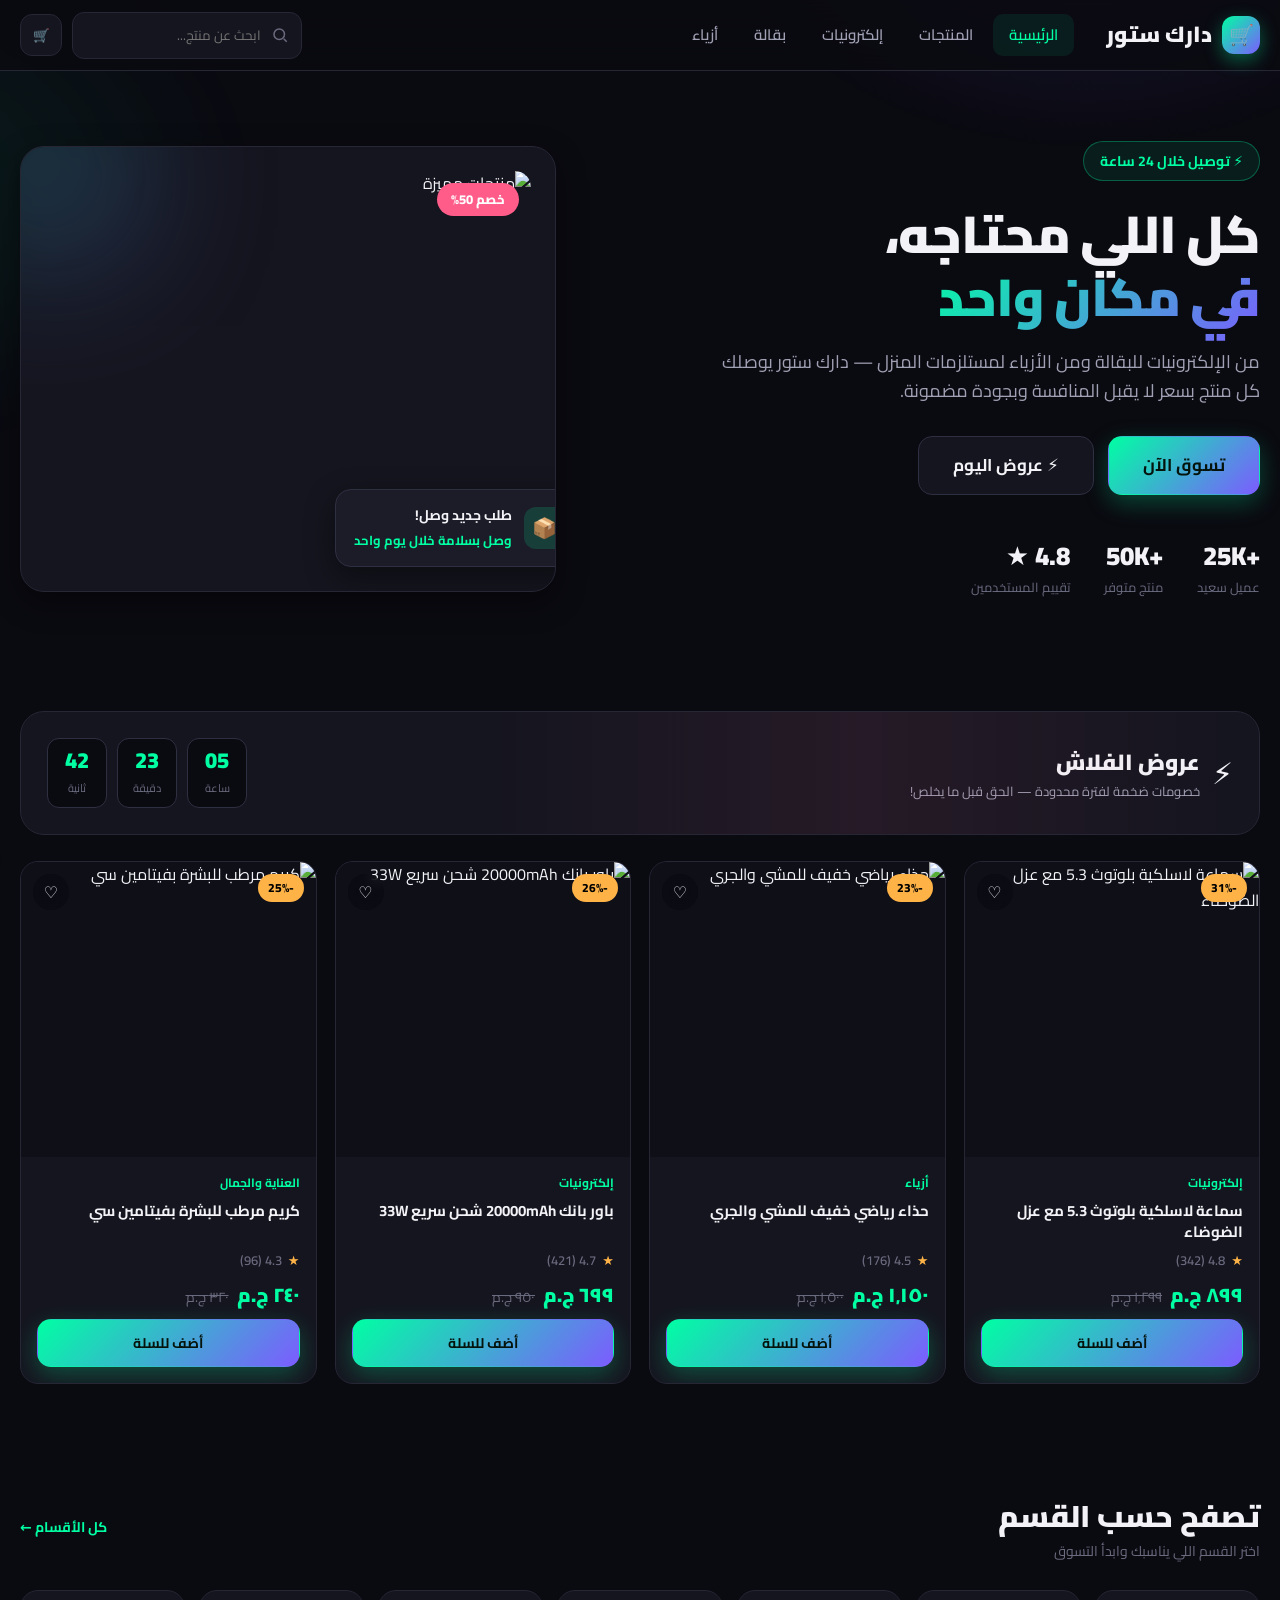
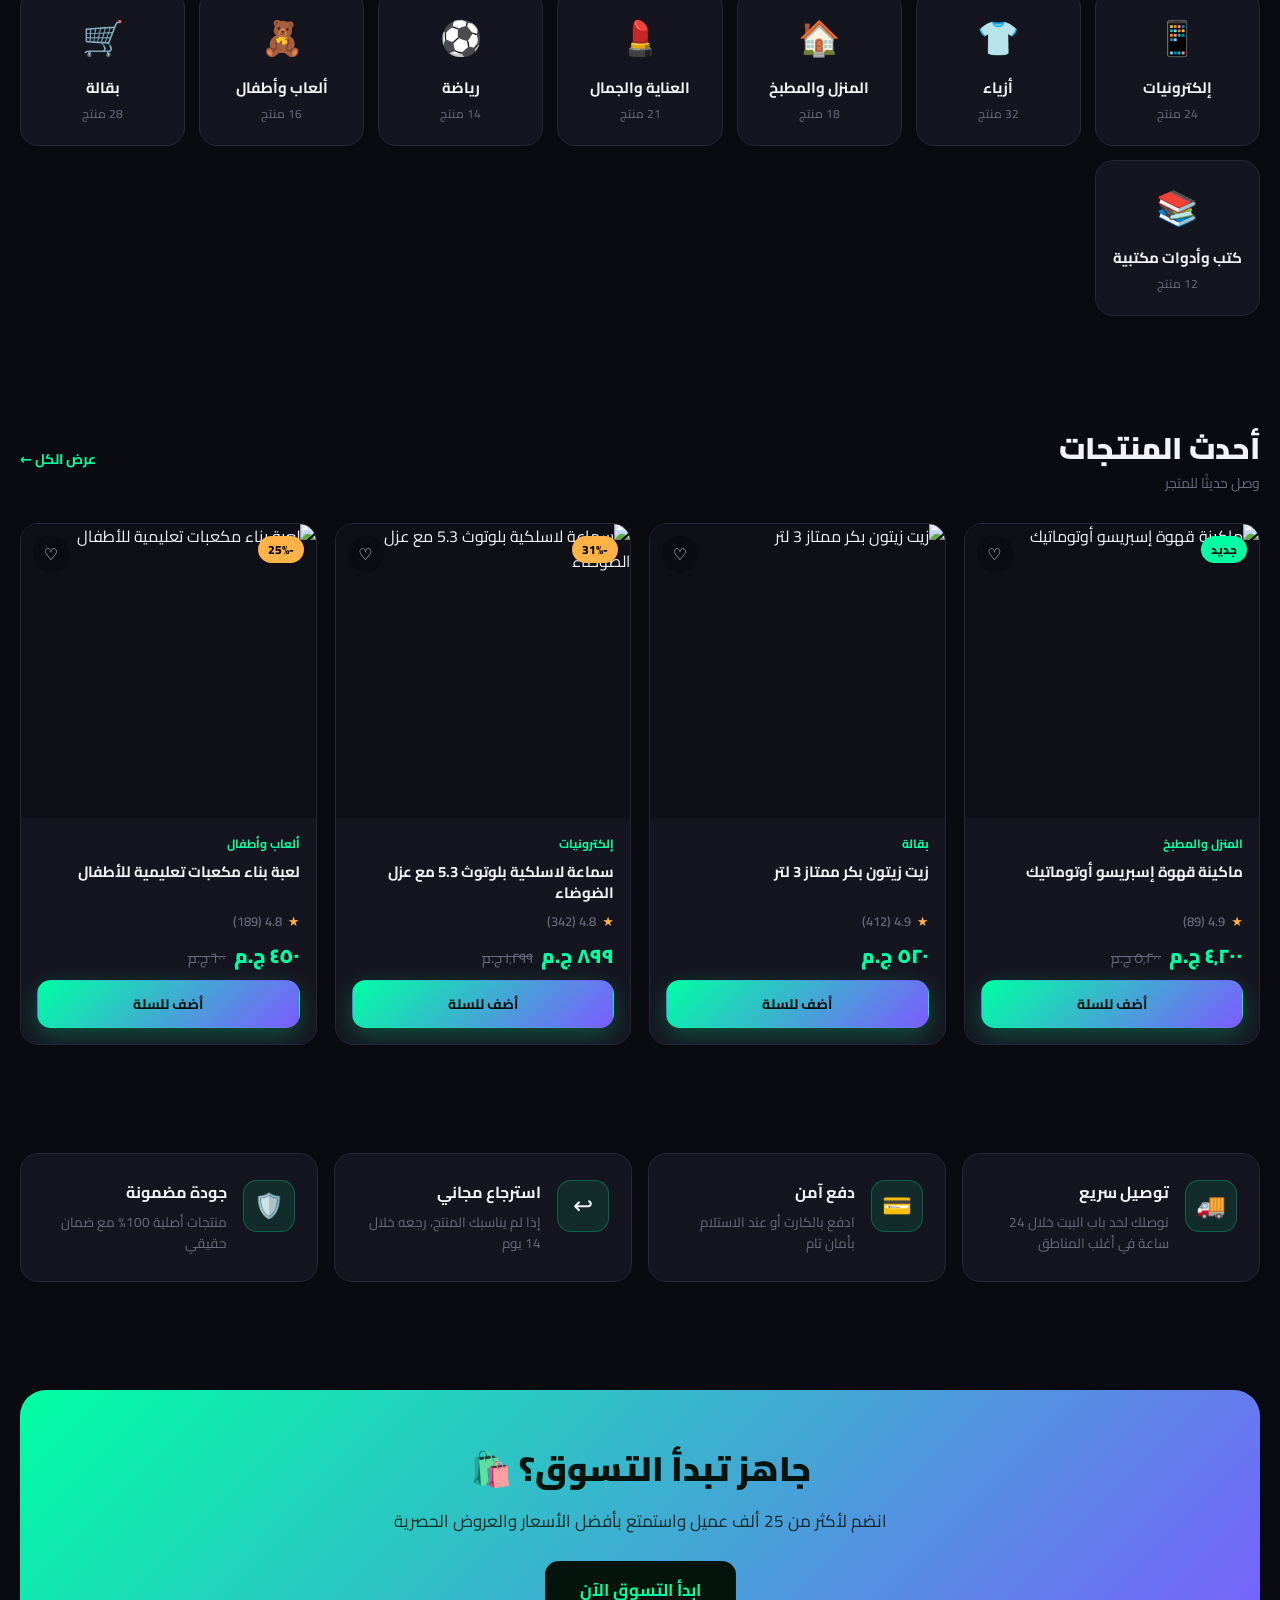
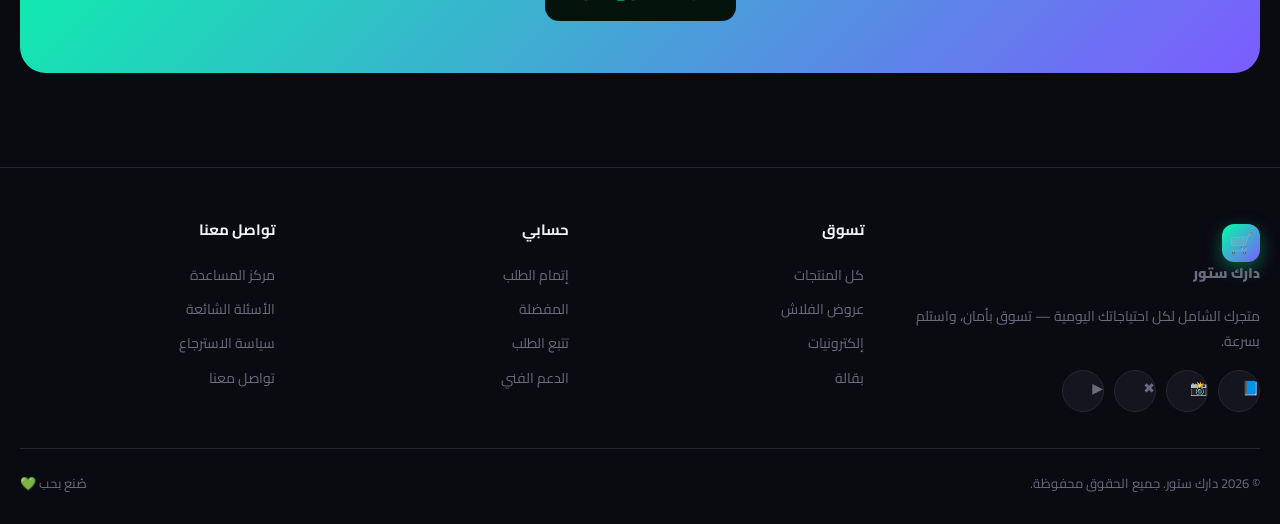
==== index.html @ 7ecba1e3 "Add files via upload" ====
<!DOCTYPE html>
<html lang="ar" dir="rtl">
<head>
  <meta charset="UTF-8">
  <meta name="viewport" content="width=device-width, initial-scale=1.0">
  <title>دارك ستور — متجرك الشامل</title>
  <meta name="description" content="دارك ستور — متجر إلكتروني متكامل: إلكترونيات، أزياء، منزل، بقالة والمزيد مع توصيل سريع وأسعار منافسة.">
  <link rel="icon" href="data:image/svg+xml,<svg xmlns='http://www.w3.org/2000/svg' viewBox='0 0 100 100'><text y='.9em' font-size='90'>🛒</text></svg>">
  <link rel="preconnect" href="https://fonts.googleapis.com">
  <link href="https://fonts.googleapis.com/css2?family=Cairo:wght@400;600;700;900&display=swap" rel="stylesheet">
  <link rel="stylesheet" href="css/style.css">
</head>
<body>

  <!-- Navbar -->
  <nav class="nav">
    <div class="container nav-inner">
      <a href="index.html" class="logo">
        <span class="logo-badge">🛒</span> دارك ستور
      </a>
      <div class="nav-links" id="navLinks">
        <a href="index.html" class="active">الرئيسية</a>
        <a href="products.html">المنتجات</a>
        <a href="products.html?cat=electronics">إلكترونيات</a>
        <a href="products.html?cat=groceries">بقالة</a>
        <a href="products.html?cat=fashion">أزياء</a>
      </div>
      <div class="nav-actions">
        <div class="search-box">
          <svg width="18" height="18" viewBox="0 0 24 24" fill="none" stroke="currentColor" stroke-width="2"><circle cx="11" cy="11" r="7"/><path d="M21 21l-4-4"/></svg>
          <input class="nav-search" type="search" placeholder="ابحث عن منتج..." aria-label="بحث">
        </div>
        <button class="btn-icon cart-btn" onclick="openCart()" aria-label="السلة">
          🛒 <span class="cart-count" style="display:none">0</span>
        </button>
        <button class="btn-icon hamburger" aria-label="القائمة">☰</button>
      </div>
    </div>
  </nav>

  <!-- Hero -->
  <header class="hero">
    <div class="container hero-grid">
      <div>
        <span class="hero-badge">⚡ توصيل خلال 24 ساعة</span>
        <h1>كل اللي محتاجه،<br><span class="grad">في مكان واحد</span></h1>
        <p>من الإلكترونيات للبقالة ومن الأزياء لمستلزمات المنزل — دارك ستور يوصلك كل منتج بسعر لا يقبل المنافسة وبجودة مضمونة.</p>
        <div class="hero-cta">
          <a href="products.html" class="btn btn-primary btn-lg">تسوق الآن</a>
          <a href="products.html?tag=flash" class="btn btn-ghost btn-lg">⚡ عروض اليوم</a>
        </div>
        <div class="hero-stats">
          <div class="hstat"><h3>+25K</h3><p>عميل سعيد</p></div>
          <div class="hstat"><h3>+50K</h3><p>منتج متوفر</p></div>
          <div class="hstat"><h3>4.8 ★</h3><p>تقييم المستخدمين</p></div>
        </div>
      </div>
      <div class="hero-visual">
        <div class="hero-card">
          <span class="tag">خصم 50%</span>
          <img src="https://picsum.photos/seed/herobox/800/600" alt="منتجات مميزة">
          <div class="hero-float">
            <span class="dot">📦</span>
            <div><b>طلب جديد وصل!</b><span>وصل بسلامة خلال يوم واحد</span></div>
          </div>
        </div>
      </div>
    </div>
  </header>

  <!-- Flash sale -->
  <section class="section" id="flash">
    <div class="container">
      <div class="flash-banner">
        <div class="flash-title">
          <span class="bolt">⚡</span>
          <div>
            <h3>عروض الفلاش</h3>
            <p>خصومات ضخمة لفترة محدودة — الحق قبل ما يخلص!</p>
          </div>
        </div>
        <div class="timer" id="flashTimer">
          <div><b id="tH">00</b><span>ساعة</span></div>
          <div><b id="tM">00</b><span>دقيقة</span></div>
          <div><b id="tS">00</b><span>ثانية</span></div>
        </div>
      </div>
      <div class="products-grid" id="flashGrid"></div>
    </div>
  </section>

  <!-- Categories -->
  <section class="section">
    <div class="container">
      <div class="section-head">
        <div>
          <h2>تصفح حسب القسم</h2>
          <p class="sub">اختر القسم اللي يناسبك وابدأ التسوق</p>
        </div>
        <a href="products.html" class="link-more">كل الأقسام ←</a>
      </div>
      <div class="cats" id="catGrid"></div>
    </div>
  </section>

  <!-- Featured -->
  <section class="section">
    <div class="container">
      <div class="section-head">
        <div>
          <h2>أحدث المنتجات</h2>
          <p class="sub">وصل حديثًا للمتجر</p>
        </div>
        <a href="products.html" class="link-more">عرض الكل ←</a>
      </div>
      <div class="products-grid" id="newGrid"></div>
    </div>
  </section>

  <!-- Features -->
  <section class="section">
    <div class="container">
      <div class="features">
        <div class="feature"><span class="ficon">🚚</span><div><b>توصيل سريع</b><p>نوصلك لحد باب البيت خلال 24 ساعة في أغلب المناطق</p></div></div>
        <div class="feature"><span class="ficon">💳</span><div><b>دفع آمن</b><p>ادفع بالكارت أو عند الاستلام بأمان تام</p></div></div>
        <div class="feature"><span class="ficon">↩️</span><div><b>استرجاع مجاني</b><p>إذا لم يناسبك المنتج، رجعه خلال 14 يوم</p></div></div>
        <div class="feature"><span class="ficon">🛡️</span><div><b>جودة مضمونة</b><p>منتجات أصلية 100% مع ضمان حقيقي</p></div></div>
      </div>
    </div>
  </section>

  <!-- CTA -->
  <section class="section">
    <div class="container">
      <div class="cta-banner">
        <h2>جاهز تبدأ التسوق؟ 🛍️</h2>
        <p>انضم لأكثر من 25 ألف عميل واستمتع بأفضل الأسعار والعروض الحصرية</p>
        <a href="products.html" class="btn btn-lg">ابدأ التسوق الآن</a>
      </div>
    </div>
  </section>

  <!-- Footer -->
  <footer class="footer">
    <div class="container">
      <div class="footer-grid">
        <div>
          <a href="index.html" class="logo"><span class="logo-badge">🛒</span> دارك ستور</a>
          <p style="color:var(--text-3);font-size:14px;margin-top:14px;line-height:1.8">متجرك الشامل لكل احتياجاتك اليومية — تسوق بأمان، واستلم بسرعة.</p>
          <div class="socials">
            <a href="#" class="btn-icon">📘</a>
            <a href="#" class="btn-icon">📸</a>
            <a href="#" class="btn-icon">✖️</a>
            <a href="#" class="btn-icon">▶️</a>
          </div>
        </div>
        <div>
          <h4>تسوق</h4>
          <a href="products.html">كل المنتجات</a>
          <a href="products.html?tag=flash">عروض الفلاش</a>
          <a href="products.html?cat=electronics">إلكترونيات</a>
          <a href="products.html?cat=groceries">بقالة</a>
        </div>
        <div>
          <h4>حسابي</h4>
          <a href="checkout.html">إتمام الطلب</a>
          <a href="#">المفضلة</a>
          <a href="#">تتبع الطلب</a>
          <a href="#">الدعم الفني</a>
        </div>
        <div>
          <h4>تواصل معنا</h4>
          <a href="#">مركز المساعدة</a>
          <a href="#">الأسئلة الشائعة</a>
          <a href="#">سياسة الاسترجاع</a>
          <a href="#">تواصل معنا</a>
        </div>
      </div>
      <div class="footer-bottom">
        <span>© <span id="year"></span> دارك ستور. جميع الحقوق محفوظة.</span>
        <span>صُنع بحب 💚</span>
      </div>
    </div>
  </footer>

  <!-- Cart drawer -->
  <div class="overlay" id="overlay"></div>
  <aside class="drawer" id="drawer">
    <div class="drawer-head">
      <h3>🛒 سلة التسوق</h3>
      <button class="btn-icon" onclick="closeCart()">✕</button>
    </div>
    <div class="drawer-body"></div>
    <div class="drawer-foot"></div>
  </aside>

  <button id="backTop" aria-label="الصعود للأعلى">↑</button>
  <div class="toasts"></div>

  <script src="js/data.js"></script>
  <script src="js/app.js"></script>
  <script src="js/home.js"></script>
</body>
</html>
---- css/style.css ----
:root{
  --bg:#0a0a11;
  --bg-soft:#0f0f18;
  --surface:#15151f;
  --surface-2:#1c1c28;
  --border:#262635;
  --border-2:#2f2f42;
  --text:#f2f2f7;
  --text-2:#a1a1b5;
  --text-3:#6b6b80;
  --accent:#00ffa3;
  --accent-2:#7c5cff;
  --accent-3:#ff5c8a;
  --danger:#ff5c5c;
  --warn:#ffb347;
  --ok:#2ecc8f;
  --grad-accent:linear-gradient(135deg,#00ffa3,#7c5cff);
  --radius:18px;
  --radius-sm:12px;
  --shadow:0 10px 30px rgba(0,0,0,.45);
  --font:'Cairo',system-ui,-apple-system,sans-serif;
}
*{margin:0;padding:0;box-sizing:border-box}
html{scroll-behavior:smooth}
body{
  font-family:var(--font);
  background:var(--bg);
  color:var(--text);
  line-height:1.6;
  min-height:100vh;
  overflow-x:hidden;
}
body::before{
  content:"";
  position:fixed;
  inset:0;
  background:
    radial-gradient(600px 400px at 85% -10%,rgba(124,92,255,.14),transparent 60%),
    radial-gradient(700px 500px at -10% 20%,rgba(0,255,163,.08),transparent 55%);
  pointer-events:none;
  z-index:0;
}
a{color:inherit;text-decoration:none}
img{max-width:100%;display:block}
button{font-family:var(--font);cursor:pointer;border:none;background:none;color:inherit}
input,select,textarea{font-family:var(--font)}
::selection{background:var(--accent);color:#000}
::-webkit-scrollbar{width:10px;height:10px}
::-webkit-scrollbar-track{background:var(--bg)}
::-webkit-scrollbar-thumb{background:var(--surface-2);border-radius:20px}
::-webkit-scrollbar-thumb:hover{background:var(--border-2)}

.container{max-width:1280px;margin:0 auto;padding:0 20px;position:relative;z-index:1}

/* ---------- Buttons ---------- */
.btn{
  display:inline-flex;align-items:center;justify-content:center;gap:8px;
  padding:12px 26px;border-radius:14px;font-weight:700;font-size:15px;
  transition:.25s;border:1px solid transparent;white-space:nowrap;
}
.btn-primary{background:var(--grad-accent);color:#04140d;box-shadow:0 8px 24px rgba(0,255,163,.25)}
.btn-primary:hover{transform:translateY(-2px);box-shadow:0 12px 32px rgba(0,255,163,.4)}
.btn-ghost{background:var(--surface);border-color:var(--border-2);color:var(--text)}
.btn-ghost:hover{border-color:var(--accent);color:var(--accent)}
.btn-outline{background:transparent;border-color:var(--border-2);color:var(--text-2)}
.btn-outline:hover{border-color:var(--text)}
.btn-danger{background:var(--danger);color:#fff}
.btn-lg{padding:15px 34px;font-size:17px}
.btn-icon{width:42px;height:42px;padding:0;border-radius:12px;background:var(--surface);border:1px solid var(--border);display:inline-flex;align-items:center;justify-content:center;transition:.25s}
.btn-icon:hover{border-color:var(--accent);color:var(--accent)}
.btn:disabled{opacity:.5;cursor:not-allowed;transform:none!important}

/* ---------- Navbar ---------- */
.nav{
  position:sticky;top:0;z-index:100;
  background:rgba(10,10,17,.82);backdrop-filter:blur(16px);
  border-bottom:1px solid var(--border);
}
.nav-inner{display:flex;align-items:center;gap:24px;height:70px}
.logo{display:flex;align-items:center;gap:10px;font-weight:900;font-size:22px}
.logo-badge{
  width:38px;height:38px;border-radius:12px;background:var(--grad-accent);
  display:flex;align-items:center;justify-content:center;color:#04140d;font-size:20px;
  box-shadow:0 6px 18px rgba(0,255,163,.35);
}
.nav-links{display:flex;align-items:center;gap:4px;margin-inline-start:8px}
.nav-links a{padding:9px 16px;border-radius:10px;font-weight:600;color:var(--text-2);transition:.2s;font-size:15px}
.nav-links a:hover{color:var(--text);background:var(--surface)}
.nav-links a.active{color:var(--accent);background:rgba(0,255,163,.08)}
.nav-actions{display:flex;align-items:center;gap:10px;margin-inline-start:auto}
.search-box{position:relative}
.search-box input{
  width:230px;background:var(--surface);border:1px solid var(--border);
  border-radius:12px;padding:10px 16px;padding-inline-start:40px;color:var(--text);
  outline:none;transition:.2s;
}
.search-box input:focus{border-color:var(--accent);box-shadow:0 0 0 3px rgba(0,255,163,.12)}
.search-box svg{position:absolute;inset-inline-start:13px;top:50%;transform:translateY(-50%);color:var(--text-3)}
.cart-btn{position:relative}
.cart-count{
  position:absolute;top:-6px;inset-inline-end:-6px;min-width:20px;height:20px;
  border-radius:20px;background:var(--accent-3);color:#fff;font-size:11px;font-weight:800;
  display:flex;align-items:center;justify-content:center;padding:0 5px;
}
.hamburger{display:none}
@media(max-width:900px){
  .nav-links{
    position:fixed;inset:70px 0 auto 0;flex-direction:column;align-items:stretch;
    background:var(--bg-soft);padding:16px;border-bottom:1px solid var(--border);
    display:none;gap:6px;
  }
  .nav-links.open{display:flex}
  .nav-links a{text-align:center;padding:12px}
  .search-box{display:none}
  .hamburger{display:inline-flex}
}

/* ---------- Hero ---------- */
.hero{padding:70px 0 60px;position:relative}
.hero-grid{display:grid;grid-template-columns:1.1fr .9fr;gap:50px;align-items:center}
.hero-badge{
  display:inline-flex;align-items:center;gap:8px;padding:8px 16px;border-radius:100px;
  background:rgba(0,255,163,.08);border:1px solid rgba(0,255,163,.3);color:var(--accent);
  font-weight:700;font-size:14px;margin-bottom:22px;
}
.hero h1{font-size:52px;line-height:1.2;font-weight:900;margin-bottom:20px;letter-spacing:-1px}
.hero h1 .grad{background:var(--grad-accent);-webkit-background-clip:text;background-clip:text;-webkit-text-fill-color:transparent}
.hero p{color:var(--text-2);font-size:18px;max-width:540px;margin-bottom:30px}
.hero-cta{display:flex;gap:14px;flex-wrap:wrap}
.hero-stats{display:flex;gap:34px;margin-top:40px;flex-wrap:wrap}
.hstat h3{font-size:26px;font-weight:900}
.hstat p{color:var(--text-3);font-size:13px;margin:0}
.hero-visual{position:relative}
.hero-card{
  background:var(--surface);border:1px solid var(--border);border-radius:24px;padding:24px;
  box-shadow:var(--shadow);position:relative;overflow:hidden;
}
.hero-card::before{
  content:"";position:absolute;top:-60px;inset-inline-end:-60px;width:180px;height:180px;
  background:var(--grad-accent);filter:blur(70px);opacity:.25;
}
.hero-card img{width:100%;height:380px;object-fit:cover;border-radius:16px;margin-bottom:16px}
.hero-card .tag{
  position:absolute;top:36px;inset-inline-start:36px;background:var(--accent-3);color:#fff;
  padding:6px 14px;border-radius:100px;font-weight:800;font-size:13px;
}
.hero-float{
  position:absolute;bottom:24px;inset-inline-start:-30px;background:var(--surface-2);
  border:1px solid var(--border-2);border-radius:16px;padding:14px 18px;display:flex;gap:12px;align-items:center;
  box-shadow:var(--shadow);animation:floaty 4s ease-in-out infinite;
}
.hero-float .dot{width:42px;height:42px;border-radius:12px;background:rgba(0,255,163,.15);display:flex;align-items:center;justify-content:center;font-size:20px}
.hero-float b{display:block;font-size:14px}
.hero-float span{color:var(--accent);font-size:13px;font-weight:700}
@keyframes floaty{0%,100%{transform:translateY(0)}50%{transform:translateY(-10px)}}
@media(max-width:900px){
  .hero-grid{grid-template-columns:1fr}
  .hero h1{font-size:36px}
  .hero-float{inset-inline-start:10px}
}

/* ---------- Sections ---------- */
.section{padding:54px 0}
.section-head{display:flex;align-items:center;justify-content:space-between;gap:20px;margin-bottom:28px;flex-wrap:wrap}
.section-head h2{font-size:30px;font-weight:900}
.section-head .sub{color:var(--text-3);font-size:14px}
.link-more{color:var(--accent);font-weight:700;font-size:14px;display:inline-flex;align-items:center;gap:6px}
.link-more:hover{gap:10px}

/* ---------- Category chips ---------- */
.cats{display:grid;grid-template-columns:repeat(auto-fill,minmax(150px,1fr));gap:14px}
.cat{
  background:var(--surface);border:1px solid var(--border);border-radius:var(--radius);
  padding:20px 16px;text-align:center;transition:.25s;position:relative;overflow:hidden;
}
.cat:hover{transform:translateY(-4px);border-color:var(--accent)}
.cat .icon{font-size:34px;margin-bottom:10px;display:block}
.cat b{font-size:15px;display:block}
.cat span{color:var(--text-3);font-size:12px}

/* ---------- Product grid ---------- */
.products-grid{display:grid;grid-template-columns:repeat(auto-fill,minmax(240px,1fr));gap:18px}
.product-card{
  background:var(--surface);border:1px solid var(--border);border-radius:var(--radius);
  overflow:hidden;transition:.3s;display:flex;flex-direction:column;position:relative;
}
.product-card:hover{transform:translateY(-5px);border-color:var(--border-2);box-shadow:var(--shadow)}
.product-media{position:relative;aspect-ratio:1/1;overflow:hidden;background:var(--bg-soft)}
.product-media img{width:100%;height:100%;object-fit:cover;transition:.5s}
.product-card:hover .product-media img{transform:scale(1.06)}
.product-badge{position:absolute;top:12px;inset-inline-start:12px;z-index:2;font-size:12px;font-weight:800;padding:4px 10px;border-radius:100px}
.badge-sale{background:var(--accent-3);color:#fff}
.badge-new{background:var(--accent);color:#04140d}
.badge-off{background:var(--warn);color:#000}
.product-wish{
  position:absolute;top:12px;inset-inline-end:12px;z-index:2;width:36px;height:36px;
  border-radius:50%;background:rgba(10,10,17,.65);backdrop-filter:blur(6px);
  display:flex;align-items:center;justify-content:center;transition:.2s;font-size:16px;
}
.product-wish:hover{background:var(--accent-3)}
.product-wish.active{background:var(--accent-3)}
.product-body{padding:16px;display:flex;flex-direction:column;gap:8px;flex:1}
.product-cat{color:var(--accent);font-size:12px;font-weight:700}
.product-name{font-size:15px;font-weight:700;line-height:1.4;display:-webkit-box;-webkit-line-clamp:2;-webkit-box-orient:vertical;overflow:hidden;min-height:42px}
.product-rating{display:flex;align-items:center;gap:6px;color:var(--warn);font-size:13px}
.product-rating span{color:var(--text-3);font-weight:600}
.product-price{display:flex;align-items:baseline;gap:8px;margin-top:auto}
.price-now{font-size:20px;font-weight:900;color:var(--accent)}
.price-old{font-size:14px;color:var(--text-3);text-decoration:line-through}
.product-foot{display:flex;align-items:center;gap:10px}
.product-foot .btn{flex:1;padding:10px;font-size:14px}

/* ---------- Flash sale ---------- */
.flash-banner{
  background:var(--surface);border:1px solid var(--border);border-radius:24px;
  padding:26px;margin-bottom:26px;display:flex;align-items:center;justify-content:space-between;gap:20px;flex-wrap:wrap;
  position:relative;overflow:hidden;
}
.flash-banner::before{
  content:"";position:absolute;top:0;bottom:0;width:60%;
  background:linear-gradient(90deg,transparent,rgba(255,92,138,.07),transparent);
}
.flash-title{display:flex;align-items:center;gap:12px}
.flash-title .bolt{font-size:30px;animation:bolt 1.2s ease-in-out infinite}
@keyframes bolt{0%,100%{transform:rotate(0) scale(1)}50%{transform:rotate(12deg) scale(1.15)}}
.flash-title h3{font-size:22px;font-weight:900}
.flash-title p{color:var(--text-2);font-size:13px}
.timer{display:flex;gap:10px}
.timer div{background:var(--bg);border:1px solid var(--border-2);border-radius:12px;padding:8px 14px;text-align:center;min-width:60px}
.timer b{font-size:22px;font-weight:900;color:var(--accent);display:block;line-height:1.2}
.timer span{font-size:11px;color:var(--text-3)}

/* ---------- Features ---------- */
.features{display:grid;grid-template-columns:repeat(auto-fit,minmax(230px,1fr));gap:16px}
.feature{
  background:var(--surface);border:1px solid var(--border);border-radius:var(--radius);
  padding:26px 22px;display:flex;gap:16px;align-items:flex-start;transition:.25s;
}
.feature:hover{border-color:var(--accent);transform:translateY(-3px)}
.feature .ficon{
  width:52px;height:52px;border-radius:14px;flex-shrink:0;
  background:rgba(0,255,163,.1);border:1px solid rgba(0,255,163,.25);
  display:flex;align-items:center;justify-content:center;font-size:24px;
}
.feature b{font-size:16px;display:block;margin-bottom:6px}
.feature p{color:var(--text-3);font-size:13.5px}

/* ---------- CTA banner ---------- */
.cta-banner{
  background:var(--grad-accent);border-radius:26px;padding:52px 40px;text-align:center;
  position:relative;overflow:hidden;color:#04140d;
}
.cta-banner h2{font-size:34px;font-weight:900;margin-bottom:12px}
.cta-banner p{font-size:17px;opacity:.85;margin-bottom:26px}
.cta-banner .btn{background:#04140d;color:var(--accent)}
.cta-banner .btn:hover{transform:translateY(-2px)}

/* ---------- Footer ---------- */
.footer{border-top:1px solid var(--border);padding:50px 0 30px;margin-top:40px}
.footer-grid{display:grid;grid-template-columns:1.4fr 1fr 1fr 1fr;gap:40px;margin-bottom:36px}
.footer h4{font-size:15px;margin-bottom:16px}
.footer a{display:block;color:var(--text-3);padding:6px 0;font-size:14px;transition:.2s}
.footer a:hover{color:var(--accent)}
.footer .socials{display:flex;gap:10px;margin-top:16px}
.footer .socials .btn-icon{border-radius:50%}
.footer-bottom{border-top:1px solid var(--border);padding-top:24px;display:flex;justify-content:space-between;gap:14px;color:var(--text-3);font-size:13px;flex-wrap:wrap}
@media(max-width:900px){.footer-grid{grid-template-columns:1fr 1fr}}

/* ---------- Product detail ---------- */
.breadcrumb{display:flex;align-items:center;gap:8px;color:var(--text-3);font-size:14px;padding:20px 0;flex-wrap:wrap}
.breadcrumb a:hover{color:var(--accent)}
.pd-grid{display:grid;grid-template-columns:1fr 1fr;gap:44px;align-items:start}
.pd-gallery{position:sticky;top:90px}
.pd-main{aspect-ratio:1/1;border-radius:22px;overflow:hidden;border:1px solid var(--border);background:var(--surface);margin-bottom:12px}
.pd-main img{width:100%;height:100%;object-fit:cover}
.pd-thumbs{display:flex;gap:10px}
.pd-thumbs img{width:74px;height:74px;object-fit:cover;border-radius:12px;border:2px solid var(--border);cursor:pointer;transition:.2s}
.pd-thumbs img.active,.pd-thumbs img:hover{border-color:var(--accent)}
.pd-info h1{font-size:30px;font-weight:900;margin-bottom:10px;line-height:1.35}
.pd-meta{display:flex;gap:16px;color:var(--text-3);font-size:14px;margin-bottom:16px;flex-wrap:wrap}
.pd-price{margin:18px 0}
.pd-price .now{font-size:38px;font-weight:900;color:var(--accent)}
.pd-price .old{font-size:20px;color:var(--text-3);text-decoration:line-through;margin-inline-start:10px}
.pd-price .off{display:inline-block;background:rgba(0,255,163,.12);color:var(--accent);border:1px solid rgba(0,255,163,.3);padding:3px 10px;border-radius:100px;font-size:13px;font-weight:800;margin-inline-start:10px;vertical-align:middle}
.pd-desc{color:var(--text-2);font-size:15.5px;margin-bottom:24px}
.pd-options{margin-bottom:20px}
.pd-options label{display:block;font-weight:700;margin-bottom:10px;font-size:14px}
.option-chips{display:flex;gap:10px;flex-wrap:wrap}
.option-chip{
  padding:9px 18px;border-radius:10px;border:1px solid var(--border-2);background:var(--surface);
  font-size:14px;font-weight:600;transition:.2s;
}
.option-chip:hover{border-color:var(--accent)}
.option-chip.active{background:rgba(0,255,163,.1);border-color:var(--accent);color:var(--accent)}
.qty-row{display:flex;align-items:center;gap:14px;margin:24px 0}
.qty{display:flex;align-items:center;border:1px solid var(--border-2);border-radius:12px;overflow:hidden}
.qty button{width:44px;height:44px;font-size:20px;font-weight:800;background:var(--surface);transition:.2s}
.qty button:hover{background:var(--surface-2);color:var(--accent)}
.qty input{width:56px;height:44px;text-align:center;background:var(--bg-soft);border:none;color:var(--text);font-size:16px;font-weight:700;outline:none}
.pd-actions{display:flex;gap:14px;flex-wrap:wrap}
.pd-actions .btn-primary{flex:1;min-width:200px}
.stock-note{display:flex;align-items:center;gap:8px;color:var(--ok);font-size:14px;font-weight:700;margin-top:16px}
.stock-note.low{color:var(--warn)}
.stock-note.out{color:var(--danger)}
.pd-extra{display:grid;grid-template-columns:1fr 1fr;gap:14px;margin-top:30px}
.pd-extra .feat{display:flex;gap:12px;align-items:center;background:var(--surface);border:1px solid var(--border);border-radius:14px;padding:14px 16px;font-size:13.5px;color:var(--text-2)}
.pd-extra .feat b{color:var(--text);display:block;font-size:13px}
@media(max-width:900px){
  .pd-grid{grid-template-columns:1fr}
  .pd-gallery{position:static}
}

/* ---------- Related ---------- */
.related{padding-top:50px}

/* ---------- Toolbar (catalog) ---------- */
.toolbar{display:flex;align-items:center;gap:14px;flex-wrap:wrap;margin-bottom:26px}
.filter-input{position:relative;flex:1;min-width:220px}
.filter-input input{
  width:100%;background:var(--surface);border:1px solid var(--border);border-radius:12px;
  padding:12px 16px;padding-inline-start:42px;color:var(--text);outline:none;transition:.2s;
}
.filter-input input:focus{border-color:var(--accent)}
.filter-input svg{position:absolute;inset-inline-start:14px;top:50%;transform:translateY(-50%);color:var(--text-3)}
.sort-select{
  background:var(--surface);border:1px solid var(--border);border-radius:12px;color:var(--text);
  padding:12px 16px;outline:none;font-weight:600;cursor:pointer;
}
.cat-tabs{display:flex;gap:10px;flex-wrap:wrap;margin-bottom:24px}
.cat-tab{
  padding:9px 20px;border-radius:100px;background:var(--surface);border:1px solid var(--border);
  font-weight:700;font-size:14px;color:var(--text-2);transition:.2s;
}
.cat-tab:hover{color:var(--text)}
.cat-tab.active{background:var(--grad-accent);color:#04140d;border-color:transparent}
.results-info{color:var(--text-3);font-size:14px;margin-bottom:16px}

/* ---------- Cart drawer ---------- */
.overlay{position:fixed;inset:0;background:rgba(0,0,0,.6);backdrop-filter:blur(3px);z-index:200;opacity:0;pointer-events:none;transition:.3s}
.overlay.open{opacity:1;pointer-events:auto}
.drawer{
  position:fixed;top:0;bottom:0;inset-inline-end:-420px;width:420px;max-width:100%;
  background:var(--bg-soft);border-inline-start:1px solid var(--border);z-index:210;
  transition:inset-inline-end .35s cubic-bezier(.4,0,.2,1);display:flex;flex-direction:column;
}
.drawer.open{inset-inline-end:0}
.drawer-head{display:flex;align-items:center;justify-content:space-between;padding:20px;border-bottom:1px solid var(--border)}
.drawer-head h3{font-size:18px;font-weight:900}
.drawer-body{flex:1;overflow-y:auto;padding:16px 20px}
.cart-item{display:flex;gap:14px;padding:14px 0;border-bottom:1px solid var(--border)}
.cart-item img{width:72px;height:72px;object-fit:cover;border-radius:12px}
.cart-item .ci-info{flex:1}
.cart-item .ci-name{font-weight:700;font-size:14px;margin-bottom:4px}
.cart-item .ci-sub{color:var(--text-3);font-size:12px;margin-bottom:6px}
.cart-item .ci-price{color:var(--accent);font-weight:800;font-size:14px}
.cart-item .ci-qty{display:flex;align-items:center;gap:8px;margin-inline-start:auto}
.cart-item .ci-qty button{width:28px;height:28px;border-radius:8px;background:var(--surface);border:1px solid var(--border);font-weight:800}
.cart-item .ci-qty button:hover{border-color:var(--accent);color:var(--accent)}
.cart-item .ci-qty span{min-width:22px;text-align:center;font-weight:800}
.cart-item .ci-remove{color:var(--text-3);font-size:13px;transition:.2s;align-self:flex-start}
.cart-item .ci-remove:hover{color:var(--danger)}
.drawer-foot{padding:20px;border-top:1px solid var(--border)}
.sum-row{display:flex;justify-content:space-between;margin-bottom:10px;font-size:14px;color:var(--text-2)}
.sum-row.total{font-size:19px;font-weight:900;color:var(--text);margin:14px 0}
.sum-row.total b{color:var(--accent)}
.drawer-foot .btn{width:100%}
.empty-cart{text-align:center;padding:60px 20px;color:var(--text-3)}
.empty-cart .big{font-size:60px;margin-bottom:16px}

/* ---------- Toast ---------- */
.toasts{position:fixed;bottom:24px;inset-inline-end:24px;z-index:300;display:flex;flex-direction:column;gap:10px}
.toast{
  background:var(--surface-2);border:1px solid var(--border-2);border-radius:12px;
  padding:14px 18px;display:flex;gap:10px;align-items:center;font-size:14px;font-weight:600;
  box-shadow:var(--shadow);animation:toastIn .3s ease;min-width:240px;
}
.toast .dot{width:10px;height:10px;border-radius:50%;flex-shrink:0}
.toast.ok .dot{background:var(--ok)}
.toast.warn .dot{background:var(--warn)}
.toast.err .dot{background:var(--danger)}
@keyframes toastIn{from{opacity:0;transform:translateX(-20px)}to{opacity:1;transform:none}}

/* ---------- Checkout ---------- */
.checkout-grid{display:grid;grid-template-columns:1.2fr .8fr;gap:36px;align-items:start}
.form-group{margin-bottom:18px}
.form-group label{display:block;font-weight:700;font-size:14px;margin-bottom:8px}
.form-group input,.form-group select,.form-group textarea{
  width:100%;background:var(--surface);border:1px solid var(--border);border-radius:12px;
  padding:13px 16px;color:var(--text);outline:none;transition:.2s;font-size:15px;
}
.form-group input:focus,.form-group select:focus,.form-group textarea:focus{border-color:var(--accent);box-shadow:0 0 0 3px rgba(0,255,163,.1)}
.form-row{display:grid;grid-template-columns:1fr 1fr;gap:16px}
.panel{background:var(--surface);border:1px solid var(--border);border-radius:var(--radius);padding:26px;margin-bottom:20px}
.panel h3{font-size:18px;font-weight:900;margin-bottom:20px;display:flex;align-items:center;gap:10px}
.panel h3 .num{
  width:30px;height:30px;border-radius:10px;background:var(--grad-accent);color:#04140d;
  display:flex;align-items:center;justify-content:center;font-size:14px;
}
.pay-methods{display:flex;flex-direction:column;gap:10px}
.pay-method{
  display:flex;align-items:center;gap:14px;padding:16px;border-radius:14px;
  border:1px solid var(--border-2);background:var(--bg-soft);cursor:pointer;transition:.2s;
}
.pay-method:hover{border-color:var(--accent)}
.pay-method.active{border-color:var(--accent);background:rgba(0,255,163,.06)}
.pay-method .picon{font-size:22px}
.pay-method b{font-size:15px;display:block}
.pay-method span{font-size:12.5px;color:var(--text-3)}
.radio{width:20px;height:20px;border-radius:50%;border:2px solid var(--border-2);margin-inline-start:auto;position:relative;transition:.2s}
.pay-method.active .radio{border-color:var(--accent)}
.pay-method.active .radio::after{content:"";position:absolute;inset:3px;border-radius:50%;background:var(--accent)}
.summary-list .ci{display:flex;justify-content:space-between;font-size:14px;color:var(--text-2);padding:8px 0;border-bottom:1px dashed var(--border)}
.coupon{display:flex;gap:10px;margin-bottom:18px}
.coupon input{flex:1;background:var(--bg-soft);border:1px solid var(--border);border-radius:10px;padding:11px 14px;color:var(--text);outline:none}
.coupon input:focus{border-color:var(--accent)}
.coupon .btn{padding:11px 18px;font-size:14px}
@media(max-width:900px){.checkout-grid{grid-template-columns:1fr}}

/* ---------- Back to top ---------- */
#backTop{
  position:fixed;bottom:24px;inset-inline-start:24px;width:46px;height:46px;border-radius:14px;
  background:var(--surface-2);border:1px solid var(--border-2);color:var(--text);font-size:18px;
  display:none;align-items:center;justify-content:center;z-index:150;transition:.2s;
}
#backTop.show{display:flex}
#backTop:hover{border-color:var(--accent);color:var(--accent)}

/* ---------- Skeleton ---------- */
.skeleton{background:linear-gradient(90deg,var(--surface) 25%,var(--surface-2) 50%,var(--surface) 75%);background-size:200% 100%;animation:shine 1.4s infinite;border-radius:12px}
@keyframes shine{to{background-position:-200% 0}}

/* ---------- Misc ---------- */
.page-title{padding:34px 0 6px}
.page-title h1{font-size:36px;font-weight:900;margin-bottom:6px}
.page-title p{color:var(--text-2)}
.mb-1{margin-bottom:8px}.mb-2{margin-bottom:16px}.mb-3{margin-bottom:24px}.mb-4{margin-bottom:34px}
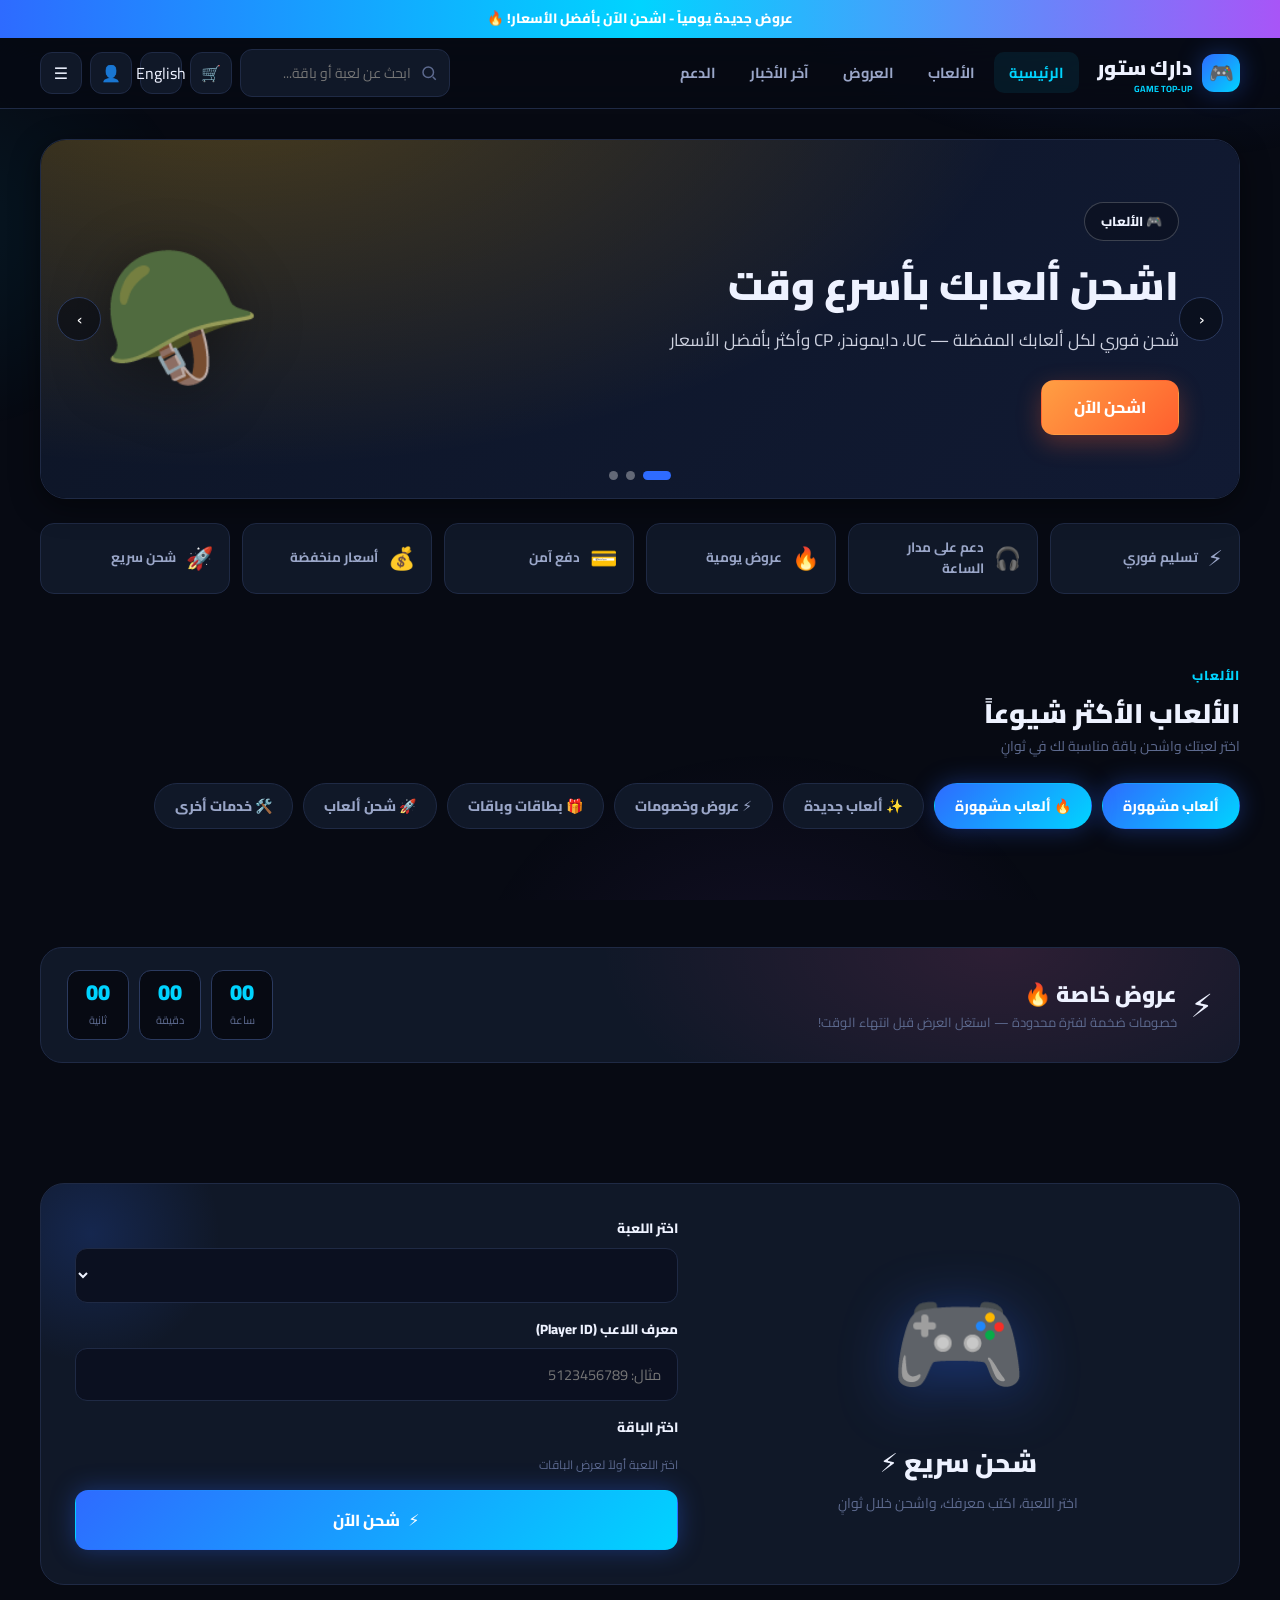
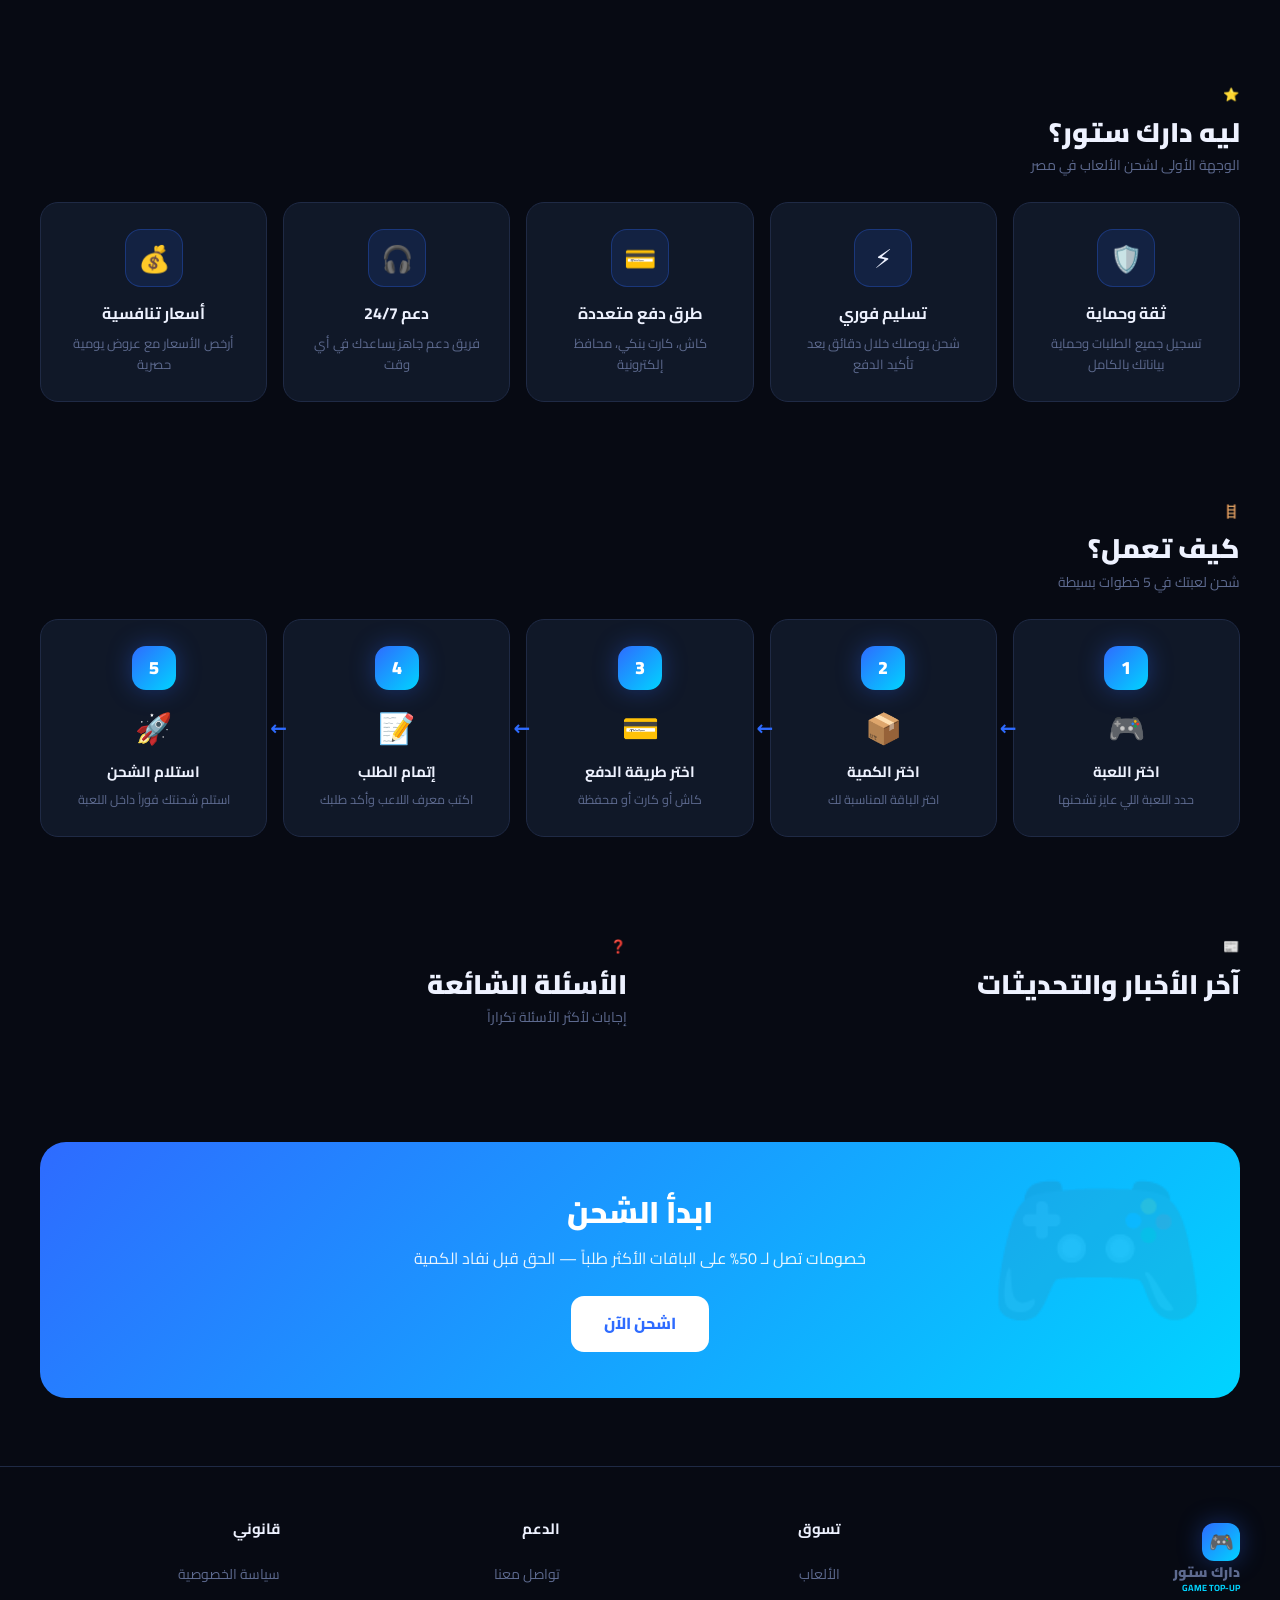
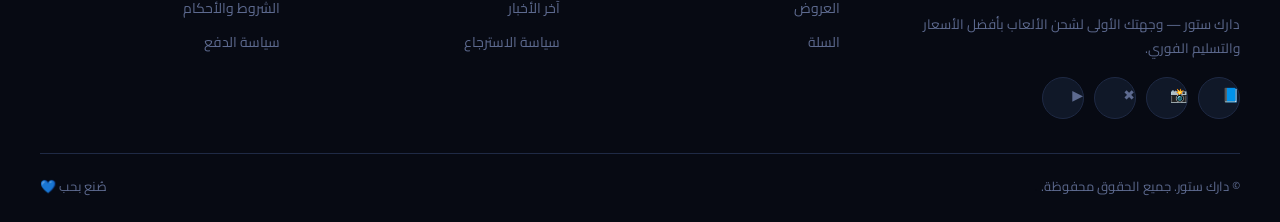
==== commit 14e2685f: "Add files via upload" ====
--- a/index.html
+++ b/index.html
@@ -3,128 +3,183 @@
 <head>
   <meta charset="UTF-8">
   <meta name="viewport" content="width=device-width, initial-scale=1.0">
-  <title>دارك ستور — متجرك الشامل</title>
-  <meta name="description" content="دارك ستور — متجر إلكتروني متكامل: إلكترونيات، أزياء، منزل، بقالة والمزيد مع توصيل سريع وأسعار منافسة.">
-  <link rel="icon" href="data:image/svg+xml,<svg xmlns='http://www.w3.org/2000/svg' viewBox='0 0 100 100'><text y='.9em' font-size='90'>🛒</text></svg>">
+  <title>دارك ستور — متجر شحن الألعاب</title>
+  <meta name="description" content="دارك ستور — اشحن ألعابك المفضلة فوراً بأفضل الأسعار: PUBG، Free Fire، Mobile Legends، COD وأكثر.">
+  <link rel="icon" href="data:image/svg+xml,<svg xmlns='http://www.w3.org/2000/svg' viewBox='0 0 100 100'><text y='.9em' font-size='90'>🎮</text></svg>">
   <link rel="preconnect" href="https://fonts.googleapis.com">
   <link href="https://fonts.googleapis.com/css2?family=Cairo:wght@400;600;700;900&display=swap" rel="stylesheet">
   <link rel="stylesheet" href="css/style.css">
 </head>
 <body>
 
-  <!-- Navbar -->
+  <!-- شريط التنبيهات -->
+  <div class="announce" id="announcement">عروض جديدة يومياً - اشحن الآن بأفضل الأسعار! 🔥</div>
+
+  <!-- الهيدر -->
   <nav class="nav">
     <div class="container nav-inner">
       <a href="index.html" class="logo">
-        <span class="logo-badge">🛒</span> دارك ستور
+        <span class="logo-badge">🎮</span>
+        <span>دارك ستور<small>GAME TOP-UP</small></span>
       </a>
       <div class="nav-links" id="navLinks">
-        <a href="index.html" class="active">الرئيسية</a>
-        <a href="products.html">المنتجات</a>
-        <a href="products.html?cat=electronics">إلكترونيات</a>
-        <a href="products.html?cat=groceries">بقالة</a>
-        <a href="products.html?cat=fashion">أزياء</a>
+        <a href="index.html" class="active" data-i18n="nav.home">الرئيسية</a>
+        <a href="#games" data-i18n="nav.games">الألعاب</a>
+        <a href="#flash" data-i18n="nav.offers">العروض</a>
+        <a href="#news" data-i18n="nav.news">آخر الأخبار</a>
+        <a href="#support" data-i18n="nav.support">الدعم</a>
       </div>
       <div class="nav-actions">
         <div class="search-box">
           <svg width="18" height="18" viewBox="0 0 24 24" fill="none" stroke="currentColor" stroke-width="2"><circle cx="11" cy="11" r="7"/><path d="M21 21l-4-4"/></svg>
-          <input class="nav-search" type="search" placeholder="ابحث عن منتج..." aria-label="بحث">
-        </div>
-        <button class="btn-icon cart-btn" onclick="openCart()" aria-label="السلة">
-          🛒 <span class="cart-count" style="display:none">0</span>
-        </button>
+          <input class="nav-search" type="search" data-i18n-ph="nav.search" placeholder="ابحث عن لعبة أو باقة...">
+        </div>
+        <button class="btn-icon cart-btn" onclick="openCart()" aria-label="السلة">🛒 <span class="cart-count" style="display:none">0</span></button>
+        <button class="btn-icon lang-btn" id="langBtn">English</button>
+        <button class="btn-icon" id="acctBtn" aria-label="حسابي">👤</button>
         <button class="btn-icon hamburger" aria-label="القائمة">☰</button>
       </div>
     </div>
   </nav>
 
-  <!-- Hero -->
+  <!-- البانر الرئيسي -->
   <header class="hero">
-    <div class="container hero-grid">
-      <div>
-        <span class="hero-badge">⚡ توصيل خلال 24 ساعة</span>
-        <h1>كل اللي محتاجه،<br><span class="grad">في مكان واحد</span></h1>
-        <p>من الإلكترونيات للبقالة ومن الأزياء لمستلزمات المنزل — دارك ستور يوصلك كل منتج بسعر لا يقبل المنافسة وبجودة مضمونة.</p>
-        <div class="hero-cta">
-          <a href="products.html" class="btn btn-primary btn-lg">تسوق الآن</a>
-          <a href="products.html?tag=flash" class="btn btn-ghost btn-lg">⚡ عروض اليوم</a>
-        </div>
-        <div class="hero-stats">
-          <div class="hstat"><h3>+25K</h3><p>عميل سعيد</p></div>
-          <div class="hstat"><h3>+50K</h3><p>منتج متوفر</p></div>
-          <div class="hstat"><h3>4.8 ★</h3><p>تقييم المستخدمين</p></div>
-        </div>
-      </div>
-      <div class="hero-visual">
-        <div class="hero-card">
-          <span class="tag">خصم 50%</span>
-          <img src="https://picsum.photos/seed/herobox/800/600" alt="منتجات مميزة">
-          <div class="hero-float">
-            <span class="dot">📦</span>
-            <div><b>طلب جديد وصل!</b><span>وصل بسلامة خلال يوم واحد</span></div>
-          </div>
-        </div>
-      </div>
+    <div class="container">
+      <div class="slider" id="slider"></div>
+      <!-- شريط الميزات السريعة -->
+      <div class="feature-strip" id="featureStrip"></div>
     </div>
   </header>
 
-  <!-- Flash sale -->
+  <!-- الألعاب الأكثر شيوعاً -->
+  <section class="section" id="games">
+    <div class="container">
+      <div class="section-head">
+        <div>
+          <span class="kick" data-i18n="nav.games">الألعاب</span>
+          <h2 data-i18n="games.title">الألعاب الأكثر شيوعاً</h2>
+          <p class="sub" data-i18n="games.sub">اختر لعبتك واشحن باقة مناسبة لك في ثوانٍ</p>
+        </div>
+      </div>
+      <div class="cat-tabs" id="catTabs"></div>
+      <div class="games-grid" id="gamesGrid"></div>
+    </div>
+  </section>
+
+  <!-- عروض خاصة -->
   <section class="section" id="flash">
     <div class="container">
-      <div class="flash-banner">
+      <div class="flash-head">
         <div class="flash-title">
           <span class="bolt">⚡</span>
           <div>
-            <h3>عروض الفلاش</h3>
-            <p>خصومات ضخمة لفترة محدودة — الحق قبل ما يخلص!</p>
+            <h3 data-i18n="flash.title">عروض خاصة 🔥</h3>
+            <p data-i18n="flash.sub">خصومات ضخمة لفترة محدودة — استغل العرض قبل انتهاء الوقت!</p>
           </div>
         </div>
         <div class="timer" id="flashTimer">
-          <div><b id="tH">00</b><span>ساعة</span></div>
-          <div><b id="tM">00</b><span>دقيقة</span></div>
-          <div><b id="tS">00</b><span>ثانية</span></div>
-        </div>
-      </div>
-      <div class="products-grid" id="flashGrid"></div>
-    </div>
-  </section>
-
-  <!-- Categories -->
+          <div><b id="tH">00</b><span data-i18n="flash.hours">ساعة</span></div>
+          <div><b id="tM">00</b><span data-i18n="flash.mins">دقيقة</span></div>
+          <div><b id="tS">00</b><span data-i18n="flash.secs">ثانية</span></div>
+        </div>
+      </div>
+      <div class="flash-grid" id="flashGrid"></div>
+    </div>
+  </section>
+
+  <!-- شحن سريع -->
+  <section class="section">
+    <div class="container">
+      <div class="widget" id="topupWidget">
+        <div class="widget-grid">
+          <div class="widget-visual">
+            <span class="wemoji">🎮</span>
+            <h3 data-i18n="widget.title">شحن سريع ⚡</h3>
+            <p data-i18n="widget.sub">اختر اللعبة، اكتب معرفك، واشحن خلال ثوانٍ</p>
+          </div>
+          <div>
+            <div class="form-group">
+              <label data-i18n="widget.game">اختر اللعبة</label>
+              <select id="widgetGame"></select>
+            </div>
+            <div class="form-group">
+              <label data-i18n="widget.player">معرف اللاعب (Player ID)</label>
+              <input id="widgetId" type="text" data-i18n-ph="widget.playerPh" placeholder="مثال: 5123456789">
+            </div>
+            <div class="form-group">
+              <label data-i18n="widget.pkg">اختر الباقة</label>
+              <div class="pkg-list" id="widgetPkgs"><span class="widget-hint" data-i18n="widget.pkgPh">اختر اللعبة أولاً لعرض الباقات</span></div>
+            </div>
+            <button class="btn btn-primary btn-lg" id="widgetBtn" style="width:100%">⚡ <span data-i18n="widget.btn">شحن الآن</span></button>
+          </div>
+        </div>
+      </div>
+    </div>
+  </section>
+
+  <!-- ليه دارك ستور -->
   <section class="section">
     <div class="container">
       <div class="section-head">
         <div>
-          <h2>تصفح حسب القسم</h2>
-          <p class="sub">اختر القسم اللي يناسبك وابدأ التسوق</p>
-        </div>
-        <a href="products.html" class="link-more">كل الأقسام ←</a>
-      </div>
-      <div class="cats" id="catGrid"></div>
-    </div>
-  </section>
-
-  <!-- Featured -->
+          <span class="kick">⭐</span>
+          <h2 data-i18n="why.title">ليه دارك ستور؟</h2>
+          <p class="sub" data-i18n="why.sub">الوجهة الأولى لشحن الألعاب في مصر</p>
+        </div>
+      </div>
+      <div class="why-grid">
+        <div class="why-card"><span class="wicon">🛡️</span><b data-i18n="why.1t">ثقة وحماية</b><p data-i18n="why.1d">تسجيل جميع الطلبات وحماية بياناتك بالكامل</p></div>
+        <div class="why-card"><span class="wicon">⚡</span><b data-i18n="why.2t">تسليم فوري</b><p data-i18n="why.2d">شحن يوصلك خلال دقائق بعد تأكيد الدفع</p></div>
+        <div class="why-card"><span class="wicon">💳</span><b data-i18n="why.3t">طرق دفع متعددة</b><p data-i18n="why.3d">كاش، كارت بنكي، محافظ إلكترونية</p></div>
+        <div class="why-card"><span class="wicon">🎧</span><b data-i18n="why.4t">دعم 24/7</b><p data-i18n="why.4d">فريق دعم جاهز يساعدك في أي وقت</p></div>
+        <div class="why-card"><span class="wicon">💰</span><b data-i18n="why.5t">أسعار تنافسية</b><p data-i18n="why.5d">أرخص الأسعار مع عروض يومية حصرية</p></div>
+      </div>
+    </div>
+  </section>
+
+  <!-- كيف تعمل -->
   <section class="section">
     <div class="container">
       <div class="section-head">
         <div>
-          <h2>أحدث المنتجات</h2>
-          <p class="sub">وصل حديثًا للمتجر</p>
-        </div>
-        <a href="products.html" class="link-more">عرض الكل ←</a>
-      </div>
-      <div class="products-grid" id="newGrid"></div>
-    </div>
-  </section>
-
-  <!-- Features -->
-  <section class="section">
-    <div class="container">
-      <div class="features">
-        <div class="feature"><span class="ficon">🚚</span><div><b>توصيل سريع</b><p>نوصلك لحد باب البيت خلال 24 ساعة في أغلب المناطق</p></div></div>
-        <div class="feature"><span class="ficon">💳</span><div><b>دفع آمن</b><p>ادفع بالكارت أو عند الاستلام بأمان تام</p></div></div>
-        <div class="feature"><span class="ficon">↩️</span><div><b>استرجاع مجاني</b><p>إذا لم يناسبك المنتج، رجعه خلال 14 يوم</p></div></div>
-        <div class="feature"><span class="ficon">🛡️</span><div><b>جودة مضمونة</b><p>منتجات أصلية 100% مع ضمان حقيقي</p></div></div>
+          <span class="kick">🪜</span>
+          <h2 data-i18n="how.title">كيف تعمل؟</h2>
+          <p class="sub" data-i18n="how.sub">شحن لعبتك في 5 خطوات بسيطة</p>
+        </div>
+      </div>
+      <div class="steps">
+        <div class="step"><span class="snum">1</span><span class="sicon">🎮</span><b data-i18n="how.1t">اختر اللعبة</b><p data-i18n="how.1d">حدد اللعبة اللي عايز تشحنها</p></div>
+        <div class="step"><span class="snum">2</span><span class="sicon">📦</span><b data-i18n="how.2t">اختر الكمية</b><p data-i18n="how.2d">اختر الباقة المناسبة لك</p></div>
+        <div class="step"><span class="snum">3</span><span class="sicon">💳</span><b data-i18n="how.3t">اختر طريقة الدفع</b><p data-i18n="how.3d">كاش أو كارت أو محفظة</p></div>
+        <div class="step"><span class="snum">4</span><span class="sicon">📝</span><b data-i18n="how.4t">إتمام الطلب</b><p data-i18n="how.4d">اكتب معرف اللاعب وأكد طلبك</p></div>
+        <div class="step"><span class="snum">5</span><span class="sicon">🚀</span><b data-i18n="how.5t">استلام الشحن</b><p data-i18n="how.5d">استلم شحنتك فوراً داخل اللعبة</p></div>
+      </div>
+    </div>
+  </section>
+
+  <!-- الأخبار + FAQ -->
+  <section class="section" id="news">
+    <div class="container">
+      <div class="news-grid">
+        <div>
+          <div class="section-head" style="margin-bottom:18px">
+            <div>
+              <span class="kick">📰</span>
+              <h2 data-i18n="news.title">آخر الأخبار والتحديثات</h2>
+            </div>
+          </div>
+          <div class="news-list" id="newsList"></div>
+        </div>
+        <div id="support">
+          <div class="section-head" style="margin-bottom:18px">
+            <div>
+              <span class="kick">❓</span>
+              <h2 data-i18n="faq.title">الأسئلة الشائعة</h2>
+              <p class="sub" data-i18n="faq.sub">إجابات لأكثر الأسئلة تكراراً</p>
+            </div>
+          </div>
+          <div id="faqList"></div>
+        </div>
       </div>
     </div>
   </section>
@@ -133,20 +188,20 @@
   <section class="section">
     <div class="container">
       <div class="cta-banner">
-        <h2>جاهز تبدأ التسوق؟ 🛍️</h2>
-        <p>انضم لأكثر من 25 ألف عميل واستمتع بأفضل الأسعار والعروض الحصرية</p>
-        <a href="products.html" class="btn btn-lg">ابدأ التسوق الآن</a>
-      </div>
-    </div>
-  </section>
-
-  <!-- Footer -->
+        <h2 data-i18n="hero.s3.cta">ابدأ الشحن</h2>
+        <p data-i18n="hero.s2.sub">خصومات تصل لـ 50% على الباقات الأكثر طلباً — الحق قبل نفاد الكمية</p>
+        <a href="#topupWidget" class="btn btn-lg" data-i18n="hero.s1.cta">اشحن الآن</a>
+      </div>
+    </div>
+  </section>
+
+  <!-- الفوتر -->
   <footer class="footer">
     <div class="container">
       <div class="footer-grid">
         <div>
-          <a href="index.html" class="logo"><span class="logo-badge">🛒</span> دارك ستور</a>
-          <p style="color:var(--text-3);font-size:14px;margin-top:14px;line-height:1.8">متجرك الشامل لكل احتياجاتك اليومية — تسوق بأمان، واستلم بسرعة.</p>
+          <a href="index.html" class="logo"><span class="logo-badge">🎮</span> <span>دارك ستور<small>GAME TOP-UP</small></span></a>
+          <p style="color:var(--text-3);font-size:13.5px;margin-top:14px;line-height:1.8" data-i18n="footer.about">دارك ستور — وجهتك الأولى لشحن الألعاب بأفضل الأسعار والتسليم الفوري.</p>
           <div class="socials">
             <a href="#" class="btn-icon">📘</a>
             <a href="#" class="btn-icon">📸</a>
@@ -155,49 +210,53 @@
           </div>
         </div>
         <div>
-          <h4>تسوق</h4>
-          <a href="products.html">كل المنتجات</a>
-          <a href="products.html?tag=flash">عروض الفلاش</a>
-          <a href="products.html?cat=electronics">إلكترونيات</a>
-          <a href="products.html?cat=groceries">بقالة</a>
-        </div>
-        <div>
-          <h4>حسابي</h4>
-          <a href="checkout.html">إتمام الطلب</a>
-          <a href="#">المفضلة</a>
-          <a href="#">تتبع الطلب</a>
-          <a href="#">الدعم الفني</a>
-        </div>
-        <div>
-          <h4>تواصل معنا</h4>
-          <a href="#">مركز المساعدة</a>
-          <a href="#">الأسئلة الشائعة</a>
-          <a href="#">سياسة الاسترجاع</a>
-          <a href="#">تواصل معنا</a>
+          <h4 data-i18n="footer.shop">تسوق</h4>
+          <a href="#games" data-i18n="nav.games">الألعاب</a>
+          <a href="#flash" data-i18n="nav.offers">العروض</a>
+          <a href="#topupWidget" data-i18n="nav.cart">السلة</a>
+        </div>
+        <div>
+          <h4 data-i18n="footer.support">الدعم</h4>
+          <a href="#support" data-i18n="footer.l.contact">تواصل معنا</a>
+          <a href="#news" data-i18n="nav.news">آخر الأخبار</a>
+          <a href="#" data-i18n="footer.l.refund">سياسة الاسترجاع</a>
+        </div>
+        <div>
+          <h4 data-i18n="footer.legal">قانوني</h4>
+          <a href="#" data-i18n="footer.l.privacy">سياسة الخصوصية</a>
+          <a href="#" data-i18n="footer.l.terms">الشروط والأحكام</a>
+          <a href="#" data-i18n="footer.l.pay">سياسة الدفع</a>
         </div>
       </div>
       <div class="footer-bottom">
-        <span>© <span id="year"></span> دارك ستور. جميع الحقوق محفوظة.</span>
-        <span>صُنع بحب 💚</span>
+        <span>© <span id="year"></span> دارك ستور. <span data-i18n="footer.rights">جميع الحقوق محفوظة</span>. <span id="adminDot" class="hidden-admin-dot">.</span></span>
+        <span data-i18n="footer.made">صُنع بحب 💙</span>
       </div>
     </div>
   </footer>
 
-  <!-- Cart drawer -->
+  <!-- السلة -->
   <div class="overlay" id="overlay"></div>
   <aside class="drawer" id="drawer">
-    <div class="drawer-head">
-      <h3>🛒 سلة التسوق</h3>
-      <button class="btn-icon" onclick="closeCart()">✕</button>
-    </div>
+    <div class="drawer-head"><h3>🛒 <span data-i18n="cart.title">سلة الشحن</span></h3><button class="btn-icon" onclick="closeCart()">✕</button></div>
     <div class="drawer-body"></div>
     <div class="drawer-foot"></div>
   </aside>
 
+  <!-- مودال حسابي -->
+  <div class="modal-overlay" id="acctModal">
+    <div class="modal">
+      <button class="btn-icon modal-close" data-close="acctModal">✕</button>
+      <h3>👤 <span data-i18n="acct.title">حسابي</span></h3>
+      <div id="acctList"></div>
+    </div>
+  </div>
+
   <button id="backTop" aria-label="الصعود للأعلى">↑</button>
   <div class="toasts"></div>
 
-  <script src="js/data.js"></script>
+  <script src="config/data.js"></script>
+  <script src="config/i18n.js"></script>
   <script src="js/app.js"></script>
   <script src="js/home.js"></script>
 </body>
--- a/css/style.css
+++ b/css/style.css
@@ -1,23 +1,29 @@
+/* =====================================================
+   ثيم دارك ستور — أزرق نيون داكن
+   ===================================================== */
 :root{
-  --bg:#0a0a11;
-  --bg-soft:#0f0f18;
-  --surface:#15151f;
-  --surface-2:#1c1c28;
-  --border:#262635;
-  --border-2:#2f2f42;
-  --text:#f2f2f7;
-  --text-2:#a1a1b5;
-  --text-3:#6b6b80;
-  --accent:#00ffa3;
-  --accent-2:#7c5cff;
-  --accent-3:#ff5c8a;
+  --bg:#070a13;
+  --bg-soft:#0b1020;
+  --surface:#101828;
+  --surface-2:#1a2338;
+  --border:#1f2a45;
+  --border-2:#2b3a5f;
+  --text:#eef2ff;
+  --text-2:#9aa6c8;
+  --text-3:#5d6a8f;
+  --accent:#2e6bff;
+  --accent-hover:#3d7bff;
+  --cyan:#00d4ff;
+  --purple:#a855f7;
+  --pink:#ff4d8d;
+  --orange:#ff9f43;
   --danger:#ff5c5c;
-  --warn:#ffb347;
   --ok:#2ecc8f;
-  --grad-accent:linear-gradient(135deg,#00ffa3,#7c5cff);
+  --grad:linear-gradient(135deg,#2e6bff,#00d4ff);
+  --glow:0 0 24px rgba(46,107,255,.35);
+  --glow-soft:0 8px 30px rgba(0,0,0,.45);
   --radius:18px;
   --radius-sm:12px;
-  --shadow:0 10px 30px rgba(0,0,0,.45);
   --font:'Cairo',system-ui,-apple-system,sans-serif;
 }
 *{margin:0;padding:0;box-sizing:border-box}
@@ -32,78 +38,66 @@
 }
 body::before{
   content:"";
-  position:fixed;
-  inset:0;
+  position:fixed;inset:0;z-index:0;pointer-events:none;
   background:
-    radial-gradient(600px 400px at 85% -10%,rgba(124,92,255,.14),transparent 60%),
-    radial-gradient(700px 500px at -10% 20%,rgba(0,255,163,.08),transparent 55%);
-  pointer-events:none;
-  z-index:0;
+    radial-gradient(700px 420px at 90% -10%,rgba(46,107,255,.16),transparent 60%),
+    radial-gradient(600px 400px at -10% 25%,rgba(0,212,255,.08),transparent 55%),
+    radial-gradient(500px 400px at 60% 110%,rgba(168,85,247,.08),transparent 60%);
 }
 a{color:inherit;text-decoration:none}
 img{max-width:100%;display:block}
 button{font-family:var(--font);cursor:pointer;border:none;background:none;color:inherit}
 input,select,textarea{font-family:var(--font)}
-::selection{background:var(--accent);color:#000}
+::selection{background:var(--accent);color:#fff}
 ::-webkit-scrollbar{width:10px;height:10px}
 ::-webkit-scrollbar-track{background:var(--bg)}
 ::-webkit-scrollbar-thumb{background:var(--surface-2);border-radius:20px}
 ::-webkit-scrollbar-thumb:hover{background:var(--border-2)}
 
-.container{max-width:1280px;margin:0 auto;padding:0 20px;position:relative;z-index:1}
-
-/* ---------- Buttons ---------- */
-.btn{
-  display:inline-flex;align-items:center;justify-content:center;gap:8px;
-  padding:12px 26px;border-radius:14px;font-weight:700;font-size:15px;
-  transition:.25s;border:1px solid transparent;white-space:nowrap;
-}
-.btn-primary{background:var(--grad-accent);color:#04140d;box-shadow:0 8px 24px rgba(0,255,163,.25)}
-.btn-primary:hover{transform:translateY(-2px);box-shadow:0 12px 32px rgba(0,255,163,.4)}
-.btn-ghost{background:var(--surface);border-color:var(--border-2);color:var(--text)}
-.btn-ghost:hover{border-color:var(--accent);color:var(--accent)}
-.btn-outline{background:transparent;border-color:var(--border-2);color:var(--text-2)}
-.btn-outline:hover{border-color:var(--text)}
-.btn-danger{background:var(--danger);color:#fff}
-.btn-lg{padding:15px 34px;font-size:17px}
-.btn-icon{width:42px;height:42px;padding:0;border-radius:12px;background:var(--surface);border:1px solid var(--border);display:inline-flex;align-items:center;justify-content:center;transition:.25s}
-.btn-icon:hover{border-color:var(--accent);color:var(--accent)}
-.btn:disabled{opacity:.5;cursor:not-allowed;transform:none!important}
-
-/* ---------- Navbar ---------- */
+.container{max-width:1240px;margin:0 auto;padding:0 20px;position:relative;z-index:1}
+
+/* ---------- Announcement bar ---------- */
+.announce{
+  background:linear-gradient(90deg,var(--accent),var(--cyan),var(--purple));
+  color:#fff;text-align:center;font-size:13.5px;font-weight:800;padding:8px 16px;
+  position:relative;z-index:120;
+}
+
+/* ---------- Header ---------- */
 .nav{
-  position:sticky;top:0;z-index:100;
-  background:rgba(10,10,17,.82);backdrop-filter:blur(16px);
+  position:sticky;top:0;z-index:110;
+  background:rgba(7,10,19,.85);backdrop-filter:blur(16px);
   border-bottom:1px solid var(--border);
 }
-.nav-inner{display:flex;align-items:center;gap:24px;height:70px}
-.logo{display:flex;align-items:center;gap:10px;font-weight:900;font-size:22px}
+.nav-inner{display:flex;align-items:center;gap:18px;height:70px}
+.logo{display:flex;align-items:center;gap:10px;font-weight:900;font-size:20px}
 .logo-badge{
-  width:38px;height:38px;border-radius:12px;background:var(--grad-accent);
-  display:flex;align-items:center;justify-content:center;color:#04140d;font-size:20px;
-  box-shadow:0 6px 18px rgba(0,255,163,.35);
-}
-.nav-links{display:flex;align-items:center;gap:4px;margin-inline-start:8px}
-.nav-links a{padding:9px 16px;border-radius:10px;font-weight:600;color:var(--text-2);transition:.2s;font-size:15px}
+  width:38px;height:38px;border-radius:12px;background:var(--grad);color:#fff;
+  display:flex;align-items:center;justify-content:center;font-size:20px;box-shadow:var(--glow);
+}
+.logo small{display:block;font-size:9px;color:var(--cyan);font-weight:700;line-height:1}
+.nav-links{display:flex;align-items:center;gap:4px}
+.nav-links a{padding:9px 15px;border-radius:10px;font-weight:700;color:var(--text-2);transition:.2s;font-size:14.5px}
 .nav-links a:hover{color:var(--text);background:var(--surface)}
-.nav-links a.active{color:var(--accent);background:rgba(0,255,163,.08)}
-.nav-actions{display:flex;align-items:center;gap:10px;margin-inline-start:auto}
+.nav-links a.active{color:var(--cyan);background:rgba(0,212,255,.08)}
+.nav-actions{display:flex;align-items:center;gap:8px;margin-inline-start:auto}
 .search-box{position:relative}
 .search-box input{
-  width:230px;background:var(--surface);border:1px solid var(--border);
-  border-radius:12px;padding:10px 16px;padding-inline-start:40px;color:var(--text);
-  outline:none;transition:.2s;
-}
-.search-box input:focus{border-color:var(--accent);box-shadow:0 0 0 3px rgba(0,255,163,.12)}
-.search-box svg{position:absolute;inset-inline-start:13px;top:50%;transform:translateY(-50%);color:var(--text-3)}
+  width:210px;background:var(--surface);border:1px solid var(--border);
+  border-radius:12px;padding:10px 14px;padding-inline-start:38px;color:var(--text);
+  outline:none;transition:.2s;font-size:14px;
+}
+.search-box input:focus{border-color:var(--accent);box-shadow:0 0 0 3px rgba(46,107,255,.15)}
+.search-box svg{position:absolute;inset-inline-start:12px;top:50%;transform:translateY(-50%);color:var(--text-3)}
 .cart-btn{position:relative}
 .cart-count{
   position:absolute;top:-6px;inset-inline-end:-6px;min-width:20px;height:20px;
-  border-radius:20px;background:var(--accent-3);color:#fff;font-size:11px;font-weight:800;
+  border-radius:20px;background:var(--pink);color:#fff;font-size:11px;font-weight:800;
   display:flex;align-items:center;justify-content:center;padding:0 5px;
 }
+.lang-btn{display:inline-flex;align-items:center;gap:6px}
 .hamburger{display:none}
-@media(max-width:900px){
+@media(max-width:960px){
   .nav-links{
     position:fixed;inset:70px 0 auto 0;flex-direction:column;align-items:stretch;
     background:var(--bg-soft);padding:16px;border-bottom:1px solid var(--border);
@@ -115,249 +109,290 @@
   .hamburger{display:inline-flex}
 }
 
-/* ---------- Hero ---------- */
-.hero{padding:70px 0 60px;position:relative}
-.hero-grid{display:grid;grid-template-columns:1.1fr .9fr;gap:50px;align-items:center}
-.hero-badge{
-  display:inline-flex;align-items:center;gap:8px;padding:8px 16px;border-radius:100px;
-  background:rgba(0,255,163,.08);border:1px solid rgba(0,255,163,.3);color:var(--accent);
-  font-weight:700;font-size:14px;margin-bottom:22px;
-}
-.hero h1{font-size:52px;line-height:1.2;font-weight:900;margin-bottom:20px;letter-spacing:-1px}
-.hero h1 .grad{background:var(--grad-accent);-webkit-background-clip:text;background-clip:text;-webkit-text-fill-color:transparent}
-.hero p{color:var(--text-2);font-size:18px;max-width:540px;margin-bottom:30px}
-.hero-cta{display:flex;gap:14px;flex-wrap:wrap}
-.hero-stats{display:flex;gap:34px;margin-top:40px;flex-wrap:wrap}
-.hstat h3{font-size:26px;font-weight:900}
-.hstat p{color:var(--text-3);font-size:13px;margin:0}
-.hero-visual{position:relative}
-.hero-card{
-  background:var(--surface);border:1px solid var(--border);border-radius:24px;padding:24px;
-  box-shadow:var(--shadow);position:relative;overflow:hidden;
-}
-.hero-card::before{
-  content:"";position:absolute;top:-60px;inset-inline-end:-60px;width:180px;height:180px;
-  background:var(--grad-accent);filter:blur(70px);opacity:.25;
-}
-.hero-card img{width:100%;height:380px;object-fit:cover;border-radius:16px;margin-bottom:16px}
-.hero-card .tag{
-  position:absolute;top:36px;inset-inline-start:36px;background:var(--accent-3);color:#fff;
-  padding:6px 14px;border-radius:100px;font-weight:800;font-size:13px;
-}
-.hero-float{
-  position:absolute;bottom:24px;inset-inline-start:-30px;background:var(--surface-2);
-  border:1px solid var(--border-2);border-radius:16px;padding:14px 18px;display:flex;gap:12px;align-items:center;
-  box-shadow:var(--shadow);animation:floaty 4s ease-in-out infinite;
-}
-.hero-float .dot{width:42px;height:42px;border-radius:12px;background:rgba(0,255,163,.15);display:flex;align-items:center;justify-content:center;font-size:20px}
-.hero-float b{display:block;font-size:14px}
-.hero-float span{color:var(--accent);font-size:13px;font-weight:700}
-@keyframes floaty{0%,100%{transform:translateY(0)}50%{transform:translateY(-10px)}}
+/* ---------- Buttons ---------- */
+.btn{
+  display:inline-flex;align-items:center;justify-content:center;gap:8px;
+  padding:11px 24px;border-radius:13px;font-weight:800;font-size:14.5px;
+  transition:.25s;border:1px solid transparent;white-space:nowrap;
+}
+.btn-primary{background:var(--grad);color:#fff;box-shadow:var(--glow)}
+.btn-primary:hover{transform:translateY(-2px);box-shadow:0 0 32px rgba(46,107,255,.5)}
+.btn-ghost{background:var(--surface);border-color:var(--border-2);color:var(--text)}
+.btn-ghost:hover{border-color:var(--accent);color:var(--accent)}
+.btn-outline{background:transparent;border-color:var(--border-2);color:var(--text-2)}
+.btn-outline:hover{border-color:var(--cyan);color:var(--cyan)}
+.btn-orange{background:linear-gradient(135deg,#ff9f43,#ff5f2e);color:#fff;box-shadow:0 8px 24px rgba(255,95,46,.3)}
+.btn-orange:hover{transform:translateY(-2px)}
+.btn-lg{padding:14px 32px;font-size:16px}
+.btn-icon{width:42px;height:42px;padding:0;border-radius:12px;background:var(--surface);border:1px solid var(--border);display:inline-flex;align-items:center;justify-content:center;transition:.25s;font-size:16px}
+.btn-icon:hover{border-color:var(--accent);color:var(--accent)}
+.btn:disabled{opacity:.5;cursor:not-allowed;transform:none!important}
+
+/* ---------- Hero slider ---------- */
+.hero{padding:30px 0 20px;position:relative}
+.slider{position:relative;border-radius:26px;overflow:hidden;border:1px solid var(--border);box-shadow:var(--glow-soft)}
+.slide{
+  position:absolute;inset:0;opacity:0;transition:opacity .7s;pointer-events:none;
+  padding:56px 60px;display:flex;align-items:center;justify-content:space-between;gap:30px;
+}
+.slide.active{opacity:1;pointer-events:auto}
+.slide-content{max-width:520px;position:relative;z-index:2}
+.slide h1{font-size:40px;line-height:1.25;font-weight:900;margin-bottom:16px}
+.slide p{color:rgba(238,242,255,.85);font-size:17px;margin-bottom:26px}
+.slide-art{font-size:120px;filter:drop-shadow(0 10px 30px rgba(0,0,0,.4));z-index:1}
+.slide-emoji{font-size:150px;line-height:1}
+.slide-tag{display:inline-flex;align-items:center;gap:8px;padding:8px 16px;border-radius:100px;background:rgba(0,0,0,.25);border:1px solid rgba(255,255,255,.2);font-weight:800;font-size:13px;margin-bottom:20px}
+.slide-1{background:radial-gradient(800px 400px at 15% -20%,rgba(255,179,0,.25),transparent),linear-gradient(135deg,#0d1526,#111a33)}
+.slide-2{background:radial-gradient(800px 400px at 85% 120%,rgba(255,77,141,.2),transparent),linear-gradient(135deg,#151022,#1a0f2e)}
+.slide-3{background:radial-gradient(700px 400px at 80% -10%,rgba(0,212,255,.2),transparent),linear-gradient(135deg,#071524,#0a2038)}
+.slider-dots{position:absolute;bottom:18px;inset-inline-start:0;inset-inline-end:0;display:flex;justify-content:center;gap:8px;z-index:3}
+.slider-dots span{width:9px;height:9px;border-radius:20px;background:rgba(255,255,255,.35);cursor:pointer;transition:.3s}
+.slider-dots span.active{width:28px;background:var(--accent)}
+.slider-arrow{
+  position:absolute;top:50%;transform:translateY(-50%);z-index:3;
+  width:44px;height:44px;border-radius:50%;background:rgba(7,10,19,.6);border:1px solid var(--border-2);
+  display:flex;align-items:center;justify-content:center;font-size:18px;color:#fff;transition:.2s;
+}
+.slider-arrow:hover{background:var(--accent);border-color:var(--accent)}
+.slider-arrow.prev{inset-inline-start:16px}
+.slider-arrow.next{inset-inline-end:16px}
+.slider{height:360px}
+.slide-emoji{font-size:130px}
 @media(max-width:900px){
-  .hero-grid{grid-template-columns:1fr}
-  .hero h1{font-size:36px}
-  .hero-float{inset-inline-start:10px}
-}
+  .slide{padding:40px 26px}
+  .slide h1{font-size:28px}
+  .slide-art{display:none}
+  .slider{height:420px}
+}
+
+/* ---------- Quick features strip ---------- */
+.feature-strip{
+  display:grid;grid-template-columns:repeat(auto-fit,minmax(160px,1fr));gap:12px;margin-top:24px;
+}
+.fstrip{display:flex;align-items:center;gap:10px;background:var(--surface);border:1px solid var(--border);border-radius:14px;padding:13px 16px;font-size:13.5px;font-weight:700;color:var(--text-2);transition:.2s}
+.fstrip:hover{border-color:var(--accent);color:var(--text)}
+.fstrip .ficon{font-size:22px}
 
 /* ---------- Sections ---------- */
-.section{padding:54px 0}
-.section-head{display:flex;align-items:center;justify-content:space-between;gap:20px;margin-bottom:28px;flex-wrap:wrap}
-.section-head h2{font-size:30px;font-weight:900}
+.section{padding:48px 0}
+.section-head{display:flex;align-items:center;justify-content:space-between;gap:20px;margin-bottom:26px;flex-wrap:wrap}
+.section-head h2{font-size:27px;font-weight:900}
 .section-head .sub{color:var(--text-3);font-size:14px}
-.link-more{color:var(--accent);font-weight:700;font-size:14px;display:inline-flex;align-items:center;gap:6px}
-.link-more:hover{gap:10px}
-
-/* ---------- Category chips ---------- */
-.cats{display:grid;grid-template-columns:repeat(auto-fill,minmax(150px,1fr));gap:14px}
-.cat{
-  background:var(--surface);border:1px solid var(--border);border-radius:var(--radius);
-  padding:20px 16px;text-align:center;transition:.25s;position:relative;overflow:hidden;
-}
-.cat:hover{transform:translateY(-4px);border-color:var(--accent)}
-.cat .icon{font-size:34px;margin-bottom:10px;display:block}
-.cat b{font-size:15px;display:block}
-.cat span{color:var(--text-3);font-size:12px}
-
-/* ---------- Product grid ---------- */
-.products-grid{display:grid;grid-template-columns:repeat(auto-fill,minmax(240px,1fr));gap:18px}
-.product-card{
+.section-head .kick{display:inline-block;color:var(--cyan);font-size:13px;font-weight:800;letter-spacing:1px;margin-bottom:6px}
+
+/* ---------- Games grid ---------- */
+.cat-tabs{display:flex;gap:10px;flex-wrap:wrap;margin-bottom:22px}
+.cat-tab{
+  padding:9px 20px;border-radius:100px;background:var(--surface);border:1px solid var(--border);
+  font-weight:800;font-size:14px;color:var(--text-2);transition:.2s;
+}
+.cat-tab:hover{color:var(--text);border-color:var(--border-2)}
+.cat-tab.active{background:var(--grad);color:#fff;border-color:transparent;box-shadow:var(--glow)}
+.games-grid{display:grid;grid-template-columns:repeat(auto-fill,minmax(280px,1fr));gap:18px}
+.game-card{
   background:var(--surface);border:1px solid var(--border);border-radius:var(--radius);
   overflow:hidden;transition:.3s;display:flex;flex-direction:column;position:relative;
 }
-.product-card:hover{transform:translateY(-5px);border-color:var(--border-2);box-shadow:var(--shadow)}
-.product-media{position:relative;aspect-ratio:1/1;overflow:hidden;background:var(--bg-soft)}
-.product-media img{width:100%;height:100%;object-fit:cover;transition:.5s}
-.product-card:hover .product-media img{transform:scale(1.06)}
-.product-badge{position:absolute;top:12px;inset-inline-start:12px;z-index:2;font-size:12px;font-weight:800;padding:4px 10px;border-radius:100px}
-.badge-sale{background:var(--accent-3);color:#fff}
-.badge-new{background:var(--accent);color:#04140d}
-.badge-off{background:var(--warn);color:#000}
-.product-wish{
-  position:absolute;top:12px;inset-inline-end:12px;z-index:2;width:36px;height:36px;
-  border-radius:50%;background:rgba(10,10,17,.65);backdrop-filter:blur(6px);
-  display:flex;align-items:center;justify-content:center;transition:.2s;font-size:16px;
-}
-.product-wish:hover{background:var(--accent-3)}
-.product-wish.active{background:var(--accent-3)}
-.product-body{padding:16px;display:flex;flex-direction:column;gap:8px;flex:1}
-.product-cat{color:var(--accent);font-size:12px;font-weight:700}
-.product-name{font-size:15px;font-weight:700;line-height:1.4;display:-webkit-box;-webkit-line-clamp:2;-webkit-box-orient:vertical;overflow:hidden;min-height:42px}
-.product-rating{display:flex;align-items:center;gap:6px;color:var(--warn);font-size:13px}
-.product-rating span{color:var(--text-3);font-weight:600}
-.product-price{display:flex;align-items:baseline;gap:8px;margin-top:auto}
-.price-now{font-size:20px;font-weight:900;color:var(--accent)}
-.price-old{font-size:14px;color:var(--text-3);text-decoration:line-through}
-.product-foot{display:flex;align-items:center;gap:10px}
-.product-foot .btn{flex:1;padding:10px;font-size:14px}
-
-/* ---------- Flash sale ---------- */
-.flash-banner{
-  background:var(--surface);border:1px solid var(--border);border-radius:24px;
-  padding:26px;margin-bottom:26px;display:flex;align-items:center;justify-content:space-between;gap:20px;flex-wrap:wrap;
+.game-card:hover{transform:translateY(-5px);border-color:var(--border-2);box-shadow:var(--glow-soft)}
+.game-banner{position:relative;padding:30px 22px;text-align:center;color:#fff}
+.game-banner .gemoji{font-size:58px;display:block;margin-bottom:8px;filter:drop-shadow(0 8px 16px rgba(0,0,0,.4))}
+.game-banner h3{font-size:20px;font-weight:900}
+.game-banner .gplayers{font-size:12.5px;opacity:.85;margin-top:2px}
+.game-rate{
+  position:absolute;top:12px;inset-inline-end:12px;background:rgba(0,0,0,.4);backdrop-filter:blur(4px);
+  border:1px solid rgba(255,255,255,.2);border-radius:100px;padding:4px 12px;font-size:12.5px;font-weight:800;
+}
+.game-card.new .game-banner::after{content:"✨";position:absolute;top:10px;inset-inline-start:12px;font-size:18px}
+.game-body{padding:16px;display:flex;flex-direction:column;gap:10px;flex:1}
+.game-pkgs{display:flex;gap:8px;flex-wrap:wrap}
+.pkg-chip{
+  background:var(--bg-soft);border:1px solid var(--border);border-radius:9px;
+  padding:6px 11px;font-size:12px;font-weight:700;color:var(--text-2);
+}
+.pkg-chip b{color:var(--cyan);font-size:12px}
+.game-foot{display:flex;align-items:center;justify-content:space-between;gap:10px;margin-top:auto}
+.game-price{font-size:15px;font-weight:800;color:var(--text-2)}
+.game-price b{color:var(--accent);font-size:18px}
+
+/* ---------- Flash sales ---------- */
+.flash-head{
+  display:flex;align-items:center;justify-content:space-between;gap:20px;flex-wrap:wrap;
+  background:var(--surface);border:1px solid var(--border);border-radius:22px;padding:22px 26px;margin-bottom:24px;
   position:relative;overflow:hidden;
 }
-.flash-banner::before{
-  content:"";position:absolute;top:0;bottom:0;width:60%;
-  background:linear-gradient(90deg,transparent,rgba(255,92,138,.07),transparent);
-}
-.flash-title{display:flex;align-items:center;gap:12px}
-.flash-title .bolt{font-size:30px;animation:bolt 1.2s ease-in-out infinite}
+.flash-head::before{content:"";position:absolute;inset:0;background:radial-gradient(400px 200px at 80% 0,rgba(255,77,141,.12),transparent);}
+.flash-title{display:flex;align-items:center;gap:14px;position:relative}
+.flash-title .bolt{font-size:32px;animation:bolt 1.2s ease-in-out infinite}
 @keyframes bolt{0%,100%{transform:rotate(0) scale(1)}50%{transform:rotate(12deg) scale(1.15)}}
 .flash-title h3{font-size:22px;font-weight:900}
-.flash-title p{color:var(--text-2);font-size:13px}
-.timer{display:flex;gap:10px}
-.timer div{background:var(--bg);border:1px solid var(--border-2);border-radius:12px;padding:8px 14px;text-align:center;min-width:60px}
-.timer b{font-size:22px;font-weight:900;color:var(--accent);display:block;line-height:1.2}
+.flash-title p{color:var(--text-3);font-size:13px}
+.timer{display:flex;gap:10px;position:relative}
+.timer div{background:var(--bg);border:1px solid var(--border-2);border-radius:12px;padding:8px 14px;text-align:center;min-width:62px}
+.timer b{font-size:22px;font-weight:900;color:var(--cyan);display:block;line-height:1.2}
 .timer span{font-size:11px;color:var(--text-3)}
-
-/* ---------- Features ---------- */
-.features{display:grid;grid-template-columns:repeat(auto-fit,minmax(230px,1fr));gap:16px}
-.feature{
+.flash-grid{display:grid;grid-template-columns:repeat(auto-fill,minmax(240px,1fr));gap:16px}
+.flash-card{
   background:var(--surface);border:1px solid var(--border);border-radius:var(--radius);
-  padding:26px 22px;display:flex;gap:16px;align-items:flex-start;transition:.25s;
-}
-.feature:hover{border-color:var(--accent);transform:translateY(-3px)}
-.feature .ficon{
-  width:52px;height:52px;border-radius:14px;flex-shrink:0;
-  background:rgba(0,255,163,.1);border:1px solid rgba(0,255,163,.25);
-  display:flex;align-items:center;justify-content:center;font-size:24px;
-}
-.feature b{font-size:16px;display:block;margin-bottom:6px}
-.feature p{color:var(--text-3);font-size:13.5px}
-
-/* ---------- CTA banner ---------- */
+  padding:20px;display:flex;flex-direction:column;gap:10px;transition:.3s;position:relative;overflow:hidden;
+}
+.flash-card::before{
+  content:"";position:absolute;top:-40px;inset-inline-end:-40px;width:120px;height:120px;
+  background:radial-gradient(circle,rgba(255,77,141,.25),transparent 70%);
+}
+.flash-card:hover{transform:translateY(-4px);border-color:var(--pink);box-shadow:0 8px 26px rgba(255,77,141,.15)}
+.flash-card .fc-top{display:flex;align-items:center;gap:10px}
+.flash-card .fc-top .gemoji{font-size:34px}
+.flash-card h4{font-size:15px;font-weight:800}
+.flash-card .fc-cat{color:var(--text-3);font-size:12px}
+.flash-card .fc-price{display:flex;align-items:baseline;gap:8px;margin-top:4px}
+.flash-card .now{font-size:22px;font-weight:900;color:var(--pink)}
+.flash-card .old{font-size:14px;color:var(--text-3);text-decoration:line-through}
+.flash-card .off{background:rgba(255,77,141,.15);color:var(--pink);border:1px solid rgba(255,77,141,.35);font-size:12px;font-weight:800;padding:2px 8px;border-radius:100px}
+.flash-card .btn{width:100%;margin-top:6px}
+
+/* ---------- Top-up widget ---------- */
+.widget{
+  background:var(--surface);border:1px solid var(--border);border-radius:24px;padding:34px;
+  position:relative;overflow:hidden;
+}
+.widget::before{
+  content:"";position:absolute;top:-80px;inset-inline-end:-80px;width:260px;height:260px;
+  background:radial-gradient(circle,rgba(46,107,255,.18),transparent 70%);
+}
+.widget-grid{display:grid;grid-template-columns:.9fr 1.1fr;gap:34px;position:relative;align-items:center}
+.widget-visual{text-align:center}
+.widget-visual .wemoji{font-size:110px;display:block;filter:drop-shadow(0 10px 30px rgba(46,107,255,.4))}
+.widget-visual h3{font-size:26px;font-weight:900;margin:12px 0 8px}
+.widget-visual p{color:var(--text-3);font-size:14px}
+.form-group{margin-bottom:16px}
+.form-group label{display:block;font-weight:800;font-size:13.5px;margin-bottom:8px}
+.form-group select,.form-group input{
+  width:100%;background:var(--bg-soft);border:1px solid var(--border);border-radius:12px;
+  padding:12px 16px;color:var(--text);outline:none;transition:.2s;font-size:14.5px;
+}
+.form-group select:focus,.form-group input:focus{border-color:var(--accent);box-shadow:0 0 0 3px rgba(46,107,255,.12)}
+.pkg-list{display:flex;gap:10px;flex-wrap:wrap}
+.pkg-opt{
+  background:var(--bg-soft);border:1px solid var(--border-2);border-radius:12px;
+  padding:10px 16px;text-align:center;cursor:pointer;transition:.2s;min-width:96px;
+}
+.pkg-opt:hover{border-color:var(--accent)}
+.pkg-opt.active{background:rgba(46,107,255,.12);border-color:var(--accent);box-shadow:0 0 14px rgba(46,107,255,.25)}
+.pkg-opt b{font-size:13.5px;display:block;color:var(--text)}
+.pkg-opt span{font-size:12px;color:var(--cyan);font-weight:800}
+.pkg-opt small{font-size:11px;color:var(--text-3);text-decoration:line-through;display:block}
+.widget-hint{font-size:12px;color:var(--text-3);margin-top:8px}
+.field-error{border-color:var(--danger)!important}
+@media(max-width:900px){.widget-grid{grid-template-columns:1fr}}
+
+/* ---------- Why ---------- */
+.why-grid{display:grid;grid-template-columns:repeat(auto-fit,minmax(220px,1fr));gap:16px}
+.why-card{
+  background:var(--surface);border:1px solid var(--border);border-radius:var(--radius);
+  padding:26px 22px;text-align:center;transition:.25s;
+}
+.why-card:hover{border-color:var(--accent);transform:translateY(-4px)}
+.why-card .wicon{
+  width:58px;height:58px;border-radius:16px;margin:0 auto 14px;font-size:26px;
+  background:rgba(46,107,255,.12);border:1px solid rgba(46,107,255,.3);
+  display:flex;align-items:center;justify-content:center;
+}
+.why-card b{font-size:16px;display:block;margin-bottom:6px}
+.why-card p{color:var(--text-3);font-size:13px}
+
+/* ---------- Steps ---------- */
+.steps{display:grid;grid-template-columns:repeat(auto-fit,minmax(180px,1fr));gap:16px;counter-reset:step}
+.step{
+  background:var(--surface);border:1px solid var(--border);border-radius:var(--radius);
+  padding:26px 20px;text-align:center;position:relative;transition:.25s;
+}
+.step:hover{border-color:var(--cyan);transform:translateY(-4px)}
+.step .snum{
+  width:44px;height:44px;border-radius:14px;margin:0 auto 14px;background:var(--grad);color:#fff;
+  display:flex;align-items:center;justify-content:center;font-weight:900;font-size:18px;box-shadow:var(--glow);
+}
+.step .sicon{font-size:30px;display:block;margin-bottom:8px}
+.step b{font-size:15px;display:block;margin-bottom:6px}
+.step p{color:var(--text-3);font-size:12.5px}
+.step::after{
+  content:"←";position:absolute;top:50%;inset-inline-end:-14px;transform:translateY(-50%);
+  color:var(--accent);font-size:20px;font-weight:900;z-index:2;
+}
+.step:last-child::after{display:none}
+@media(max-width:900px){.step::after{display:none}}
+
+/* ---------- News ---------- */
+.news-grid{display:grid;grid-template-columns:1fr 1fr;gap:26px}
+.news-list{display:flex;flex-direction:column;gap:12px}
+.news-item{
+  display:flex;gap:14px;background:var(--surface);border:1px solid var(--border);
+  border-radius:14px;padding:16px;transition:.2s;cursor:pointer;
+}
+.news-item:hover{border-color:var(--accent)}
+.news-item .nicon{
+  width:46px;height:46px;border-radius:12px;flex-shrink:0;font-size:22px;
+  background:rgba(0,212,255,.1);border:1px solid rgba(0,212,255,.25);
+  display:flex;align-items:center;justify-content:center;
+}
+.news-item b{font-size:14px;display:block;line-height:1.5}
+.news-item span{color:var(--text-3);font-size:12px}
+
+/* ---------- FAQ ---------- */
+.faq-item{background:var(--surface);border:1px solid var(--border);border-radius:14px;margin-bottom:12px;overflow:hidden}
+.faq-q{width:100%;display:flex;align-items:center;justify-content:space-between;gap:14px;padding:17px 20px;font-weight:800;font-size:15px;text-align:start;transition:.2s}
+.faq-q:hover{color:var(--cyan)}
+.faq-q .fx{transition:.3s;color:var(--accent);font-size:20px}
+.faq-item.open .faq-q .fx{transform:rotate(45deg)}
+.faq-a{max-height:0;overflow:hidden;transition:max-height .35s ease;padding:0 20px;color:var(--text-2);font-size:14px}
+.faq-item.open .faq-a{max-height:300px;padding-bottom:18px}
+
+/* ---------- CTA ---------- */
 .cta-banner{
-  background:var(--grad-accent);border-radius:26px;padding:52px 40px;text-align:center;
-  position:relative;overflow:hidden;color:#04140d;
-}
-.cta-banner h2{font-size:34px;font-weight:900;margin-bottom:12px}
-.cta-banner p{font-size:17px;opacity:.85;margin-bottom:26px}
-.cta-banner .btn{background:#04140d;color:var(--accent)}
-.cta-banner .btn:hover{transform:translateY(-2px)}
+  background:var(--grad);border-radius:26px;padding:46px 40px;text-align:center;color:#fff;
+  position:relative;overflow:hidden;
+}
+.cta-banner::before{content:"🎮";position:absolute;font-size:180px;opacity:.12;top:-40px;inset-inline-start:30px}
+.cta-banner h2{font-size:30px;font-weight:900;margin-bottom:10px}
+.cta-banner p{font-size:16px;opacity:.9;margin-bottom:24px}
+.cta-banner .btn{background:#fff;color:var(--accent)}
 
 /* ---------- Footer ---------- */
-.footer{border-top:1px solid var(--border);padding:50px 0 30px;margin-top:40px}
-.footer-grid{display:grid;grid-template-columns:1.4fr 1fr 1fr 1fr;gap:40px;margin-bottom:36px}
+.footer{border-top:1px solid var(--border);padding:50px 0 26px;margin-top:20px}
+.footer-grid{display:grid;grid-template-columns:1.5fr 1fr 1fr 1fr;gap:40px;margin-bottom:34px}
 .footer h4{font-size:15px;margin-bottom:16px}
 .footer a{display:block;color:var(--text-3);padding:6px 0;font-size:14px;transition:.2s}
-.footer a:hover{color:var(--accent)}
+.footer a:hover{color:var(--cyan)}
 .footer .socials{display:flex;gap:10px;margin-top:16px}
 .footer .socials .btn-icon{border-radius:50%}
-.footer-bottom{border-top:1px solid var(--border);padding-top:24px;display:flex;justify-content:space-between;gap:14px;color:var(--text-3);font-size:13px;flex-wrap:wrap}
-@media(max-width:900px){.footer-grid{grid-template-columns:1fr 1fr}}
-
-/* ---------- Product detail ---------- */
-.breadcrumb{display:flex;align-items:center;gap:8px;color:var(--text-3);font-size:14px;padding:20px 0;flex-wrap:wrap}
-.breadcrumb a:hover{color:var(--accent)}
-.pd-grid{display:grid;grid-template-columns:1fr 1fr;gap:44px;align-items:start}
-.pd-gallery{position:sticky;top:90px}
-.pd-main{aspect-ratio:1/1;border-radius:22px;overflow:hidden;border:1px solid var(--border);background:var(--surface);margin-bottom:12px}
-.pd-main img{width:100%;height:100%;object-fit:cover}
-.pd-thumbs{display:flex;gap:10px}
-.pd-thumbs img{width:74px;height:74px;object-fit:cover;border-radius:12px;border:2px solid var(--border);cursor:pointer;transition:.2s}
-.pd-thumbs img.active,.pd-thumbs img:hover{border-color:var(--accent)}
-.pd-info h1{font-size:30px;font-weight:900;margin-bottom:10px;line-height:1.35}
-.pd-meta{display:flex;gap:16px;color:var(--text-3);font-size:14px;margin-bottom:16px;flex-wrap:wrap}
-.pd-price{margin:18px 0}
-.pd-price .now{font-size:38px;font-weight:900;color:var(--accent)}
-.pd-price .old{font-size:20px;color:var(--text-3);text-decoration:line-through;margin-inline-start:10px}
-.pd-price .off{display:inline-block;background:rgba(0,255,163,.12);color:var(--accent);border:1px solid rgba(0,255,163,.3);padding:3px 10px;border-radius:100px;font-size:13px;font-weight:800;margin-inline-start:10px;vertical-align:middle}
-.pd-desc{color:var(--text-2);font-size:15.5px;margin-bottom:24px}
-.pd-options{margin-bottom:20px}
-.pd-options label{display:block;font-weight:700;margin-bottom:10px;font-size:14px}
-.option-chips{display:flex;gap:10px;flex-wrap:wrap}
-.option-chip{
-  padding:9px 18px;border-radius:10px;border:1px solid var(--border-2);background:var(--surface);
-  font-size:14px;font-weight:600;transition:.2s;
-}
-.option-chip:hover{border-color:var(--accent)}
-.option-chip.active{background:rgba(0,255,163,.1);border-color:var(--accent);color:var(--accent)}
-.qty-row{display:flex;align-items:center;gap:14px;margin:24px 0}
-.qty{display:flex;align-items:center;border:1px solid var(--border-2);border-radius:12px;overflow:hidden}
-.qty button{width:44px;height:44px;font-size:20px;font-weight:800;background:var(--surface);transition:.2s}
-.qty button:hover{background:var(--surface-2);color:var(--accent)}
-.qty input{width:56px;height:44px;text-align:center;background:var(--bg-soft);border:none;color:var(--text);font-size:16px;font-weight:700;outline:none}
-.pd-actions{display:flex;gap:14px;flex-wrap:wrap}
-.pd-actions .btn-primary{flex:1;min-width:200px}
-.stock-note{display:flex;align-items:center;gap:8px;color:var(--ok);font-size:14px;font-weight:700;margin-top:16px}
-.stock-note.low{color:var(--warn)}
-.stock-note.out{color:var(--danger)}
-.pd-extra{display:grid;grid-template-columns:1fr 1fr;gap:14px;margin-top:30px}
-.pd-extra .feat{display:flex;gap:12px;align-items:center;background:var(--surface);border:1px solid var(--border);border-radius:14px;padding:14px 16px;font-size:13.5px;color:var(--text-2)}
-.pd-extra .feat b{color:var(--text);display:block;font-size:13px}
-@media(max-width:900px){
-  .pd-grid{grid-template-columns:1fr}
-  .pd-gallery{position:static}
-}
-
-/* ---------- Related ---------- */
-.related{padding-top:50px}
-
-/* ---------- Toolbar (catalog) ---------- */
-.toolbar{display:flex;align-items:center;gap:14px;flex-wrap:wrap;margin-bottom:26px}
-.filter-input{position:relative;flex:1;min-width:220px}
-.filter-input input{
-  width:100%;background:var(--surface);border:1px solid var(--border);border-radius:12px;
-  padding:12px 16px;padding-inline-start:42px;color:var(--text);outline:none;transition:.2s;
-}
-.filter-input input:focus{border-color:var(--accent)}
-.filter-input svg{position:absolute;inset-inline-start:14px;top:50%;transform:translateY(-50%);color:var(--text-3)}
-.sort-select{
-  background:var(--surface);border:1px solid var(--border);border-radius:12px;color:var(--text);
-  padding:12px 16px;outline:none;font-weight:600;cursor:pointer;
-}
-.cat-tabs{display:flex;gap:10px;flex-wrap:wrap;margin-bottom:24px}
-.cat-tab{
-  padding:9px 20px;border-radius:100px;background:var(--surface);border:1px solid var(--border);
-  font-weight:700;font-size:14px;color:var(--text-2);transition:.2s;
-}
-.cat-tab:hover{color:var(--text)}
-.cat-tab.active{background:var(--grad-accent);color:#04140d;border-color:transparent}
-.results-info{color:var(--text-3);font-size:14px;margin-bottom:16px}
+.footer-bottom{border-top:1px solid var(--border);padding-top:22px;display:flex;justify-content:space-between;gap:14px;color:var(--text-3);font-size:13px;flex-wrap:wrap}
+.hidden-admin-dot{color:var(--bg);font-size:12px;cursor:default;user-select:none}
+.hidden-admin-dot:hover{color:var(--surface-2)}
+@media(max-width:900px){.footer-grid{grid-template-columns:1fr 1fr}.news-grid{grid-template-columns:1fr}}
 
 /* ---------- Cart drawer ---------- */
 .overlay{position:fixed;inset:0;background:rgba(0,0,0,.6);backdrop-filter:blur(3px);z-index:200;opacity:0;pointer-events:none;transition:.3s}
 .overlay.open{opacity:1;pointer-events:auto}
 .drawer{
-  position:fixed;top:0;bottom:0;inset-inline-end:-420px;width:420px;max-width:100%;
+  position:fixed;top:0;bottom:0;inset-inline-end:-440px;width:440px;max-width:100%;
   background:var(--bg-soft);border-inline-start:1px solid var(--border);z-index:210;
   transition:inset-inline-end .35s cubic-bezier(.4,0,.2,1);display:flex;flex-direction:column;
 }
 .drawer.open{inset-inline-end:0}
 .drawer-head{display:flex;align-items:center;justify-content:space-between;padding:20px;border-bottom:1px solid var(--border)}
 .drawer-head h3{font-size:18px;font-weight:900}
-.drawer-body{flex:1;overflow-y:auto;padding:16px 20px}
-.cart-item{display:flex;gap:14px;padding:14px 0;border-bottom:1px solid var(--border)}
-.cart-item img{width:72px;height:72px;object-fit:cover;border-radius:12px}
+.drawer-body{flex:1;overflow-y:auto;padding:14px 20px}
+.cart-item{display:flex;gap:14px;padding:14px 0;border-bottom:1px solid var(--border);align-items:center}
+.cart-item .ci-badge{width:52px;height:52px;border-radius:12px;display:flex;align-items:center;justify-content:center;font-size:26px;flex-shrink:0}
 .cart-item .ci-info{flex:1}
-.cart-item .ci-name{font-weight:700;font-size:14px;margin-bottom:4px}
-.cart-item .ci-sub{color:var(--text-3);font-size:12px;margin-bottom:6px}
-.cart-item .ci-price{color:var(--accent);font-weight:800;font-size:14px}
-.cart-item .ci-qty{display:flex;align-items:center;gap:8px;margin-inline-start:auto}
+.cart-item .ci-name{font-weight:800;font-size:14px;margin-bottom:2px}
+.cart-item .ci-sub{color:var(--text-3);font-size:12px;margin-bottom:2px}
+.cart-item .ci-id{color:var(--cyan);font-size:12px;font-weight:700}
+.cart-item .ci-price{color:var(--accent);font-weight:900;font-size:14px;margin-top:4px}
+.cart-item .ci-qty{display:flex;align-items:center;gap:8px}
 .cart-item .ci-qty button{width:28px;height:28px;border-radius:8px;background:var(--surface);border:1px solid var(--border);font-weight:800}
 .cart-item .ci-qty button:hover{border-color:var(--accent);color:var(--accent)}
 .cart-item .ci-qty span{min-width:22px;text-align:center;font-weight:800}
-.cart-item .ci-remove{color:var(--text-3);font-size:13px;transition:.2s;align-self:flex-start}
+.cart-item .ci-remove{color:var(--text-3);font-size:13px;transition:.2s}
 .cart-item .ci-remove:hover{color:var(--danger)}
 .drawer-foot{padding:20px;border-top:1px solid var(--border)}
 .sum-row{display:flex;justify-content:space-between;margin-bottom:10px;font-size:14px;color:var(--text-2)}
@@ -365,56 +400,34 @@
 .sum-row.total b{color:var(--accent)}
 .drawer-foot .btn{width:100%}
 .empty-cart{text-align:center;padding:60px 20px;color:var(--text-3)}
-.empty-cart .big{font-size:60px;margin-bottom:16px}
+.empty-cart .big{font-size:56px;margin-bottom:14px}
 
 /* ---------- Toast ---------- */
-.toasts{position:fixed;bottom:24px;inset-inline-end:24px;z-index:300;display:flex;flex-direction:column;gap:10px}
+.toasts{position:fixed;bottom:24px;inset-inline-end:24px;z-index:400;display:flex;flex-direction:column;gap:10px}
 .toast{
   background:var(--surface-2);border:1px solid var(--border-2);border-radius:12px;
-  padding:14px 18px;display:flex;gap:10px;align-items:center;font-size:14px;font-weight:600;
-  box-shadow:var(--shadow);animation:toastIn .3s ease;min-width:240px;
+  padding:14px 18px;display:flex;gap:10px;align-items:center;font-size:14px;font-weight:700;
+  box-shadow:var(--glow-soft);animation:toastIn .3s ease;min-width:240px;
 }
 .toast .dot{width:10px;height:10px;border-radius:50%;flex-shrink:0}
 .toast.ok .dot{background:var(--ok)}
-.toast.warn .dot{background:var(--warn)}
+.toast.warn .dot{background:var(--orange)}
 .toast.err .dot{background:var(--danger)}
 @keyframes toastIn{from{opacity:0;transform:translateX(-20px)}to{opacity:1;transform:none}}
 
-/* ---------- Checkout ---------- */
-.checkout-grid{display:grid;grid-template-columns:1.2fr .8fr;gap:36px;align-items:start}
-.form-group{margin-bottom:18px}
-.form-group label{display:block;font-weight:700;font-size:14px;margin-bottom:8px}
-.form-group input,.form-group select,.form-group textarea{
-  width:100%;background:var(--surface);border:1px solid var(--border);border-radius:12px;
-  padding:13px 16px;color:var(--text);outline:none;transition:.2s;font-size:15px;
-}
-.form-group input:focus,.form-group select:focus,.form-group textarea:focus{border-color:var(--accent);box-shadow:0 0 0 3px rgba(0,255,163,.1)}
-.form-row{display:grid;grid-template-columns:1fr 1fr;gap:16px}
-.panel{background:var(--surface);border:1px solid var(--border);border-radius:var(--radius);padding:26px;margin-bottom:20px}
-.panel h3{font-size:18px;font-weight:900;margin-bottom:20px;display:flex;align-items:center;gap:10px}
-.panel h3 .num{
-  width:30px;height:30px;border-radius:10px;background:var(--grad-accent);color:#04140d;
-  display:flex;align-items:center;justify-content:center;font-size:14px;
-}
-.pay-methods{display:flex;flex-direction:column;gap:10px}
-.pay-method{
-  display:flex;align-items:center;gap:14px;padding:16px;border-radius:14px;
-  border:1px solid var(--border-2);background:var(--bg-soft);cursor:pointer;transition:.2s;
-}
-.pay-method:hover{border-color:var(--accent)}
-.pay-method.active{border-color:var(--accent);background:rgba(0,255,163,.06)}
-.pay-method .picon{font-size:22px}
-.pay-method b{font-size:15px;display:block}
-.pay-method span{font-size:12.5px;color:var(--text-3)}
-.radio{width:20px;height:20px;border-radius:50%;border:2px solid var(--border-2);margin-inline-start:auto;position:relative;transition:.2s}
-.pay-method.active .radio{border-color:var(--accent)}
-.pay-method.active .radio::after{content:"";position:absolute;inset:3px;border-radius:50%;background:var(--accent)}
-.summary-list .ci{display:flex;justify-content:space-between;font-size:14px;color:var(--text-2);padding:8px 0;border-bottom:1px dashed var(--border)}
-.coupon{display:flex;gap:10px;margin-bottom:18px}
-.coupon input{flex:1;background:var(--bg-soft);border:1px solid var(--border);border-radius:10px;padding:11px 14px;color:var(--text);outline:none}
-.coupon input:focus{border-color:var(--accent)}
-.coupon .btn{padding:11px 18px;font-size:14px}
-@media(max-width:900px){.checkout-grid{grid-template-columns:1fr}}
+/* ---------- Modal ---------- */
+.modal-overlay{
+  position:fixed;inset:0;background:rgba(3,6,14,.75);backdrop-filter:blur(6px);z-index:300;
+  display:none;align-items:center;justify-content:center;padding:20px;
+}
+.modal-overlay.open{display:flex}
+.modal{
+  background:var(--bg-soft);border:1px solid var(--border-2);border-radius:22px;
+  width:100%;max-width:480px;padding:30px;position:relative;animation:modalIn .3s ease;
+}
+@keyframes modalIn{from{opacity:0;transform:translateY(20px)}to{opacity:1;transform:none}}
+.modal-close{position:absolute;top:16px;inset-inline-end:16px}
+.modal h3{font-size:20px;font-weight:900;margin-bottom:20px;display:flex;align-items:center;gap:10px}
 
 /* ---------- Back to top ---------- */
 #backTop{
@@ -425,12 +438,75 @@
 #backTop.show{display:flex}
 #backTop:hover{border-color:var(--accent);color:var(--accent)}
 
-/* ---------- Skeleton ---------- */
-.skeleton{background:linear-gradient(90deg,var(--surface) 25%,var(--surface-2) 50%,var(--surface) 75%);background-size:200% 100%;animation:shine 1.4s infinite;border-radius:12px}
-@keyframes shine{to{background-position:-200% 0}}
-
-/* ---------- Misc ---------- */
-.page-title{padding:34px 0 6px}
-.page-title h1{font-size:36px;font-weight:900;margin-bottom:6px}
+/* ---------- Breadcrumb / titles ---------- */
+.breadcrumb{display:flex;align-items:center;gap:8px;color:var(--text-3);font-size:14px;padding:20px 0;flex-wrap:wrap}
+.page-title{padding:20px 0 8px}
+.page-title h1{font-size:32px;font-weight:900;margin-bottom:6px}
 .page-title p{color:var(--text-2)}
+
+/* ---------- Checkout ---------- */
+.checkout-grid{display:grid;grid-template-columns:1.2fr .8fr;gap:30px;align-items:start}
+.panel{background:var(--surface);border:1px solid var(--border);border-radius:var(--radius);padding:26px;margin-bottom:18px}
+.panel h3{font-size:17px;font-weight:900;margin-bottom:18px;display:flex;align-items:center;gap:10px}
+.panel h3 .num{width:28px;height:28px;border-radius:9px;background:var(--grad);color:#fff;display:flex;align-items:center;justify-content:center;font-size:13px}
+.form-row{display:grid;grid-template-columns:1fr 1fr;gap:14px}
+.pay-methods{display:flex;flex-direction:column;gap:10px}
+.pay-method{display:flex;align-items:center;gap:14px;padding:16px;border-radius:14px;border:1px solid var(--border-2);background:var(--bg-soft);cursor:pointer;transition:.2s}
+.pay-method:hover{border-color:var(--accent)}
+.pay-method.active{border-color:var(--accent);background:rgba(46,107,255,.07)}
+.pay-method .picon{font-size:22px}
+.pay-method b{font-size:15px;display:block}
+.pay-method span:not(.radio){font-size:12.5px;color:var(--text-3)}
+.radio{width:20px;height:20px;border-radius:50%;border:2px solid var(--border-2);margin-inline-start:auto;position:relative;transition:.2s;flex-shrink:0}
+.pay-method.active .radio{border-color:var(--accent)}
+.pay-method.active .radio::after{content:"";position:absolute;inset:3px;border-radius:50%;background:var(--accent)}
+.summary-list .ci{display:flex;justify-content:space-between;gap:12px;font-size:14px;color:var(--text-2);padding:9px 0;border-bottom:1px dashed var(--border);align-items:center}
+.summary-list .ci small{display:block;color:var(--text-3);font-size:11.5px}
+.summary-list .ci b{color:var(--text);font-size:13px}
+.coupon{display:flex;gap:10px;margin:16px 0}
+.coupon input{flex:1;background:var(--bg-soft);border:1px solid var(--border);border-radius:10px;padding:11px 14px;color:var(--text);outline:none}
+.coupon input:focus{border-color:var(--accent)}
+.coupon .btn{padding:11px 18px;font-size:14px}
+@media(max-width:900px){.checkout-grid{grid-template-columns:1fr}.form-row{grid-template-columns:1fr}}
+
+/* ---------- Admin ---------- */
+.admin-wrap{min-height:100vh;display:flex;flex-direction:column}
+.admin-nav{background:var(--surface);border-bottom:1px solid var(--border);padding:14px 0}
+.admin-nav-inner{display:flex;align-items:center;gap:16px}
+.admin-nav .logo{margin-inline-start:0}
+.admin-tabs{display:flex;gap:10px;flex-wrap:wrap;margin:24px 0}
+.admin-tab{padding:11px 22px;border-radius:12px;background:var(--surface);border:1px solid var(--border);font-weight:800;font-size:14px;color:var(--text-2);transition:.2s}
+.admin-tab.active{background:var(--grad);color:#fff;border-color:transparent;box-shadow:var(--glow)}
+.stats{display:grid;grid-template-columns:repeat(auto-fit,minmax(190px,1fr));gap:14px;margin-bottom:26px}
+.stat{background:var(--surface);border:1px solid var(--border);border-radius:16px;padding:20px}
+.stat .st-icon{font-size:24px;margin-bottom:8px}
+.stat b{font-size:26px;font-weight:900;display:block}
+.stat span{color:var(--text-3);font-size:13px}
+.tbl{width:100%;border-collapse:collapse;background:var(--surface);border:1px solid var(--border);border-radius:14px;overflow:hidden}
+.tbl th{background:var(--surface-2);padding:13px 16px;text-align:start;font-size:13px;color:var(--text-2)}
+.tbl td{padding:13px 16px;border-top:1px solid var(--border);font-size:13.5px}
+.tbl tr:hover td{background:var(--bg-soft)}
+.status{padding:5px 12px;border-radius:100px;font-size:12px;font-weight:800;display:inline-block}
+.status.pending{background:rgba(255,159,67,.15);color:var(--orange)}
+.status.completed{background:rgba(46,204,143,.15);color:var(--ok)}
+.status.cancelled{background:rgba(255,92,92,.15);color:var(--danger)}
+.status-select{background:var(--bg-soft);border:1px solid var(--border-2);color:var(--text);border-radius:9px;padding:8px 10px;font-size:13px;font-weight:700;cursor:pointer;outline:none}
+.admin-price-group{margin-bottom:26px}
+.admin-price-group h4{display:flex;align-items:center;gap:10px;font-size:16px;margin-bottom:12px}
+.admin-price-group h4 .gemoji{font-size:22px}
+.price-row{display:grid;grid-template-columns:1fr 1fr 1fr auto;gap:12px;align-items:center;margin-bottom:10px}
+.price-row input{background:var(--bg-soft);border:1px solid var(--border);border-radius:10px;padding:10px 14px;color:var(--text);outline:none;width:100%}
+.price-row input:focus{border-color:var(--accent)}
+.price-row .lbl{font-size:13px;color:var(--text-2);font-weight:700}
+.admin-login{max-width:380px;margin:12vh auto;text-align:center}
+.admin-login .lock{font-size:56px;display:block;margin-bottom:14px}
+.admin-login h1{font-size:22px;font-weight:900;margin-bottom:8px}
+.admin-login p{color:var(--text-3);font-size:13px;margin-bottom:22px}
+.admin-save{position:sticky;bottom:16px;display:flex;justify-content:flex-end}
+.admin-logout{color:var(--danger)}
+@media(max-width:760px){
+  .tbl{display:block;overflow-x:auto}
+  .price-row{grid-template-columns:1fr 1fr}
+}
+
 .mb-1{margin-bottom:8px}.mb-2{margin-bottom:16px}.mb-3{margin-bottom:24px}.mb-4{margin-bottom:34px}
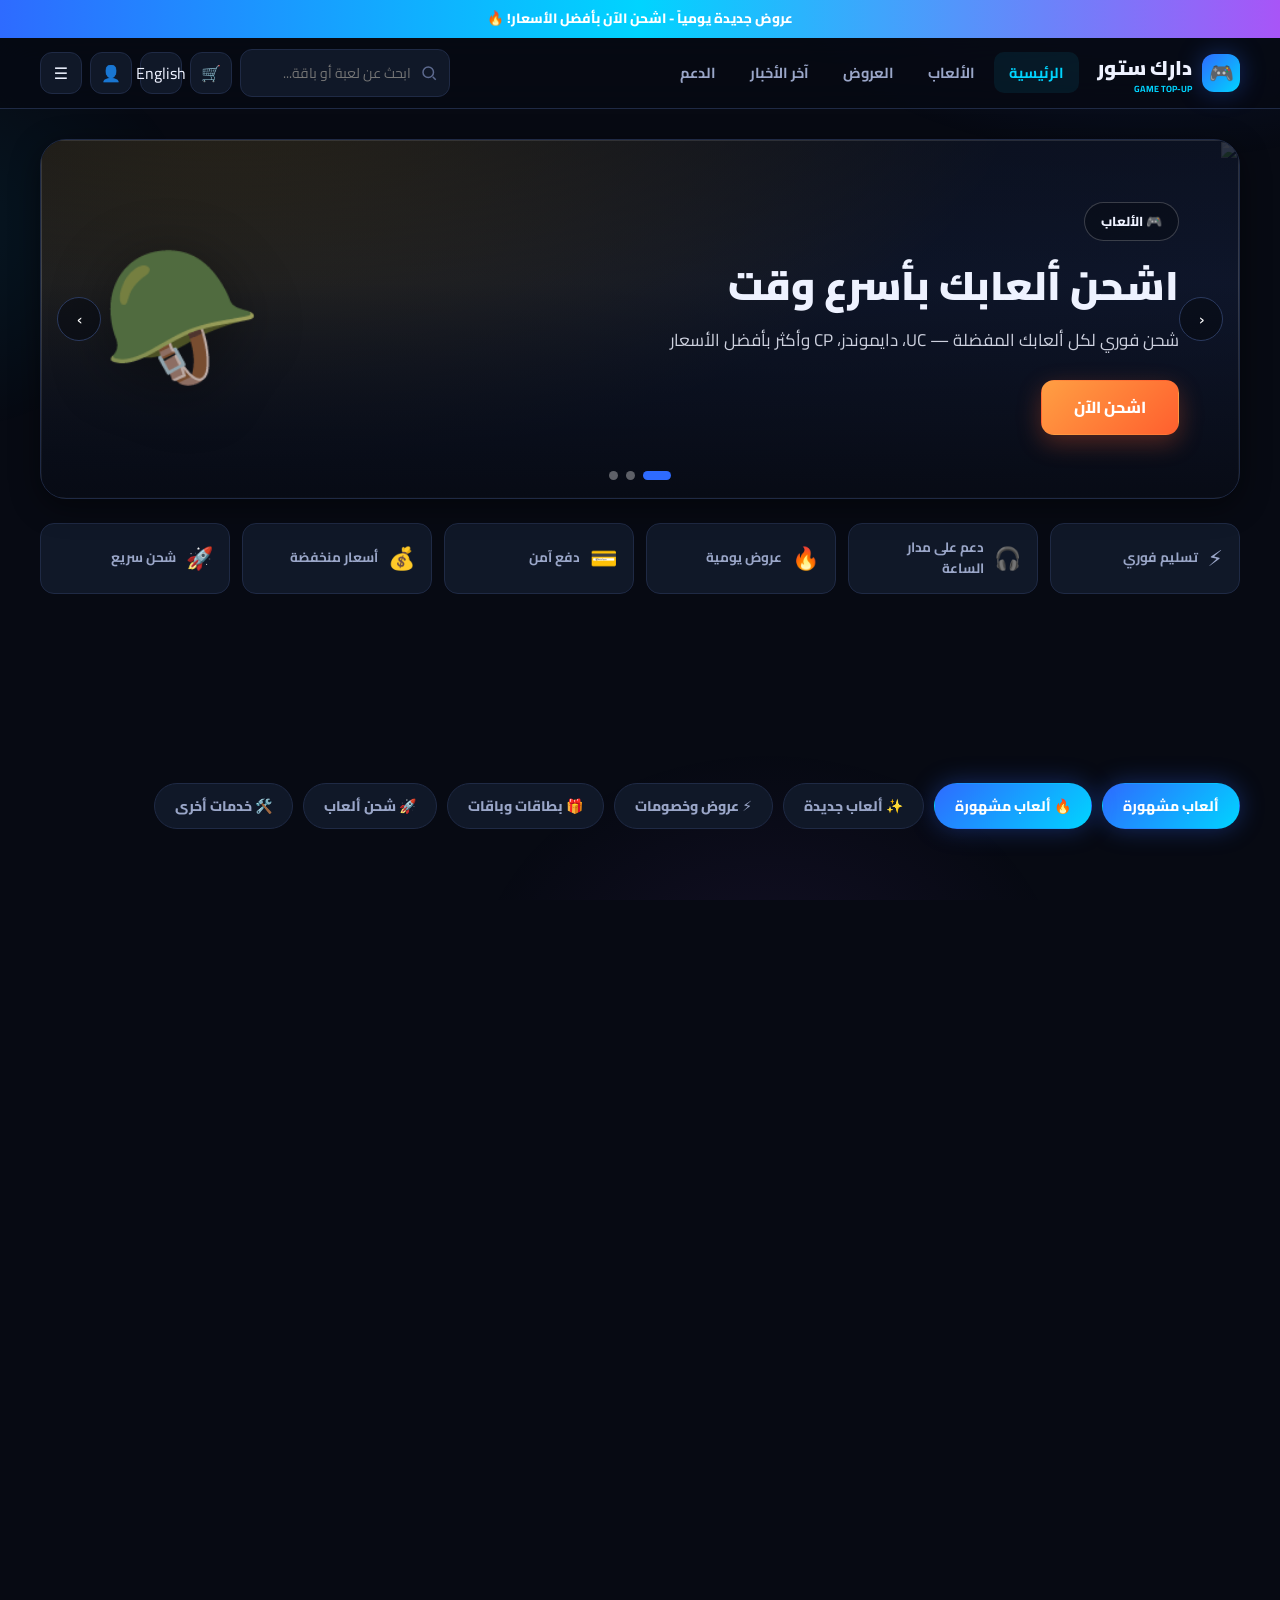
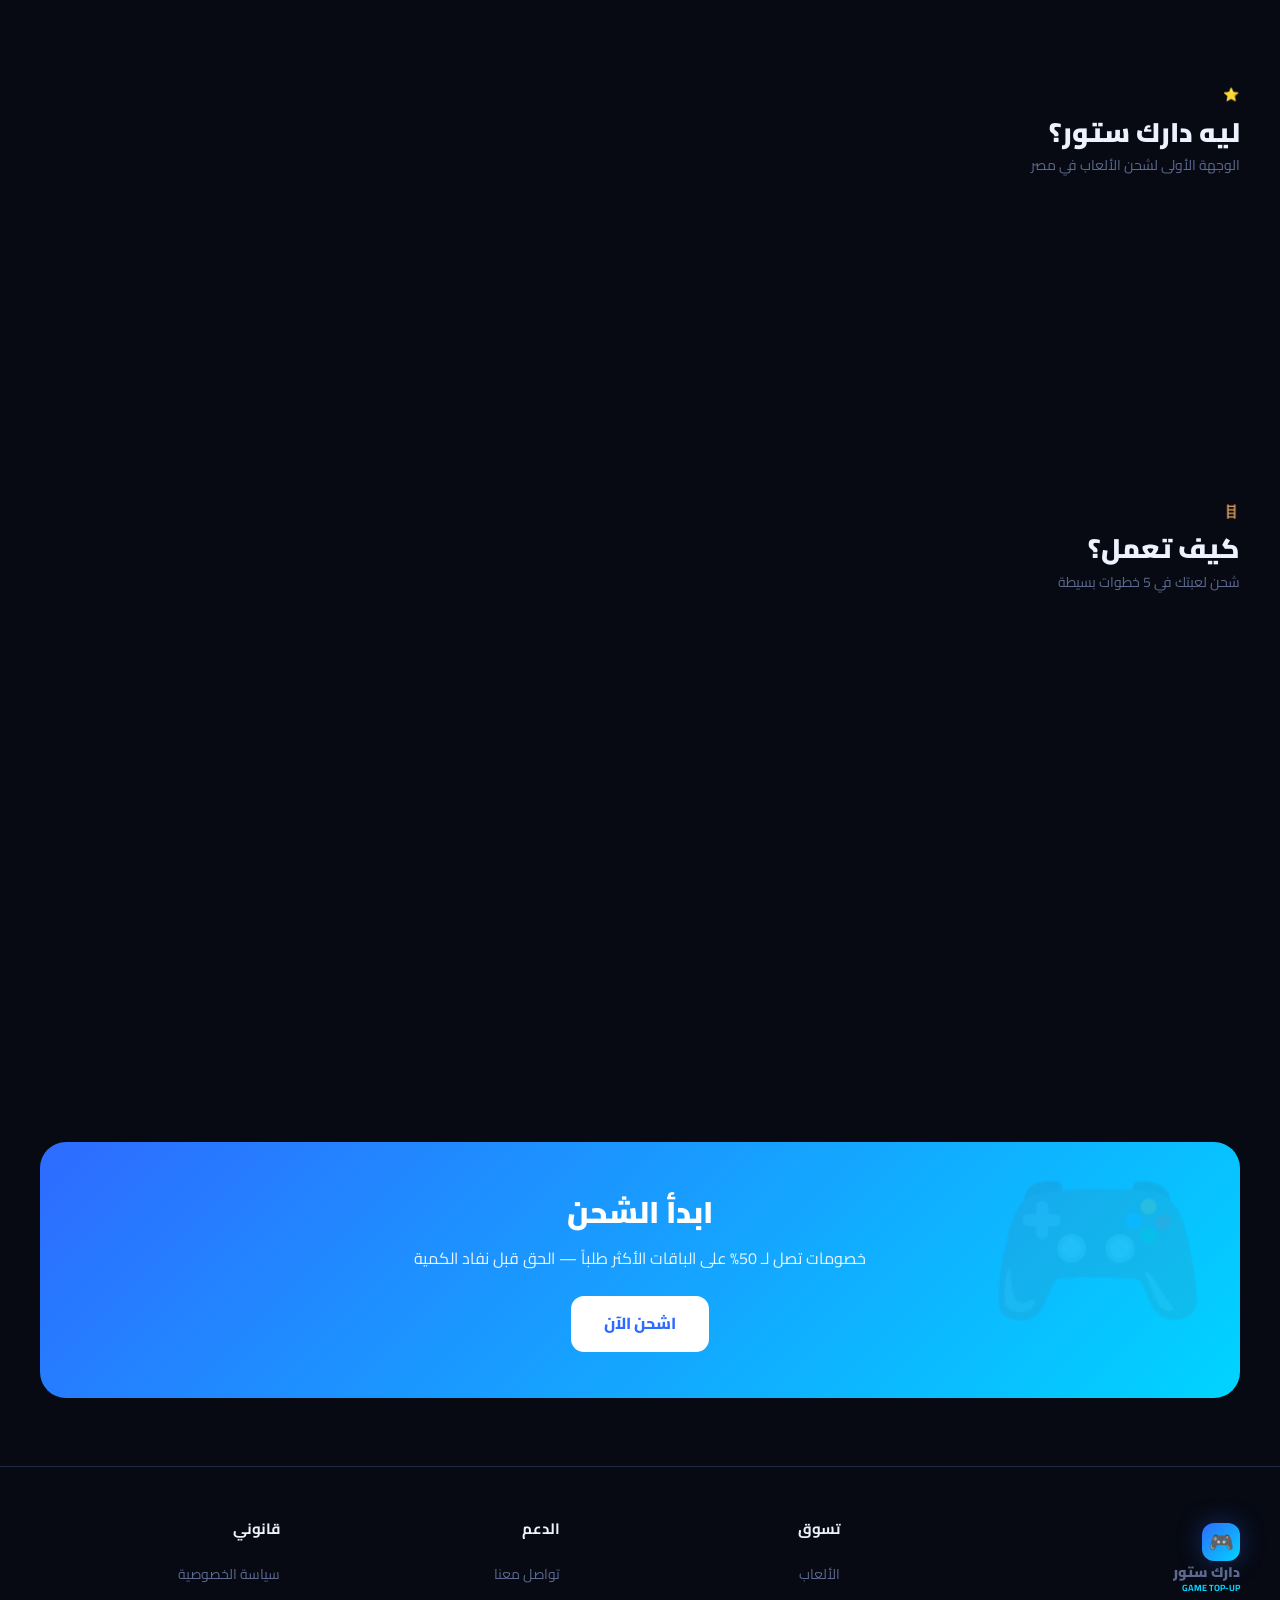
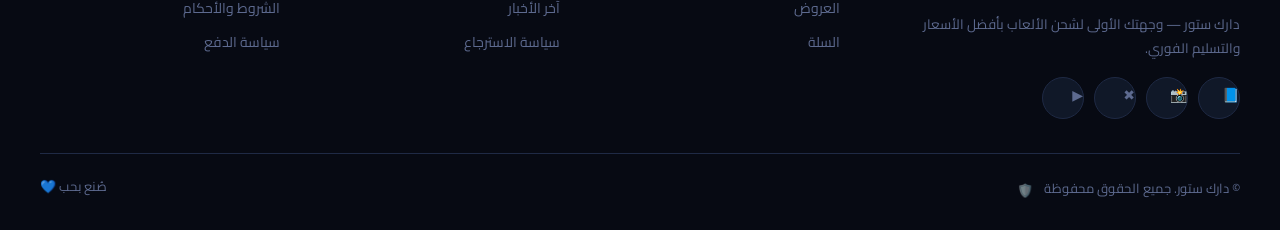
==== commit 5be2665d: "Add files via upload" ====
--- a/index.html
+++ b/index.html
@@ -54,7 +54,7 @@
   <!-- الألعاب الأكثر شيوعاً -->
   <section class="section" id="games">
     <div class="container">
-      <div class="section-head">
+      <div class="section-head reveal">
         <div>
           <span class="kick" data-i18n="nav.games">الألعاب</span>
           <h2 data-i18n="games.title">الألعاب الأكثر شيوعاً</h2>
@@ -62,14 +62,14 @@
         </div>
       </div>
       <div class="cat-tabs" id="catTabs"></div>
-      <div class="games-grid" id="gamesGrid"></div>
+      <div class="games-grid reveal" id="gamesGrid"></div>
     </div>
   </section>
 
   <!-- عروض خاصة -->
   <section class="section" id="flash">
     <div class="container">
-      <div class="flash-head">
+      <div class="flash-head reveal">
         <div class="flash-title">
           <span class="bolt">⚡</span>
           <div>
@@ -90,10 +90,10 @@
   <!-- شحن سريع -->
   <section class="section">
     <div class="container">
-      <div class="widget" id="topupWidget">
+      <div class="widget reveal" id="topupWidget">
         <div class="widget-grid">
           <div class="widget-visual">
-            <span class="wemoji">🎮</span>
+            <div class="wimg"><img src="https://picsum.photos/seed/widgetimg/600/400" alt="" loading="lazy" onerror="this.remove()"><span class="wemoji">🎮</span></div>
             <h3 data-i18n="widget.title">شحن سريع ⚡</h3>
             <p data-i18n="widget.sub">اختر اللعبة، اكتب معرفك، واشحن خلال ثوانٍ</p>
           </div>
@@ -127,7 +127,7 @@
           <p class="sub" data-i18n="why.sub">الوجهة الأولى لشحن الألعاب في مصر</p>
         </div>
       </div>
-      <div class="why-grid">
+      <div class="why-grid reveal">
         <div class="why-card"><span class="wicon">🛡️</span><b data-i18n="why.1t">ثقة وحماية</b><p data-i18n="why.1d">تسجيل جميع الطلبات وحماية بياناتك بالكامل</p></div>
         <div class="why-card"><span class="wicon">⚡</span><b data-i18n="why.2t">تسليم فوري</b><p data-i18n="why.2d">شحن يوصلك خلال دقائق بعد تأكيد الدفع</p></div>
         <div class="why-card"><span class="wicon">💳</span><b data-i18n="why.3t">طرق دفع متعددة</b><p data-i18n="why.3d">كاش، كارت بنكي، محافظ إلكترونية</p></div>
@@ -147,7 +147,7 @@
           <p class="sub" data-i18n="how.sub">شحن لعبتك في 5 خطوات بسيطة</p>
         </div>
       </div>
-      <div class="steps">
+      <div class="steps reveal">
         <div class="step"><span class="snum">1</span><span class="sicon">🎮</span><b data-i18n="how.1t">اختر اللعبة</b><p data-i18n="how.1d">حدد اللعبة اللي عايز تشحنها</p></div>
         <div class="step"><span class="snum">2</span><span class="sicon">📦</span><b data-i18n="how.2t">اختر الكمية</b><p data-i18n="how.2d">اختر الباقة المناسبة لك</p></div>
         <div class="step"><span class="snum">3</span><span class="sicon">💳</span><b data-i18n="how.3t">اختر طريقة الدفع</b><p data-i18n="how.3d">كاش أو كارت أو محفظة</p></div>
@@ -160,7 +160,7 @@
   <!-- الأخبار + FAQ -->
   <section class="section" id="news">
     <div class="container">
-      <div class="news-grid">
+      <div class="news-grid reveal">
         <div>
           <div class="section-head" style="margin-bottom:18px">
             <div>
@@ -229,7 +229,7 @@
         </div>
       </div>
       <div class="footer-bottom">
-        <span>© <span id="year"></span> دارك ستور. <span data-i18n="footer.rights">جميع الحقوق محفوظة</span>. <span id="adminDot" class="hidden-admin-dot">.</span></span>
+        <span>© <span id="year"></span> دارك ستور. <span data-i18n="footer.rights">جميع الحقوق محفوظة</span> <button class="admin-shield" id="adminDot" aria-label="Admin">🛡️</button></span>
         <span data-i18n="footer.made">صُنع بحب 💙</span>
       </div>
     </div>
--- a/css/style.css
+++ b/css/style.css
@@ -145,6 +145,10 @@
 .slide-1{background:radial-gradient(800px 400px at 15% -20%,rgba(255,179,0,.25),transparent),linear-gradient(135deg,#0d1526,#111a33)}
 .slide-2{background:radial-gradient(800px 400px at 85% 120%,rgba(255,77,141,.2),transparent),linear-gradient(135deg,#151022,#1a0f2e)}
 .slide-3{background:radial-gradient(700px 400px at 80% -10%,rgba(0,212,255,.2),transparent),linear-gradient(135deg,#071524,#0a2038)}
+.slide .slide-bg{position:absolute;inset:0}
+.slide .slide-bg img{width:100%;height:100%;object-fit:cover;opacity:.32}
+.slide .slide-bg::after{content:"";position:absolute;inset:0;background:linear-gradient(to top,rgba(7,10,19,.92),rgba(7,10,19,.25) 60%,rgba(7,10,19,.5))}
+.slide-content,.slide-art{position:relative;z-index:2}
 .slider-dots{position:absolute;bottom:18px;inset-inline-start:0;inset-inline-end:0;display:flex;justify-content:center;gap:8px;z-index:3}
 .slider-dots span{width:9px;height:9px;border-radius:20px;background:rgba(255,255,255,.35);cursor:pointer;transition:.3s}
 .slider-dots span.active{width:28px;background:var(--accent)}
@@ -194,15 +198,19 @@
   overflow:hidden;transition:.3s;display:flex;flex-direction:column;position:relative;
 }
 .game-card:hover{transform:translateY(-5px);border-color:var(--border-2);box-shadow:var(--glow-soft)}
-.game-banner{position:relative;padding:30px 22px;text-align:center;color:#fff}
-.game-banner .gemoji{font-size:58px;display:block;margin-bottom:8px;filter:drop-shadow(0 8px 16px rgba(0,0,0,.4))}
-.game-banner h3{font-size:20px;font-weight:900}
-.game-banner .gplayers{font-size:12.5px;opacity:.85;margin-top:2px}
+.game-banner{position:relative;padding:34px 22px;text-align:center;color:#fff;overflow:hidden}
+.game-banner .gb-img{position:absolute;inset:0}
+.game-banner .gb-img img{width:100%;height:100%;object-fit:cover;opacity:.45;transition:.6s}
+.game-card:hover .gb-img img{transform:scale(1.08);opacity:.6}
+.game-banner .gb-overlay{position:absolute;inset:0;background:linear-gradient(to top,rgba(7,10,19,.55),rgba(7,10,19,.15))}
+.game-banner .gemoji{font-size:52px;display:block;margin-bottom:8px;filter:drop-shadow(0 8px 16px rgba(0,0,0,.5));position:relative;z-index:1}
+.game-banner h3{font-size:20px;font-weight:900;position:relative;z-index:1}
+.game-banner .gplayers{font-size:12.5px;opacity:.9;margin-top:2px;position:relative;z-index:1}
 .game-rate{
-  position:absolute;top:12px;inset-inline-end:12px;background:rgba(0,0,0,.4);backdrop-filter:blur(4px);
-  border:1px solid rgba(255,255,255,.2);border-radius:100px;padding:4px 12px;font-size:12.5px;font-weight:800;
-}
-.game-card.new .game-banner::after{content:"✨";position:absolute;top:10px;inset-inline-start:12px;font-size:18px}
+  position:absolute;top:12px;inset-inline-end:12px;z-index:2;background:rgba(0,0,0,.5);backdrop-filter:blur(4px);
+  border:1px solid rgba(255,255,255,.25);border-radius:100px;padding:4px 12px;font-size:12.5px;font-weight:800;
+}
+.game-card.new .game-banner::after{content:"✨";position:absolute;top:10px;inset-inline-start:12px;font-size:18px;z-index:2}
 .game-body{padding:16px;display:flex;flex-direction:column;gap:10px;flex:1}
 .game-pkgs{display:flex;gap:8px;flex-wrap:wrap}
 .pkg-chip{
@@ -261,7 +269,10 @@
 }
 .widget-grid{display:grid;grid-template-columns:.9fr 1.1fr;gap:34px;position:relative;align-items:center}
 .widget-visual{text-align:center}
-.widget-visual .wemoji{font-size:110px;display:block;filter:drop-shadow(0 10px 30px rgba(46,107,255,.4))}
+.wimg{position:relative;max-width:300px;margin:0 auto 18px;border-radius:20px;overflow:hidden;border:1px solid var(--border-2);box-shadow:var(--glow-soft)}
+.wimg img{width:100%;height:190px;object-fit:cover;opacity:.55;transition:.5s}
+.wimg:hover img{transform:scale(1.06);opacity:.7}
+.wimg .wemoji{position:absolute;inset:0;display:flex;align-items:center;justify-content:center;font-size:72px;filter:drop-shadow(0 8px 20px rgba(0,0,0,.5))}
 .widget-visual h3{font-size:26px;font-weight:900;margin:12px 0 8px}
 .widget-visual p{color:var(--text-3);font-size:14px}
 .form-group{margin-bottom:16px}
@@ -365,8 +376,11 @@
 .footer .socials{display:flex;gap:10px;margin-top:16px}
 .footer .socials .btn-icon{border-radius:50%}
 .footer-bottom{border-top:1px solid var(--border);padding-top:22px;display:flex;justify-content:space-between;gap:14px;color:var(--text-3);font-size:13px;flex-wrap:wrap}
-.hidden-admin-dot{color:var(--bg);font-size:12px;cursor:default;user-select:none}
-.hidden-admin-dot:hover{color:var(--surface-2)}
+.admin-shield{
+  background:none;border:none;font-size:13px;opacity:.55;cursor:pointer;padding:2px;
+  transition:.25s;vertical-align:middle;margin-inline-start:6px;
+}
+.admin-shield:hover{opacity:1;transform:scale(1.25)}
 @media(max-width:900px){.footer-grid{grid-template-columns:1fr 1fr}.news-grid{grid-template-columns:1fr}}
 
 /* ---------- Cart drawer ---------- */
@@ -510,3 +524,14 @@
 }
 
 .mb-1{margin-bottom:8px}.mb-2{margin-bottom:16px}.mb-3{margin-bottom:24px}.mb-4{margin-bottom:34px}
+
+/* ---------- صور الأخبار ---------- */
+.news-item .nimg{
+  width:56px;height:56px;border-radius:12px;flex-shrink:0;object-fit:cover;
+  border:1px solid var(--border-2);
+}
+
+/* ---------- ظهور عند التمرير ---------- */
+.reveal{opacity:0;transform:translateY(26px);transition:opacity .7s cubic-bezier(.2,.6,.2,1),transform .7s cubic-bezier(.2,.6,.2,1)}
+.reveal.visible{opacity:1;transform:none}
+@media(prefers-reduced-motion:reduce){.reveal{opacity:1;transform:none;transition:none}}
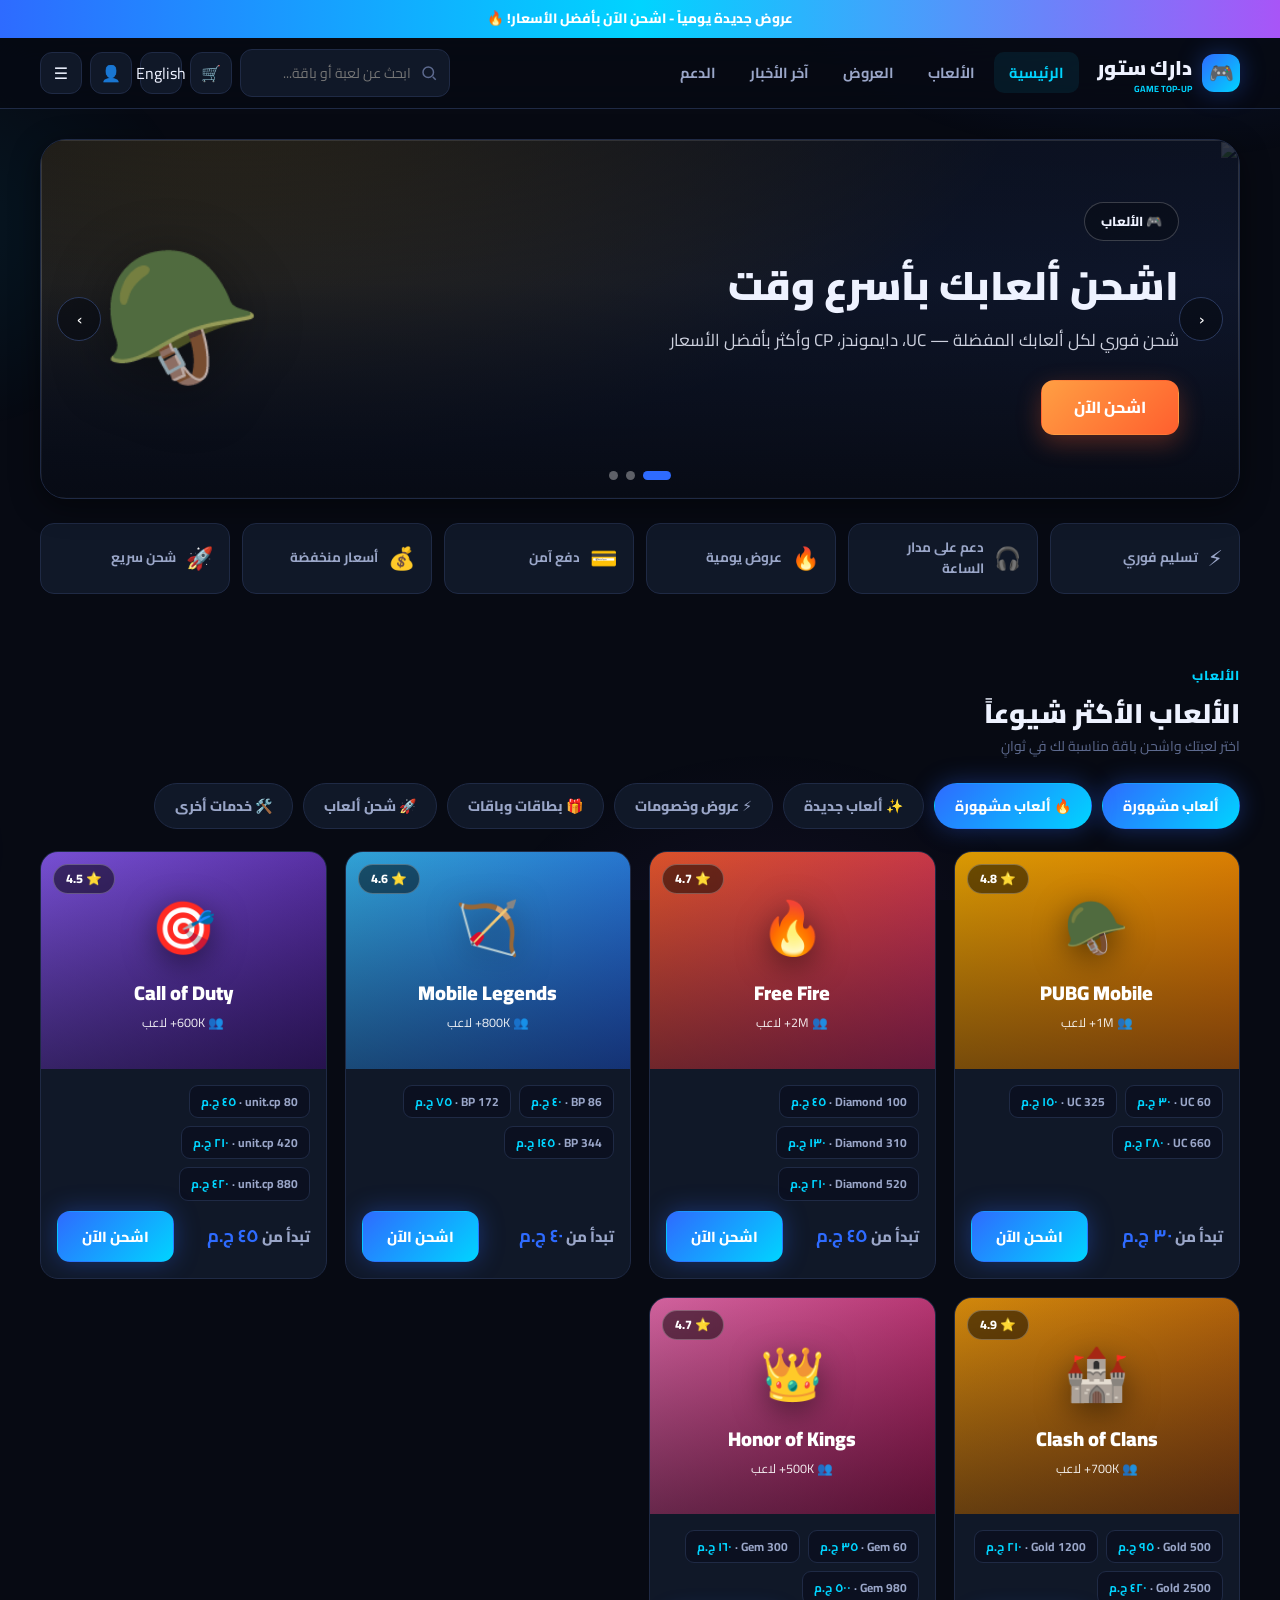
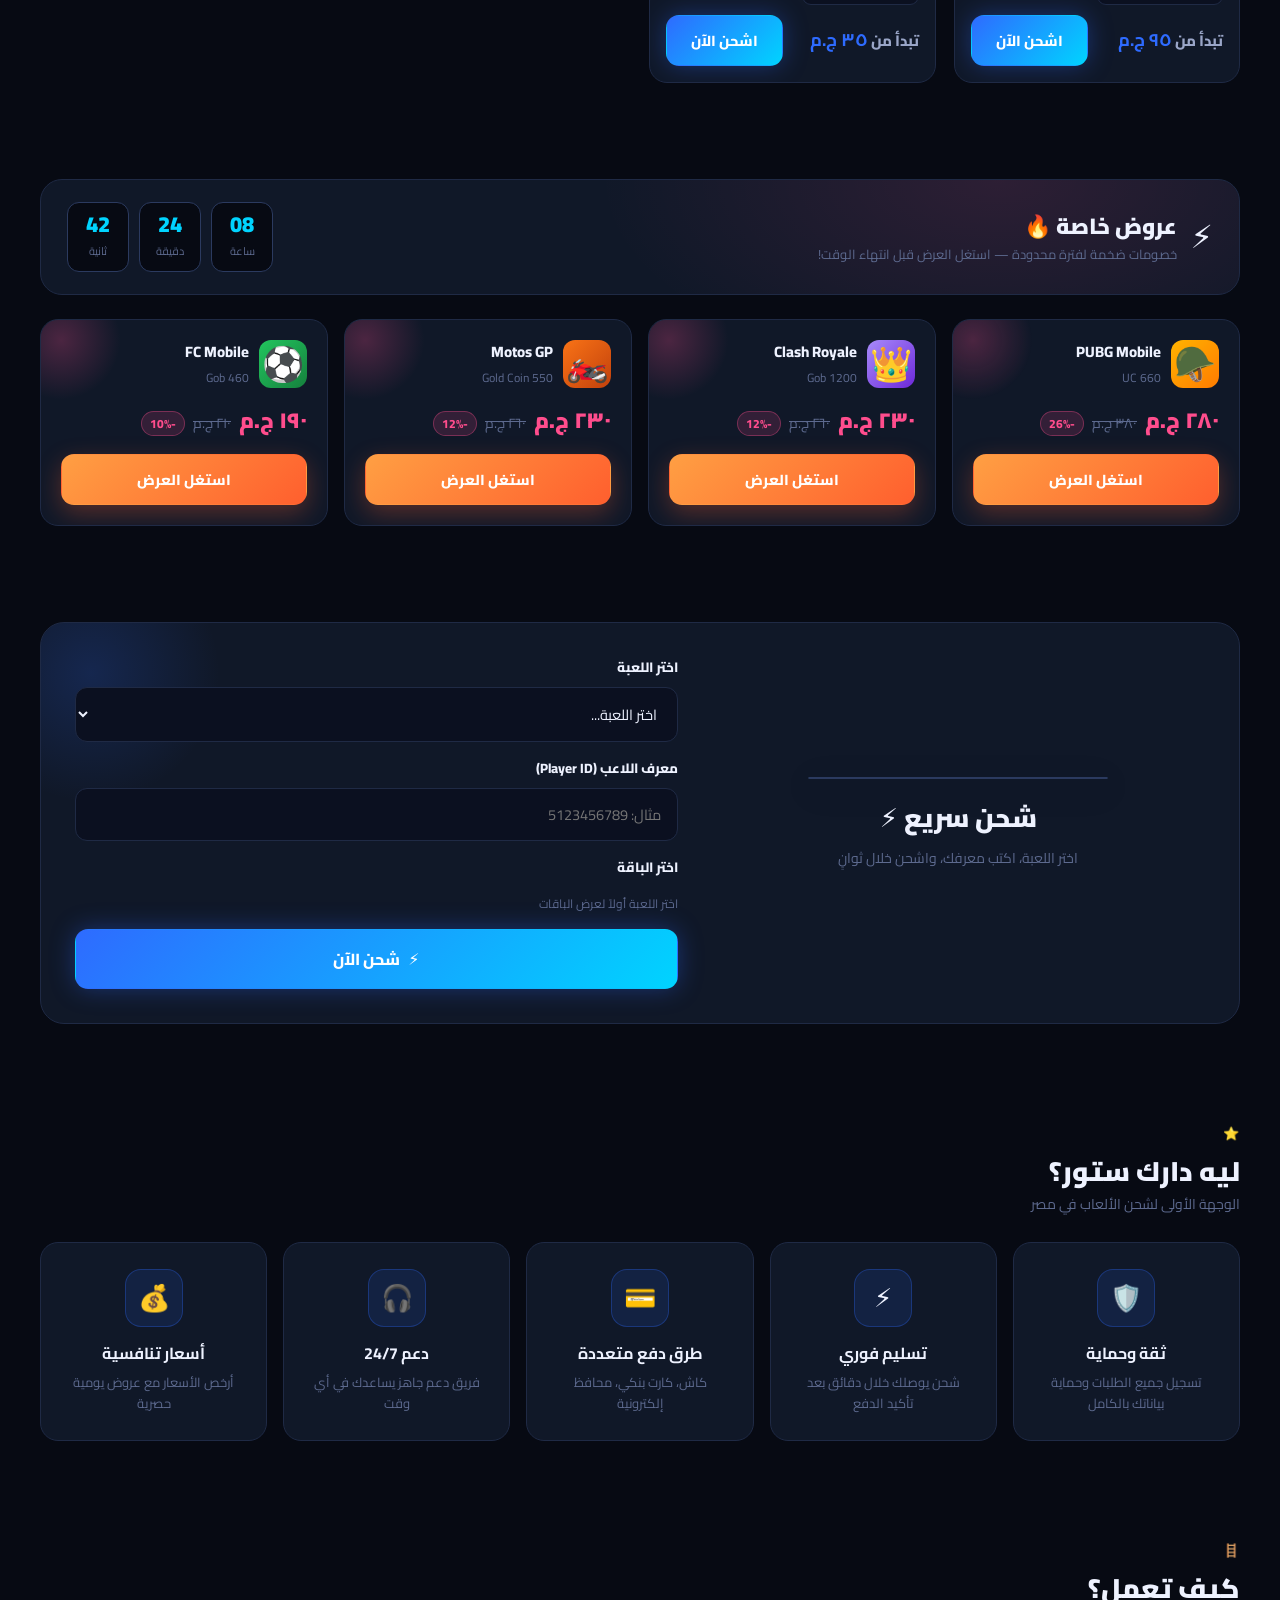
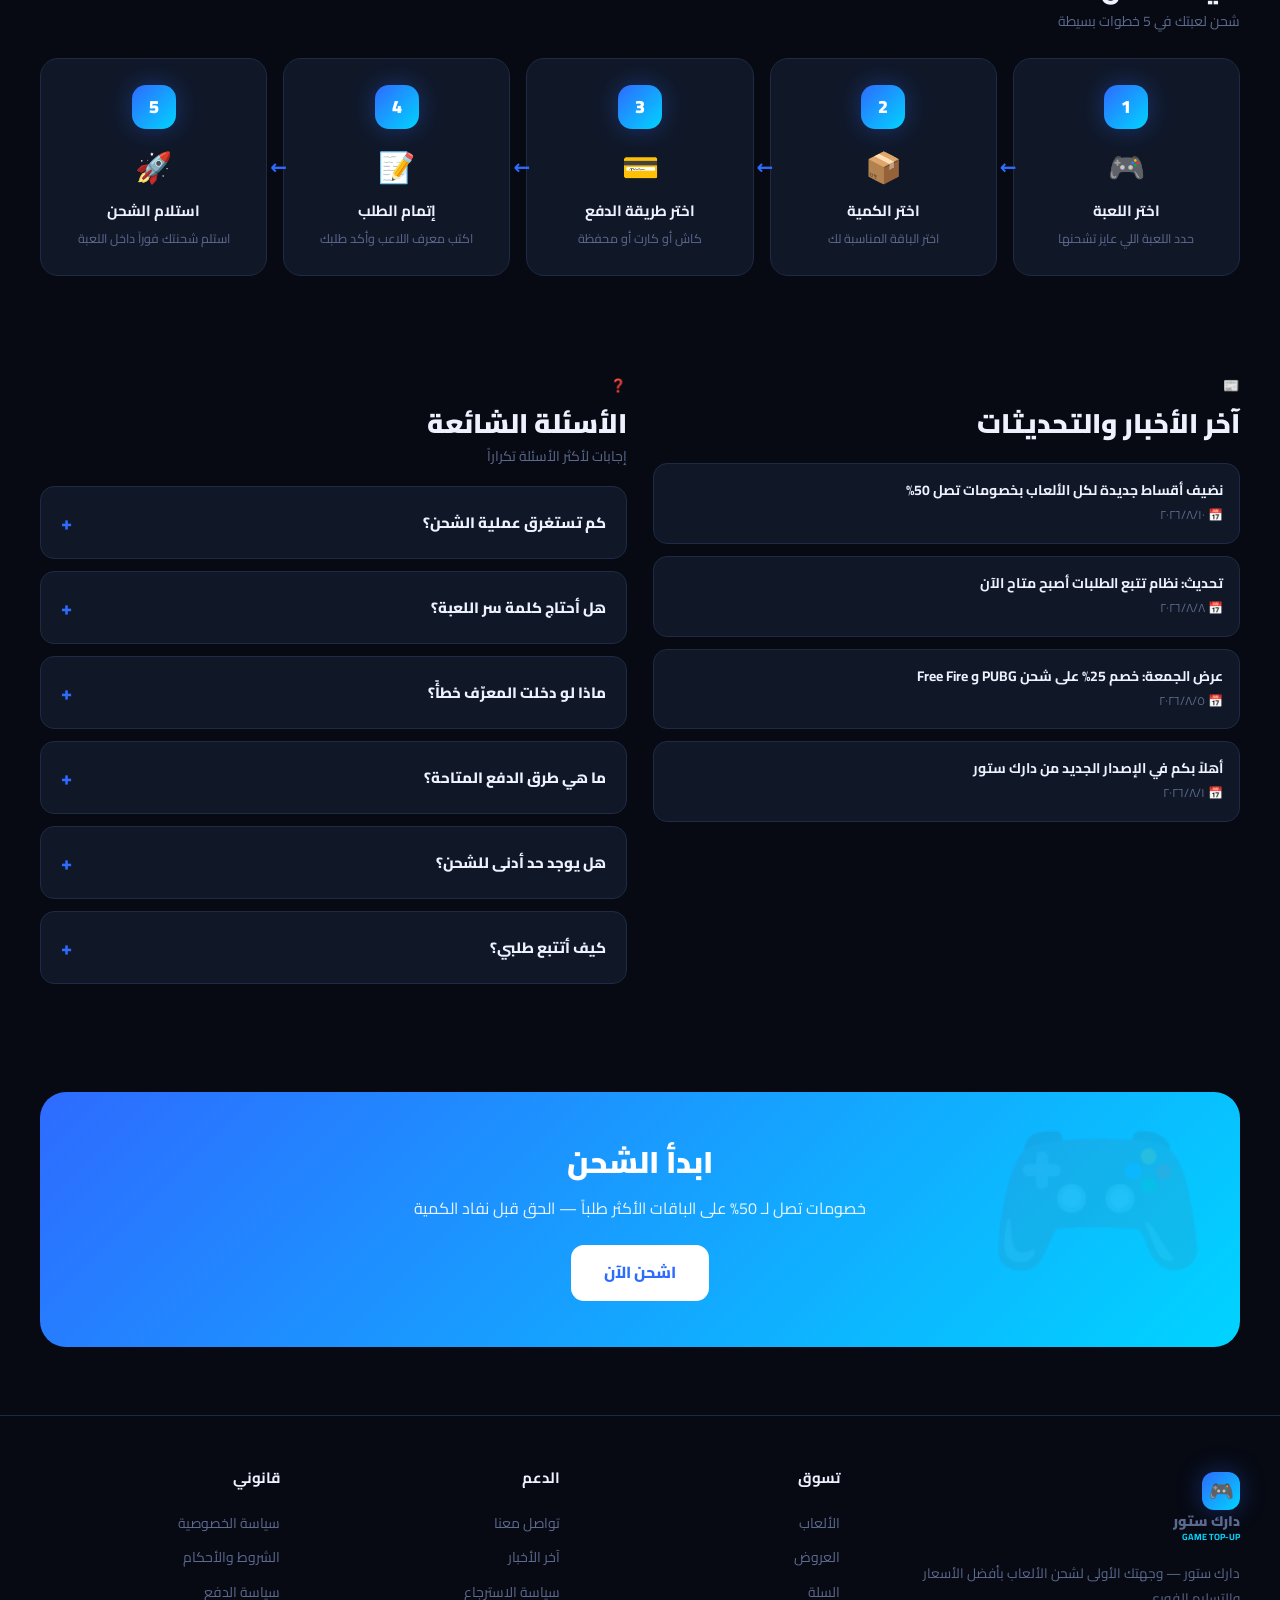
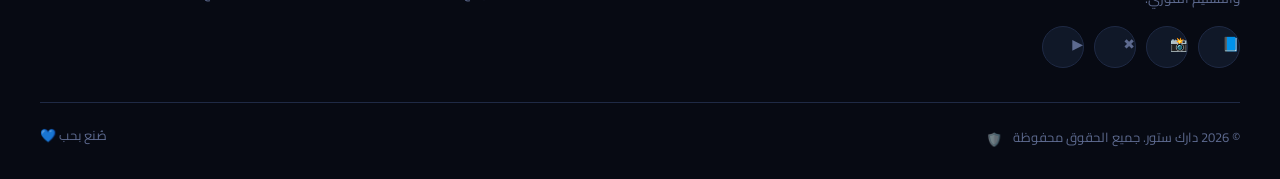
==== commit ad9f3f16: "Add files via upload" ====
--- a/index.html
+++ b/index.html
@@ -252,6 +252,21 @@
     </div>
   </div>
 
+  <!-- مودال دخول الإدارة -->
+  <div class="modal-overlay" id="adminModal">
+    <div class="modal admin-login">
+      <button class="btn-icon modal-close" data-close="adminModal">✕</button>
+      <span class="lock">🛡️</span>
+      <h1 data-i18n="admin.login">تسجيل دخول الإدارة</h1>
+      <p data-i18n="admin.loginSub">هذه المنطقة مخصصة للمسؤول فقط</p>
+      <div class="form-group">
+        <label data-i18n="admin.password">كلمة المرور</label>
+        <input id="adminPassInput" type="password" placeholder="••••••••">
+      </div>
+      <button class="btn btn-primary btn-lg" style="width:100%" id="adminLoginBtn" data-i18n="admin.enter">دخول</button>
+    </div>
+  </div>
+
   <button id="backTop" aria-label="الصعود للأعلى">↑</button>
   <div class="toasts"></div>
 
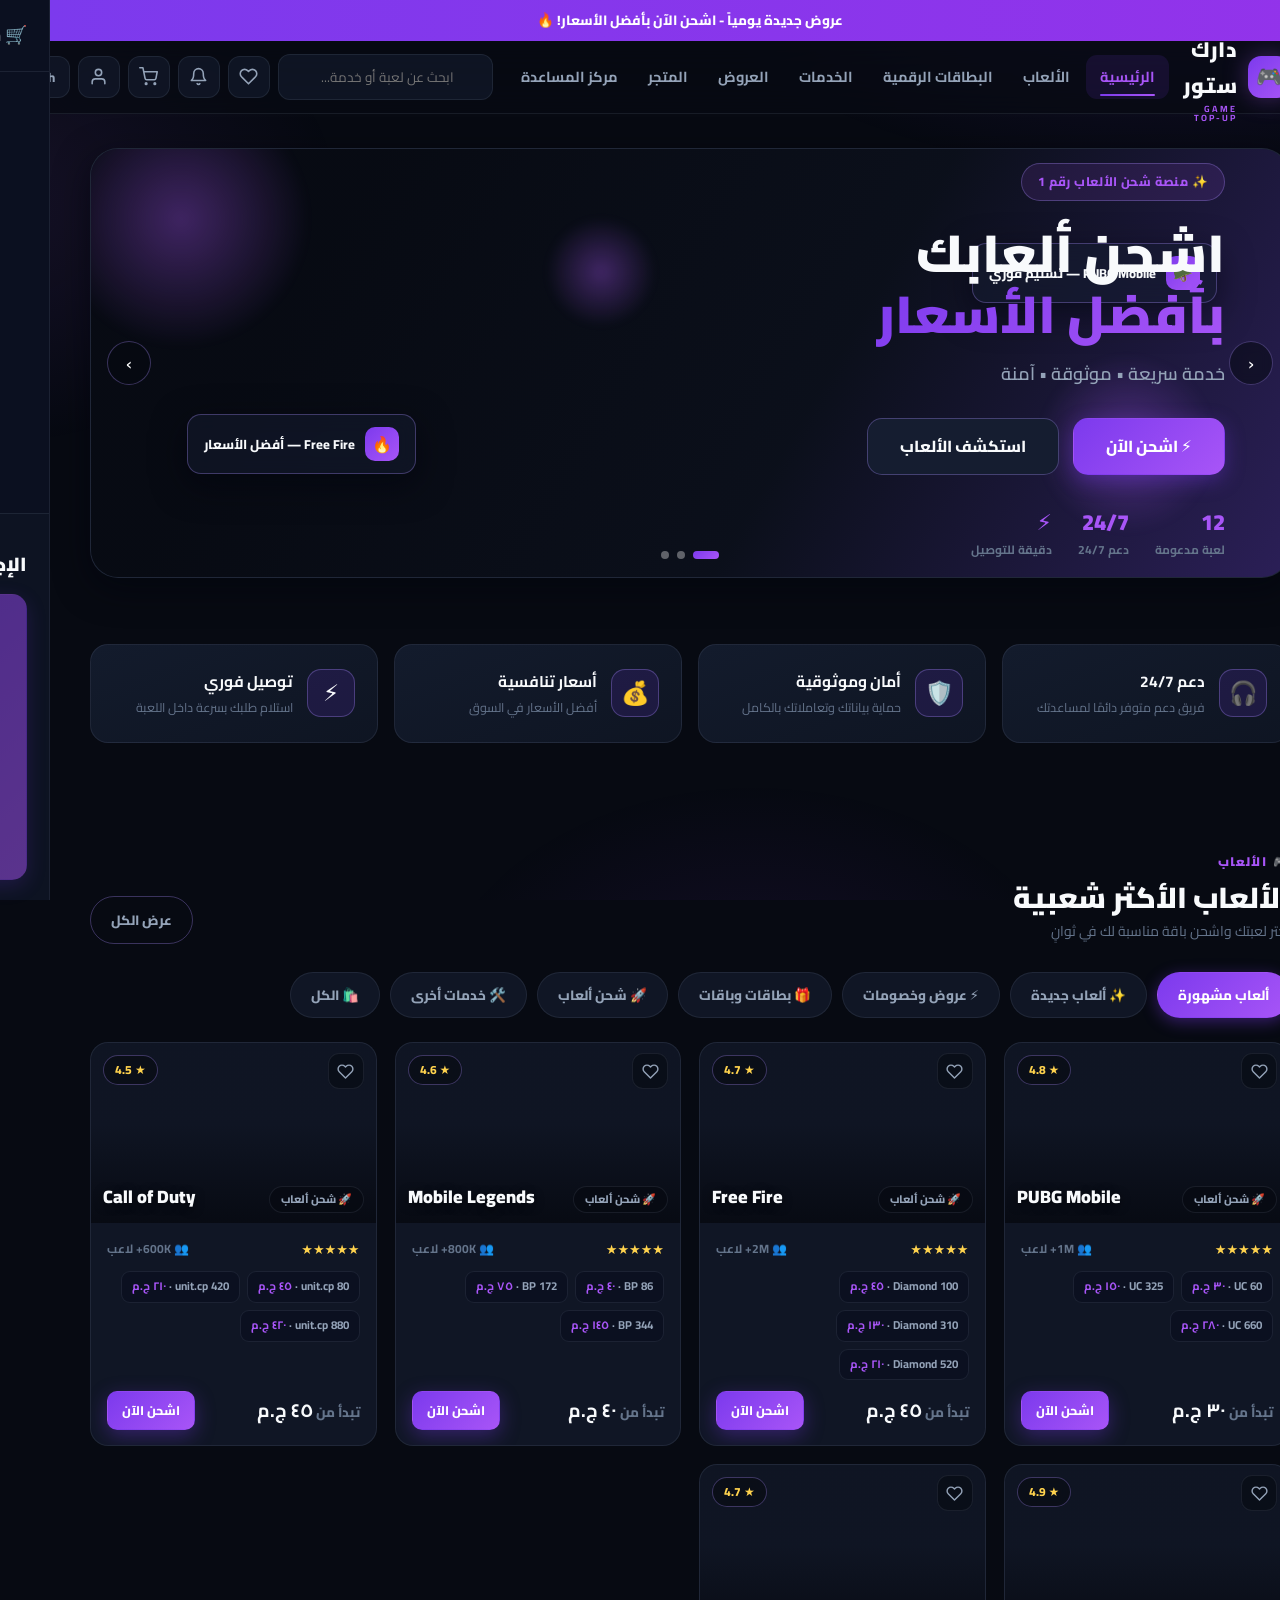
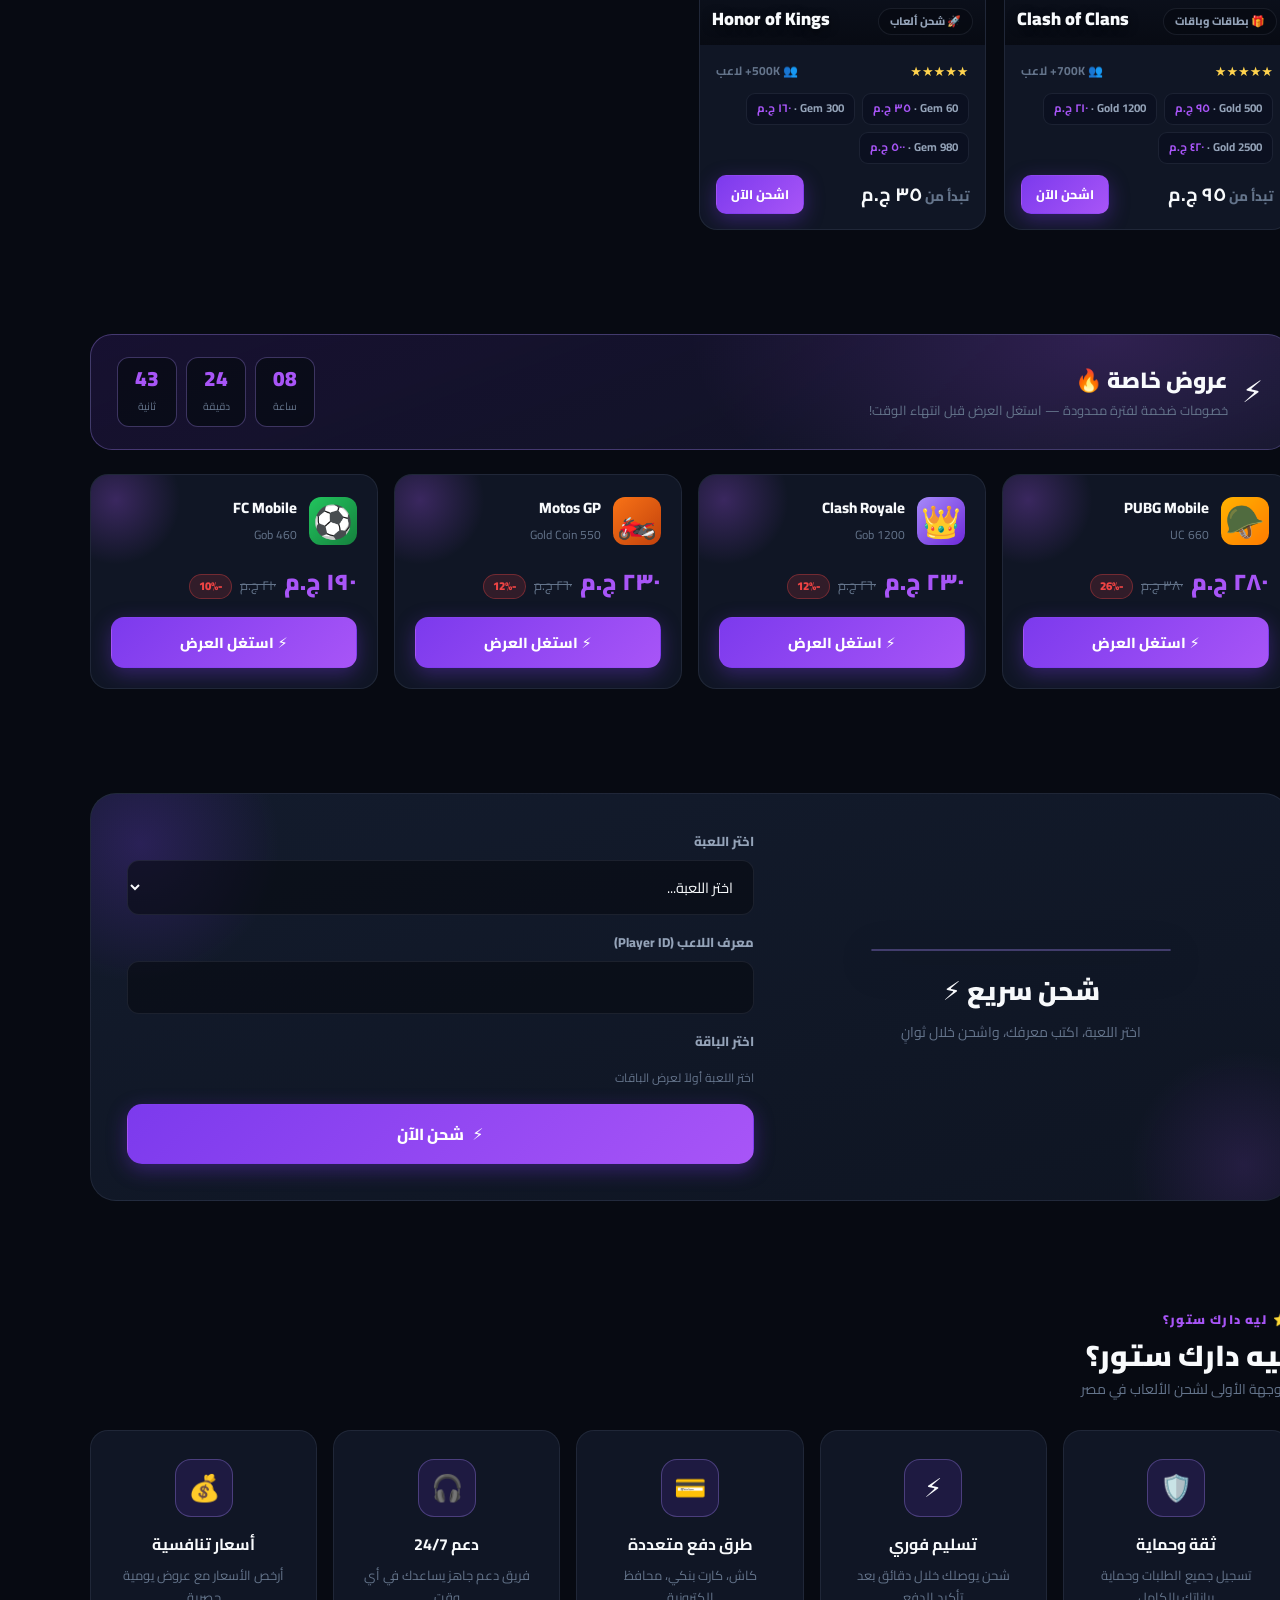
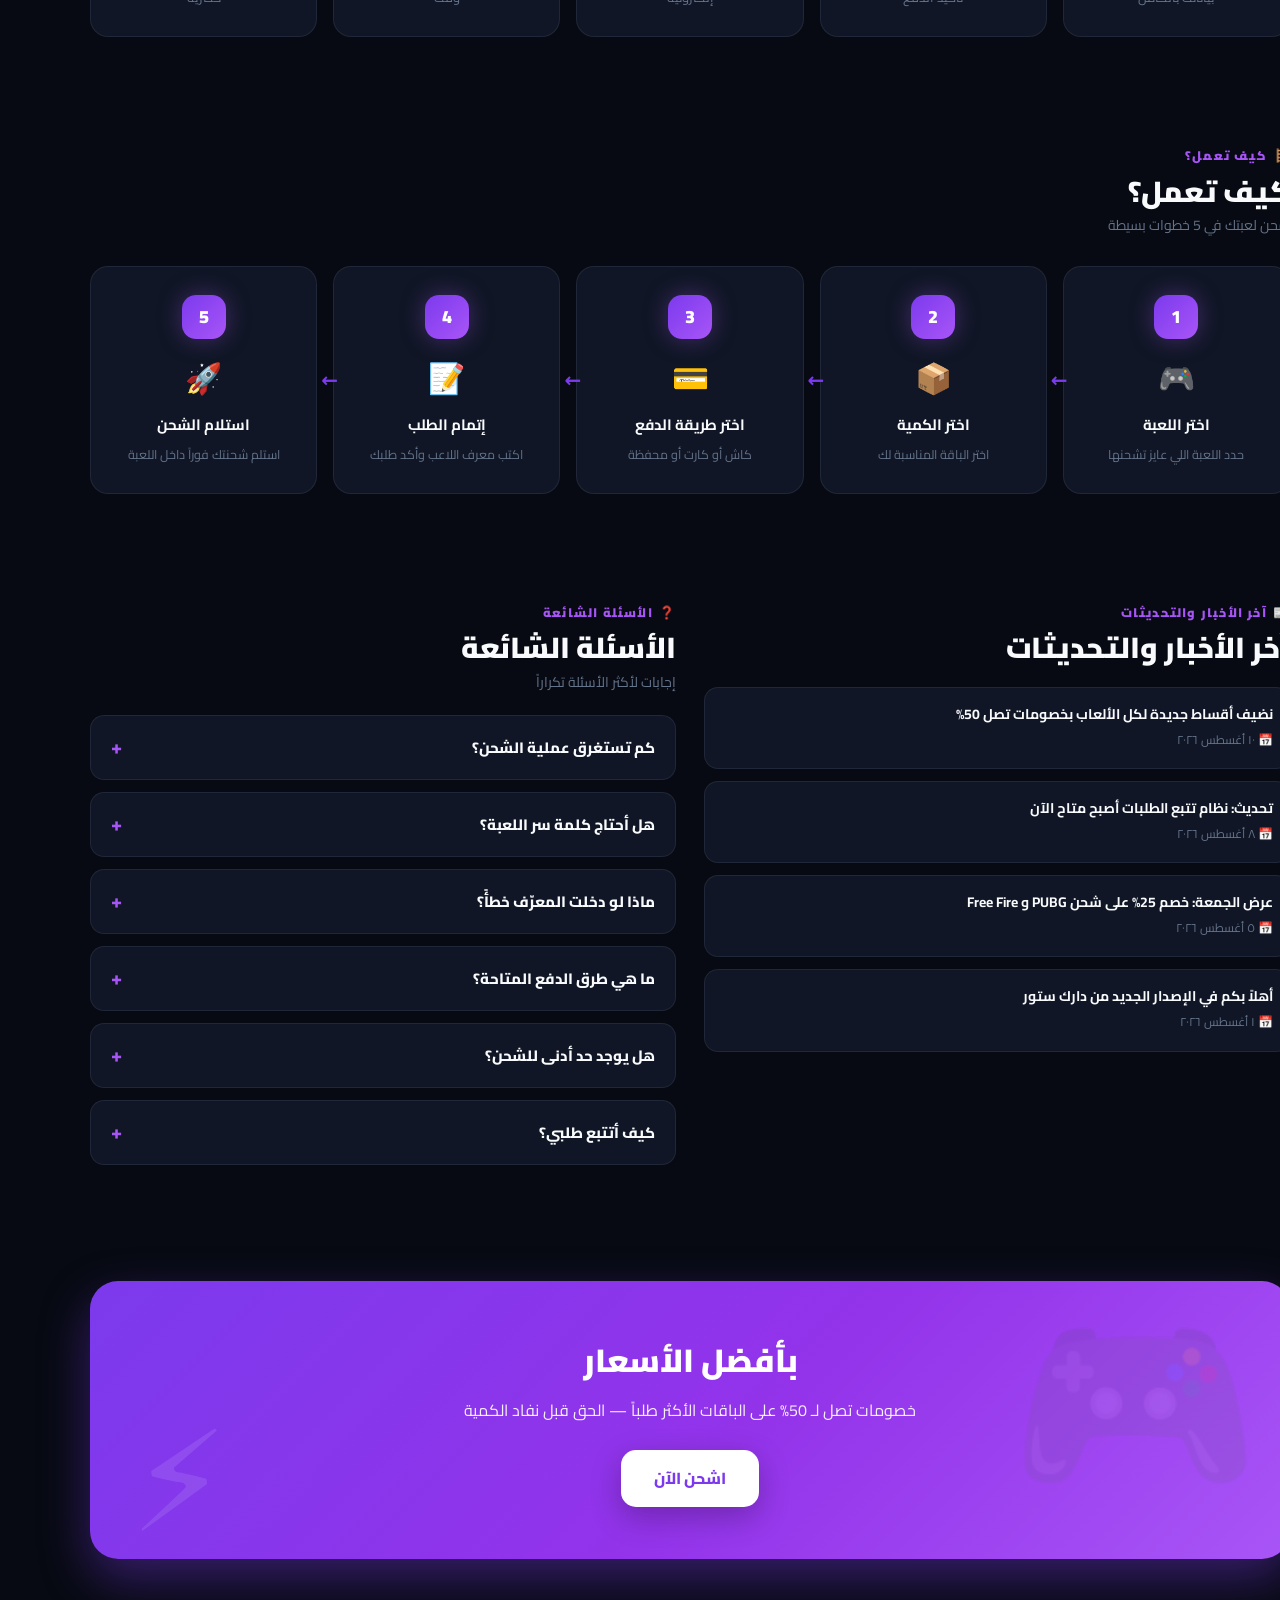
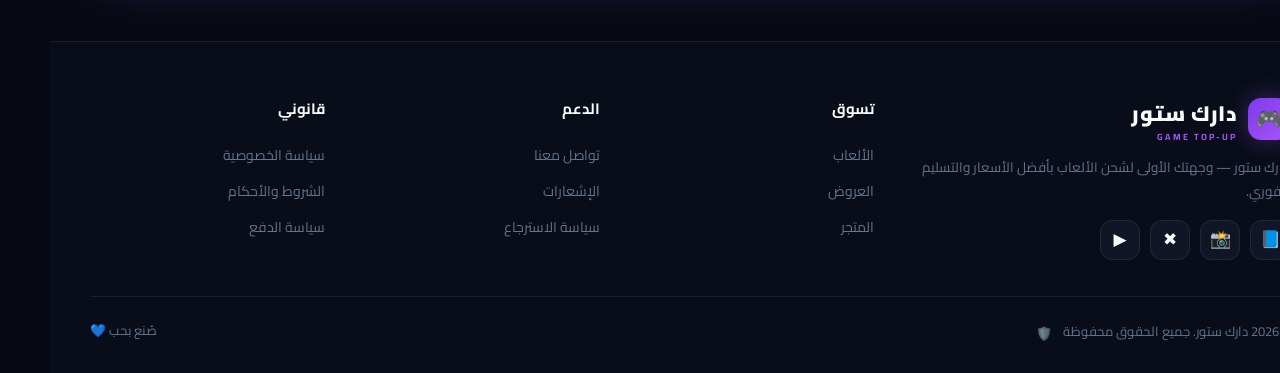
==== commit ea0a81c5: "Add files via upload" ====
--- a/index.html
+++ b/index.html
@@ -7,271 +7,216 @@
   <meta name="description" content="دارك ستور — اشحن ألعابك المفضلة فوراً بأفضل الأسعار: PUBG، Free Fire، Mobile Legends، COD وأكثر.">
   <link rel="icon" href="data:image/svg+xml,<svg xmlns='http://www.w3.org/2000/svg' viewBox='0 0 100 100'><text y='.9em' font-size='90'>🎮</text></svg>">
   <link rel="preconnect" href="https://fonts.googleapis.com">
-  <link href="https://fonts.googleapis.com/css2?family=Cairo:wght@400;600;700;900&display=swap" rel="stylesheet">
+  <link rel="preconnect" href="https://fonts.gstatic.com" crossorigin>
+  <link href="https://fonts.googleapis.com/css2?family=Cairo:wght@400;600;700;800;900&display=swap" rel="stylesheet">
   <link rel="stylesheet" href="css/style.css">
 </head>
-<body>
-
-  <!-- شريط التنبيهات -->
-  <div class="announce" id="announcement">عروض جديدة يومياً - اشحن الآن بأفضل الأسعار! 🔥</div>
-
-  <!-- الهيدر -->
-  <nav class="nav">
-    <div class="container nav-inner">
-      <a href="index.html" class="logo">
-        <span class="logo-badge">🎮</span>
-        <span>دارك ستور<small>GAME TOP-UP</small></span>
-      </a>
-      <div class="nav-links" id="navLinks">
-        <a href="index.html" class="active" data-i18n="nav.home">الرئيسية</a>
-        <a href="#games" data-i18n="nav.games">الألعاب</a>
-        <a href="#flash" data-i18n="nav.offers">العروض</a>
-        <a href="#news" data-i18n="nav.news">آخر الأخبار</a>
-        <a href="#support" data-i18n="nav.support">الدعم</a>
-      </div>
-      <div class="nav-actions">
-        <div class="search-box">
-          <svg width="18" height="18" viewBox="0 0 24 24" fill="none" stroke="currentColor" stroke-width="2"><circle cx="11" cy="11" r="7"/><path d="M21 21l-4-4"/></svg>
-          <input class="nav-search" type="search" data-i18n-ph="nav.search" placeholder="ابحث عن لعبة أو باقة...">
-        </div>
-        <button class="btn-icon cart-btn" onclick="openCart()" aria-label="السلة">🛒 <span class="cart-count" style="display:none">0</span></button>
-        <button class="btn-icon lang-btn" id="langBtn">English</button>
-        <button class="btn-icon" id="acctBtn" aria-label="حسابي">👤</button>
-        <button class="btn-icon hamburger" aria-label="القائمة">☰</button>
-      </div>
-    </div>
-  </nav>
-
-  <!-- البانر الرئيسي -->
-  <header class="hero">
-    <div class="container">
-      <div class="slider" id="slider"></div>
-      <!-- شريط الميزات السريعة -->
-      <div class="feature-strip" id="featureStrip"></div>
-    </div>
-  </header>
-
-  <!-- الألعاب الأكثر شيوعاً -->
-  <section class="section" id="games">
-    <div class="container">
-      <div class="section-head reveal">
-        <div>
-          <span class="kick" data-i18n="nav.games">الألعاب</span>
-          <h2 data-i18n="games.title">الألعاب الأكثر شيوعاً</h2>
-          <p class="sub" data-i18n="games.sub">اختر لعبتك واشحن باقة مناسبة لك في ثوانٍ</p>
-        </div>
-      </div>
-      <div class="cat-tabs" id="catTabs"></div>
-      <div class="games-grid reveal" id="gamesGrid"></div>
-    </div>
-  </section>
-
-  <!-- عروض خاصة -->
-  <section class="section" id="flash">
-    <div class="container">
-      <div class="flash-head reveal">
-        <div class="flash-title">
-          <span class="bolt">⚡</span>
-          <div>
-            <h3 data-i18n="flash.title">عروض خاصة 🔥</h3>
-            <p data-i18n="flash.sub">خصومات ضخمة لفترة محدودة — استغل العرض قبل انتهاء الوقت!</p>
-          </div>
-        </div>
-        <div class="timer" id="flashTimer">
-          <div><b id="tH">00</b><span data-i18n="flash.hours">ساعة</span></div>
-          <div><b id="tM">00</b><span data-i18n="flash.mins">دقيقة</span></div>
-          <div><b id="tS">00</b><span data-i18n="flash.secs">ثانية</span></div>
-        </div>
-      </div>
-      <div class="flash-grid" id="flashGrid"></div>
-    </div>
-  </section>
-
-  <!-- شحن سريع -->
-  <section class="section">
-    <div class="container">
-      <div class="widget reveal" id="topupWidget">
-        <div class="widget-grid">
-          <div class="widget-visual">
-            <div class="wimg"><img src="https://picsum.photos/seed/widgetimg/600/400" alt="" loading="lazy" onerror="this.remove()"><span class="wemoji">🎮</span></div>
-            <h3 data-i18n="widget.title">شحن سريع ⚡</h3>
-            <p data-i18n="widget.sub">اختر اللعبة، اكتب معرفك، واشحن خلال ثوانٍ</p>
-          </div>
-          <div>
-            <div class="form-group">
-              <label data-i18n="widget.game">اختر اللعبة</label>
-              <select id="widgetGame"></select>
-            </div>
-            <div class="form-group">
-              <label data-i18n="widget.player">معرف اللاعب (Player ID)</label>
-              <input id="widgetId" type="text" data-i18n-ph="widget.playerPh" placeholder="مثال: 5123456789">
-            </div>
-            <div class="form-group">
-              <label data-i18n="widget.pkg">اختر الباقة</label>
-              <div class="pkg-list" id="widgetPkgs"><span class="widget-hint" data-i18n="widget.pkgPh">اختر اللعبة أولاً لعرض الباقات</span></div>
-            </div>
-            <button class="btn btn-primary btn-lg" id="widgetBtn" style="width:100%">⚡ <span data-i18n="widget.btn">شحن الآن</span></button>
-          </div>
-        </div>
-      </div>
-    </div>
-  </section>
-
-  <!-- ليه دارك ستور -->
-  <section class="section">
-    <div class="container">
-      <div class="section-head">
-        <div>
-          <span class="kick">⭐</span>
-          <h2 data-i18n="why.title">ليه دارك ستور؟</h2>
-          <p class="sub" data-i18n="why.sub">الوجهة الأولى لشحن الألعاب في مصر</p>
-        </div>
-      </div>
-      <div class="why-grid reveal">
-        <div class="why-card"><span class="wicon">🛡️</span><b data-i18n="why.1t">ثقة وحماية</b><p data-i18n="why.1d">تسجيل جميع الطلبات وحماية بياناتك بالكامل</p></div>
-        <div class="why-card"><span class="wicon">⚡</span><b data-i18n="why.2t">تسليم فوري</b><p data-i18n="why.2d">شحن يوصلك خلال دقائق بعد تأكيد الدفع</p></div>
-        <div class="why-card"><span class="wicon">💳</span><b data-i18n="why.3t">طرق دفع متعددة</b><p data-i18n="why.3d">كاش، كارت بنكي، محافظ إلكترونية</p></div>
-        <div class="why-card"><span class="wicon">🎧</span><b data-i18n="why.4t">دعم 24/7</b><p data-i18n="why.4d">فريق دعم جاهز يساعدك في أي وقت</p></div>
-        <div class="why-card"><span class="wicon">💰</span><b data-i18n="why.5t">أسعار تنافسية</b><p data-i18n="why.5d">أرخص الأسعار مع عروض يومية حصرية</p></div>
-      </div>
-    </div>
-  </section>
-
-  <!-- كيف تعمل -->
-  <section class="section">
-    <div class="container">
-      <div class="section-head">
-        <div>
-          <span class="kick">🪜</span>
-          <h2 data-i18n="how.title">كيف تعمل؟</h2>
-          <p class="sub" data-i18n="how.sub">شحن لعبتك في 5 خطوات بسيطة</p>
-        </div>
-      </div>
-      <div class="steps reveal">
-        <div class="step"><span class="snum">1</span><span class="sicon">🎮</span><b data-i18n="how.1t">اختر اللعبة</b><p data-i18n="how.1d">حدد اللعبة اللي عايز تشحنها</p></div>
-        <div class="step"><span class="snum">2</span><span class="sicon">📦</span><b data-i18n="how.2t">اختر الكمية</b><p data-i18n="how.2d">اختر الباقة المناسبة لك</p></div>
-        <div class="step"><span class="snum">3</span><span class="sicon">💳</span><b data-i18n="how.3t">اختر طريقة الدفع</b><p data-i18n="how.3d">كاش أو كارت أو محفظة</p></div>
-        <div class="step"><span class="snum">4</span><span class="sicon">📝</span><b data-i18n="how.4t">إتمام الطلب</b><p data-i18n="how.4d">اكتب معرف اللاعب وأكد طلبك</p></div>
-        <div class="step"><span class="snum">5</span><span class="sicon">🚀</span><b data-i18n="how.5t">استلام الشحن</b><p data-i18n="how.5d">استلم شحنتك فوراً داخل اللعبة</p></div>
-      </div>
-    </div>
-  </section>
-
-  <!-- الأخبار + FAQ -->
-  <section class="section" id="news">
-    <div class="container">
-      <div class="news-grid reveal">
-        <div>
-          <div class="section-head" style="margin-bottom:18px">
+<body data-page="index">
+
+  <!-- الهيدر (يُبنى عبر js/ui.js) -->
+  <div id="appHeader"></div>
+
+  <main class="main-content">
+
+    <!-- الهيرو -->
+    <section class="hero" aria-label="Hero">
+      <div class="container">
+        <div class="hero-slider" id="slider">
+          <button class="slider-arrow prev" aria-label="السابق">‹</button>
+          <button class="slider-arrow next" aria-label="التالي">›</button>
+          <div class="slider-dots"></div>
+        </div>
+      </div>
+    </section>
+
+    <!-- الثقة -->
+    <section class="section" style="padding-top:30px" aria-label="لماذا نحن">
+      <div class="container">
+        <div class="trust-grid" id="trustGrid"></div>
+      </div>
+    </section>
+
+    <!-- الألعاب -->
+    <section class="section" id="games">
+      <div class="container">
+        <div class="section-head reveal">
+          <div>
+            <span class="kick">🎮 <span data-i18n="nav.games"></span></span>
+            <h2 data-i18n="games.title"></h2>
+            <p class="sub" data-i18n="games.sub"></p>
+          </div>
+          <button class="link-all" id="showAllBtn" data-i18n="games.all">
+            <span data-i18n="games.all"></span> <span class="arr"></span>
+          </button>
+        </div>
+        <div class="cat-tabs" id="catTabs"></div>
+        <div class="games-grid" id="gamesGrid"></div>
+      </div>
+    </section>
+
+    <!-- عروض الفلاش -->
+    <section class="section" id="flash">
+      <div class="container">
+        <div class="flash-head reveal">
+          <div class="flash-title">
+            <span class="bolt">⚡</span>
             <div>
-              <span class="kick">📰</span>
-              <h2 data-i18n="news.title">آخر الأخبار والتحديثات</h2>
-            </div>
-          </div>
-          <div class="news-list" id="newsList"></div>
-        </div>
-        <div id="support">
-          <div class="section-head" style="margin-bottom:18px">
+              <h3 data-i18n="flash.title"></h3>
+              <p data-i18n="flash.sub"></p>
+            </div>
+          </div>
+          <div class="countdown" id="flashTimer" role="timer">
+            <div><b id="tH">00</b><span data-i18n="flash.hours"></span></div>
+            <div><b id="tM">00</b><span data-i18n="flash.mins"></span></div>
+            <div><b id="tS">00</b><span data-i18n="flash.secs"></span></div>
+          </div>
+        </div>
+        <div class="flash-grid" id="flashGrid"></div>
+      </div>
+    </section>
+
+    <!-- شحن سريع -->
+    <section class="section">
+      <div class="container">
+        <div class="widget reveal" id="topupWidget">
+          <div class="widget-grid">
+            <div class="widget-visual">
+              <div class="wimg"><img src="https://picsum.photos/seed/widgetimg/600/400" alt="" loading="lazy" onerror="this.remove()"><span class="wemoji">🎮</span></div>
+              <h3 data-i18n="widget.title"></h3>
+              <p data-i18n="widget.sub"></p>
+            </div>
             <div>
-              <span class="kick">❓</span>
-              <h2 data-i18n="faq.title">الأسئلة الشائعة</h2>
-              <p class="sub" data-i18n="faq.sub">إجابات لأكثر الأسئلة تكراراً</p>
-            </div>
-          </div>
-          <div id="faqList"></div>
-        </div>
-      </div>
-    </div>
-  </section>
-
-  <!-- CTA -->
-  <section class="section">
-    <div class="container">
-      <div class="cta-banner">
-        <h2 data-i18n="hero.s3.cta">ابدأ الشحن</h2>
-        <p data-i18n="hero.s2.sub">خصومات تصل لـ 50% على الباقات الأكثر طلباً — الحق قبل نفاد الكمية</p>
-        <a href="#topupWidget" class="btn btn-lg" data-i18n="hero.s1.cta">اشحن الآن</a>
-      </div>
-    </div>
-  </section>
-
-  <!-- الفوتر -->
-  <footer class="footer">
-    <div class="container">
-      <div class="footer-grid">
-        <div>
-          <a href="index.html" class="logo"><span class="logo-badge">🎮</span> <span>دارك ستور<small>GAME TOP-UP</small></span></a>
-          <p style="color:var(--text-3);font-size:13.5px;margin-top:14px;line-height:1.8" data-i18n="footer.about">دارك ستور — وجهتك الأولى لشحن الألعاب بأفضل الأسعار والتسليم الفوري.</p>
-          <div class="socials">
-            <a href="#" class="btn-icon">📘</a>
-            <a href="#" class="btn-icon">📸</a>
-            <a href="#" class="btn-icon">✖️</a>
-            <a href="#" class="btn-icon">▶️</a>
-          </div>
-        </div>
-        <div>
-          <h4 data-i18n="footer.shop">تسوق</h4>
-          <a href="#games" data-i18n="nav.games">الألعاب</a>
-          <a href="#flash" data-i18n="nav.offers">العروض</a>
-          <a href="#topupWidget" data-i18n="nav.cart">السلة</a>
-        </div>
-        <div>
-          <h4 data-i18n="footer.support">الدعم</h4>
-          <a href="#support" data-i18n="footer.l.contact">تواصل معنا</a>
-          <a href="#news" data-i18n="nav.news">آخر الأخبار</a>
-          <a href="#" data-i18n="footer.l.refund">سياسة الاسترجاع</a>
-        </div>
-        <div>
-          <h4 data-i18n="footer.legal">قانوني</h4>
-          <a href="#" data-i18n="footer.l.privacy">سياسة الخصوصية</a>
-          <a href="#" data-i18n="footer.l.terms">الشروط والأحكام</a>
-          <a href="#" data-i18n="footer.l.pay">سياسة الدفع</a>
-        </div>
-      </div>
-      <div class="footer-bottom">
-        <span>© <span id="year"></span> دارك ستور. <span data-i18n="footer.rights">جميع الحقوق محفوظة</span> <button class="admin-shield" id="adminDot" aria-label="Admin">🛡️</button></span>
-        <span data-i18n="footer.made">صُنع بحب 💙</span>
-      </div>
-    </div>
-  </footer>
+              <div class="field">
+                <label for="widgetGame" data-i18n="widget.game"></label>
+                <select class="select" id="widgetGame"></select>
+              </div>
+              <div class="field">
+                <label for="widgetId" data-i18n="widget.player"></label>
+                <input class="input" id="widgetId" type="text" autocomplete="off">
+              </div>
+              <div class="field">
+                <label data-i18n="widget.pkg"></label>
+                <div class="pkg-list" id="widgetPkgs"><span class="hint" data-i18n="widget.pkgPh"></span></div>
+              </div>
+              <button class="btn btn-primary btn-lg btn-block btn-glow" id="widgetBtn">⚡ <span data-i18n="widget.btn"></span></button>
+            </div>
+          </div>
+        </div>
+      </div>
+    </section>
+
+    <!-- ليه دارك ستور -->
+    <section class="section">
+      <div class="container">
+        <div class="section-head reveal">
+          <div>
+            <span class="kick">⭐ <span data-i18n="why.title"></span></span>
+            <h2 data-i18n="why.title"></h2>
+            <p class="sub" data-i18n="why.sub"></p>
+          </div>
+        </div>
+        <div class="why-grid reveal">
+          <div class="why-card"><span class="wicon">🛡️</span><b data-i18n="why.1t"></b><p data-i18n="why.1d"></p></div>
+          <div class="why-card"><span class="wicon">⚡</span><b data-i18n="why.2t"></b><p data-i18n="why.2d"></p></div>
+          <div class="why-card"><span class="wicon">💳</span><b data-i18n="why.3t"></b><p data-i18n="why.3d"></p></div>
+          <div class="why-card"><span class="wicon">🎧</span><b data-i18n="why.4t"></b><p data-i18n="why.4d"></p></div>
+          <div class="why-card"><span class="wicon">💰</span><b data-i18n="why.5t"></b><p data-i18n="why.5d"></p></div>
+        </div>
+      </div>
+    </section>
+
+    <!-- كيف تعمل -->
+    <section class="section">
+      <div class="container">
+        <div class="section-head reveal">
+          <div>
+            <span class="kick">🪜 <span data-i18n="how.title"></span></span>
+            <h2 data-i18n="how.title"></h2>
+            <p class="sub" data-i18n="how.sub"></p>
+          </div>
+        </div>
+        <div class="steps reveal">
+          <div class="step"><span class="snum">1</span><span class="sicon">🎮</span><b data-i18n="how.1t"></b><p data-i18n="how.1d"></p></div>
+          <div class="step"><span class="snum">2</span><span class="sicon">📦</span><b data-i18n="how.2t"></b><p data-i18n="how.2d"></p></div>
+          <div class="step"><span class="snum">3</span><span class="sicon">💳</span><b data-i18n="how.3t"></b><p data-i18n="how.3d"></p></div>
+          <div class="step"><span class="snum">4</span><span class="sicon">📝</span><b data-i18n="how.4t"></b><p data-i18n="how.4d"></p></div>
+          <div class="step"><span class="snum">5</span><span class="sicon">🚀</span><b data-i18n="how.5t"></b><p data-i18n="how.5d"></p></div>
+        </div>
+      </div>
+    </section>
+
+    <!-- الأخبار + FAQ -->
+    <section class="section" id="news">
+      <div class="container">
+        <div class="news-grid reveal">
+          <div>
+            <div class="section-head" style="margin-bottom:20px">
+              <div>
+                <span class="kick">📰 <span data-i18n="news.title"></span></span>
+                <h2 data-i18n="news.title"></h2>
+              </div>
+            </div>
+            <div class="news-list" id="newsList"></div>
+          </div>
+          <div id="support">
+            <div class="section-head" style="margin-bottom:20px">
+              <div>
+                <span class="kick">❓ <span data-i18n="faq.title"></span></span>
+                <h2 data-i18n="faq.title"></h2>
+                <p class="sub" data-i18n="faq.sub"></p>
+              </div>
+            </div>
+            <div id="faqList"></div>
+          </div>
+        </div>
+      </div>
+    </section>
+
+    <!-- CTA -->
+    <section class="section">
+      <div class="container">
+        <div class="cta-banner reveal">
+          <h2 data-i18n="hero.titleB"></h2>
+          <p data-i18n="hero.s2.sub"></p>
+          <a href="#topupWidget" class="btn btn-lg" data-i18n="hero.cta"></a>
+        </div>
+      </div>
+    </section>
+
+  </main>
+
+  <!-- الفوتر (يُبنى عبر js/ui.js) -->
+  <div id="appFooter"></div>
 
   <!-- السلة -->
   <div class="overlay" id="overlay"></div>
-  <aside class="drawer" id="drawer">
-    <div class="drawer-head"><h3>🛒 <span data-i18n="cart.title">سلة الشحن</span></h3><button class="btn-icon" onclick="closeCart()">✕</button></div>
+  <aside class="drawer" id="drawer" aria-label="السلة">
+    <div class="drawer-head"><h3>🛒 <span data-i18n="cart.title"></span></h3><button class="btn-icon modal-close" onclick="closeCart()" aria-label="إغلاق">✕</button></div>
     <div class="drawer-body"></div>
     <div class="drawer-foot"></div>
   </aside>
 
-  <!-- مودال حسابي -->
-  <div class="modal-overlay" id="acctModal">
-    <div class="modal">
-      <button class="btn-icon modal-close" data-close="acctModal">✕</button>
-      <h3>👤 <span data-i18n="acct.title">حسابي</span></h3>
-      <div id="acctList"></div>
+  <!-- مودال دخول الإدارة -->
+  <div class="modal-backdrop" id="adminModal">
+    <div class="modal admin-login-card">
+      <button class="btn-icon modal-close" data-close="adminModal" aria-label="إغلاق">✕</button>
+      <span class="lock">🛡️</span>
+      <h1 data-i18n="a.login"></h1>
+      <p data-i18n="a.loginSub"></p>
+      <div class="field">
+        <label for="adminPassInput" data-i18n="a.password"></label>
+        <input class="input" id="adminPassInput" type="password" placeholder="••••••••">
+      </div>
+      <button class="btn btn-primary btn-lg btn-block" id="adminLoginBtn" data-i18n="a.enter"></button>
     </div>
   </div>
 
-  <!-- مودال دخول الإدارة -->
-  <div class="modal-overlay" id="adminModal">
-    <div class="modal admin-login">
-      <button class="btn-icon modal-close" data-close="adminModal">✕</button>
-      <span class="lock">🛡️</span>
-      <h1 data-i18n="admin.login">تسجيل دخول الإدارة</h1>
-      <p data-i18n="admin.loginSub">هذه المنطقة مخصصة للمسؤول فقط</p>
-      <div class="form-group">
-        <label data-i18n="admin.password">كلمة المرور</label>
-        <input id="adminPassInput" type="password" placeholder="••••••••">
-      </div>
-      <button class="btn btn-primary btn-lg" style="width:100%" id="adminLoginBtn" data-i18n="admin.enter">دخول</button>
-    </div>
-  </div>
-
   <button id="backTop" aria-label="الصعود للأعلى">↑</button>
   <div class="toasts"></div>
 
   <script src="config/data.js"></script>
   <script src="config/i18n.js"></script>
+  <script src="js/ui.js"></script>
   <script src="js/app.js"></script>
   <script src="js/home.js"></script>
 </body>
--- a/css/style.css
+++ b/css/style.css
@@ -1,30 +1,30 @@
 /* =====================================================
-   ثيم دارك ستور — أزرق نيون داكن
+   DARK STORE — Premium Dark Gaming Theme (Purple Neon)
    ===================================================== */
 :root{
-  --bg:#070a13;
-  --bg-soft:#0b1020;
-  --surface:#101828;
-  --surface-2:#1a2338;
-  --border:#1f2a45;
-  --border-2:#2b3a5f;
-  --text:#eef2ff;
-  --text-2:#9aa6c8;
-  --text-3:#5d6a8f;
-  --accent:#2e6bff;
-  --accent-hover:#3d7bff;
-  --cyan:#00d4ff;
-  --purple:#a855f7;
-  --pink:#ff4d8d;
-  --orange:#ff9f43;
-  --danger:#ff5c5c;
-  --ok:#2ecc8f;
-  --grad:linear-gradient(135deg,#2e6bff,#00d4ff);
-  --glow:0 0 24px rgba(46,107,255,.35);
-  --glow-soft:0 8px 30px rgba(0,0,0,.45);
+  --bg:#070A12;
+  --bg-soft:#0B1020;
+  --surface:#101625;
+  --surface-2:#151D30;
+  --surface-3:#1A2338;
+  --border:rgba(148,163,184,.12);
+  --border-2:rgba(167,139,250,.32);
+  --text:#F8FAFC;
+  --text-2:#94A3B8;
+  --text-3:#64748B;
+  --accent:#7C3AED;
+  --accent-2:#A855F7;
+  --accent-3:#9333EA;
+  --grad:linear-gradient(135deg,#7C3AED,#A855F7);
+  --glow:0 0 24px rgba(168,85,247,.35);
+  --glow-soft:0 10px 34px rgba(2,4,12,.55);
+  --ok:#22C55E;
+  --warn:#F59E0B;
+  --danger:#EF4444;
   --radius:18px;
   --radius-sm:12px;
-  --font:'Cairo',system-ui,-apple-system,sans-serif;
+  --font:'Cairo','Segoe UI',system-ui,sans-serif;
+  --transition:.25s cubic-bezier(.4,0,.2,1);
 }
 *{margin:0;padding:0;box-sizing:border-box}
 html{scroll-behavior:smooth}
@@ -32,17 +32,17 @@
   font-family:var(--font);
   background:var(--bg);
   color:var(--text);
-  line-height:1.6;
+  line-height:1.7;
   min-height:100vh;
   overflow-x:hidden;
+  -webkit-font-smoothing:antialiased;
 }
 body::before{
-  content:"";
-  position:fixed;inset:0;z-index:0;pointer-events:none;
+  content:"";position:fixed;inset:0;z-index:0;pointer-events:none;
   background:
-    radial-gradient(700px 420px at 90% -10%,rgba(46,107,255,.16),transparent 60%),
-    radial-gradient(600px 400px at -10% 25%,rgba(0,212,255,.08),transparent 55%),
-    radial-gradient(500px 400px at 60% 110%,rgba(168,85,247,.08),transparent 60%);
+    radial-gradient(900px 480px at 88% -12%,rgba(124,58,237,.18),transparent 60%),
+    radial-gradient(720px 460px at -8% 22%,rgba(168,85,247,.10),transparent 55%),
+    radial-gradient(560px 420px at 55% 115%,rgba(147,51,234,.10),transparent 60%);
 }
 a{color:inherit;text-decoration:none}
 img{max-width:100%;display:block}
@@ -52,272 +52,349 @@
 ::-webkit-scrollbar{width:10px;height:10px}
 ::-webkit-scrollbar-track{background:var(--bg)}
 ::-webkit-scrollbar-thumb{background:var(--surface-2);border-radius:20px}
-::-webkit-scrollbar-thumb:hover{background:var(--border-2)}
+::-webkit-scrollbar-thumb:hover{background:var(--accent)}
+:focus-visible{outline:2px solid var(--accent-2);outline-offset:2px;border-radius:6px}
+.sr-only{position:absolute;width:1px;height:1px;padding:0;margin:-1px;overflow:hidden;clip:rect(0,0,0,0);white-space:nowrap;border:0}
 
 .container{max-width:1240px;margin:0 auto;padding:0 20px;position:relative;z-index:1}
-
-/* ---------- Announcement bar ---------- */
+.page{padding:28px 0 64px;animation:pageIn .45s ease}
+@keyframes pageIn{from{opacity:0;transform:translateY(12px)}to{opacity:1;transform:none}}
+.main-content{position:relative;z-index:1}
+
+/* ============ Announcement bar ============ */
 .announce{
-  background:linear-gradient(90deg,var(--accent),var(--cyan),var(--purple));
-  color:#fff;text-align:center;font-size:13.5px;font-weight:800;padding:8px 16px;
-  position:relative;z-index:120;
-}
-
-/* ---------- Header ---------- */
-.nav{
-  position:sticky;top:0;z-index:110;
-  background:rgba(7,10,19,.85);backdrop-filter:blur(16px);
+  background:linear-gradient(90deg,#7C3AED,#9333EA,#A855F7);
+  background-size:200% 100%;
+  animation:announceMove 8s linear infinite;
+  color:#fff;text-align:center;font-size:13.5px;font-weight:800;padding:9px 16px;
+  position:relative;z-index:130;
+}
+@keyframes announceMove{0%{background-position:0 0}100%{background-position:-200% 0}}
+
+/* ============ Header ============ */
+.site-header{
+  position:sticky;top:0;z-index:120;
+  background:rgba(7,10,18,.72);
+  backdrop-filter:blur(18px);-webkit-backdrop-filter:blur(18px);
   border-bottom:1px solid var(--border);
 }
-.nav-inner{display:flex;align-items:center;gap:18px;height:70px}
-.logo{display:flex;align-items:center;gap:10px;font-weight:900;font-size:20px}
+.hdr-inner{display:flex;align-items:center;gap:14px;height:72px}
+.logo{display:flex;align-items:center;gap:11px;font-weight:900;font-size:21px;letter-spacing:.3px}
 .logo-badge{
-  width:38px;height:38px;border-radius:12px;background:var(--grad);color:#fff;
-  display:flex;align-items:center;justify-content:center;font-size:20px;box-shadow:var(--glow);
-}
-.logo small{display:block;font-size:9px;color:var(--cyan);font-weight:700;line-height:1}
-.nav-links{display:flex;align-items:center;gap:4px}
-.nav-links a{padding:9px 15px;border-radius:10px;font-weight:700;color:var(--text-2);transition:.2s;font-size:14.5px}
-.nav-links a:hover{color:var(--text);background:var(--surface)}
-.nav-links a.active{color:var(--cyan);background:rgba(0,212,255,.08)}
-.nav-actions{display:flex;align-items:center;gap:8px;margin-inline-start:auto}
+  width:42px;height:42px;border-radius:13px;background:var(--grad);color:#fff;
+  display:flex;align-items:center;justify-content:center;font-size:21px;
+  box-shadow:var(--glow);flex-shrink:0;
+}
+.logo small{display:block;font-size:9px;color:var(--accent-2);font-weight:700;line-height:1;letter-spacing:2px}
+.nav-links{display:flex;align-items:center;gap:2px}
+.nav-link{
+  position:relative;padding:10px 14px;border-radius:11px;font-weight:700;
+  color:var(--text-2);transition:var(--transition);font-size:14.5px;white-space:nowrap;
+}
+.nav-link:hover{color:var(--text);background:rgba(124,58,237,.08)}
+.nav-link.active{color:var(--accent-2);background:rgba(124,58,237,.12)}
+.nav-link.active::after{
+  content:"";position:absolute;bottom:3px;inset-inline:14px;height:2px;
+  background:var(--grad);border-radius:4px;
+}
+.hdr-actions{display:flex;align-items:center;gap:8px;margin-inline-start:auto}
 .search-box{position:relative}
 .search-box input{
-  width:210px;background:var(--surface);border:1px solid var(--border);
-  border-radius:12px;padding:10px 14px;padding-inline-start:38px;color:var(--text);
-  outline:none;transition:.2s;font-size:14px;
-}
-.search-box input:focus{border-color:var(--accent);box-shadow:0 0 0 3px rgba(46,107,255,.15)}
-.search-box svg{position:absolute;inset-inline-start:12px;top:50%;transform:translateY(-50%);color:var(--text-3)}
-.cart-btn{position:relative}
-.cart-count{
-  position:absolute;top:-6px;inset-inline-end:-6px;min-width:20px;height:20px;
-  border-radius:20px;background:var(--pink);color:#fff;font-size:11px;font-weight:800;
+  width:215px;background:rgba(21,29,48,.6);border:1px solid var(--border);
+  border-radius:12px;padding:9px 14px;padding-inline-start:38px;color:var(--text);
+  outline:none;transition:var(--transition);font-size:13.5px;
+}
+.search-box input:focus{border-color:var(--accent);box-shadow:0 0 0 3px rgba(124,58,237,.18);width:250px}
+.search-box .s-ic{position:absolute;inset-inline-start:12px;top:50%;transform:translateY(-50%);color:var(--text-3);pointer-events:none}
+.icon-btn{
+  width:42px;height:42px;padding:0;border-radius:12px;position:relative;
+  background:rgba(21,29,48,.6);border:1px solid var(--border);color:var(--text-2);
+  display:inline-flex;align-items:center;justify-content:center;transition:var(--transition);
+}
+.icon-btn:hover{color:var(--accent-2);border-color:var(--accent);transform:translateY(-1px)}
+.icon-btn svg{width:19px;height:19px}
+.count-badge{
+  position:absolute;top:-5px;inset-inline-end:-5px;min-width:19px;height:19px;
+  border-radius:19px;background:var(--grad);color:#fff;font-size:10.5px;font-weight:900;
   display:flex;align-items:center;justify-content:center;padding:0 5px;
-}
-.lang-btn{display:inline-flex;align-items:center;gap:6px}
+  box-shadow:0 0 10px rgba(168,85,247,.5);
+}
+.lang-pill{
+  height:42px;padding:0 14px;border-radius:12px;background:rgba(21,29,48,.6);
+  border:1px solid var(--border);color:var(--text-2);font-size:13px;font-weight:800;
+  display:inline-flex;align-items:center;gap:7px;transition:var(--transition);
+}
+.lang-pill:hover{color:var(--accent-2);border-color:var(--accent)}
 .hamburger{display:none}
-@media(max-width:960px){
-  .nav-links{
-    position:fixed;inset:70px 0 auto 0;flex-direction:column;align-items:stretch;
-    background:var(--bg-soft);padding:16px;border-bottom:1px solid var(--border);
-    display:none;gap:6px;
-  }
-  .nav-links.open{display:flex}
-  .nav-links a{text-align:center;padding:12px}
-  .search-box{display:none}
-  .hamburger{display:inline-flex}
-}
-
-/* ---------- Buttons ---------- */
+
+/* mobile drawer nav */
+.mobile-nav{
+  position:fixed;inset:0;z-index:220;background:rgba(5,7,14,.92);backdrop-filter:blur(20px);
+  display:flex;flex-direction:column;padding:24px;transform:translateX(100%);
+  transition:transform .35s cubic-bezier(.4,0,.2,1);
+}
+[dir="ltr"] .mobile-nav{transform:translateX(-100%)}
+.mobile-nav.open{transform:translateX(0)}
+.mobile-nav-head{display:flex;align-items:center;justify-content:space-between;margin-bottom:22px}
+.mobile-nav .search-box{width:100%;margin-bottom:18px}
+.mobile-nav .search-box input{width:100%}
+.mobile-nav-links{display:flex;flex-direction:column;gap:6px;flex:1;overflow-y:auto}
+.mobile-nav-links a{
+  padding:14px 16px;border-radius:13px;font-weight:800;font-size:16px;color:var(--text-2);
+  display:flex;align-items:center;gap:12px;transition:var(--transition);
+}
+.mobile-nav-links a:hover,.mobile-nav-links a.active{background:rgba(124,58,237,.14);color:var(--accent-2)}
+.mobile-nav-foot{display:flex;gap:10px;padding-top:16px;border-top:1px solid var(--border)}
+.mobile-nav-foot .icon-btn{flex:1}
+
+/* ============ Buttons ============ */
 .btn{
   display:inline-flex;align-items:center;justify-content:center;gap:8px;
   padding:11px 24px;border-radius:13px;font-weight:800;font-size:14.5px;
-  transition:.25s;border:1px solid transparent;white-space:nowrap;
-}
-.btn-primary{background:var(--grad);color:#fff;box-shadow:var(--glow)}
-.btn-primary:hover{transform:translateY(-2px);box-shadow:0 0 32px rgba(46,107,255,.5)}
-.btn-ghost{background:var(--surface);border-color:var(--border-2);color:var(--text)}
-.btn-ghost:hover{border-color:var(--accent);color:var(--accent)}
+  transition:var(--transition);border:1px solid transparent;white-space:nowrap;
+  position:relative;overflow:hidden;
+}
+.btn:disabled{opacity:.5;cursor:not-allowed;transform:none!important}
+.btn-primary{background:var(--grad);color:#fff;box-shadow:0 6px 20px rgba(124,58,237,.35)}
+.btn-primary:hover{transform:translateY(-2px);box-shadow:0 10px 30px rgba(168,85,247,.5)}
+.btn-primary::after{
+  content:"";position:absolute;top:0;inset-inline-start:-120%;width:60%;height:100%;
+  background:linear-gradient(120deg,transparent,rgba(255,255,255,.28),transparent);
+  transform:skewX(-20deg);transition:inset-inline-start .6s;
+}
+.btn-primary:hover::after{inset-inline-start:160%}
+.btn-ghost{background:var(--surface-2);border-color:var(--border-2);color:var(--text)}
+.btn-ghost:hover{border-color:var(--accent);color:var(--accent-2);transform:translateY(-1px)}
 .btn-outline{background:transparent;border-color:var(--border-2);color:var(--text-2)}
-.btn-outline:hover{border-color:var(--cyan);color:var(--cyan)}
-.btn-orange{background:linear-gradient(135deg,#ff9f43,#ff5f2e);color:#fff;box-shadow:0 8px 24px rgba(255,95,46,.3)}
-.btn-orange:hover{transform:translateY(-2px)}
-.btn-lg{padding:14px 32px;font-size:16px}
-.btn-icon{width:42px;height:42px;padding:0;border-radius:12px;background:var(--surface);border:1px solid var(--border);display:inline-flex;align-items:center;justify-content:center;transition:.25s;font-size:16px}
-.btn-icon:hover{border-color:var(--accent);color:var(--accent)}
-.btn:disabled{opacity:.5;cursor:not-allowed;transform:none!important}
-
-/* ---------- Hero slider ---------- */
-.hero{padding:30px 0 20px;position:relative}
-.slider{position:relative;border-radius:26px;overflow:hidden;border:1px solid var(--border);box-shadow:var(--glow-soft)}
-.slide{
-  position:absolute;inset:0;opacity:0;transition:opacity .7s;pointer-events:none;
-  padding:56px 60px;display:flex;align-items:center;justify-content:space-between;gap:30px;
-}
-.slide.active{opacity:1;pointer-events:auto}
-.slide-content{max-width:520px;position:relative;z-index:2}
-.slide h1{font-size:40px;line-height:1.25;font-weight:900;margin-bottom:16px}
-.slide p{color:rgba(238,242,255,.85);font-size:17px;margin-bottom:26px}
-.slide-art{font-size:120px;filter:drop-shadow(0 10px 30px rgba(0,0,0,.4));z-index:1}
-.slide-emoji{font-size:150px;line-height:1}
-.slide-tag{display:inline-flex;align-items:center;gap:8px;padding:8px 16px;border-radius:100px;background:rgba(0,0,0,.25);border:1px solid rgba(255,255,255,.2);font-weight:800;font-size:13px;margin-bottom:20px}
-.slide-1{background:radial-gradient(800px 400px at 15% -20%,rgba(255,179,0,.25),transparent),linear-gradient(135deg,#0d1526,#111a33)}
-.slide-2{background:radial-gradient(800px 400px at 85% 120%,rgba(255,77,141,.2),transparent),linear-gradient(135deg,#151022,#1a0f2e)}
-.slide-3{background:radial-gradient(700px 400px at 80% -10%,rgba(0,212,255,.2),transparent),linear-gradient(135deg,#071524,#0a2038)}
-.slide .slide-bg{position:absolute;inset:0}
-.slide .slide-bg img{width:100%;height:100%;object-fit:cover;opacity:.32}
-.slide .slide-bg::after{content:"";position:absolute;inset:0;background:linear-gradient(to top,rgba(7,10,19,.92),rgba(7,10,19,.25) 60%,rgba(7,10,19,.5))}
-.slide-content,.slide-art{position:relative;z-index:2}
+.btn-outline:hover{border-color:var(--accent-2);color:var(--accent-2)}
+.btn-danger{background:rgba(239,68,68,.14);border-color:rgba(239,68,68,.4);color:var(--danger)}
+.btn-danger:hover{background:rgba(239,68,68,.24)}
+.btn-success{background:rgba(34,197,94,.14);border-color:rgba(34,197,94,.4);color:var(--ok)}
+.btn-success:hover{background:rgba(34,197,94,.24)}
+.btn-lg{padding:14px 32px;font-size:16px;border-radius:15px}
+.btn-sm{padding:7px 14px;font-size:12.5px;border-radius:10px}
+.btn-block{width:100%}
+.btn-glow{animation:btnGlow 2.4s ease-in-out infinite}
+@keyframes btnGlow{0%,100%{box-shadow:0 6px 20px rgba(124,58,237,.35)}50%{box-shadow:0 6px 34px rgba(168,85,247,.7)}}
+
+/* ============ Hero ============ */
+.hero{padding:34px 0 8px;position:relative}
+.hero-slider{position:relative;border-radius:28px;overflow:hidden;border:1px solid var(--border);box-shadow:var(--glow-soft);height:430px;background:var(--surface)}
+.hero-slide{
+  position:absolute;inset:0;opacity:0;transition:opacity .8s ease;pointer-events:none;
+  display:flex;align-items:center;padding:60px 64px;
+}
+.hero-slide.active{opacity:1;pointer-events:auto}
+.hero-bg{position:absolute;inset:0}
+.hero-bg img{width:100%;height:100%;object-fit:cover;opacity:.35;transition:transform 8s ease}
+.hero-slide.active .hero-bg img{transform:scale(1.08)}
+.hero-bg::after{content:"";position:absolute;inset:0;background:linear-gradient(120deg,rgba(7,10,18,.95) 20%,rgba(7,10,18,.55) 60%,rgba(124,58,237,.25))}
+.hero-content{position:relative;z-index:2;max-width:600px}
+.hero-tag{
+  display:inline-flex;align-items:center;gap:8px;padding:7px 16px;border-radius:100px;
+  background:rgba(168,85,247,.12);border:1px solid var(--border-2);
+  font-weight:800;font-size:12.5px;color:var(--accent-2);margin-bottom:22px;letter-spacing:.4px;
+}
+.hero-title{font-size:52px;line-height:1.18;font-weight:900;margin-bottom:14px}
+.hero-title .grad{background:var(--grad);-webkit-background-clip:text;background-clip:text;color:transparent}
+.hero-sub{color:var(--text-2);font-size:18px;font-weight:600;margin-bottom:28px}
+.hero-actions{display:flex;gap:14px;flex-wrap:wrap}
+.hero-stats{display:flex;gap:26px;margin-top:34px;flex-wrap:wrap}
+.hstat b{font-size:22px;font-weight:900;color:var(--accent-2);display:block;line-height:1.2}
+.hstat span{font-size:12px;color:var(--text-3);font-weight:700}
+.hero-orbs{position:absolute;inset:0;z-index:1;pointer-events:none;overflow:hidden}
+.orb{position:absolute;border-radius:50%;background:radial-gradient(circle,rgba(168,85,247,.35),transparent 70%);filter:blur(4px);animation:float 9s ease-in-out infinite}
+.orb.o1{width:260px;height:260px;inset-inline-end:-40px;top:-60px}
+.orb.o2{width:180px;height:180px;inset-inline-start:6%;bottom:10%;animation-delay:-3s}
+.orb.o3{width:110px;height:110px;inset-inline-end:38%;top:16%;animation-delay:-6s}
+.hero-chip{
+  position:absolute;z-index:2;background:rgba(21,29,48,.55);backdrop-filter:blur(10px);
+  border:1px solid var(--border-2);border-radius:14px;padding:12px 16px;font-weight:800;font-size:13px;
+  display:flex;align-items:center;gap:10px;box-shadow:var(--glow-soft);animation:float 8s ease-in-out infinite;
+}
+.hero-chip.chip1{inset-inline-start:6%;top:22%;animation-delay:-2s}
+.hero-chip.chip2{inset-inline-end:8%;bottom:24%;animation-delay:-5s}
+.hero-chip .hc-ic{width:34px;height:34px;border-radius:10px;background:var(--grad);display:flex;align-items:center;justify-content:center;font-size:16px}
+@keyframes float{0%,100%{transform:translateY(0)}50%{transform:translateY(-14px)}}
 .slider-dots{position:absolute;bottom:18px;inset-inline-start:0;inset-inline-end:0;display:flex;justify-content:center;gap:8px;z-index:3}
-.slider-dots span{width:9px;height:9px;border-radius:20px;background:rgba(255,255,255,.35);cursor:pointer;transition:.3s}
-.slider-dots span.active{width:28px;background:var(--accent)}
+.slider-dots span{width:8px;height:8px;border-radius:20px;background:rgba(255,255,255,.35);cursor:pointer;transition:.3s}
+.slider-dots span.active{width:26px;background:var(--grad)}
 .slider-arrow{
   position:absolute;top:50%;transform:translateY(-50%);z-index:3;
-  width:44px;height:44px;border-radius:50%;background:rgba(7,10,19,.6);border:1px solid var(--border-2);
-  display:flex;align-items:center;justify-content:center;font-size:18px;color:#fff;transition:.2s;
+  width:44px;height:44px;border-radius:50%;background:rgba(7,10,18,.55);backdrop-filter:blur(6px);
+  border:1px solid var(--border-2);display:flex;align-items:center;justify-content:center;
+  font-size:20px;color:#fff;transition:var(--transition);cursor:pointer;
 }
 .slider-arrow:hover{background:var(--accent);border-color:var(--accent)}
 .slider-arrow.prev{inset-inline-start:16px}
 .slider-arrow.next{inset-inline-end:16px}
-.slider{height:360px}
-.slide-emoji{font-size:130px}
-@media(max-width:900px){
-  .slide{padding:40px 26px}
-  .slide h1{font-size:28px}
-  .slide-art{display:none}
-  .slider{height:420px}
-}
-
-/* ---------- Quick features strip ---------- */
-.feature-strip{
-  display:grid;grid-template-columns:repeat(auto-fit,minmax(160px,1fr));gap:12px;margin-top:24px;
-}
-.fstrip{display:flex;align-items:center;gap:10px;background:var(--surface);border:1px solid var(--border);border-radius:14px;padding:13px 16px;font-size:13.5px;font-weight:700;color:var(--text-2);transition:.2s}
-.fstrip:hover{border-color:var(--accent);color:var(--text)}
-.fstrip .ficon{font-size:22px}
-
-/* ---------- Sections ---------- */
-.section{padding:48px 0}
-.section-head{display:flex;align-items:center;justify-content:space-between;gap:20px;margin-bottom:26px;flex-wrap:wrap}
-.section-head h2{font-size:27px;font-weight:900}
-.section-head .sub{color:var(--text-3);font-size:14px}
-.section-head .kick{display:inline-block;color:var(--cyan);font-size:13px;font-weight:800;letter-spacing:1px;margin-bottom:6px}
-
-/* ---------- Games grid ---------- */
-.cat-tabs{display:flex;gap:10px;flex-wrap:wrap;margin-bottom:22px}
+
+/* ============ Trust cards ============ */
+.trust-grid{display:grid;grid-template-columns:repeat(4,1fr);gap:16px;margin-top:28px}
+.trust-card{
+  background:linear-gradient(160deg,rgba(21,29,48,.9),rgba(16,22,37,.9));
+  border:1px solid var(--border);border-radius:var(--radius);padding:24px 22px;
+  display:flex;gap:14px;align-items:flex-start;transition:var(--transition);position:relative;overflow:hidden;
+}
+.trust-card::after{content:"";position:absolute;top:-30px;inset-inline-end:-30px;width:90px;height:90px;background:radial-gradient(circle,rgba(124,58,237,.22),transparent 70%);opacity:0;transition:var(--transition)}
+.trust-card:hover{transform:translateY(-4px);border-color:var(--border-2);box-shadow:0 12px 30px rgba(124,58,237,.15)}
+.trust-card:hover::after{opacity:1}
+.tc-ic{width:48px;height:48px;border-radius:14px;background:rgba(124,58,237,.14);border:1px solid var(--border-2);display:flex;align-items:center;justify-content:center;font-size:23px;flex-shrink:0}
+.trust-card b{font-size:15.5px;display:block;margin-bottom:3px}
+.trust-card p{color:var(--text-3);font-size:12.5px;line-height:1.6}
+
+/* ============ Sections ============ */
+.section{padding:52px 0}
+.section-head{display:flex;align-items:flex-end;justify-content:space-between;gap:20px;margin-bottom:28px;flex-wrap:wrap}
+.section-head .kick{display:inline-flex;align-items:center;gap:6px;color:var(--accent-2);font-size:12.5px;font-weight:900;letter-spacing:1.2px;margin-bottom:6px}
+.section-head h2{font-size:29px;font-weight:900;line-height:1.3}
+.section-head .sub{color:var(--text-3);font-size:14px;margin-top:4px}
+.link-all{
+  display:inline-flex;align-items:center;gap:8px;padding:10px 20px;border-radius:100px;
+  border:1px solid var(--border-2);color:var(--text-2);font-weight:800;font-size:13.5px;transition:var(--transition);
+}
+.link-all:hover{background:rgba(124,58,237,.12);border-color:var(--accent);color:var(--accent-2)}
+.link-all svg{width:15px;height:15px}
+
+/* ============ Category tabs + games ============ */
+.cat-tabs{display:flex;gap:10px;flex-wrap:wrap;margin-bottom:24px}
 .cat-tab{
   padding:9px 20px;border-radius:100px;background:var(--surface);border:1px solid var(--border);
-  font-weight:800;font-size:14px;color:var(--text-2);transition:.2s;
-}
-.cat-tab:hover{color:var(--text);border-color:var(--border-2)}
-.cat-tab.active{background:var(--grad);color:#fff;border-color:transparent;box-shadow:var(--glow)}
+  font-weight:800;font-size:13.5px;color:var(--text-2);transition:var(--transition);
+}
+.cat-tab:hover{color:var(--text);border-color:var(--border-2);transform:translateY(-1px)}
+.cat-tab.active{background:var(--grad);color:#fff;border-color:transparent;box-shadow:0 4px 16px rgba(124,58,237,.4)}
 .games-grid{display:grid;grid-template-columns:repeat(auto-fill,minmax(280px,1fr));gap:18px}
 .game-card{
   background:var(--surface);border:1px solid var(--border);border-radius:var(--radius);
-  overflow:hidden;transition:.3s;display:flex;flex-direction:column;position:relative;
-}
-.game-card:hover{transform:translateY(-5px);border-color:var(--border-2);box-shadow:var(--glow-soft)}
-.game-banner{position:relative;padding:34px 22px;text-align:center;color:#fff;overflow:hidden}
-.game-banner .gb-img{position:absolute;inset:0}
-.game-banner .gb-img img{width:100%;height:100%;object-fit:cover;opacity:.45;transition:.6s}
-.game-card:hover .gb-img img{transform:scale(1.08);opacity:.6}
-.game-banner .gb-overlay{position:absolute;inset:0;background:linear-gradient(to top,rgba(7,10,19,.55),rgba(7,10,19,.15))}
-.game-banner .gemoji{font-size:52px;display:block;margin-bottom:8px;filter:drop-shadow(0 8px 16px rgba(0,0,0,.5));position:relative;z-index:1}
-.game-banner h3{font-size:20px;font-weight:900;position:relative;z-index:1}
-.game-banner .gplayers{font-size:12.5px;opacity:.9;margin-top:2px;position:relative;z-index:1}
-.game-rate{
-  position:absolute;top:12px;inset-inline-end:12px;z-index:2;background:rgba(0,0,0,.5);backdrop-filter:blur(4px);
-  border:1px solid rgba(255,255,255,.25);border-radius:100px;padding:4px 12px;font-size:12.5px;font-weight:800;
-}
-.game-card.new .game-banner::after{content:"✨";position:absolute;top:10px;inset-inline-start:12px;font-size:18px;z-index:2}
-.game-body{padding:16px;display:flex;flex-direction:column;gap:10px;flex:1}
-.game-pkgs{display:flex;gap:8px;flex-wrap:wrap}
+  overflow:hidden;transition:var(--transition);display:flex;flex-direction:column;position:relative;
+}
+.game-card:hover{transform:translateY(-6px);border-color:var(--border-2);box-shadow:0 16px 40px rgba(124,58,237,.18)}
+.gc-banner{position:relative;height:180px;overflow:hidden;cursor:pointer}
+.gc-banner img{width:100%;height:100%;object-fit:cover;transition:transform .6s ease;opacity:.75}
+.game-card:hover .gc-banner img{transform:scale(1.09)}
+.gc-banner .gc-overlay{position:absolute;inset:0;background:linear-gradient(to top,rgba(7,10,18,.92),rgba(7,10,18,.05) 55%,rgba(7,10,18,.25));background-image:linear-gradient(to top,rgba(7,10,18,.94),rgba(7,10,18,.1) 55%)}
+.gc-rate{
+  position:absolute;top:12px;inset-inline-end:12px;z-index:2;background:rgba(7,10,18,.6);backdrop-filter:blur(6px);
+  border:1px solid var(--border-2);border-radius:100px;padding:4px 11px;font-size:12px;font-weight:800;
+  display:inline-flex;align-items:center;gap:5px;color:#FFD34E;
+}
+.gc-fav{
+  position:absolute;top:10px;inset-inline-start:12px;z-index:2;width:36px;height:36px;border-radius:11px;
+  background:rgba(7,10,18,.55);backdrop-filter:blur(6px);border:1px solid var(--border);
+  display:flex;align-items:center;justify-content:center;color:var(--text-2);transition:var(--transition);
+}
+.gc-fav:hover{color:var(--danger);border-color:rgba(239,68,68,.5)}
+.gc-fav.on{color:#fff;background:var(--danger);border-color:var(--danger)}
+.gc-fav svg{width:17px;height:17px}
+.gc-cat{
+  position:absolute;bottom:10px;inset-inline-start:12px;z-index:2;background:rgba(7,10,18,.65);
+  border:1px solid var(--border);border-radius:100px;padding:3px 11px;font-size:11px;font-weight:800;color:var(--text-2);
+}
+.gc-name{position:absolute;bottom:10px;inset-inline-end:12px;z-index:2;font-size:18px;font-weight:900;text-shadow:0 2px 10px rgba(0,0,0,.6)}
+.gc-body{padding:15px 16px;display:flex;flex-direction:column;gap:11px;flex:1}
+.gc-meta{display:flex;justify-content:space-between;align-items:center;font-size:12px;color:var(--text-3);font-weight:700}
+.gc-pkgs{display:flex;gap:7px;flex-wrap:wrap}
 .pkg-chip{
   background:var(--bg-soft);border:1px solid var(--border);border-radius:9px;
-  padding:6px 11px;font-size:12px;font-weight:700;color:var(--text-2);
-}
-.pkg-chip b{color:var(--cyan);font-size:12px}
-.game-foot{display:flex;align-items:center;justify-content:space-between;gap:10px;margin-top:auto}
-.game-price{font-size:15px;font-weight:800;color:var(--text-2)}
-.game-price b{color:var(--accent);font-size:18px}
-
-/* ---------- Flash sales ---------- */
+  padding:5px 10px;font-size:11.5px;font-weight:700;color:var(--text-2);
+}
+.pkg-chip b{color:var(--accent-2)}
+.gc-foot{display:flex;align-items:center;justify-content:space-between;gap:10px;margin-top:auto}
+.gc-price{font-size:13.5px;font-weight:800;color:var(--text-3)}
+.gc-price b{color:var(--text);font-size:19px}
+.gc-price small{color:var(--text-3);text-decoration:line-through;font-size:12px;font-weight:600;margin-inline-start:5px}
+
+/* ============ Flash sales ============ */
 .flash-head{
   display:flex;align-items:center;justify-content:space-between;gap:20px;flex-wrap:wrap;
-  background:var(--surface);border:1px solid var(--border);border-radius:22px;padding:22px 26px;margin-bottom:24px;
+  background:linear-gradient(160deg,rgba(124,58,237,.14),rgba(21,29,48,.6));
+  border:1px solid var(--border-2);border-radius:22px;padding:22px 26px;margin-bottom:24px;
   position:relative;overflow:hidden;
 }
-.flash-head::before{content:"";position:absolute;inset:0;background:radial-gradient(400px 200px at 80% 0,rgba(255,77,141,.12),transparent);}
+.flash-head::before{content:"";position:absolute;inset:0;background:radial-gradient(420px 220px at 85% 0,rgba(168,85,247,.2),transparent)}
 .flash-title{display:flex;align-items:center;gap:14px;position:relative}
-.flash-title .bolt{font-size:32px;animation:bolt 1.2s ease-in-out infinite}
-@keyframes bolt{0%,100%{transform:rotate(0) scale(1)}50%{transform:rotate(12deg) scale(1.15)}}
+.flash-title .bolt{font-size:30px;animation:bolt 1.3s ease-in-out infinite}
+@keyframes bolt{0%,100%{transform:rotate(0) scale(1)}50%{transform:rotate(14deg) scale(1.18)}}
 .flash-title h3{font-size:22px;font-weight:900}
 .flash-title p{color:var(--text-3);font-size:13px}
-.timer{display:flex;gap:10px;position:relative}
-.timer div{background:var(--bg);border:1px solid var(--border-2);border-radius:12px;padding:8px 14px;text-align:center;min-width:62px}
-.timer b{font-size:22px;font-weight:900;color:var(--cyan);display:block;line-height:1.2}
-.timer span{font-size:11px;color:var(--text-3)}
-.flash-grid{display:grid;grid-template-columns:repeat(auto-fill,minmax(240px,1fr));gap:16px}
+.countdown{display:flex;gap:9px;position:relative}
+.countdown div{background:rgba(7,10,18,.7);border:1px solid var(--border-2);border-radius:12px;padding:8px 14px;text-align:center;min-width:60px}
+.countdown b{font-size:21px;font-weight:900;color:var(--accent-2);display:block;line-height:1.2;font-variant-numeric:tabular-nums}
+.countdown span{font-size:10.5px;color:var(--text-3)}
+.flash-grid{display:grid;grid-template-columns:repeat(auto-fill,minmax(245px,1fr));gap:16px}
 .flash-card{
   background:var(--surface);border:1px solid var(--border);border-radius:var(--radius);
-  padding:20px;display:flex;flex-direction:column;gap:10px;transition:.3s;position:relative;overflow:hidden;
-}
-.flash-card::before{
-  content:"";position:absolute;top:-40px;inset-inline-end:-40px;width:120px;height:120px;
-  background:radial-gradient(circle,rgba(255,77,141,.25),transparent 70%);
-}
-.flash-card:hover{transform:translateY(-4px);border-color:var(--pink);box-shadow:0 8px 26px rgba(255,77,141,.15)}
-.flash-card .fc-top{display:flex;align-items:center;gap:10px}
-.flash-card .fc-top .gemoji{font-size:34px}
+  padding:20px;display:flex;flex-direction:column;gap:10px;transition:var(--transition);position:relative;overflow:hidden;
+}
+.flash-card::before{content:"";position:absolute;top:-40px;inset-inline-end:-40px;width:130px;height:130px;background:radial-gradient(circle,rgba(168,85,247,.28),transparent 70%)}
+.flash-card:hover{transform:translateY(-4px);border-color:var(--accent);box-shadow:0 12px 30px rgba(124,58,237,.18)}
+.flash-card .fc-top{display:flex;align-items:center;gap:12px}
+.flash-card .fc-top .gemoji{font-size:32px}
 .flash-card h4{font-size:15px;font-weight:800}
 .flash-card .fc-cat{color:var(--text-3);font-size:12px}
 .flash-card .fc-price{display:flex;align-items:baseline;gap:8px;margin-top:4px}
-.flash-card .now{font-size:22px;font-weight:900;color:var(--pink)}
-.flash-card .old{font-size:14px;color:var(--text-3);text-decoration:line-through}
-.flash-card .off{background:rgba(255,77,141,.15);color:var(--pink);border:1px solid rgba(255,77,141,.35);font-size:12px;font-weight:800;padding:2px 8px;border-radius:100px}
+.flash-card .now{font-size:23px;font-weight:900;color:var(--accent-2)}
+.flash-card .old{font-size:13px;color:var(--text-3);text-decoration:line-through}
+.flash-card .off{background:rgba(239,68,68,.15);color:var(--danger);border:1px solid rgba(239,68,68,.35);font-size:11.5px;font-weight:900;padding:2px 9px;border-radius:100px}
 .flash-card .btn{width:100%;margin-top:6px}
 
-/* ---------- Top-up widget ---------- */
+/* ============ Widget ============ */
 .widget{
-  background:var(--surface);border:1px solid var(--border);border-radius:24px;padding:34px;
+  background:linear-gradient(165deg,rgba(21,29,48,.9),rgba(16,22,37,.9));
+  border:1px solid var(--border);border-radius:26px;padding:36px;
   position:relative;overflow:hidden;
 }
-.widget::before{
-  content:"";position:absolute;top:-80px;inset-inline-end:-80px;width:260px;height:260px;
-  background:radial-gradient(circle,rgba(46,107,255,.18),transparent 70%);
-}
-.widget-grid{display:grid;grid-template-columns:.9fr 1.1fr;gap:34px;position:relative;align-items:center}
+.widget::before{content:"";position:absolute;top:-90px;inset-inline-end:-90px;width:280px;height:280px;background:radial-gradient(circle,rgba(124,58,237,.22),transparent 70%)}
+.widget::after{content:"";position:absolute;bottom:-80px;inset-inline-start:-70px;width:230px;height:230px;background:radial-gradient(circle,rgba(168,85,247,.14),transparent 70%)}
+.widget-grid{display:grid;grid-template-columns:.85fr 1.15fr;gap:36px;position:relative;align-items:center}
 .widget-visual{text-align:center}
 .wimg{position:relative;max-width:300px;margin:0 auto 18px;border-radius:20px;overflow:hidden;border:1px solid var(--border-2);box-shadow:var(--glow-soft)}
-.wimg img{width:100%;height:190px;object-fit:cover;opacity:.55;transition:.5s}
+.wimg img{width:100%;height:190px;object-fit:cover;opacity:.5;transition:.5s}
 .wimg:hover img{transform:scale(1.06);opacity:.7}
-.wimg .wemoji{position:absolute;inset:0;display:flex;align-items:center;justify-content:center;font-size:72px;filter:drop-shadow(0 8px 20px rgba(0,0,0,.5))}
+.wimg .wemoji{position:absolute;inset:0;display:flex;align-items:center;justify-content:center;font-size:74px;filter:drop-shadow(0 8px 20px rgba(0,0,0,.5))}
 .widget-visual h3{font-size:26px;font-weight:900;margin:12px 0 8px}
 .widget-visual p{color:var(--text-3);font-size:14px}
-.form-group{margin-bottom:16px}
-.form-group label{display:block;font-weight:800;font-size:13.5px;margin-bottom:8px}
-.form-group select,.form-group input{
-  width:100%;background:var(--bg-soft);border:1px solid var(--border);border-radius:12px;
-  padding:12px 16px;color:var(--text);outline:none;transition:.2s;font-size:14.5px;
-}
-.form-group select:focus,.form-group input:focus{border-color:var(--accent);box-shadow:0 0 0 3px rgba(46,107,255,.12)}
+.field{margin-bottom:16px}
+.field label{display:block;font-weight:800;font-size:13px;margin-bottom:8px;color:var(--text-2)}
+.input,.select,.textarea{
+  width:100%;background:rgba(7,10,18,.6);border:1px solid var(--border);border-radius:12px;
+  padding:12px 16px;color:var(--text);outline:none;transition:var(--transition);font-size:14.5px;
+}
+.input:focus,.select:focus,.textarea:focus{border-color:var(--accent);box-shadow:0 0 0 3px rgba(124,58,237,.15)}
+.input.field-error{border-color:var(--danger)!important;box-shadow:0 0 0 3px rgba(239,68,68,.12)}
 .pkg-list{display:flex;gap:10px;flex-wrap:wrap}
 .pkg-opt{
-  background:var(--bg-soft);border:1px solid var(--border-2);border-radius:12px;
-  padding:10px 16px;text-align:center;cursor:pointer;transition:.2s;min-width:96px;
+  background:rgba(7,10,18,.6);border:1px solid var(--border-2);border-radius:12px;
+  padding:10px 16px;text-align:center;cursor:pointer;transition:var(--transition);min-width:96px;
 }
 .pkg-opt:hover{border-color:var(--accent)}
-.pkg-opt.active{background:rgba(46,107,255,.12);border-color:var(--accent);box-shadow:0 0 14px rgba(46,107,255,.25)}
+.pkg-opt.active{background:rgba(124,58,237,.16);border-color:var(--accent-2);box-shadow:0 0 16px rgba(168,85,247,.3)}
 .pkg-opt b{font-size:13.5px;display:block;color:var(--text)}
-.pkg-opt span{font-size:12px;color:var(--cyan);font-weight:800}
+.pkg-opt span{font-size:12px;color:var(--accent-2);font-weight:800}
 .pkg-opt small{font-size:11px;color:var(--text-3);text-decoration:line-through;display:block}
-.widget-hint{font-size:12px;color:var(--text-3);margin-top:8px}
-.field-error{border-color:var(--danger)!important}
-@media(max-width:900px){.widget-grid{grid-template-columns:1fr}}
-
-/* ---------- Why ---------- */
-.why-grid{display:grid;grid-template-columns:repeat(auto-fit,minmax(220px,1fr));gap:16px}
+.hint{font-size:12px;color:var(--text-3);margin-top:8px}
+
+/* ============ Why / steps ============ */
+.why-grid{display:grid;grid-template-columns:repeat(auto-fit,minmax(215px,1fr));gap:16px}
 .why-card{
   background:var(--surface);border:1px solid var(--border);border-radius:var(--radius);
-  padding:26px 22px;text-align:center;transition:.25s;
-}
-.why-card:hover{border-color:var(--accent);transform:translateY(-4px)}
+  padding:28px 22px;text-align:center;transition:var(--transition);
+}
+.why-card:hover{border-color:var(--border-2);transform:translateY(-4px);box-shadow:0 12px 28px rgba(124,58,237,.14)}
 .why-card .wicon{
   width:58px;height:58px;border-radius:16px;margin:0 auto 14px;font-size:26px;
-  background:rgba(46,107,255,.12);border:1px solid rgba(46,107,255,.3);
+  background:rgba(124,58,237,.14);border:1px solid var(--border-2);
   display:flex;align-items:center;justify-content:center;
 }
 .why-card b{font-size:16px;display:block;margin-bottom:6px}
 .why-card p{color:var(--text-3);font-size:13px}
-
-/* ---------- Steps ---------- */
-.steps{display:grid;grid-template-columns:repeat(auto-fit,minmax(180px,1fr));gap:16px;counter-reset:step}
+.steps{display:grid;grid-template-columns:repeat(auto-fit,minmax(180px,1fr));gap:16px}
 .step{
   background:var(--surface);border:1px solid var(--border);border-radius:var(--radius);
-  padding:26px 20px;text-align:center;position:relative;transition:.25s;
-}
-.step:hover{border-color:var(--cyan);transform:translateY(-4px)}
+  padding:28px 20px;text-align:center;position:relative;transition:var(--transition);
+}
+.step:hover{border-color:var(--border-2);transform:translateY(-4px)}
 .step .snum{
   width:44px;height:44px;border-radius:14px;margin:0 auto 14px;background:var(--grad);color:#fff;
   display:flex;align-items:center;justify-content:center;font-weight:900;font-size:18px;box-shadow:var(--glow);
@@ -325,213 +402,588 @@
 .step .sicon{font-size:30px;display:block;margin-bottom:8px}
 .step b{font-size:15px;display:block;margin-bottom:6px}
 .step p{color:var(--text-3);font-size:12.5px}
-.step::after{
-  content:"←";position:absolute;top:50%;inset-inline-end:-14px;transform:translateY(-50%);
-  color:var(--accent);font-size:20px;font-weight:900;z-index:2;
-}
+.step::after{content:"←";position:absolute;top:50%;inset-inline-end:-13px;transform:translateY(-50%);color:var(--accent);font-size:20px;font-weight:900;z-index:2}
 .step:last-child::after{display:none}
-@media(max-width:900px){.step::after{display:none}}
-
-/* ---------- News ---------- */
-.news-grid{display:grid;grid-template-columns:1fr 1fr;gap:26px}
+
+/* ============ News + FAQ ============ */
+.news-grid{display:grid;grid-template-columns:1fr 1fr;gap:28px}
 .news-list{display:flex;flex-direction:column;gap:12px}
 .news-item{
   display:flex;gap:14px;background:var(--surface);border:1px solid var(--border);
-  border-radius:14px;padding:16px;transition:.2s;cursor:pointer;
-}
-.news-item:hover{border-color:var(--accent)}
-.news-item .nicon{
-  width:46px;height:46px;border-radius:12px;flex-shrink:0;font-size:22px;
-  background:rgba(0,212,255,.1);border:1px solid rgba(0,212,255,.25);
-  display:flex;align-items:center;justify-content:center;
-}
+  border-radius:14px;padding:16px;transition:var(--transition);cursor:pointer;
+}
+.news-item:hover{border-color:var(--border-2);transform:translateY(-2px)}
+.news-item .nimg{width:56px;height:56px;border-radius:12px;flex-shrink:0;object-fit:cover;border:1px solid var(--border-2)}
 .news-item b{font-size:14px;display:block;line-height:1.5}
 .news-item span{color:var(--text-3);font-size:12px}
-
-/* ---------- FAQ ---------- */
-.faq-item{background:var(--surface);border:1px solid var(--border);border-radius:14px;margin-bottom:12px;overflow:hidden}
-.faq-q{width:100%;display:flex;align-items:center;justify-content:space-between;gap:14px;padding:17px 20px;font-weight:800;font-size:15px;text-align:start;transition:.2s}
-.faq-q:hover{color:var(--cyan)}
-.faq-q .fx{transition:.3s;color:var(--accent);font-size:20px}
+.faq-item{background:var(--surface);border:1px solid var(--border);border-radius:14px;margin-bottom:12px;overflow:hidden;transition:var(--transition)}
+.faq-item:hover{border-color:var(--border-2)}
+.faq-q{width:100%;display:flex;align-items:center;justify-content:space-between;gap:14px;padding:17px 20px;font-weight:800;font-size:15px;text-align:start;transition:var(--transition)}
+.faq-q:hover{color:var(--accent-2)}
+.faq-q .fx{transition:.3s;color:var(--accent-2);font-size:20px;line-height:1}
 .faq-item.open .faq-q .fx{transform:rotate(45deg)}
 .faq-a{max-height:0;overflow:hidden;transition:max-height .35s ease;padding:0 20px;color:var(--text-2);font-size:14px}
-.faq-item.open .faq-a{max-height:300px;padding-bottom:18px}
-
-/* ---------- CTA ---------- */
+.faq-item.open .faq-a{max-height:320px;padding-bottom:18px}
+
+/* ============ CTA ============ */
 .cta-banner{
-  background:var(--grad);border-radius:26px;padding:46px 40px;text-align:center;color:#fff;
-  position:relative;overflow:hidden;
-}
-.cta-banner::before{content:"🎮";position:absolute;font-size:180px;opacity:.12;top:-40px;inset-inline-start:30px}
-.cta-banner h2{font-size:30px;font-weight:900;margin-bottom:10px}
-.cta-banner p{font-size:16px;opacity:.9;margin-bottom:24px}
-.cta-banner .btn{background:#fff;color:var(--accent)}
-
-/* ---------- Footer ---------- */
-.footer{border-top:1px solid var(--border);padding:50px 0 26px;margin-top:20px}
-.footer-grid{display:grid;grid-template-columns:1.5fr 1fr 1fr 1fr;gap:40px;margin-bottom:34px}
-.footer h4{font-size:15px;margin-bottom:16px}
-.footer a{display:block;color:var(--text-3);padding:6px 0;font-size:14px;transition:.2s}
-.footer a:hover{color:var(--cyan)}
-.footer .socials{display:flex;gap:10px;margin-top:16px}
-.footer .socials .btn-icon{border-radius:50%}
+  background:linear-gradient(135deg,#7C3AED,#9333EA 55%,#A855F7);
+  border-radius:28px;padding:52px 40px;text-align:center;color:#fff;
+  position:relative;overflow:hidden;box-shadow:0 20px 50px rgba(124,58,237,.4);
+}
+.cta-banner::before{content:"🎮";position:absolute;font-size:200px;opacity:.12;top:-50px;inset-inline-start:30px;animation:float 7s ease-in-out infinite}
+.cta-banner::after{content:"⚡";position:absolute;font-size:140px;opacity:.1;bottom:-40px;inset-inline-end:40px;animation:float 9s ease-in-out infinite}
+.cta-banner h2{font-size:32px;font-weight:900;margin-bottom:10px;position:relative}
+.cta-banner p{font-size:16px;opacity:.92;margin-bottom:26px;position:relative}
+.cta-banner .btn{background:#fff;color:#7C3AED;position:relative;box-shadow:0 10px 30px rgba(0,0,0,.25)}
+.cta-banner .btn:hover{transform:translateY(-2px)}
+
+/* ============ Footer ============ */
+.site-footer{border-top:1px solid var(--border);padding:54px 0 26px;margin-top:30px;background:rgba(11,16,32,.5)}
+.footer-grid{display:grid;grid-template-columns:1.6fr 1fr 1fr 1fr;gap:40px;margin-bottom:36px}
+.site-footer h4{font-size:15px;margin-bottom:16px;color:var(--text)}
+.site-footer .f-link{display:block;color:var(--text-3);padding:6px 0;font-size:14px;transition:var(--transition)}
+.site-footer .f-link:hover{color:var(--accent-2);transform:translateX(-3px)}
+[dir="ltr"] .site-footer .f-link:hover{transform:translateX(3px)}
+.socials{display:flex;gap:10px;margin-top:16px}
+.socials a{
+  width:40px;height:40px;border-radius:12px;background:var(--surface);border:1px solid var(--border);
+  display:flex;align-items:center;justify-content:center;font-size:17px;transition:var(--transition);
+}
+.socials a:hover{border-color:var(--accent);transform:translateY(-3px);box-shadow:0 8px 20px rgba(124,58,237,.25)}
 .footer-bottom{border-top:1px solid var(--border);padding-top:22px;display:flex;justify-content:space-between;gap:14px;color:var(--text-3);font-size:13px;flex-wrap:wrap}
-.admin-shield{
-  background:none;border:none;font-size:13px;opacity:.55;cursor:pointer;padding:2px;
-  transition:.25s;vertical-align:middle;margin-inline-start:6px;
-}
+.admin-shield{background:none;border:none;font-size:13px;opacity:.55;cursor:pointer;padding:2px;transition:var(--transition);vertical-align:middle;margin-inline-start:6px}
 .admin-shield:hover{opacity:1;transform:scale(1.25)}
-@media(max-width:900px){.footer-grid{grid-template-columns:1fr 1fr}.news-grid{grid-template-columns:1fr}}
-
-/* ---------- Cart drawer ---------- */
-.overlay{position:fixed;inset:0;background:rgba(0,0,0,.6);backdrop-filter:blur(3px);z-index:200;opacity:0;pointer-events:none;transition:.3s}
+
+/* ============ Drawer / cart ============ */
+.overlay{position:fixed;inset:0;background:rgba(3,5,10,.65);backdrop-filter:blur(4px);z-index:300;opacity:0;pointer-events:none;transition:.3s}
 .overlay.open{opacity:1;pointer-events:auto}
 .drawer{
-  position:fixed;top:0;bottom:0;inset-inline-end:-440px;width:440px;max-width:100%;
-  background:var(--bg-soft);border-inline-start:1px solid var(--border);z-index:210;
-  transition:inset-inline-end .35s cubic-bezier(.4,0,.2,1);display:flex;flex-direction:column;
+  position:fixed;top:0;bottom:0;inset-inline-end:-460px;width:460px;max-width:100%;
+  background:var(--bg-soft);border-inline-start:1px solid var(--border);z-index:310;
+  transition:inset-inline-end .38s cubic-bezier(.4,0,.2,1);display:flex;flex-direction:column;
 }
 .drawer.open{inset-inline-end:0}
-.drawer-head{display:flex;align-items:center;justify-content:space-between;padding:20px;border-bottom:1px solid var(--border)}
+.drawer-head{display:flex;align-items:center;justify-content:space-between;padding:20px 22px;border-bottom:1px solid var(--border)}
 .drawer-head h3{font-size:18px;font-weight:900}
-.drawer-body{flex:1;overflow-y:auto;padding:14px 20px}
-.cart-item{display:flex;gap:14px;padding:14px 0;border-bottom:1px solid var(--border);align-items:center}
-.cart-item .ci-badge{width:52px;height:52px;border-radius:12px;display:flex;align-items:center;justify-content:center;font-size:26px;flex-shrink:0}
-.cart-item .ci-info{flex:1}
-.cart-item .ci-name{font-weight:800;font-size:14px;margin-bottom:2px}
-.cart-item .ci-sub{color:var(--text-3);font-size:12px;margin-bottom:2px}
-.cart-item .ci-id{color:var(--cyan);font-size:12px;font-weight:700}
-.cart-item .ci-price{color:var(--accent);font-weight:900;font-size:14px;margin-top:4px}
-.cart-item .ci-qty{display:flex;align-items:center;gap:8px}
-.cart-item .ci-qty button{width:28px;height:28px;border-radius:8px;background:var(--surface);border:1px solid var(--border);font-weight:800}
-.cart-item .ci-qty button:hover{border-color:var(--accent);color:var(--accent)}
-.cart-item .ci-qty span{min-width:22px;text-align:center;font-weight:800}
-.cart-item .ci-remove{color:var(--text-3);font-size:13px;transition:.2s}
-.cart-item .ci-remove:hover{color:var(--danger)}
-.drawer-foot{padding:20px;border-top:1px solid var(--border)}
+.drawer-body{flex:1;overflow-y:auto;padding:8px 22px}
+.cart-item{display:flex;gap:14px;padding:15px 0;border-bottom:1px solid var(--border);align-items:center}
+.cart-item .ci-badge{width:52px;height:52px;border-radius:13px;display:flex;align-items:center;justify-content:center;font-size:26px;flex-shrink:0}
+.cart-item .ci-info{flex:1;min-width:0}
+.cart-item .ci-name{font-weight:800;font-size:14px;margin-bottom:2px;line-height:1.4}
+.cart-item .ci-id{color:var(--accent-2);font-size:12px;font-weight:700}
+.cart-item .ci-price{color:var(--text);font-weight:900;font-size:14px;margin-top:4px}
+.ci-qty{display:flex;align-items:center;gap:8px}
+.ci-qty button{width:28px;height:28px;border-radius:8px;background:var(--surface);border:1px solid var(--border);font-weight:800;transition:var(--transition)}
+.ci-qty button:hover{border-color:var(--accent);color:var(--accent-2)}
+.ci-qty span{min-width:22px;text-align:center;font-weight:800;font-variant-numeric:tabular-nums}
+.ci-remove{color:var(--text-3);font-size:13px;transition:var(--transition);width:30px;height:30px;border-radius:9px}
+.ci-remove:hover{color:var(--danger);background:rgba(239,68,68,.1)}
+.drawer-foot{padding:20px 22px;border-top:1px solid var(--border);background:rgba(16,22,37,.5)}
 .sum-row{display:flex;justify-content:space-between;margin-bottom:10px;font-size:14px;color:var(--text-2)}
 .sum-row.total{font-size:19px;font-weight:900;color:var(--text);margin:14px 0}
-.sum-row.total b{color:var(--accent)}
+.sum-row.total b{color:var(--accent-2)}
 .drawer-foot .btn{width:100%}
-.empty-cart{text-align:center;padding:60px 20px;color:var(--text-3)}
-.empty-cart .big{font-size:56px;margin-bottom:14px}
-
-/* ---------- Toast ---------- */
-.toasts{position:fixed;bottom:24px;inset-inline-end:24px;z-index:400;display:flex;flex-direction:column;gap:10px}
+.empty{text-align:center;padding:56px 24px;color:var(--text-3)}
+.empty .big{font-size:58px;margin-bottom:16px;filter:drop-shadow(0 8px 24px rgba(124,58,237,.35))}
+.empty h3{color:var(--text);font-size:19px;margin-bottom:6px;font-weight:900}
+.empty p{font-size:13.5px;margin-bottom:22px}
+.empty .btn{display:inline-flex}
+
+/* ============ Toasts ============ */
+.toasts{position:fixed;bottom:24px;inset-inline-end:24px;z-index:500;display:flex;flex-direction:column;gap:10px}
 .toast{
-  background:var(--surface-2);border:1px solid var(--border-2);border-radius:12px;
-  padding:14px 18px;display:flex;gap:10px;align-items:center;font-size:14px;font-weight:700;
-  box-shadow:var(--glow-soft);animation:toastIn .3s ease;min-width:240px;
+  background:rgba(21,29,48,.92);backdrop-filter:blur(10px);border:1px solid var(--border-2);border-radius:13px;
+  padding:13px 18px;display:flex;gap:10px;align-items:center;font-size:14px;font-weight:700;
+  box-shadow:var(--glow-soft);animation:toastIn .35s ease;min-width:250px;max-width:340px;
 }
 .toast .dot{width:10px;height:10px;border-radius:50%;flex-shrink:0}
-.toast.ok .dot{background:var(--ok)}
-.toast.warn .dot{background:var(--orange)}
-.toast.err .dot{background:var(--danger)}
-@keyframes toastIn{from{opacity:0;transform:translateX(-20px)}to{opacity:1;transform:none}}
-
-/* ---------- Modal ---------- */
-.modal-overlay{
-  position:fixed;inset:0;background:rgba(3,6,14,.75);backdrop-filter:blur(6px);z-index:300;
+.toast.ok .dot{background:var(--ok);box-shadow:0 0 10px var(--ok)}
+.toast.warn .dot{background:var(--warn);box-shadow:0 0 10px var(--warn)}
+.toast.err .dot{background:var(--danger);box-shadow:0 0 10px var(--danger)}
+@keyframes toastIn{from{opacity:0;transform:translateY(16px) scale(.95)}to{opacity:1;transform:none}}
+.toast.out{animation:toastOut .3s ease forwards}
+@keyframes toastOut{to{opacity:0;transform:translateY(10px)}}
+
+/* ============ Modals ============ */
+.modal-backdrop{
+  position:fixed;inset:0;background:rgba(3,5,10,.8);backdrop-filter:blur(8px);z-index:400;
   display:none;align-items:center;justify-content:center;padding:20px;
 }
-.modal-overlay.open{display:flex}
+.modal-backdrop.open{display:flex}
 .modal{
-  background:var(--bg-soft);border:1px solid var(--border-2);border-radius:22px;
-  width:100%;max-width:480px;padding:30px;position:relative;animation:modalIn .3s ease;
-}
-@keyframes modalIn{from{opacity:0;transform:translateY(20px)}to{opacity:1;transform:none}}
-.modal-close{position:absolute;top:16px;inset-inline-end:16px}
-.modal h3{font-size:20px;font-weight:900;margin-bottom:20px;display:flex;align-items:center;gap:10px}
-
-/* ---------- Back to top ---------- */
+  background:var(--bg-soft);border:1px solid var(--border-2);border-radius:24px;
+  width:100%;max-width:470px;padding:32px;position:relative;
+  animation:modalIn .35s cubic-bezier(.2,.8,.3,1);box-shadow:var(--glow-soft);
+}
+.modal-md{max-width:560px}
+.modal-lg{max-width:760px}
+@keyframes modalIn{from{opacity:0;transform:translateY(24px) scale(.96)}to{opacity:1;transform:none}}
+.modal-close{position:absolute;top:16px;inset-inline-end:16px;width:36px;height:36px;border-radius:11px;color:var(--text-3);transition:var(--transition)}
+.modal-close:hover{color:var(--text);background:var(--surface)}
+.modal h3{font-size:20px;font-weight:900;margin-bottom:8px;display:flex;align-items:center;gap:10px}
+.modal .modal-sub{color:var(--text-3);font-size:13px;margin-bottom:22px}
+
+/* Confirm dialog */
+.confirm-actions{display:flex;gap:12px;margin-top:24px}
+
+/* ============ Skeleton ============ */
+.sk{position:relative;overflow:hidden;background:var(--surface-2);border-radius:10px}
+.sk::after{content:"";position:absolute;inset:0;background:linear-gradient(90deg,transparent,rgba(168,85,247,.08),transparent);animation:skShine 1.3s infinite}
+@keyframes skShine{0%{transform:translateX(-100%)}100%{transform:translateX(100%)}}
+.sk-card{background:var(--surface);border:1px solid var(--border);border-radius:var(--radius);overflow:hidden}
+.sk-card .sk-img{height:180px;border-radius:0}
+.sk-card .sk-body{padding:16px;display:flex;flex-direction:column;gap:10px}
+.sk-line{height:13px}
+.sk-line.w60{width:60%}.sk-line.w40{width:40%}.sk-line.w80{width:80%}
+.sk-avatar{width:52px;height:52px;border-radius:13px;flex-shrink:0}
+
+/* ============ Badges / status ============ */
+.badge{
+  display:inline-flex;align-items:center;gap:6px;padding:4px 12px;border-radius:100px;
+  font-size:11.5px;font-weight:900;
+}
+.badge.pending{background:rgba(245,158,11,.14);color:var(--warn);border:1px solid rgba(245,158,11,.35)}
+.badge.processing{background:rgba(124,58,237,.16);color:var(--accent-2);border:1px solid var(--border-2)}
+.badge.completed{background:rgba(34,197,94,.14);color:var(--ok);border:1px solid rgba(34,197,94,.35)}
+.badge.cancelled{background:rgba(239,68,68,.14);color:var(--danger);border:1px solid rgba(239,68,68,.35)}
+.badge.rejected{background:rgba(239,68,68,.14);color:var(--danger);border:1px solid rgba(239,68,68,.35)}
+.badge.open{background:rgba(34,197,94,.14);color:var(--ok);border:1px solid rgba(34,197,94,.35)}
+.badge.closed{background:rgba(148,163,184,.12);color:var(--text-3);border:1px solid var(--border)}
+.badge.low{background:rgba(148,163,184,.12);color:var(--text-2);border:1px solid var(--border)}
+.badge.medium{background:rgba(245,158,11,.14);color:var(--warn);border:1px solid rgba(245,158,11,.35)}
+.badge.high{background:rgba(239,68,68,.14);color:var(--danger);border:1px solid rgba(239,68,68,.35)}
+.badge.urgent{background:var(--grad);color:#fff;border:1px solid transparent}
+.badge.purple{background:rgba(124,58,237,.14);color:var(--accent-2);border:1px solid var(--border-2)}
+.badge.success{background:rgba(34,197,94,.14);color:var(--ok);border:1px solid rgba(34,197,94,.35)}
+.badge.warn{background:rgba(245,158,11,.14);color:var(--warn);border:1px solid rgba(245,158,11,.35)}
+.badge.danger{background:rgba(239,68,68,.14);color:var(--danger);border:1px solid rgba(239,68,68,.35)}
+
+/* ============ Breadcrumb / page title ============ */
+.breadcrumb{display:flex;align-items:center;gap:8px;color:var(--text-3);font-size:13.5px;padding:4px 0 14px;flex-wrap:wrap}
+.breadcrumb a{color:var(--text-2);transition:var(--transition)}
+.breadcrumb a:hover{color:var(--accent-2)}
+.page-title{padding:14px 0 6px}
+.page-title h1{font-size:32px;font-weight:900;margin-bottom:6px}
+.page-title p{color:var(--text-2);font-size:14px}
+
+/* ============ Panel / card ============ */
+.panel{background:var(--surface);border:1px solid var(--border);border-radius:var(--radius);padding:26px;margin-bottom:18px}
+.panel h3{font-size:17px;font-weight:900;margin-bottom:18px;display:flex;align-items:center;gap:10px}
+.panel h3 .num{width:28px;height:28px;border-radius:9px;background:var(--grad);color:#fff;display:flex;align-items:center;justify-content:center;font-size:13px;flex-shrink:0}
+.field-row{display:grid;grid-template-columns:1fr 1fr;gap:14px}
+.switch{position:relative;width:46px;height:26px;display:inline-block;flex-shrink:0}
+.switch input{opacity:0;width:0;height:0}
+.switch .track{position:absolute;inset:0;background:var(--surface-3);border:1px solid var(--border);border-radius:26px;transition:var(--transition)}
+.switch .track::after{content:"";position:absolute;top:3px;inset-inline-start:3px;width:18px;height:18px;border-radius:50%;background:var(--text-3);transition:var(--transition)}
+.switch input:checked+.track{background:var(--grad);border-color:transparent}
+.switch input:checked+.track::after{inset-inline-start:calc(100% - 21px);background:#fff}
+
+/* ============ Product page ============ */
+.prod-grid{display:grid;grid-template-columns:.95fr 1.05fr;gap:34px;align-items:start}
+.prod-gallery{position:sticky;top:96px;border-radius:22px;overflow:hidden;border:1px solid var(--border);box-shadow:var(--glow-soft);background:var(--surface)}
+.prod-gallery .pg-img{height:380px;position:relative}
+.prod-gallery .pg-img img{width:100%;height:100%;object-fit:cover}
+.prod-gallery .pg-img::after{content:"";position:absolute;inset:0;background:linear-gradient(to top,rgba(7,10,18,.5),transparent)}
+.prod-gallery .pg-emoji{position:absolute;bottom:16px;inset-inline-start:20px;font-size:64px;filter:drop-shadow(0 8px 20px rgba(0,0,0,.5))}
+.prod-rate-badge{position:absolute;top:14px;inset-inline-end:14px;z-index:2;background:rgba(7,10,18,.65);backdrop-filter:blur(6px);border:1px solid var(--border-2);border-radius:100px;padding:6px 14px;font-weight:900;color:#FFD34E;display:flex;gap:6px;align-items:center;font-size:13px}
+.prod-info h1{font-size:30px;font-weight:900;margin-bottom:8px}
+.prod-meta{display:flex;align-items:center;gap:16px;flex-wrap:wrap;color:var(--text-3);font-size:13.5px;margin-bottom:18px}
+.prod-meta .stars{color:#FFD34E;letter-spacing:2px}
+.prod-cat{display:inline-flex;align-items:center;gap:7px;padding:5px 13px;border-radius:100px;background:rgba(124,58,237,.12);border:1px solid var(--border-2);font-size:12px;font-weight:800;color:var(--accent-2)}
+.prod-price{display:flex;align-items:baseline;gap:12px;margin-bottom:22px;flex-wrap:wrap}
+.prod-price .now{font-size:34px;font-weight:900;color:var(--accent-2)}
+.prod-price .old{font-size:17px;color:var(--text-3);text-decoration:line-through}
+.prod-price .off{background:rgba(239,68,68,.15);color:var(--danger);border:1px solid rgba(239,68,68,.35);font-size:12px;font-weight:900;padding:3px 10px;border-radius:100px}
+.pkg-chips{display:flex;gap:10px;flex-wrap:wrap;margin-bottom:8px}
+.pkg-chip-big{
+  background:var(--surface);border:1.5px solid var(--border);border-radius:13px;
+  padding:12px 18px;text-align:center;cursor:pointer;transition:var(--transition);min-width:100px;
+}
+.pkg-chip-big b{font-size:14.5px;display:block}
+.pkg-chip-big span{font-size:12px;color:var(--accent-2);font-weight:800}
+.pkg-chip-big small{font-size:11px;color:var(--text-3);text-decoration:line-through;display:block}
+.pkg-chip-big:hover{border-color:var(--border-2);transform:translateY(-2px)}
+.pkg-chip-big.active{background:rgba(124,58,237,.15);border-color:var(--accent-2);box-shadow:0 0 18px rgba(168,85,247,.35)}
+.qty-stepper{display:inline-flex;align-items:center;gap:6px;background:var(--surface);border:1px solid var(--border);border-radius:12px;padding:5px}
+.qty-stepper button{width:32px;height:32px;border-radius:9px;font-weight:900;font-size:16px;transition:var(--transition)}
+.qty-stepper button:hover{background:rgba(124,58,237,.15);color:var(--accent-2)}
+.qty-stepper span{min-width:34px;text-align:center;font-weight:900;font-variant-numeric:tabular-nums}
+.prod-actions{display:flex;gap:12px;flex-wrap:wrap;margin-top:6px}
+.prod-actions .btn{flex:1;min-width:180px}
+.prod-secure{display:flex;align-items:center;gap:8px;color:var(--text-3);font-size:12.5px;margin-top:16px}
+.tabs{display:flex;gap:6px;border-bottom:1px solid var(--border);margin:34px 0 22px;flex-wrap:wrap}
+.tab-btn{padding:11px 18px;font-weight:800;font-size:14px;color:var(--text-3);border-bottom:2.5px solid transparent;transition:var(--transition);margin-bottom:-1px}
+.tab-btn:hover{color:var(--text)}
+.tab-btn.active{color:var(--accent-2);border-bottom-color:var(--accent-2)}
+.tab-panel{display:none}
+.tab-panel.active{display:block;animation:pageIn .3s ease}
+.tab-panel p{color:var(--text-2);font-size:14.5px;line-height:1.9}
+.review-card{background:var(--surface);border:1px solid var(--border);border-radius:14px;padding:16px 18px;margin-bottom:12px}
+.review-card .rc-head{display:flex;align-items:center;justify-content:space-between;gap:10px;margin-bottom:6px;flex-wrap:wrap}
+.review-card .rc-name{font-weight:900;font-size:14px;display:flex;align-items:center;gap:8px}
+.review-card .rc-avatar{width:34px;height:34px;border-radius:10px;background:var(--grad);color:#fff;display:flex;align-items:center;justify-content:center;font-weight:900;font-size:13px}
+.review-card .rc-text{color:var(--text-2);font-size:13.5px}
+.review-card .rc-date{color:var(--text-3);font-size:11.5px}
+.review-form{background:var(--surface);border:1px solid var(--border);border-radius:16px;padding:20px;margin-top:22px}
+.stars-input{display:flex;gap:6px;direction:ltr;justify-content:flex-start}
+.stars-input button{font-size:24px;color:var(--text-3);transition:var(--transition)}
+.stars-input button.on{color:#FFD34E;text-shadow:0 0 12px rgba(255,211,78,.5)}
+
+/* ============ Cart page ============ */
+.cart-page-grid{display:grid;grid-template-columns:1.35fr .85fr;gap:26px;align-items:start}
+.cart-lines{display:flex;flex-direction:column;gap:14px}
+.cart-line{
+  display:grid;grid-template-columns:64px 1fr auto auto auto;gap:16px;align-items:center;
+  background:var(--surface);border:1px solid var(--border);border-radius:16px;padding:16px 18px;transition:var(--transition);
+}
+.cart-line:hover{border-color:var(--border-2)}
+.cart-line .cl-img{width:60px;height:60px;border-radius:14px;display:flex;align-items:center;justify-content:center;font-size:28px}
+.cart-line .cl-name{font-weight:900;font-size:14.5px}
+.cart-line .cl-var{color:var(--text-3);font-size:12.5px}
+.cart-line .cl-id{color:var(--accent-2);font-size:12px;font-weight:700}
+.cart-line .cl-price{font-weight:900;font-size:15px;min-width:90px;text-align:end}
+.cart-summary{
+  background:linear-gradient(165deg,rgba(21,29,48,.95),rgba(16,22,37,.95));
+  border:1px solid var(--border);border-radius:20px;padding:26px;position:sticky;top:96px;
+}
+.cart-summary h3{font-size:18px;font-weight:900;margin-bottom:20px}
+.cart-summary .row{display:flex;justify-content:space-between;margin-bottom:12px;font-size:14px;color:var(--text-2)}
+.cart-summary .row.total{font-size:20px;font-weight:900;color:var(--text);border-top:1px solid var(--border);padding-top:14px;margin-top:8px}
+.cart-summary .row.total b{color:var(--accent-2)}
+
+/* ============ Checkout wizard ============ */
+.wizard{display:flex;align-items:center;gap:6px;margin:20px 0 28px;overflow-x:auto;padding-bottom:6px}
+.wstep{display:flex;align-items:center;gap:10px;flex-shrink:0}
+.wstep .wdot{
+  width:38px;height:38px;border-radius:12px;background:var(--surface);border:1.5px solid var(--border);
+  display:flex;align-items:center;justify-content:center;font-weight:900;font-size:14px;color:var(--text-3);transition:var(--transition);
+}
+.wstep.active .wdot{background:var(--grad);border-color:transparent;color:#fff;box-shadow:var(--glow)}
+.wstep.done .wdot{background:rgba(124,58,237,.2);border-color:var(--accent);color:var(--accent-2)}
+.wstep span{font-size:13px;font-weight:800;color:var(--text-3);white-space:nowrap}
+.wstep.active span{color:var(--text)}
+.wbar{width:44px;height:2px;background:var(--border);border-radius:2px;flex-shrink:0}
+.wbar.done{background:var(--grad)}
+.checkout-layout{display:grid;grid-template-columns:1.15fr .85fr;gap:26px;align-items:start}
+.pay-cards{display:flex;flex-direction:column;gap:12px}
+.pay-card{
+  display:flex;align-items:center;gap:15px;padding:17px;border-radius:15px;
+  border:1.5px solid var(--border);background:var(--surface);cursor:pointer;transition:var(--transition);position:relative;
+}
+.pay-card:hover{border-color:var(--border-2);transform:translateY(-2px)}
+.pay-card.active{border-color:var(--accent-2);background:rgba(124,58,237,.1);box-shadow:0 0 20px rgba(168,85,247,.2)}
+.pay-card .pc-icon{width:46px;height:46px;border-radius:13px;background:rgba(124,58,237,.13);border:1px solid var(--border-2);display:flex;align-items:center;justify-content:center;font-size:21px;flex-shrink:0}
+.pay-card b{font-size:15px;display:block}
+.pay-card p{font-size:12px;color:var(--text-3)}
+.pay-card .radio{width:20px;height:20px;border-radius:50%;border:2px solid var(--border-2);margin-inline-start:auto;position:relative;transition:var(--transition);flex-shrink:0}
+.pay-card.active .radio{border-color:var(--accent-2)}
+.pay-card.active .radio::after{content:"";position:absolute;inset:3px;border-radius:50%;background:var(--accent-2)}
+.review-items{display:flex;flex-direction:column;gap:10px;margin-bottom:16px}
+.review-items .ri{display:flex;justify-content:space-between;gap:12px;font-size:13.5px;color:var(--text-2);padding:9px 0;border-bottom:1px dashed var(--border);align-items:center}
+.review-items .ri small{display:block;color:var(--text-3);font-size:11.5px}
+.review-items .ri b{color:var(--text);font-size:13px}
+.coupon{display:flex;gap:10px;margin:16px 0}
+.coupon input{flex:1;background:var(--bg-soft);border:1px solid var(--border);border-radius:11px;padding:11px 14px;color:var(--text);outline:none;transition:var(--transition)}
+.coupon input:focus{border-color:var(--accent)}
+.coupon .btn{padding:11px 18px;font-size:14px}
+.wizard-actions{display:flex;justify-content:space-between;gap:12px;margin-top:22px}
+.wizard-actions .btn{min-width:140px}
+
+/* success */
+.success-box{text-align:center;padding:20px 10px 10px}
+.check-anim{width:96px;height:96px;margin:0 auto 24px;border-radius:50%;background:rgba(34,197,94,.12);border:2px solid var(--ok);display:flex;align-items:center;justify-content:center;animation:popIn .5s cubic-bezier(.2,.9,.3,1.4)}
+.check-anim svg{width:52px;height:52px;stroke:var(--ok);stroke-width:3;fill:none;stroke-linecap:round;stroke-linejoin:round;stroke-dasharray:60;stroke-dashoffset:60;animation:draw .6s .25s ease forwards}
+@keyframes draw{to{stroke-dashoffset:0}}
+@keyframes popIn{0%{transform:scale(.4);opacity:0}100%{transform:scale(1);opacity:1}}
+.success-box h2{font-size:26px;font-weight:900;margin-bottom:10px}
+.success-box p{color:var(--text-2);font-size:14px;margin-bottom:24px}
+.success-card{background:var(--surface);border:1px solid var(--border);border-radius:16px;padding:20px;margin:18px 0;text-align:start}
+.success-card .sc-row{display:flex;justify-content:space-between;gap:10px;padding:9px 0;border-bottom:1px dashed var(--border);font-size:14px}
+.success-card .sc-row:last-child{border-bottom:none}
+.success-card .sc-row span{color:var(--text-3)}
+.success-card .sc-row b{font-weight:800}
+.success-actions{display:flex;gap:12px;flex-wrap:wrap}
+.success-actions .btn{flex:1;min-width:160px}
+
+/* ============ Account layout ============ */
+.account-layout{display:grid;grid-template-columns:280px 1fr;gap:26px;align-items:start}
+.user-sidebar{
+  background:linear-gradient(180deg,var(--surface),rgba(16,22,37,.6));
+  border:1px solid var(--border);border-radius:20px;padding:22px;position:sticky;top:96px;
+}
+.user-card{text-align:center;padding-bottom:18px;border-bottom:1px solid var(--border);margin-bottom:16px}
+.user-avatar{
+  width:74px;height:74px;border-radius:22px;margin:0 auto 12px;background:var(--grad);
+  display:flex;align-items:center;justify-content:center;font-size:30px;font-weight:900;color:#fff;box-shadow:var(--glow);
+}
+.user-card b{font-size:16px;display:block}
+.user-card span{color:var(--text-3);font-size:12px}
+.us-nav{display:flex;flex-direction:column;gap:5px}
+.us-link{
+  display:flex;align-items:center;gap:12px;padding:11px 14px;border-radius:12px;
+  color:var(--text-2);font-weight:800;font-size:14px;transition:var(--transition);
+}
+.us-link svg{width:18px;height:18px}
+.us-link:hover{background:rgba(124,58,237,.09);color:var(--text)}
+.us-link.active{background:rgba(124,58,237,.14);color:var(--accent-2)}
+.us-link.danger{color:var(--danger)}
+.us-link.danger:hover{background:rgba(239,68,68,.12)}
+.us-link .us-count{margin-inline-start:auto;background:var(--grad);color:#fff;min-width:20px;height:20px;border-radius:20px;font-size:11px;display:flex;align-items:center;justify-content:center;padding:0 6px}
+.stat-grid{display:grid;grid-template-columns:repeat(auto-fit,minmax(160px,1fr));gap:14px;margin-bottom:22px}
+.stat-card{
+  background:var(--surface);border:1px solid var(--border);border-radius:16px;padding:20px;
+  display:flex;align-items:center;gap:14px;transition:var(--transition);
+}
+.stat-card:hover{border-color:var(--border-2);transform:translateY(-2px)}
+.stat-card .sc-ic{width:46px;height:46px;border-radius:13px;background:rgba(124,58,237,.13);border:1px solid var(--border-2);display:flex;align-items:center;justify-content:center;font-size:21px;flex-shrink:0}
+.stat-card b{font-size:23px;font-weight:900;display:block;line-height:1.2}
+.stat-card span{color:var(--text-3);font-size:12px}
+.section-card{background:var(--surface);border:1px solid var(--border);border-radius:20px;padding:26px;margin-bottom:18px}
+.section-card .sc-head{display:flex;align-items:center;justify-content:space-between;gap:12px;margin-bottom:18px;flex-wrap:wrap}
+.section-card .sc-head h3{font-size:17px;font-weight:900}
+.mini-order{display:flex;align-items:center;gap:14px;padding:14px;border:1px solid var(--border);border-radius:14px;margin-bottom:10px;transition:var(--transition)}
+.mini-order:hover{border-color:var(--border-2)}
+.mini-order .mo-icon{width:46px;height:46px;border-radius:13px;background:rgba(124,58,237,.12);display:flex;align-items:center;justify-content:center;font-size:21px;flex-shrink:0}
+.mini-order .mo-info{flex:1;min-width:0}
+.mini-order .mo-info b{font-size:14px;display:block}
+.mini-order .mo-info span{color:var(--text-3);font-size:12px}
+.notif-item{display:flex;gap:14px;padding:14px;border:1px solid var(--border);border-radius:14px;margin-bottom:10px;transition:var(--transition)}
+.notif-item:hover{border-color:var(--border-2)}
+.notif-item.unread{border-color:var(--border-2);background:rgba(124,58,237,.06)}
+.notif-item .nfi{width:42px;height:42px;border-radius:12px;background:rgba(124,58,237,.12);display:flex;align-items:center;justify-content:center;font-size:19px;flex-shrink:0}
+.notif-item b{font-size:14px;display:block}
+.notif-item p{color:var(--text-3);font-size:12.5px;line-height:1.6}
+.notif-item .nd{color:var(--text-3);font-size:11px}
+.notif-item .ndot{width:8px;height:8px;border-radius:50%;background:var(--accent-2);margin-inline-start:auto;flex-shrink:0;box-shadow:0 0 8px var(--accent-2)}
+.pay-method-row{display:flex;align-items:center;gap:14px;padding:15px;border:1px solid var(--border);border-radius:14px;margin-bottom:10px}
+.pay-method-row .pm-icon{width:44px;height:44px;border-radius:12px;background:rgba(124,58,237,.12);display:flex;align-items:center;justify-content:center;font-size:20px}
+.pay-method-row b{font-size:14px;display:block}
+.pay-method-row span{color:var(--text-3);font-size:12.5px}
+
+/* ============ Orders list ============ */
+.order-card{
+  background:var(--surface);border:1px solid var(--border);border-radius:18px;padding:20px;
+  margin-bottom:14px;transition:var(--transition);
+}
+.order-card:hover{border-color:var(--border-2);transform:translateY(-2px)}
+.order-card .oc-head{display:flex;align-items:center;justify-content:space-between;gap:12px;flex-wrap:wrap;margin-bottom:12px}
+.order-card .oc-id{font-weight:900;font-size:15px;color:var(--accent-2)}
+.order-card .oc-date{color:var(--text-3);font-size:12px}
+.order-card .oc-items{display:flex;flex-direction:column;gap:8px;margin-bottom:12px}
+.order-card .oc-item{display:flex;justify-content:space-between;gap:10px;font-size:13.5px;color:var(--text-2)}
+.order-card .oc-foot{display:flex;align-items:center;justify-content:space-between;gap:12px;border-top:1px solid var(--border);padding-top:14px;flex-wrap:wrap}
+.order-card .oc-total{font-weight:900;font-size:17px}
+.order-card .oc-total span{color:var(--text-3);font-size:12px;font-weight:700;margin-inline-end:6px}
+
+/* ============ Order details timeline ============ */
+.timeline{display:flex;flex-direction:column;gap:0;position:relative;padding-inline-start:6px}
+.tl-item{display:flex;gap:16px;position:relative;padding-bottom:26px}
+.tl-item:last-child{padding-bottom:0}
+.tl-item::before{content:"";position:absolute;inset-inline-start:15px;top:32px;bottom:0;width:2px;background:var(--border)}
+.tl-item:last-child::before{display:none}
+.tl-dot{
+  width:32px;height:32px;border-radius:50%;background:var(--surface-2);border:2px solid var(--border);
+  display:flex;align-items:center;justify-content:center;flex-shrink:0;z-index:1;transition:var(--transition);
+  font-size:13px;color:var(--text-3);
+}
+.tl-item.done .tl-dot{background:var(--grad);border-color:var(--accent-2);color:#fff;box-shadow:var(--glow)}
+.tl-item.done::before{background:var(--accent)}
+.tl-info b{font-size:14.5px;display:block;padding-top:4px}
+.tl-info span{color:var(--text-3);font-size:12px}
+.tl-item.current .tl-info b{color:var(--accent-2)}
+.details-grid{display:grid;grid-template-columns:1fr 1fr;gap:18px;align-items:start}
+.kv{display:flex;justify-content:space-between;gap:10px;padding:10px 0;border-bottom:1px dashed var(--border);font-size:13.5px}
+.kv:last-child{border-bottom:none}
+.kv span{color:var(--text-3)}
+.kv b{font-weight:800}
+
+/* ============ Tickets / chat ============ */
+.ticket-card{
+  background:var(--surface);border:1px solid var(--border);border-radius:16px;padding:18px 20px;
+  margin-bottom:12px;transition:var(--transition);display:block;
+}
+.ticket-card:hover{border-color:var(--border-2);transform:translateY(-2px)}
+.ticket-card .tc-head{display:flex;align-items:center;justify-content:space-between;gap:10px;margin-bottom:8px;flex-wrap:wrap}
+.ticket-card .tc-id{font-weight:900;font-size:13px;color:var(--accent-2)}
+.ticket-card .tc-sub{font-weight:900;font-size:15px;margin-bottom:4px}
+.ticket-card .tc-meta{display:flex;gap:10px;flex-wrap:wrap;color:var(--text-3);font-size:12px;align-items:center}
+.chat-shell{display:flex;flex-direction:column;height:520px;background:var(--surface);border:1px solid var(--border);border-radius:20px;overflow:hidden}
+.chat-head{display:flex;align-items:center;gap:12px;padding:16px 20px;border-bottom:1px solid var(--border);background:rgba(16,22,37,.6)}
+.chat-head .ch-avatar{width:42px;height:42px;border-radius:12px;background:var(--grad);display:flex;align-items:center;justify-content:center;font-size:19px}
+.chat-head b{font-size:15px;display:block}
+.chat-head span{color:var(--text-3);font-size:12px}
+.chat-body{flex:1;overflow-y:auto;padding:22px;display:flex;flex-direction:column;gap:14px}
+.msg{max-width:78%;display:flex;flex-direction:column;gap:4px}
+.msg .msg-meta{font-size:10.5px;color:var(--text-3);padding-inline:4px}
+.msg .bubble{
+  padding:12px 16px;border-radius:16px;font-size:14px;line-height:1.7;
+  border-start-end-radius:4px;background:var(--surface-2);border:1px solid var(--border);
+}
+.msg.user{align-self:flex-end;align-items:flex-end}
+.msg.user .bubble{background:var(--grad);color:#fff;border-color:transparent;border-start-end-radius:16px;border-start-start-radius:4px;box-shadow:0 6px 18px rgba(124,58,237,.3)}
+.msg.support{align-self:flex-start;align-items:flex-start}
+.msg .attach-chip{font-size:12px;color:var(--accent-2);font-weight:800;display:inline-flex;gap:6px;align-items:center}
+.chat-day{text-align:center;font-size:11px;color:var(--text-3);margin:6px 0}
+.chat-input{border-top:1px solid var(--border);padding:14px 18px;display:flex;gap:10px;align-items:flex-end;background:rgba(16,22,37,.6)}
+.chat-input textarea{flex:1;resize:none;max-height:110px;min-height:46px;background:var(--bg-soft);border:1px solid var(--border);border-radius:13px;padding:12px 16px;color:var(--text);outline:none;font-size:14px;transition:var(--transition)}
+.chat-input textarea:focus{border-color:var(--accent)}
+.chat-input .icon-btn{flex-shrink:0}
+.chat-closed-bar{background:rgba(245,158,11,.1);border:1px solid rgba(245,158,11,.3);color:var(--warn);text-align:center;padding:10px;font-size:13px;font-weight:800}
+
+/* ============ Admin ============ */
+.admin-body{display:flex;min-height:100vh}
+.admin-sidebar{
+  width:258px;flex-shrink:0;background:linear-gradient(180deg,#0d1220,#0B1020);
+  border-inline-end:1px solid var(--border);padding:22px 16px;position:sticky;top:0;height:100vh;
+  overflow-y:auto;display:flex;flex-direction:column;
+}
+.admin-sidebar .a-brand{display:flex;align-items:center;gap:11px;padding:4px 8px 22px;font-weight:900;font-size:18px}
+.admin-sidebar .a-brand .logo-badge{width:38px;height:38px;font-size:18px}
+.admin-nav-links{display:flex;flex-direction:column;gap:5px;flex:1}
+.admin-nav-link{
+  display:flex;align-items:center;gap:12px;padding:12px 14px;border-radius:13px;
+  color:var(--text-2);font-weight:800;font-size:14px;transition:var(--transition);cursor:pointer;
+}
+.admin-nav-link svg{width:18px;height:18px;flex-shrink:0}
+.admin-nav-link:hover{background:rgba(124,58,237,.09);color:var(--text)}
+.admin-nav-link.active{background:var(--grad);color:#fff;box-shadow:0 6px 18px rgba(124,58,237,.35)}
+.admin-nav-link .as-count{margin-inline-start:auto;background:rgba(255,255,255,.2);min-width:20px;height:20px;border-radius:20px;font-size:11px;display:flex;align-items:center;justify-content:center;padding:0 6px}
+.admin-sidebar .a-logout{display:flex;align-items:center;gap:12px;padding:12px 14px;border-radius:13px;color:var(--danger);font-weight:800;font-size:14px;transition:var(--transition);cursor:pointer;border:1px solid rgba(239,68,68,.3);margin-top:14px}
+.admin-sidebar .a-logout:hover{background:rgba(239,68,68,.12)}
+.admin-main{flex:1;min-width:0;padding:26px 30px 60px}
+.admin-top{display:flex;align-items:center;justify-content:space-between;gap:16px;margin-bottom:24px;flex-wrap:wrap}
+.admin-top h1{font-size:26px;font-weight:900}
+.admin-top .a-date{color:var(--text-3);font-size:13px}
+.admin-toolbar{display:flex;gap:12px;margin-bottom:18px;flex-wrap:wrap}
+.admin-toolbar .search-box{flex:1;min-width:200px}
+.admin-toolbar .search-box input{width:100%}
+.filter-chips{display:flex;gap:8px;flex-wrap:wrap}
+.filter-chip{padding:8px 16px;border-radius:100px;background:var(--surface);border:1px solid var(--border);font-weight:800;font-size:12.5px;color:var(--text-2);transition:var(--transition);cursor:pointer}
+.filter-chip:hover{color:var(--text)}
+.filter-chip.active{background:var(--grad);color:#fff;border-color:transparent;box-shadow:0 4px 14px rgba(124,58,237,.35)}
+.admin-table-wrap{background:var(--surface);border:1px solid var(--border);border-radius:16px;overflow:auto}
+table.admin-table{width:100%;border-collapse:collapse;min-width:760px}
+.admin-table th{background:var(--surface-2);padding:13px 16px;text-align:start;font-size:12.5px;color:var(--text-3);font-weight:900;white-space:nowrap}
+.admin-table td{padding:13px 16px;border-top:1px solid var(--border);font-size:13.5px;vertical-align:middle}
+.admin-table tr:hover td{background:rgba(124,58,237,.04)}
+.admin-table .row-actions{display:flex;gap:8px;align-items:center}
+.admin-table .row-actions button{width:32px;height:32px;border-radius:9px;display:inline-flex;align-items:center;justify-content:center;transition:var(--transition);border:1px solid var(--border)}
+.admin-table .row-actions button:hover{border-color:var(--accent);color:var(--accent-2)}
+.admin-table .row-actions button.danger:hover{border-color:var(--danger);color:var(--danger)}
+.admin-table .row-actions svg{width:15px;height:15px}
+.status-select{background:var(--bg-soft);border:1px solid var(--border-2);color:var(--text);border-radius:9px;padding:7px 10px;font-size:12.5px;font-weight:700;cursor:pointer;outline:none}
+.admin-charts{display:grid;grid-template-columns:1fr 1fr;gap:18px;margin-bottom:22px}
+.chart-card{background:var(--surface);border:1px solid var(--border);border-radius:16px;padding:22px}
+.chart-card h4{font-size:14px;font-weight:900;margin-bottom:16px;color:var(--text-2)}
+.bar-chart{display:flex;align-items:flex-end;gap:8px;height:170px;padding-top:8px}
+.bar-col{flex:1;display:flex;flex-direction:column;align-items:center;gap:8px;min-width:0}
+.bar-col .bar{width:100%;max-width:38px;border-radius:8px 8px 4px 4px;background:linear-gradient(180deg,#A855F7,#7C3AED);min-height:4px;transition:height .8s ease;position:relative;box-shadow:0 0 14px rgba(168,85,247,.25)}
+.bar-col .bar-label{font-size:11px;color:var(--text-3);white-space:nowrap}
+.bar-col .bar-val{position:absolute;top:-20px;inset-inline-start:50%;transform:translateX(-50%);font-size:10px;color:var(--accent-2);font-weight:900;opacity:0;transition:var(--transition)}
+.bar-col:hover .bar-val{opacity:1}
+.legend-dot{width:8px;height:8px;border-radius:50%;display:inline-block;margin-inline-end:6px}
+.price-group{margin-bottom:26px}
+.price-group h4{display:flex;align-items:center;gap:10px;font-size:16px;margin-bottom:12px}
+.price-group h4 .gemoji{font-size:22px}
+.price-row{display:grid;grid-template-columns:1fr 1fr 1fr auto;gap:12px;align-items:center;margin-bottom:10px}
+.price-row input{background:var(--bg-soft);border:1px solid var(--border);border-radius:10px;padding:10px 14px;color:var(--text);outline:none;width:100%;transition:var(--transition)}
+.price-row input:focus{border-color:var(--accent)}
+.price-row .lbl{font-size:13px;color:var(--text-2);font-weight:700}
+.admin-save{position:sticky;bottom:16px;display:flex;justify-content:flex-end;z-index:5}
+.game-manage-card{
+  display:flex;align-items:center;gap:14px;background:var(--surface);border:1px solid var(--border);
+  border-radius:15px;padding:15px 18px;margin-bottom:12px;transition:var(--transition);
+}
+.game-manage-card:hover{border-color:var(--border-2)}
+.game-manage-card .gm-img{width:64px;height:64px;border-radius:14px;overflow:hidden;border:1px solid var(--border);flex-shrink:0;background:linear-gradient(135deg,var(--g1,#7C3AED),var(--g2,#A855F7))}
+.game-manage-card .gm-img img{width:100%;height:100%;object-fit:cover;opacity:.85}
+.game-manage-card .gm-info{flex:1;min-width:0}
+.game-manage-card .gm-info b{font-size:14.5px;display:block}
+.game-manage-card .gm-info span{color:var(--text-3);font-size:12px}
+.game-manage-card .gm-toggles{display:flex;align-items:center;gap:14px;flex-wrap:wrap}
+.game-manage-card .gm-toggles label{display:flex;align-items:center;gap:7px;font-size:12px;color:var(--text-2);font-weight:800;cursor:pointer}
+.admin-login-card{max-width:400px;margin:10vh auto;text-align:center}
+.admin-login-card .lock{font-size:56px;display:block;margin-bottom:14px;animation:float 4s ease-in-out infinite}
+.admin-login-card h1{font-size:22px;font-weight:900;margin-bottom:8px}
+.admin-login-card p{color:var(--text-3);font-size:13px;margin-bottom:24px}
+.admin-login-card .field{margin-bottom:18px}
+
+/* ============ Reveal ============ */
+.reveal{opacity:0;transform:translateY(26px);transition:opacity .7s cubic-bezier(.2,.6,.2,1),transform .7s cubic-bezier(.2,.6,.2,1)}
+.reveal.visible{opacity:1;transform:none}
+
+/* ============ Back to top ============ */
 #backTop{
   position:fixed;bottom:24px;inset-inline-start:24px;width:46px;height:46px;border-radius:14px;
   background:var(--surface-2);border:1px solid var(--border-2);color:var(--text);font-size:18px;
-  display:none;align-items:center;justify-content:center;z-index:150;transition:.2s;
+  display:none;align-items:center;justify-content:center;z-index:150;transition:var(--transition);cursor:pointer;
 }
 #backTop.show{display:flex}
-#backTop:hover{border-color:var(--accent);color:var(--accent)}
-
-/* ---------- Breadcrumb / titles ---------- */
-.breadcrumb{display:flex;align-items:center;gap:8px;color:var(--text-3);font-size:14px;padding:20px 0;flex-wrap:wrap}
-.page-title{padding:20px 0 8px}
-.page-title h1{font-size:32px;font-weight:900;margin-bottom:6px}
-.page-title p{color:var(--text-2)}
-
-/* ---------- Checkout ---------- */
-.checkout-grid{display:grid;grid-template-columns:1.2fr .8fr;gap:30px;align-items:start}
-.panel{background:var(--surface);border:1px solid var(--border);border-radius:var(--radius);padding:26px;margin-bottom:18px}
-.panel h3{font-size:17px;font-weight:900;margin-bottom:18px;display:flex;align-items:center;gap:10px}
-.panel h3 .num{width:28px;height:28px;border-radius:9px;background:var(--grad);color:#fff;display:flex;align-items:center;justify-content:center;font-size:13px}
-.form-row{display:grid;grid-template-columns:1fr 1fr;gap:14px}
-.pay-methods{display:flex;flex-direction:column;gap:10px}
-.pay-method{display:flex;align-items:center;gap:14px;padding:16px;border-radius:14px;border:1px solid var(--border-2);background:var(--bg-soft);cursor:pointer;transition:.2s}
-.pay-method:hover{border-color:var(--accent)}
-.pay-method.active{border-color:var(--accent);background:rgba(46,107,255,.07)}
-.pay-method .picon{font-size:22px}
-.pay-method b{font-size:15px;display:block}
-.pay-method span:not(.radio){font-size:12.5px;color:var(--text-3)}
-.radio{width:20px;height:20px;border-radius:50%;border:2px solid var(--border-2);margin-inline-start:auto;position:relative;transition:.2s;flex-shrink:0}
-.pay-method.active .radio{border-color:var(--accent)}
-.pay-method.active .radio::after{content:"";position:absolute;inset:3px;border-radius:50%;background:var(--accent)}
-.summary-list .ci{display:flex;justify-content:space-between;gap:12px;font-size:14px;color:var(--text-2);padding:9px 0;border-bottom:1px dashed var(--border);align-items:center}
-.summary-list .ci small{display:block;color:var(--text-3);font-size:11.5px}
-.summary-list .ci b{color:var(--text);font-size:13px}
-.coupon{display:flex;gap:10px;margin:16px 0}
-.coupon input{flex:1;background:var(--bg-soft);border:1px solid var(--border);border-radius:10px;padding:11px 14px;color:var(--text);outline:none}
-.coupon input:focus{border-color:var(--accent)}
-.coupon .btn{padding:11px 18px;font-size:14px}
-@media(max-width:900px){.checkout-grid{grid-template-columns:1fr}.form-row{grid-template-columns:1fr}}
-
-/* ---------- Admin ---------- */
-.admin-wrap{min-height:100vh;display:flex;flex-direction:column}
-.admin-nav{background:var(--surface);border-bottom:1px solid var(--border);padding:14px 0}
-.admin-nav-inner{display:flex;align-items:center;gap:16px}
-.admin-nav .logo{margin-inline-start:0}
-.admin-tabs{display:flex;gap:10px;flex-wrap:wrap;margin:24px 0}
-.admin-tab{padding:11px 22px;border-radius:12px;background:var(--surface);border:1px solid var(--border);font-weight:800;font-size:14px;color:var(--text-2);transition:.2s}
-.admin-tab.active{background:var(--grad);color:#fff;border-color:transparent;box-shadow:var(--glow)}
-.stats{display:grid;grid-template-columns:repeat(auto-fit,minmax(190px,1fr));gap:14px;margin-bottom:26px}
-.stat{background:var(--surface);border:1px solid var(--border);border-radius:16px;padding:20px}
-.stat .st-icon{font-size:24px;margin-bottom:8px}
-.stat b{font-size:26px;font-weight:900;display:block}
-.stat span{color:var(--text-3);font-size:13px}
-.tbl{width:100%;border-collapse:collapse;background:var(--surface);border:1px solid var(--border);border-radius:14px;overflow:hidden}
-.tbl th{background:var(--surface-2);padding:13px 16px;text-align:start;font-size:13px;color:var(--text-2)}
-.tbl td{padding:13px 16px;border-top:1px solid var(--border);font-size:13.5px}
-.tbl tr:hover td{background:var(--bg-soft)}
-.status{padding:5px 12px;border-radius:100px;font-size:12px;font-weight:800;display:inline-block}
-.status.pending{background:rgba(255,159,67,.15);color:var(--orange)}
-.status.completed{background:rgba(46,204,143,.15);color:var(--ok)}
-.status.cancelled{background:rgba(255,92,92,.15);color:var(--danger)}
-.status-select{background:var(--bg-soft);border:1px solid var(--border-2);color:var(--text);border-radius:9px;padding:8px 10px;font-size:13px;font-weight:700;cursor:pointer;outline:none}
-.admin-price-group{margin-bottom:26px}
-.admin-price-group h4{display:flex;align-items:center;gap:10px;font-size:16px;margin-bottom:12px}
-.admin-price-group h4 .gemoji{font-size:22px}
-.price-row{display:grid;grid-template-columns:1fr 1fr 1fr auto;gap:12px;align-items:center;margin-bottom:10px}
-.price-row input{background:var(--bg-soft);border:1px solid var(--border);border-radius:10px;padding:10px 14px;color:var(--text);outline:none;width:100%}
-.price-row input:focus{border-color:var(--accent)}
-.price-row .lbl{font-size:13px;color:var(--text-2);font-weight:700}
-.admin-login{max-width:380px;margin:12vh auto;text-align:center}
-.admin-login .lock{font-size:56px;display:block;margin-bottom:14px}
-.admin-login h1{font-size:22px;font-weight:900;margin-bottom:8px}
-.admin-login p{color:var(--text-3);font-size:13px;margin-bottom:22px}
-.admin-save{position:sticky;bottom:16px;display:flex;justify-content:flex-end}
-.admin-logout{color:var(--danger)}
+#backTop:hover{border-color:var(--accent);color:var(--accent-2);transform:translateY(-3px)}
+
+/* ============ Responsive ============ */
+@media(max-width:1024px){
+  .hero-title{font-size:42px}
+  .trust-grid{grid-template-columns:1fr 1fr}
+  .account-layout{grid-template-columns:230px 1fr}
+  .admin-charts{grid-template-columns:1fr}
+  .details-grid{grid-template-columns:1fr}
+}
+@media(max-width:960px){
+  .nav-links{display:none}
+  .hamburger{display:inline-flex}
+  .search-box{display:none}
+  .widget-grid{grid-template-columns:1fr}
+  .prod-grid{grid-template-columns:1fr}
+  .prod-gallery{position:static}
+  .news-grid{grid-template-columns:1fr}
+  .checkout-layout{grid-template-columns:1fr}
+  .cart-page-grid{grid-template-columns:1fr}
+  .cart-summary{position:static}
+  .footer-grid{grid-template-columns:1fr 1fr}
+  .step::after{display:none}
+  .account-layout{grid-template-columns:1fr}
+  .user-sidebar{position:static}
+  .admin-sidebar{position:fixed;inset-block:0;inset-inline-start:0;transform:translateX(100%);z-index:250;transition:transform .35s cubic-bezier(.4,0,.2,1);box-shadow:var(--glow-soft)}
+  [dir="ltr"] .admin-sidebar{transform:translateX(-100%)}
+  .admin-sidebar.open{transform:translateX(0)}
+  .admin-main{padding:20px}
+  .admin-sidebar-backdrop{position:fixed;inset:0;background:rgba(3,5,10,.6);z-index:240;display:none}
+  .admin-sidebar-backdrop.show{display:block}
+  .hero-chip{display:none}
+}
 @media(max-width:760px){
-  .tbl{display:block;overflow-x:auto}
+  .hero-slider{height:480px}
+  .hero-slide{padding:38px 24px}
+  .hero-title{font-size:32px}
+  .hero-sub{font-size:15px}
+  .hero-stats{gap:16px}
+  .field-row{grid-template-columns:1fr}
+  .cart-line{grid-template-columns:52px 1fr auto;grid-template-rows:auto auto}
+  .cart-line .cl-img{width:50px;height:50px;font-size:24px}
+  .cart-line .cl-price,.cart-line .ci-qty{grid-column:2/3}
+  .section{padding:40px 0}
+  .section-head h2{font-size:24px}
+  .wizard-actions .btn{min-width:110px}
+  .msg{max-width:90%}
+  .admin-top h1{font-size:22px}
   .price-row{grid-template-columns:1fr 1fr}
 }
-
-.mb-1{margin-bottom:8px}.mb-2{margin-bottom:16px}.mb-3{margin-bottom:24px}.mb-4{margin-bottom:34px}
-
-/* ---------- صور الأخبار ---------- */
-.news-item .nimg{
-  width:56px;height:56px;border-radius:12px;flex-shrink:0;object-fit:cover;
-  border:1px solid var(--border-2);
-}
-
-/* ---------- ظهور عند التمرير ---------- */
-.reveal{opacity:0;transform:translateY(26px);transition:opacity .7s cubic-bezier(.2,.6,.2,1),transform .7s cubic-bezier(.2,.6,.2,1)}
-.reveal.visible{opacity:1;transform:none}
-@media(prefers-reduced-motion:reduce){.reveal{opacity:1;transform:none;transition:none}}
+@media(max-width:480px){
+  .trust-grid{grid-template-columns:1fr}
+  .games-grid{grid-template-columns:1fr}
+  .flash-grid{grid-template-columns:1fr}
+  .footer-grid{grid-template-columns:1fr}
+  .hero-actions .btn{flex:1;min-width:130px}
+  .hdr-inner{gap:8px}
+  .page-title h1{font-size:26px}
+  .prod-price .now{font-size:28px}
+}
+
+/* ============ Reduced motion ============ */
+@media(prefers-reduced-motion:reduce){
+  *,*::before,*::after{animation-duration:.001s!important;transition-duration:.001s!important}
+  html{scroll-behavior:auto}
+  .reveal{opacity:1;transform:none}
+}
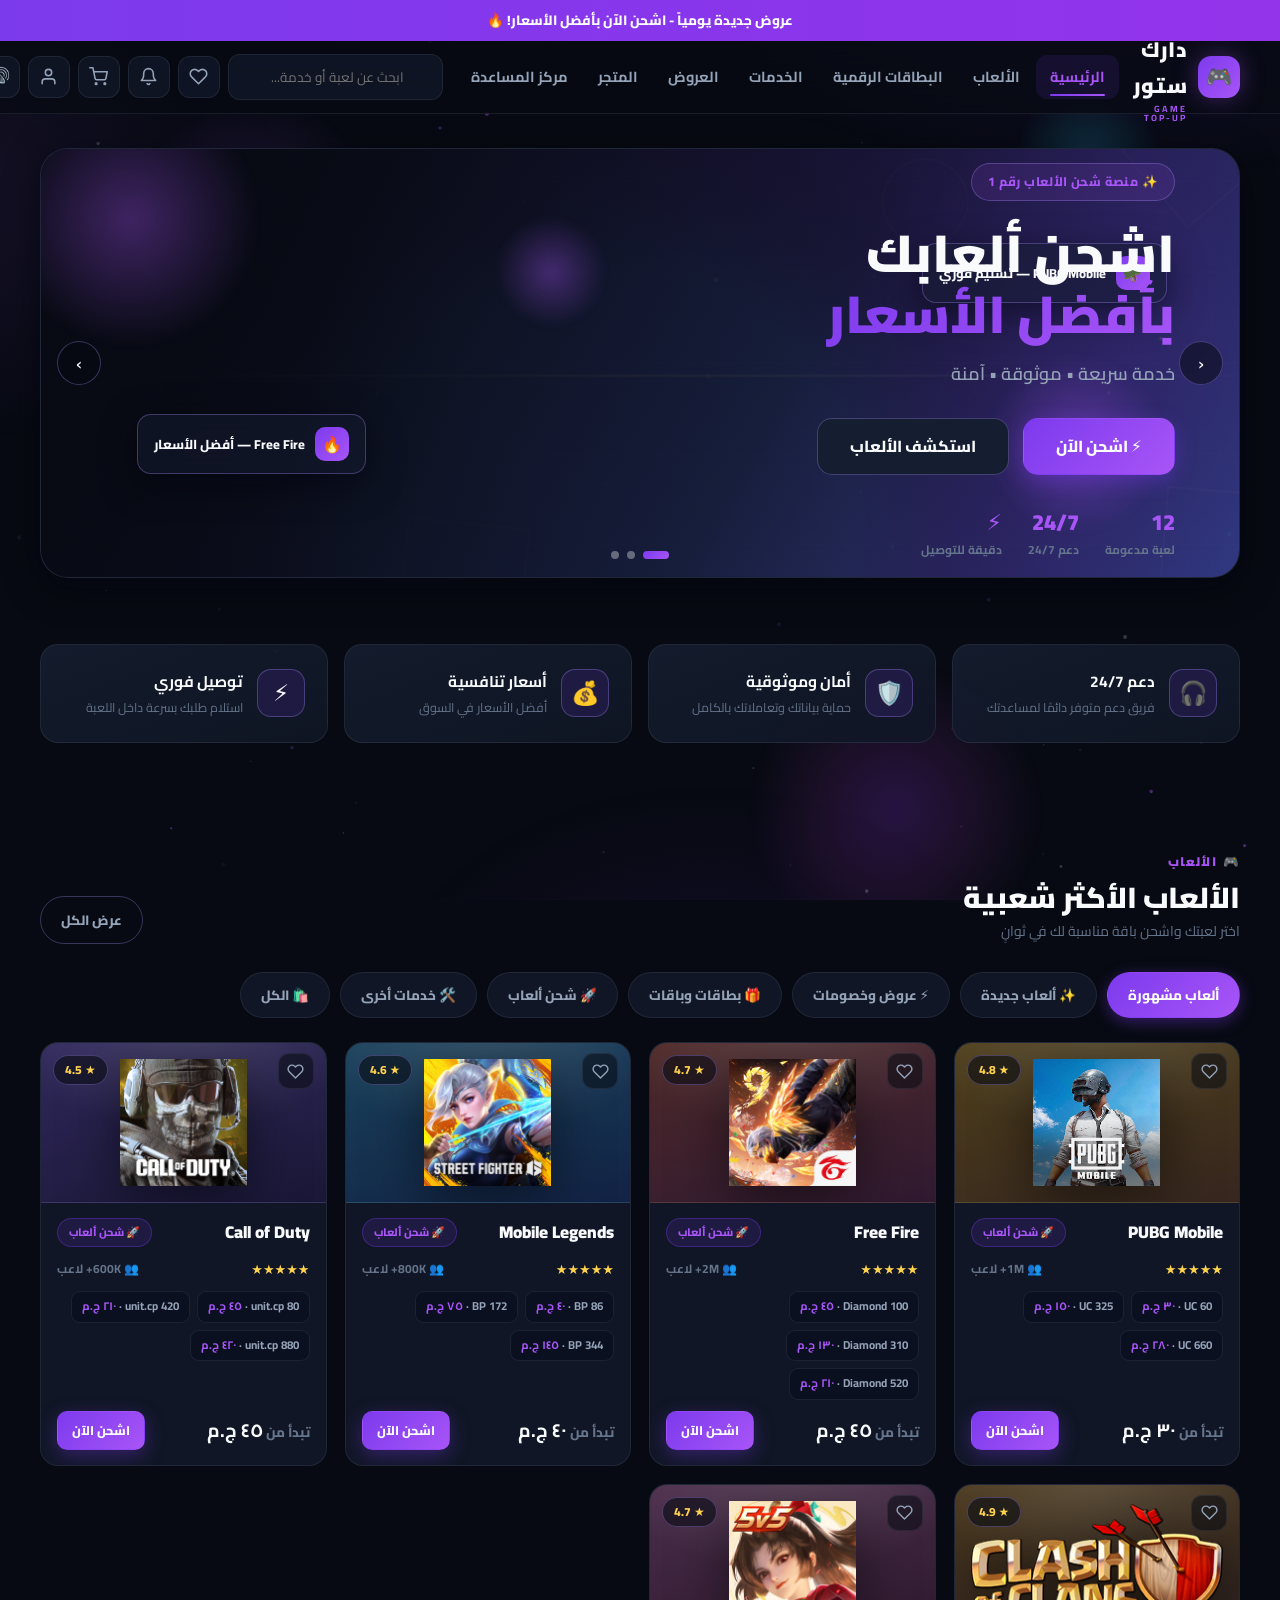
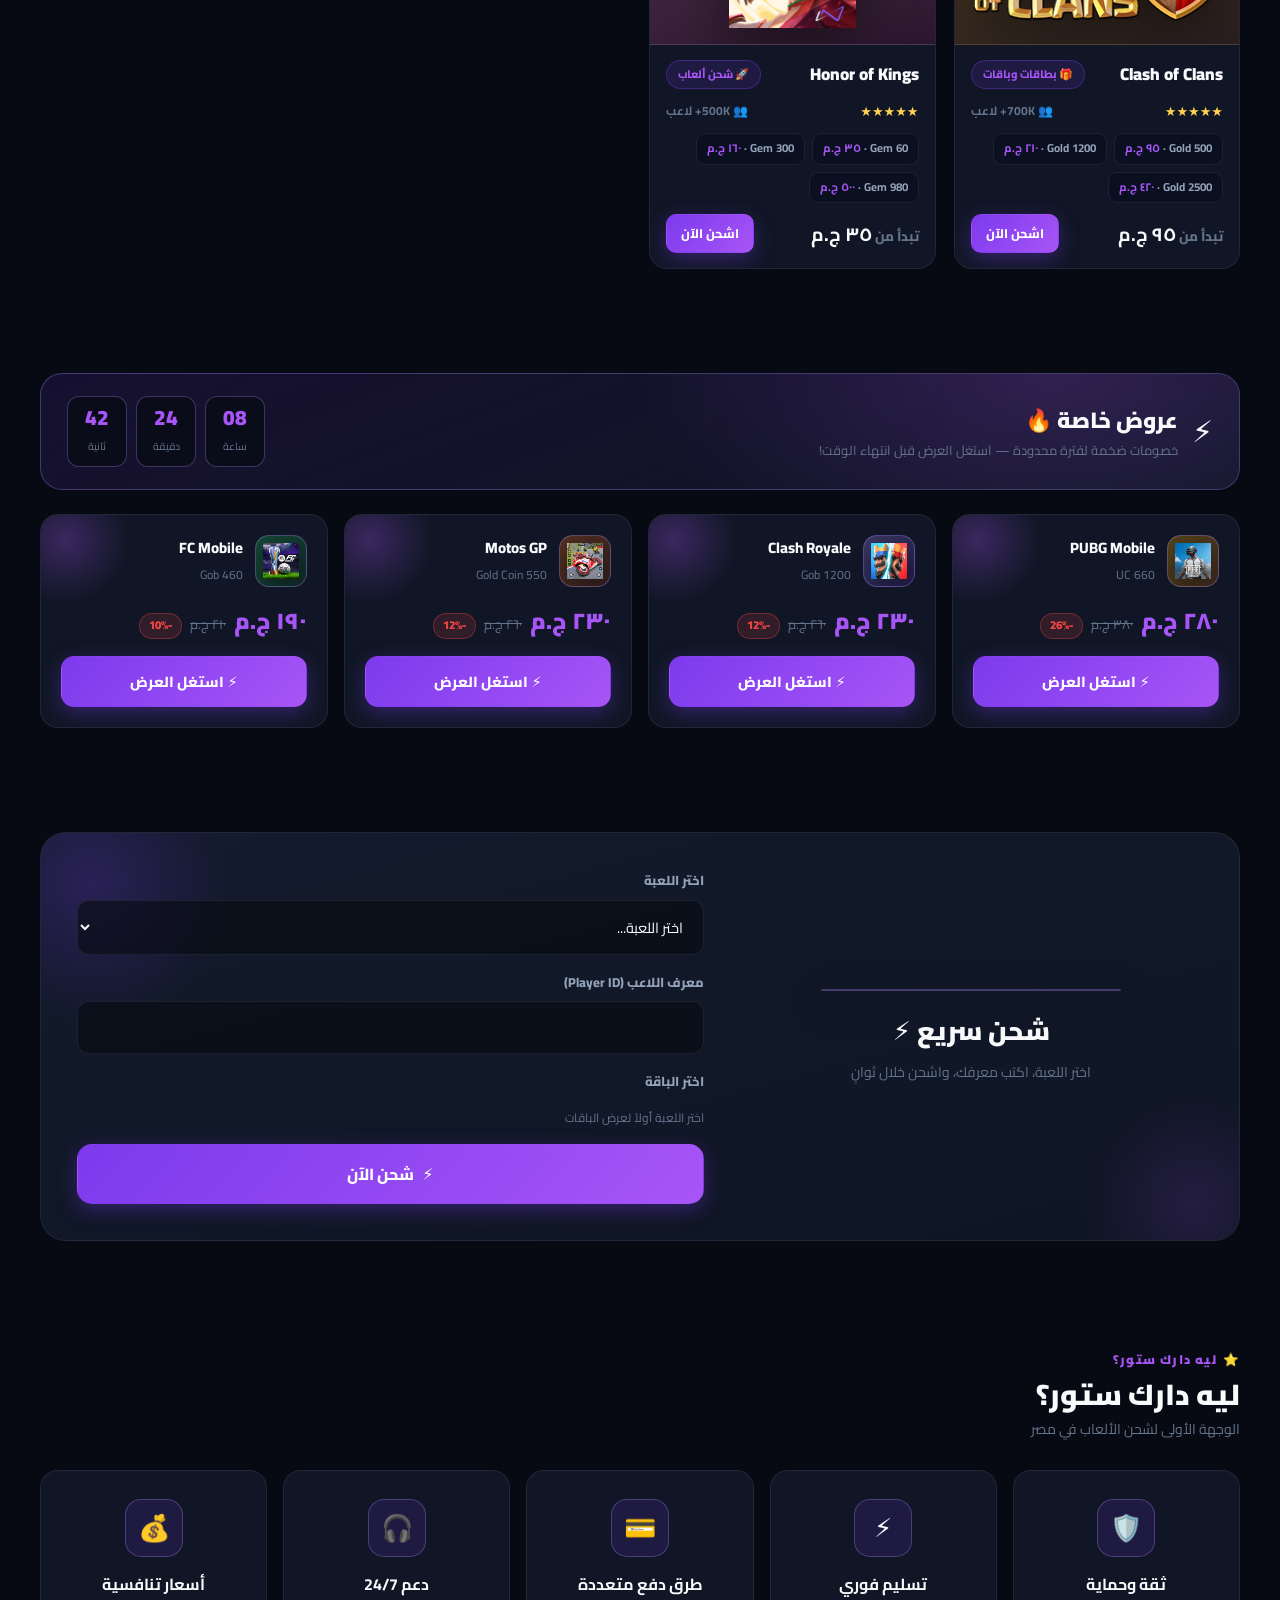
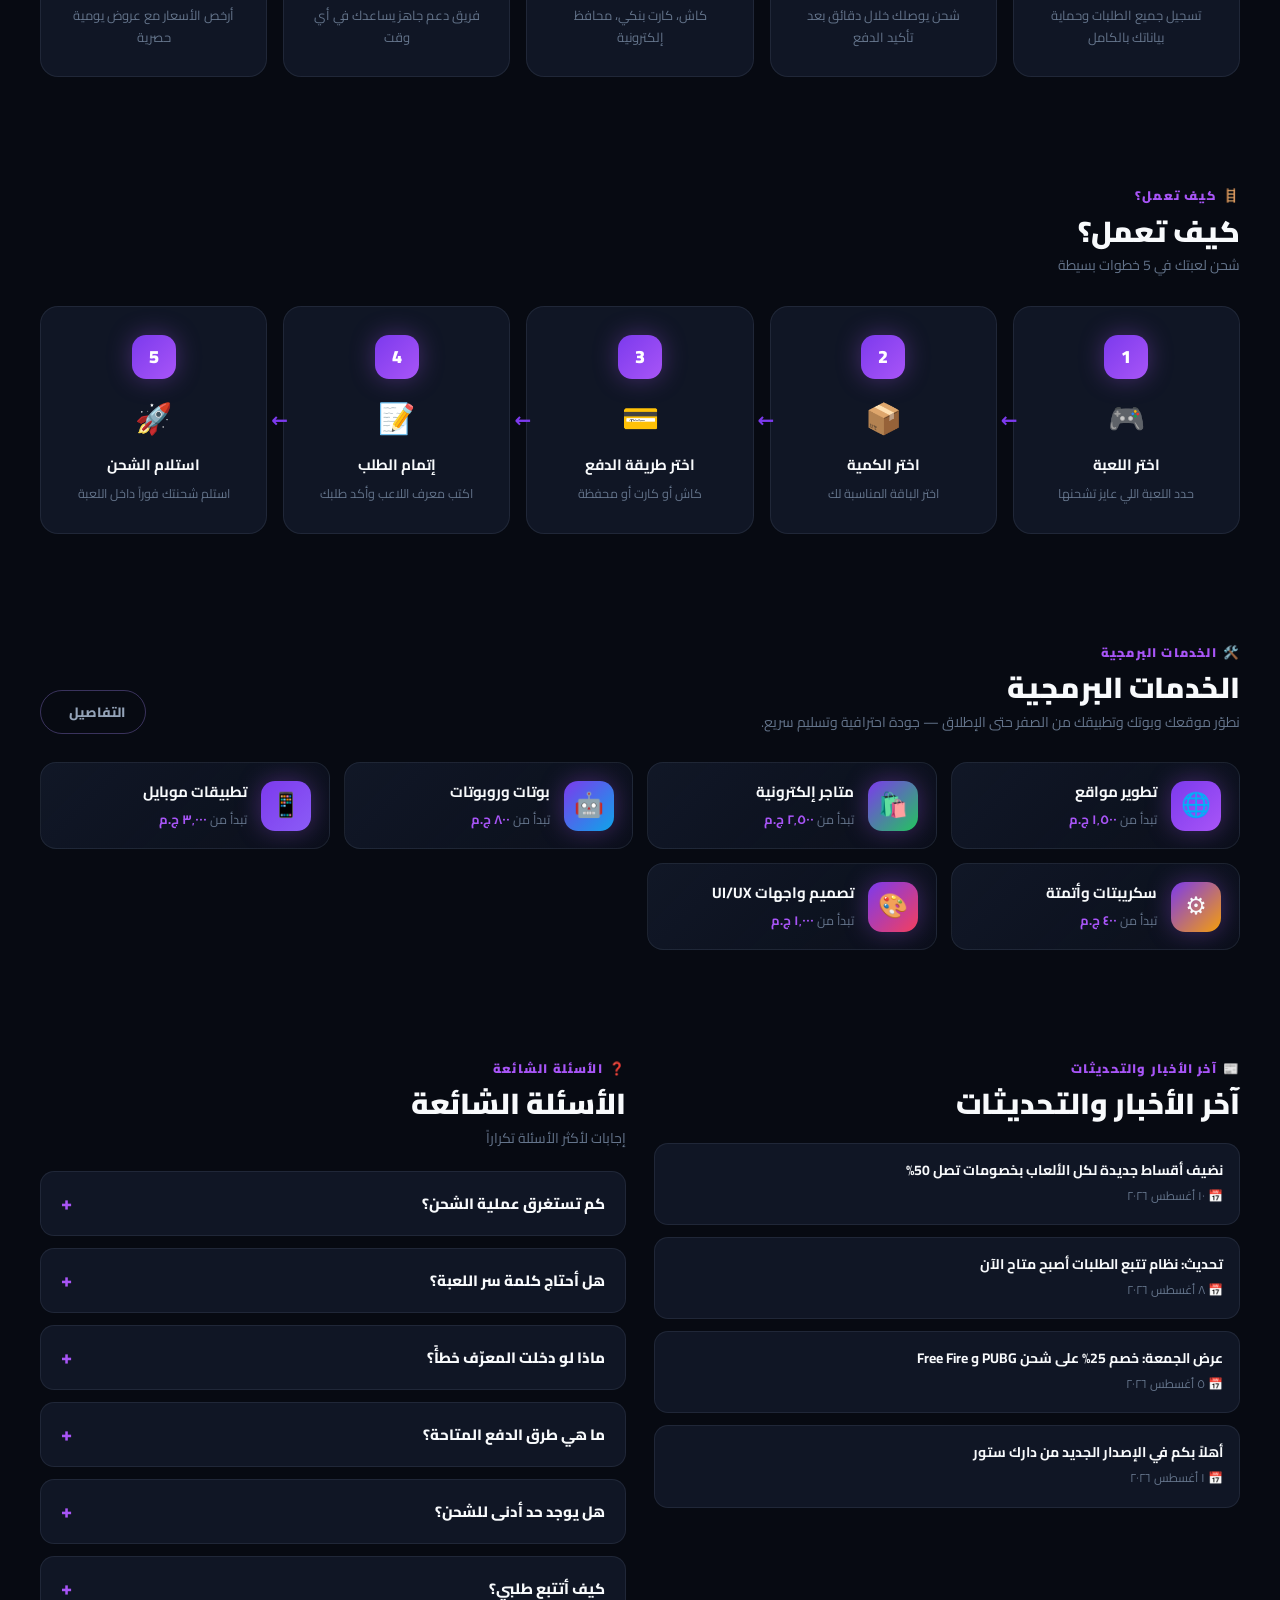
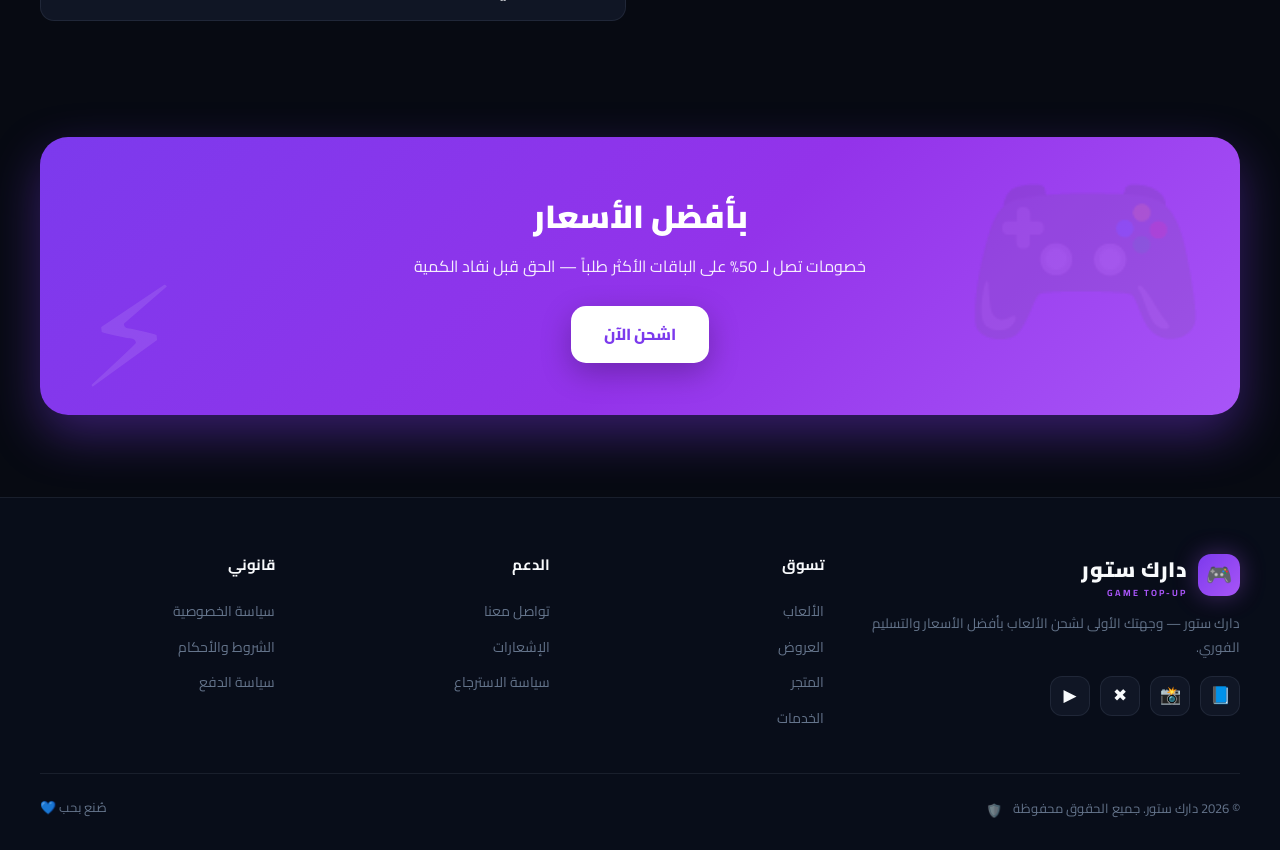
==== commit 98964a06: "Add files via upload" ====
--- a/index.html
+++ b/index.html
@@ -94,6 +94,7 @@
                 <label for="widgetId" data-i18n="widget.player"></label>
                 <input class="input" id="widgetId" type="text" autocomplete="off">
               </div>
+              <div class="player-lookup" id="widgetLookup" hidden></div>
               <div class="field">
                 <label data-i18n="widget.pkg"></label>
                 <div class="pkg-list" id="widgetPkgs"><span class="hint" data-i18n="widget.pkgPh"></span></div>
@@ -142,6 +143,23 @@
           <div class="step"><span class="snum">4</span><span class="sicon">📝</span><b data-i18n="how.4t"></b><p data-i18n="how.4d"></p></div>
           <div class="step"><span class="snum">5</span><span class="sicon">🚀</span><b data-i18n="how.5t"></b><p data-i18n="how.5d"></p></div>
         </div>
+      </div>
+    </section>
+
+    <!-- الخدمات البرمجية -->
+    <section class="section" id="services">
+      <div class="container">
+        <div class="section-head reveal">
+          <div>
+            <span class="kick">🛠️ <span data-i18n="sv.title"></span></span>
+            <h2 data-i18n="sv.title"></h2>
+            <p class="sub" data-i18n="sv.sub"></p>
+          </div>
+          <a class="link-all" href="services.html">
+            <span data-i18n="sv.details"></span> <span class="arr"></span>
+          </a>
+        </div>
+        <div class="sv-mini-grid" id="servicesHomeGrid"></div>
       </div>
     </section>
 
@@ -218,6 +236,10 @@
   <script src="config/i18n.js"></script>
   <script src="js/ui.js"></script>
   <script src="js/app.js"></script>
+  <script src="js/sounds.js"></script>
+  <script src="js/fx.js"></script>
+  <script src="js/art.js"></script>
+  <script src="js/lookup.js"></script>
   <script src="js/home.js"></script>
 </body>
 </html>
--- a/css/style.css
+++ b/css/style.css
@@ -26,8 +26,9 @@
   --font:'Cairo','Segoe UI',system-ui,sans-serif;
   --transition:.25s cubic-bezier(.4,0,.2,1);
 }
-*{margin:0;padding:0;box-sizing:border-box}
-html{scroll-behavior:smooth}
+*{margin:0;padding:0;box-sizing:border-box}
+html{scroll-behavior:smooth;overflow-x:clip}
+@supports not (overflow:clip){html{overflow-x:hidden}}
 body{
   font-family:var(--font);
   background:var(--bg);
@@ -987,3 +988,425 @@
   html{scroll-behavior:auto}
   .reveal{opacity:1;transform:none}
 }
+/* ============ FX Canvas (animated background) ============ */
+.fx-canvas{position:fixed;inset:0;width:100%;height:100%;z-index:0;pointer-events:none;display:block}
+.main-content,.footer-wrap,.site-footer{position:relative;z-index:1}
+
+/* ============ Sound button ============ */
+#soundBtn .snd-ic,#mSound{font-size:18px;line-height:1}
+#mSound{font-size:18px;width:42px;height:42px;border-radius:12px;background:rgba(21,29,48,.6);border:1px solid var(--border);color:var(--text-2);display:inline-flex;align-items:center;justify-content:center;transition:var(--transition)}
+#mSound:hover{color:var(--accent-2);border-color:var(--accent);transform:translateY(-1px)}
+
+/* ============ Generated art overrides ============ */
+.gc-banner img{opacity:1;object-position:center 30%}
+.pg-img img{object-fit:cover}
+.gm-img img{object-fit:cover;width:100%;height:100%}
+
+/* ============ Services mini grid (home) ============ */
+.sv-mini-grid{display:grid;grid-template-columns:repeat(auto-fill,minmax(250px,1fr));gap:14px}
+.sv-mini{
+  display:flex;align-items:center;gap:14px;padding:16px 18px;border-radius:16px;
+  background:linear-gradient(135deg,rgba(21,29,48,.7),rgba(16,22,37,.5));
+  border:1px solid var(--border);transition:var(--transition);position:relative;overflow:hidden;
+}
+.sv-mini::before{content:"";position:absolute;inset:0;background:radial-gradient(120px 70px at var(--mx,20%) 0%,rgba(124,58,237,.22),transparent 70%);opacity:0;transition:opacity var(--transition)}
+.sv-mini:hover{border-color:var(--border-2);transform:translateY(-4px);box-shadow:0 14px 34px rgba(124,58,237,.16)}
+.sv-mini:hover::before{opacity:1}
+.svm-ic{width:50px;height:50px;border-radius:14px;display:flex;align-items:center;justify-content:center;font-size:24px;flex-shrink:0;box-shadow:var(--glow)}
+.svm-info{flex:1;min-width:0}
+.svm-info b{display:block;font-size:15px}
+.svm-info span{color:var(--text-3);font-size:12.5px}
+.svm-info span b{display:inline;color:var(--accent-2);font-size:13px}
+.svm-arr{color:var(--text-3);transition:var(--transition)}
+.sv-mini:hover .svm-arr{color:var(--accent-2);transform:translateX(-4px)}
+[dir="ltr"] .sv-mini:hover .svm-arr{transform:translateX(4px)}
+
+/* ============ Services page ============ */
+.services-grid{display:grid;grid-template-columns:repeat(auto-fill,minmax(320px,1fr));gap:20px;padding-top:20px}
+.service-card{
+  position:relative;display:flex;flex-direction:column;border-radius:var(--radius);
+  background:linear-gradient(160deg,var(--surface-2),var(--surface));
+  border:1px solid var(--border);transition:var(--transition);cursor:pointer;overflow:hidden;
+}
+.service-card::before{content:"";position:absolute;top:0;inset-inline:0;height:3px;background:linear-gradient(90deg,var(--g1,var(--accent)),var(--g2,var(--accent-2)));opacity:.8;z-index:2}
+.service-card:hover{border-color:var(--border-2);transform:translateY(-6px);box-shadow:0 18px 46px rgba(124,58,237,.2)}
+.svc-art{position:relative;height:120px;overflow:hidden;border-bottom:1px solid var(--border)}
+.svc-art img{width:100%;height:100%;object-fit:cover}
+.svc-art::after{content:"";position:absolute;inset:0;background:linear-gradient(180deg,rgba(7,10,18,.05),rgba(7,10,18,.85))}
+.svc-body{padding:20px 20px 22px;display:flex;flex-direction:column;gap:0;flex:1}
+.svc-head{display:flex;align-items:center;gap:14px;margin-bottom:12px}
+.svc-ic{
+  width:56px;height:56px;border-radius:16px;display:flex;align-items:center;justify-content:center;font-size:28px;
+  background:linear-gradient(135deg,rgba(124,58,237,.22),rgba(168,85,247,.1));
+  border:1px solid var(--border-2);flex-shrink:0;box-shadow:var(--glow);
+}
+.svc-head h3{font-size:19px;font-weight:900}
+.svc-meta{display:flex;align-items:center;gap:8px;margin-top:2px}
+.svc-meta .stars{font-size:12px}
+.svc-meta span:not(.stars){color:var(--accent-2);font-weight:900;font-size:13px}
+.svc-desc{color:var(--text-2);font-size:13.5px;min-height:44px;margin-bottom:14px}
+.svc-price{display:flex;align-items:center;gap:8px;padding:12px 14px;border-radius:12px;background:rgba(124,58,237,.08);margin-bottom:14px;flex-wrap:wrap}
+.svc-price span{color:var(--text-3);font-size:12.5px}
+.svc-price b{font-size:24px;font-weight:900;color:var(--accent-2)}
+.svc-del{margin-inline-start:auto;background:rgba(34,197,94,.1);color:var(--ok)!important;font-weight:800;font-size:11.5px!important;padding:4px 10px;border-radius:999px;white-space:nowrap}
+.svc-feats{display:flex;flex-direction:column;gap:8px;margin-bottom:18px}
+.svc-feats span{display:flex;align-items:center;gap:8px;color:var(--text-2);font-size:13px}
+.svc-feats svg{width:15px;height:15px;color:var(--ok);flex-shrink:0}
+.svc-actions{display:flex;gap:10px;margin-top:auto}
+.svc-feats{max-height:0;overflow:hidden;opacity:0;transition:max-height .4s ease,opacity .3s ease,margin-bottom .3s ease;margin-bottom:0}
+.service-card.open .svc-feats{max-height:220px;opacity:1;margin-bottom:18px}
+.service-card .badge.hot{position:static;margin-inline-start:auto;flex-shrink:0}
+
+/* ============ Services trust strip ============ */
+.sv-trust{display:grid;grid-template-columns:repeat(auto-fit,minmax(200px,1fr));gap:14px;margin-top:26px}
+.sv-trust .trust-card{padding:18px}
+
+@media(max-width:600px){
+  .services-grid{grid-template-columns:1fr}
+  .sv-mini-grid{grid-template-columns:1fr}
+}
+
+/* ============ Real game images + clean card ============ */
+.gc-banner{
+  height:160px;overflow:hidden;cursor:pointer;position:relative;display:flex;align-items:center;justify-content:center;
+  background:linear-gradient(165deg,rgba(21,29,48,.9),rgba(7,10,18,.96));
+  background-image:linear-gradient(165deg,color-mix(in srgb,var(--g1,#7c3aed) 26%,transparent),color-mix(in srgb,var(--g2,#38bdf8) 16%,transparent));
+  border-bottom:1px solid var(--border);
+}
+.gc-banner::after{content:"";position:absolute;inset:0;background:radial-gradient(260px 150px at 50% -10%,rgba(255,255,255,.14),transparent 70%)}
+.gc-banner img{position:relative;z-index:1;width:100%;height:100%;object-fit:contain;padding:16px;opacity:1;transition:transform .6s ease,filter .6s ease;filter:drop-shadow(0 14px 28px rgba(0,0,0,.5))}
+.game-card:hover .gc-banner img{transform:scale(1.06);filter:drop-shadow(0 18px 34px rgba(124,58,237,.45))}
+.gc-banner .gc-overlay{display:none}
+.gc-head{display:flex;align-items:center;justify-content:space-between;gap:10px}
+.gc-name{position:static;inset:auto;font-size:17px;font-weight:900;text-shadow:none;margin:0}
+.gc-cat{
+  position:static;inset:auto;flex-shrink:0;background:rgba(124,58,237,.14);border:1px solid rgba(124,58,237,.35);
+  border-radius:100px;padding:4px 11px;font-size:11px;font-weight:800;color:var(--accent-2);
+}
+.flash-card .fc-top .gemoji{
+  width:52px;height:52px;flex:none;border-radius:14px;overflow:hidden;display:flex;align-items:center;justify-content:center;
+  background:linear-gradient(135deg,color-mix(in srgb,var(--g1,#7c3aed) 30%,transparent),color-mix(in srgb,var(--g2,#38bdf8) 18%,transparent)),var(--surface);
+  border:1px solid var(--border-2);padding:7px;
+}
+.flash-card .fc-top .gemoji img{width:100%;height:100%;object-fit:contain;filter:drop-shadow(0 6px 14px rgba(0,0,0,.4))}
+.prod-gallery .pg-img{
+  display:flex;align-items:center;justify-content:center;
+  background:linear-gradient(165deg,color-mix(in srgb,var(--g1,#7c3aed) 24%,transparent),color-mix(in srgb,var(--g2,#38bdf8) 14%,transparent)),var(--surface);
+}
+.prod-gallery .pg-img img{object-fit:contain;padding:30px;opacity:1}
+.prod-gallery .pg-img::after{background:linear-gradient(to top,rgba(7,10,18,.35),transparent 55%)}
+.pg-emoji{display:none}
+
+/* ============ Player ID lookup ============ */
+.player-lookup{
+  display:flex;align-items:center;gap:13px;padding:11px 15px;margin:-4px 0 16px;border-radius:15px;
+  background:linear-gradient(135deg,rgba(124,58,237,.14),rgba(21,29,48,.55));
+  border:1px solid rgba(124,58,237,.4);animation:plIn .38s cubic-bezier(.2,.9,.3,1.2);
+}
+.player-lookup[hidden]{display:none}
+@keyframes plIn{from{opacity:0;transform:translateY(-8px) scale(.97)}to{opacity:1;transform:none}}
+.pl-avatar{width:54px;height:54px;border-radius:50%;flex-shrink:0;border:2px solid var(--accent-2);box-shadow:0 0 16px rgba(168,85,247,.45)}
+.pl-info{flex:1;min-width:0;display:flex;flex-direction:column;gap:2px}
+.pl-name{font-size:15.5px;font-weight:900;overflow:hidden;text-overflow:ellipsis;white-space:nowrap}
+.pl-tag{font-size:11.5px;color:var(--text-3);font-weight:700}
+.pl-verified{display:inline-flex;align-items:center;gap:5px;font-size:11px;font-weight:800;color:#34d399}
+.pl-verified svg{width:14px;height:14px}
+.pl-id{font-size:11px;font-weight:800;color:var(--text-3);background:rgba(7,10,18,.5);border:1px solid var(--border);padding:4px 9px;border-radius:100px;flex-shrink:0}
+
+/* ============================================================
+   Mobile experience (الهاتف)
+   ============================================================ */
+@media(pointer:coarse){
+  *{-webkit-tap-highlight-color:transparent;touch-action:manipulation}
+}
+@media(max-width:900px){
+  .modal{max-width:min(470px,calc(100vw - 36px));padding:26px 20px}
+  .modal-lg{max-width:calc(100vw - 28px)}
+  .toasts{inset-inline-end:14px;left:14px;align-items:stretch}
+  .toast{min-width:0;max-width:none}
+}
+@media(max-width:640px){
+  .hero-slider{height:auto;min-height:520px}
+  .hero-slide{padding:34px 20px 84px}
+  .hero-stats{gap:10px}
+  .hstat b{font-size:20px}
+  .hero-actions{gap:10px}
+  .hero-actions .btn{min-height:46px}
+  .drawer{width:100vw;max-width:100vw;inset-inline-end:-100vw;border-radius:0}
+  .drawer.open{inset-inline-end:0}
+  .section-head{gap:14px;flex-direction:column;align-items:flex-start}
+  .section-head .link-all{align-self:stretch;justify-content:center}
+  .countdown{gap:8px}
+  .flash-head{flex-direction:column;align-items:flex-start;gap:12px}
+  .news-grid{grid-template-columns:1fr}
+  .page{padding:22px 0 48px}
+  .breadcrumb{font-size:12.5px;overflow-x:auto;white-space:nowrap;padding:4px 0}
+  .price-row{grid-template-columns:1fr}
+}
+@media(max-width:560px){
+  .logo{font-size:16px;gap:8px}
+  .logo-badge{width:36px;height:36px;font-size:16px;border-radius:11px}
+  .logo small{display:none}
+  .hdr-inner{height:62px;gap:6px}
+  .hdr-actions{gap:5px}
+  .icon-btn{width:38px;height:38px;border-radius:11px}
+  .icon-btn svg{width:18px;height:18px}
+  .lang-pill{display:none}
+  #soundBtn{display:none}
+  .count-badge{min-width:17px;height:17px;font-size:9.5px;top:-4px;inset-inline-end:-4px}
+  .site-header{border-bottom-width:1px}
+}
+@media(max-width:420px){
+  .icon-btn{width:36px;height:36px}
+  .logo-badge{width:32px;height:32px;font-size:15px}
+  .logo{font-size:15px;gap:7px}
+  .hdr-actions{gap:4px}
+  #navNotifsBtn,#navProfileBtn{display:none}
+  .hamburger{width:36px;height:36px}
+}
+@media(max-width:480px){
+  .container{padding:0 14px}
+  .game-card .gc-banner{height:150px}
+  .svm-ic{width:44px;height:44px;font-size:20px}
+  .cat-tab{padding:9px 13px;font-size:12.5px}
+  .steps{gap:12px}
+  .faq-q{padding:14px 16px}
+  .prod-actions{flex-wrap:wrap}
+  .prod-actions .btn{flex:1 1 100%}
+  .prod-actions .btn-ghost:last-of-type{flex:0 0 auto}
+  .wizard .step-c{flex:0 0 auto;min-width:88px}
+  .wizard .step-c .step-dot{width:38px;height:38px;font-size:16px}
+  .sum-row{font-size:13.5px}
+}
+
+/* =====================================================
+   صفحة اللعبة المستقلة (.gx-*)
+   ===================================================== */
+.gx-hero{
+  display:grid;grid-template-columns:1.05fr 1fr;gap:26px;align-items:stretch;
+  background:linear-gradient(160deg,var(--surface) 0%,var(--bg-soft) 100%);
+  border:1px solid var(--border);border-radius:22px;padding:26px;margin:18px 0 10px;
+  box-shadow:var(--glow-soft);position:relative;overflow:hidden;
+}
+.gx-hero::before{
+  content:"";position:absolute;inset:0;pointer-events:none;
+  background:radial-gradient(600px 260px at 12% 0%,rgba(124,58,237,.18),transparent 60%);
+}
+.gx-hero-media{
+  position:relative;border-radius:18px;overflow:hidden;min-height:340px;
+  border:1px solid var(--border-2);box-shadow:var(--glow);
+}
+.gx-hero-art{position:absolute;inset:0;background-size:cover;background-position:center;opacity:.9}
+.gx-hero-art::after{content:"";position:absolute;inset:0;background:linear-gradient(200deg,transparent 30%,rgba(7,10,18,.55))}
+.gx-hero-img{position:absolute;inset:0;width:100%;height:100%;object-fit:cover;mix-blend-mode:screen;opacity:.96}
+.gx-badge{
+  position:absolute;top:14px;inset-inline-start:14px;z-index:2;
+  background:linear-gradient(135deg,var(--accent-2),var(--accent));
+  color:#fff;font-weight:800;font-size:12.5px;padding:7px 14px;border-radius:999px;
+  box-shadow:0 6px 20px rgba(168,85,247,.4);
+}
+.gx-hero-info{display:flex;flex-direction:column;justify-content:center;gap:14px;position:relative;z-index:1}
+.gx-kick{
+  display:inline-flex;align-items:center;gap:8px;align-self:flex-start;
+  font-weight:800;font-size:13px;color:var(--accent-2);
+  background:rgba(168,85,247,.1);border:1px solid rgba(168,85,247,.25);
+  padding:6px 14px;border-radius:999px;
+}
+.gx-hero-info h1{font-size:clamp(26px,4vw,40px);font-weight:900;line-height:1.2}
+.gx-desc{color:var(--text-2);font-size:15px;max-width:52ch}
+.gx-meta{display:flex;flex-wrap:wrap;align-items:center;gap:10px}
+.gx-meta .stars{font-size:15px}
+.gx-servers{display:flex;flex-wrap:wrap;gap:8px}
+.srv-chip{
+  font-size:12px;font-weight:700;color:var(--text-2);
+  background:var(--surface-2);border:1px solid var(--border);
+  padding:6px 12px;border-radius:999px;white-space:nowrap;
+}
+.gx-actions{display:flex;flex-wrap:wrap;gap:10px;margin-top:6px}
+.gx-actions .btn{flex:0 0 auto}
+.gx-quick{border-style:dashed}
+
+.gx-stats{display:grid;grid-template-columns:repeat(4,1fr);gap:14px;margin:18px 0 6px}
+.gx-stat{
+  display:flex;align-items:center;gap:12px;
+  background:var(--surface);border:1px solid var(--border);border-radius:16px;padding:16px 18px;
+}
+.gx-stat-ic{
+  width:44px;height:44px;flex:0 0 44px;display:grid;place-items:center;font-size:20px;
+  background:linear-gradient(135deg,rgba(124,58,237,.18),rgba(168,85,247,.12));
+  border:1px solid var(--border-2);border-radius:13px;
+}
+.gx-stat b{display:block;font-size:15px;line-height:1.3}
+.gx-stat span{color:var(--text-3);font-size:12px}
+
+.gx-pkgs{display:grid;grid-template-columns:repeat(auto-fill,minmax(225px,1fr));gap:16px}
+.gx-pkg{
+  position:relative;display:flex;flex-direction:column;gap:10px;
+  background:linear-gradient(170deg,var(--surface-2),var(--surface));
+  border:1px solid var(--border);border-radius:18px;padding:20px 18px 16px;
+  transition:var(--transition);cursor:pointer;overflow:hidden;
+}
+.gx-pkg::before{
+  content:"";position:absolute;inset:0 0 auto 0;height:3px;
+  background:var(--grad);opacity:0;transition:var(--transition);
+}
+.gx-pkg:hover{transform:translateY(-4px);border-color:var(--border-2);box-shadow:var(--glow-soft)}
+.gx-pkg:hover::before,.gx-pkg.selected::before{opacity:1}
+.gx-pkg.selected{border-color:var(--border-2);box-shadow:0 0 0 1px var(--accent-2),var(--glow-soft)}
+.gx-pkg.hot{background:linear-gradient(170deg,rgba(239,68,68,.08),var(--surface))}
+.gx-best{
+  position:absolute;top:12px;inset-inline-start:12px;z-index:1;
+  background:linear-gradient(135deg,#F59E0B,#F97316);color:#0B1020;
+  font-size:11px;font-weight:900;padding:4px 10px;border-radius:999px;
+}
+.gx-off{
+  position:absolute;top:12px;inset-inline-end:12px;z-index:1;
+  background:var(--danger);color:#fff;font-size:11px;font-weight:900;
+  padding:4px 10px;border-radius:999px;
+}
+.gx-pkg-top{display:flex;flex-direction:column;gap:2px;margin-top:16px}
+.gx-amount{font-size:24px;font-weight:900;line-height:1.2}
+.gx-amount small{font-size:13px;font-weight:700;color:var(--text-2)}
+.gx-unit{color:var(--text-3);font-size:12px}
+.gx-pkg-price{display:flex;align-items:baseline;gap:10px;flex-wrap:wrap}
+.gx-pkg-price .now{font-size:20px;font-weight:900;color:var(--accent-2)}
+.gx-pkg-price .old{color:var(--text-3);text-decoration:line-through;font-size:13px}
+.gx-save{color:var(--ok);font-size:12px;font-weight:700}
+.gx-pkg-btn{width:100%;margin-top:auto}
+
+.gx-offers{display:grid;grid-template-columns:repeat(auto-fill,minmax(240px,1fr));gap:16px}
+.gx-offer{
+  position:relative;display:flex;align-items:stretch;overflow:hidden;
+  background:linear-gradient(170deg,var(--surface-2),var(--surface));
+  border:1px solid var(--border);border-radius:18px;padding:18px;gap:14px;
+  transition:var(--transition);
+}
+.gx-offer:hover{transform:translateY(-4px);border-color:var(--border-2);box-shadow:var(--glow-soft)}
+.gx-offer::after{
+  content:"";position:absolute;inset:auto -30% -40% auto;width:220px;height:220px;border-radius:50%;
+  background:radial-gradient(circle,var(--g1,var(--accent))55%,transparent 70%);opacity:.14;
+}
+.gx-offer-bolt{
+  width:48px;height:48px;flex:0 0 48px;display:grid;place-items:center;font-size:22px;align-self:center;
+  background:linear-gradient(135deg,#F59E0B,#F97316);border-radius:14px;color:#0B1020;
+  box-shadow:0 8px 22px rgba(245,158,11,.35);
+}
+.gx-offer-body{display:flex;flex-direction:column;gap:8px;position:relative;z-index:1}
+.gx-offer-label{font-weight:800;font-size:14px}
+.gx-offer-price{display:flex;align-items:center;gap:8px;flex-wrap:wrap}
+.gx-offer-price .now{font-size:18px;font-weight:900;color:var(--accent-2)}
+.gx-offer-price .old{color:var(--text-3);text-decoration:line-through;font-size:12px}
+.gx-offer-price .off{background:var(--danger);color:#fff;font-size:11px;font-weight:900;padding:2px 8px;border-radius:999px}
+.gx-offer-grab{margin-top:auto}
+
+.gx-buy-actions{display:flex;gap:12px;flex-wrap:wrap;margin-top:4px}
+.gx-buy-actions .btn{flex:1 1 200px}
+
+.prod-gx-link{
+  display:inline-flex;align-items:center;gap:8px;margin-top:14px;
+  color:var(--accent-2);font-weight:800;font-size:14px;text-decoration:none;
+  border:1px dashed var(--border-2);border-radius:12px;padding:9px 16px;
+  transition:var(--transition);
+}
+.prod-gx-link:hover{background:rgba(168,85,247,.1);box-shadow:var(--glow-soft)}
+
+/* =====================================================
+   صفحة الخدمات البرمجية الكبيرة (.sv-*)
+   ===================================================== */
+.sv-hero{
+  position:relative;overflow:hidden;border-radius:24px;margin:18px 0 6px;
+  border:1px solid var(--border-2);box-shadow:var(--glow-soft);
+}
+.sv-hero-bg{position:absolute;inset:0;background-size:cover;background-position:center}
+.sv-hero-bg::after{content:"";position:absolute;inset:0;background:linear-gradient(120deg,rgba(7,10,18,.92) 30%,rgba(7,10,18,.55))}
+.sv-hero-grid{
+  position:relative;z-index:1;display:grid;grid-template-columns:1.15fr .85fr;gap:28px;
+  align-items:center;padding:46px 42px 30px;
+}
+.sv-hero-content{display:flex;flex-direction:column;gap:16px}
+.sv-hero-kick{
+  align-self:flex-start;display:inline-flex;align-items:center;gap:8px;
+  font-weight:800;font-size:13px;color:var(--accent-2);
+  background:rgba(168,85,247,.12);border:1px solid rgba(168,85,247,.3);
+  padding:7px 16px;border-radius:999px;
+}
+.sv-hero-content h1{font-size:clamp(26px,4vw,42px);font-weight:900;line-height:1.25;max-width:22ch}
+.sv-hero-content p{color:var(--text-2);font-size:15px;max-width:52ch}
+.sv-hero-actions{display:flex;gap:12px;flex-wrap:wrap;margin-top:6px}
+.sv-hero-stats{
+  position:relative;z-index:1;display:grid;grid-template-columns:repeat(3,1fr);
+  gap:1px;background:var(--border);border-top:1px solid var(--border);
+}
+.sv-hstat{background:rgba(11,16,32,.72);padding:18px;text-align:center;display:flex;flex-direction:column;gap:2px}
+.sv-hstat b{font-size:30px;font-weight:900;background:var(--grad);-webkit-background-clip:text;background-clip:text;color:transparent;line-height:1.2}
+.sv-hstat b span{color:var(--accent-2);-webkit-text-fill-color:var(--accent-2)}
+.sv-hstat span{color:var(--text-3);font-size:12.5px}
+
+.sv-code{
+  border-radius:16px;overflow:hidden;border:1px solid var(--border);
+  background:rgba(5,8,16,.85);box-shadow:0 24px 60px rgba(2,4,12,.6);
+  font-family:Consolas,'Courier New',monospace;
+}
+.sv-code-head{display:flex;align-items:center;gap:7px;padding:11px 14px;background:rgba(21,29,48,.9);border-bottom:1px solid var(--border)}
+.sv-code-head .dot{width:11px;height:11px;border-radius:50%}
+.sv-code-head .r{background:#ff5f57}.sv-code-head .y{background:#febc2e}.sv-code-head .g{background:#28c840}
+.sv-code-head b{margin-inline-start:8px;color:var(--text-3);font-size:12px;font-weight:700}
+.sv-code-body{padding:14px 16px;font-size:12.5px;line-height:2}
+.sv-code-body p{display:flex;gap:12px;white-space:nowrap}
+.sv-code-body i{color:var(--text-3);font-style:normal;width:18px;text-align:end;flex-shrink:0;opacity:.6}
+.sv-code-body .kw{color:#c792ea}.sv-code-body .fn{color:#82aaff}.sv-code-body .str{color:#c3e88d}
+.sv-code-body .num{color:#f78c6c}.sv-code-body .cm{color:#546e7a}
+
+.sv-tech{display:flex;flex-wrap:wrap;gap:10px;justify-content:center}
+.sv-tech-chip{
+  font-family:Consolas,'Courier New',monospace;font-size:13px;font-weight:700;color:var(--text-2);
+  background:var(--surface-2);border:1px solid var(--border);border-radius:12px;padding:9px 16px;
+  transition:var(--transition);cursor:default;
+}
+.sv-tech-chip:hover{color:var(--accent-2);border-color:var(--border-2);transform:translateY(-3px);box-shadow:var(--glow-soft)}
+.faq-list{display:flex;flex-direction:column;gap:12px;max-width:820px;margin-inline:auto}
+.faq-list .faq-item{margin-bottom:0}
+
+@media(max-width:900px){
+  .sv-hero-grid{grid-template-columns:1fr;padding:34px 24px 24px;gap:22px}
+  .sv-code{max-width:520px}
+}
+@media(max-width:560px){
+  .sv-hero{grid-template-columns:1fr}
+  .sv-hero-grid{padding:26px 18px 18px}
+  .sv-hero-content h1{font-size:24px}
+  .sv-hero-actions .btn{flex:1 1 100%}
+  .sv-hero-stats{grid-template-columns:repeat(3,1fr)}
+  .sv-hstat{padding:12px 6px}
+  .sv-hstat b{font-size:22px}
+  .sv-code-body{font-size:11px;padding:10px 12px}
+  .sv-code-body i{width:14px}
+}
+@media(max-width:420px){
+  .sv-hero-stats{grid-template-columns:1fr;gap:0}
+  .sv-hstat{border-bottom:1px solid var(--border)}
+  .sv-hstat:last-child{border-bottom:none}
+  .sv-tech-chip{padding:8px 12px;font-size:12px}
+}
+
+@media(max-width:900px){
+  .gx-hero{grid-template-columns:1fr;padding:18px}
+  .gx-hero-media{min-height:220px}
+  .gx-stats{grid-template-columns:repeat(2,1fr)}
+}
+@media(max-width:480px){
+  .gx-hero{padding:12px;border-radius:16px}
+  .gx-hero-media{min-height:170px;border-radius:12px}
+  .gx-actions .btn{flex:1 1 100%}
+  .gx-stats{gap:10px}
+  .gx-stat{padding:12px;gap:10px}
+  .gx-stat-ic{width:38px;height:38px;flex:0 0 38px;font-size:17px;border-radius:11px}
+  .gx-pkgs{grid-template-columns:repeat(auto-fill,minmax(150px,1fr));gap:12px}
+  .gx-pkg{padding:14px 12px 12px}
+  .gx-amount{font-size:19px}
+  .gx-pkg-price .now{font-size:16px}
+  .gx-offers{grid-template-columns:1fr}
+  .gx-buy-actions .btn{flex:1 1 100%}
+}
+
+
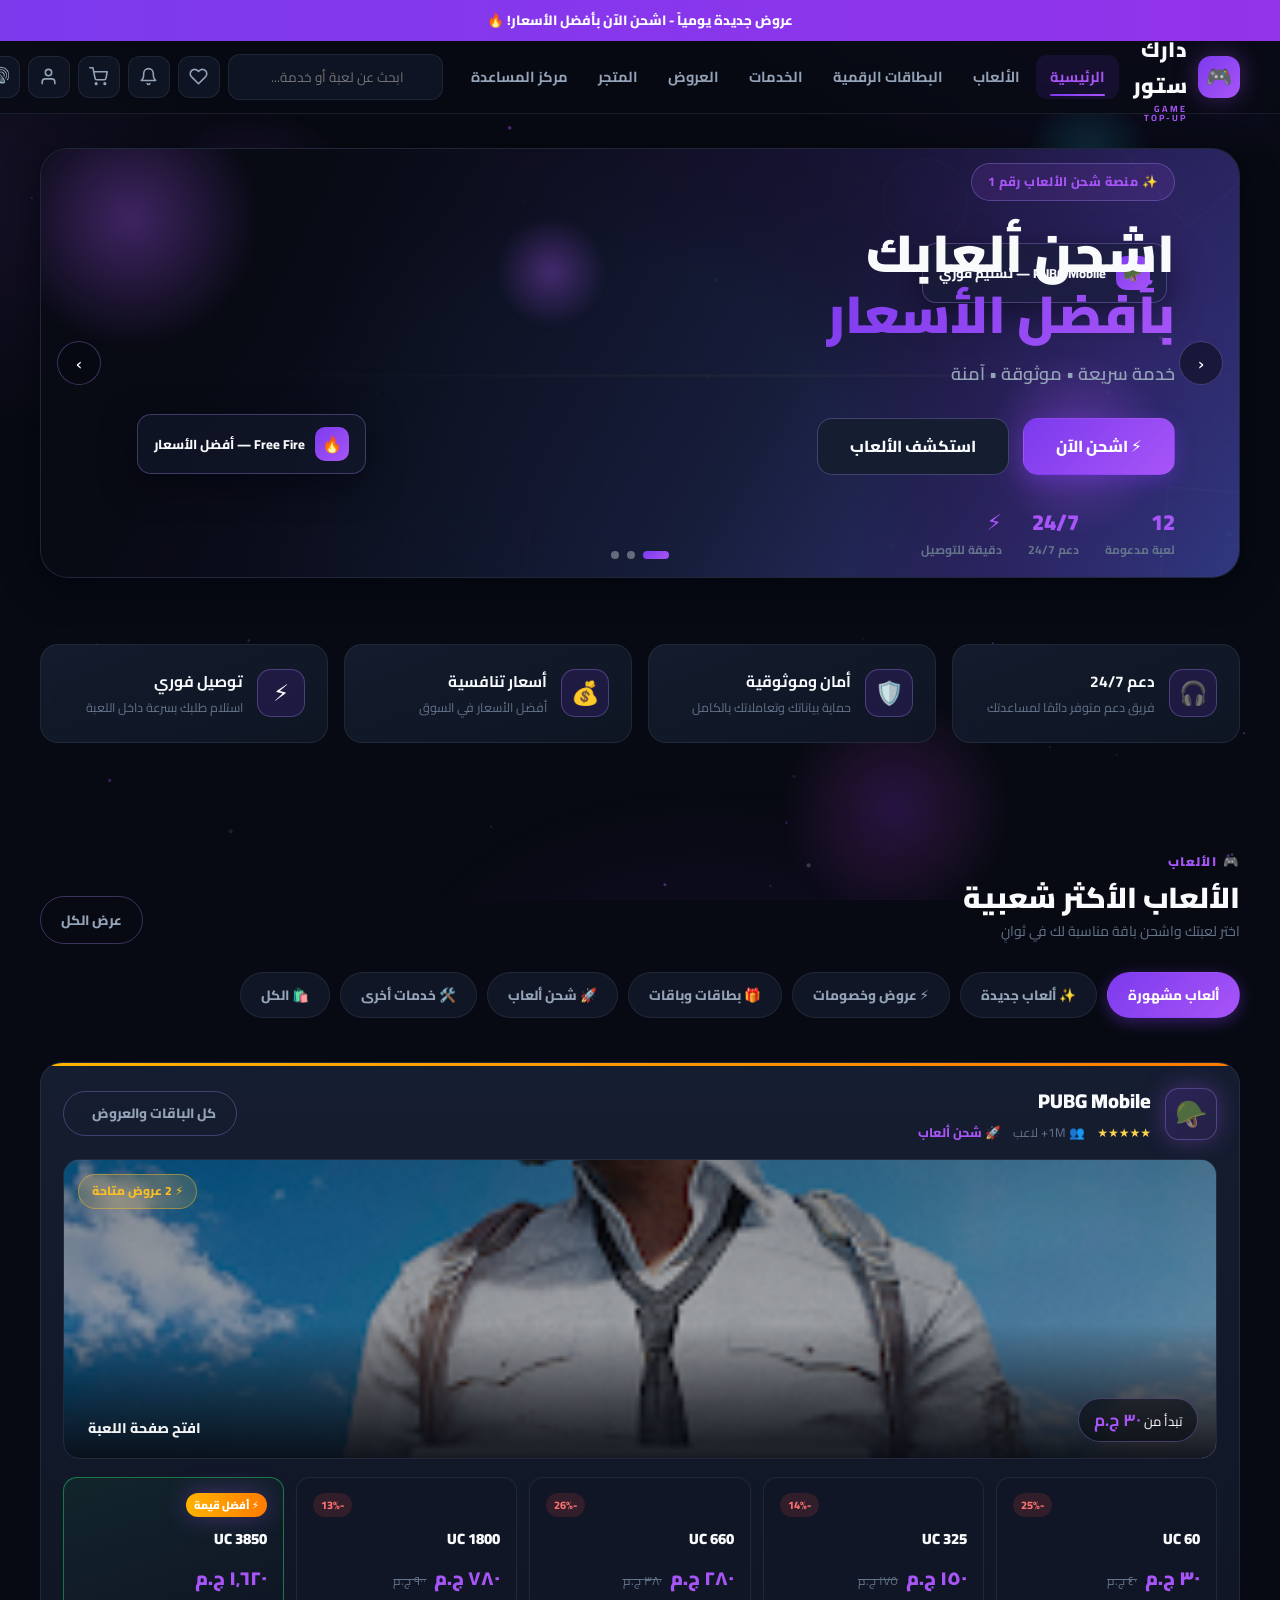
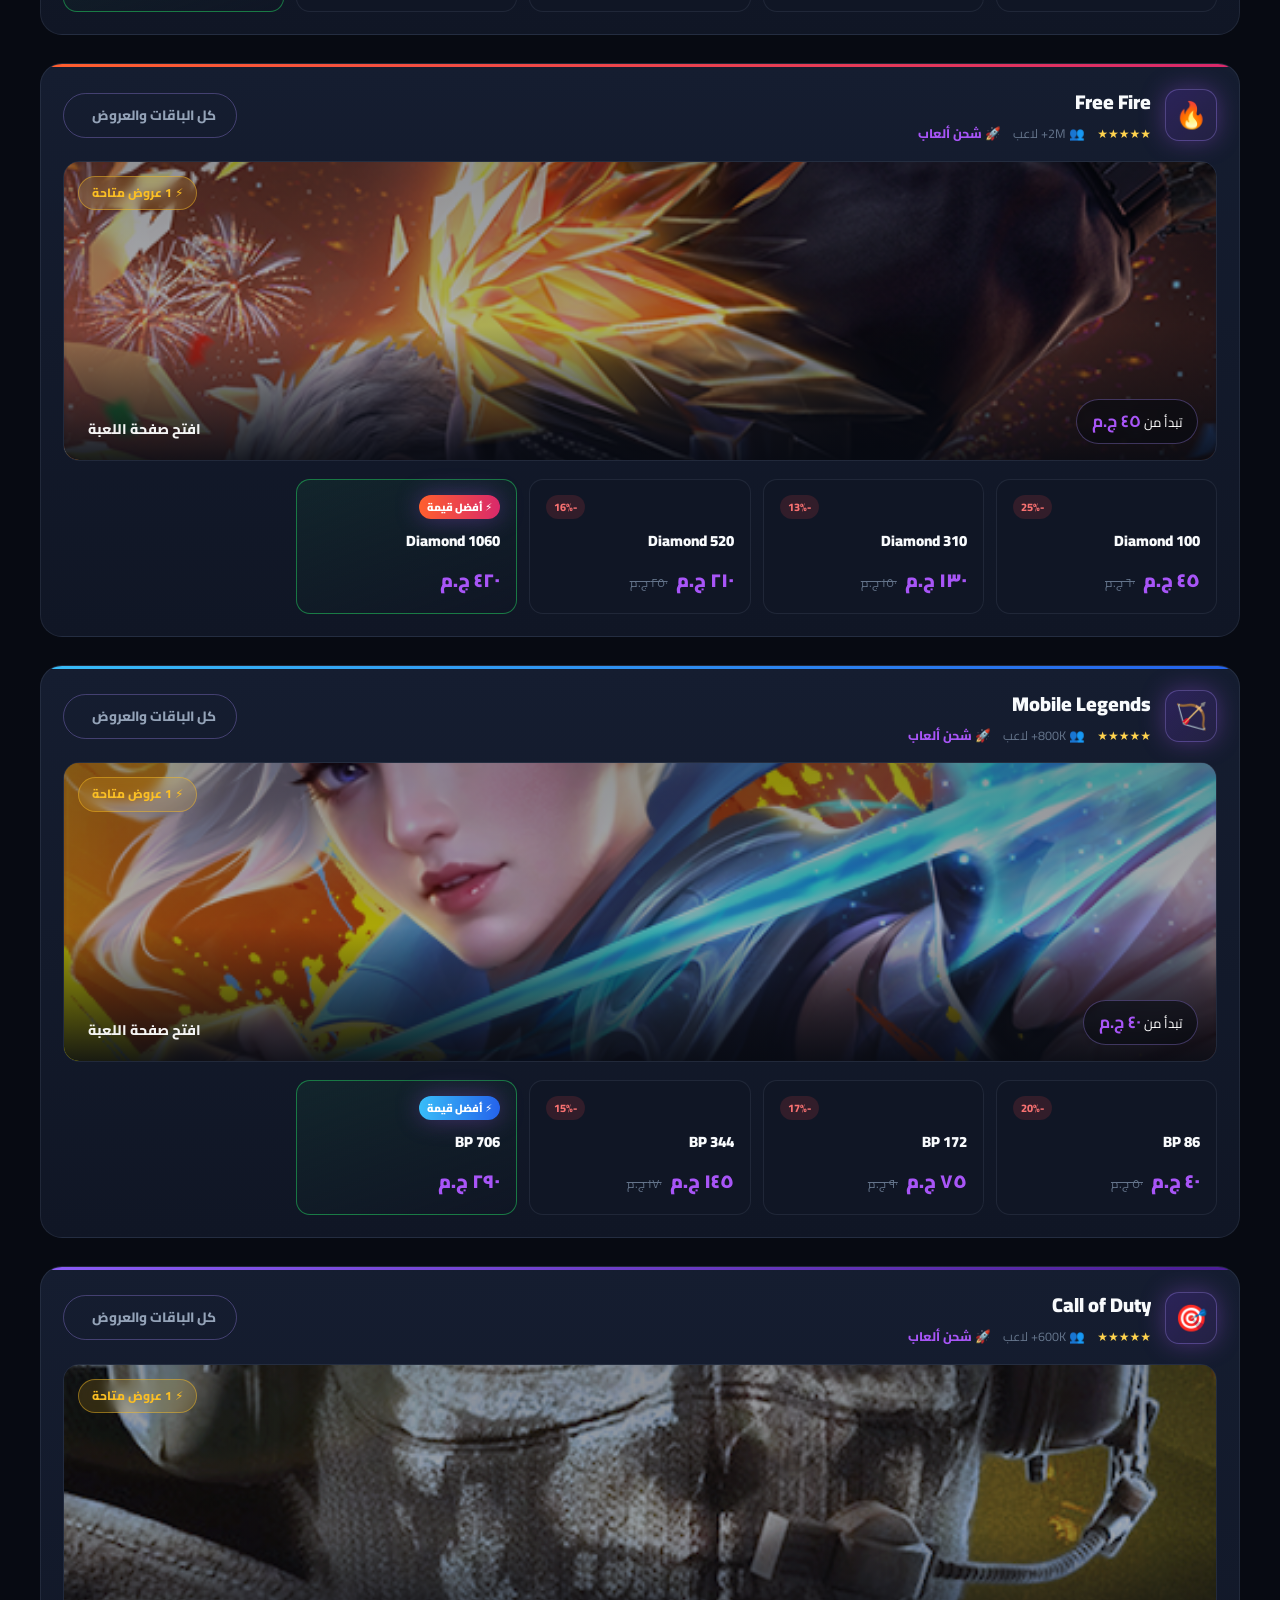
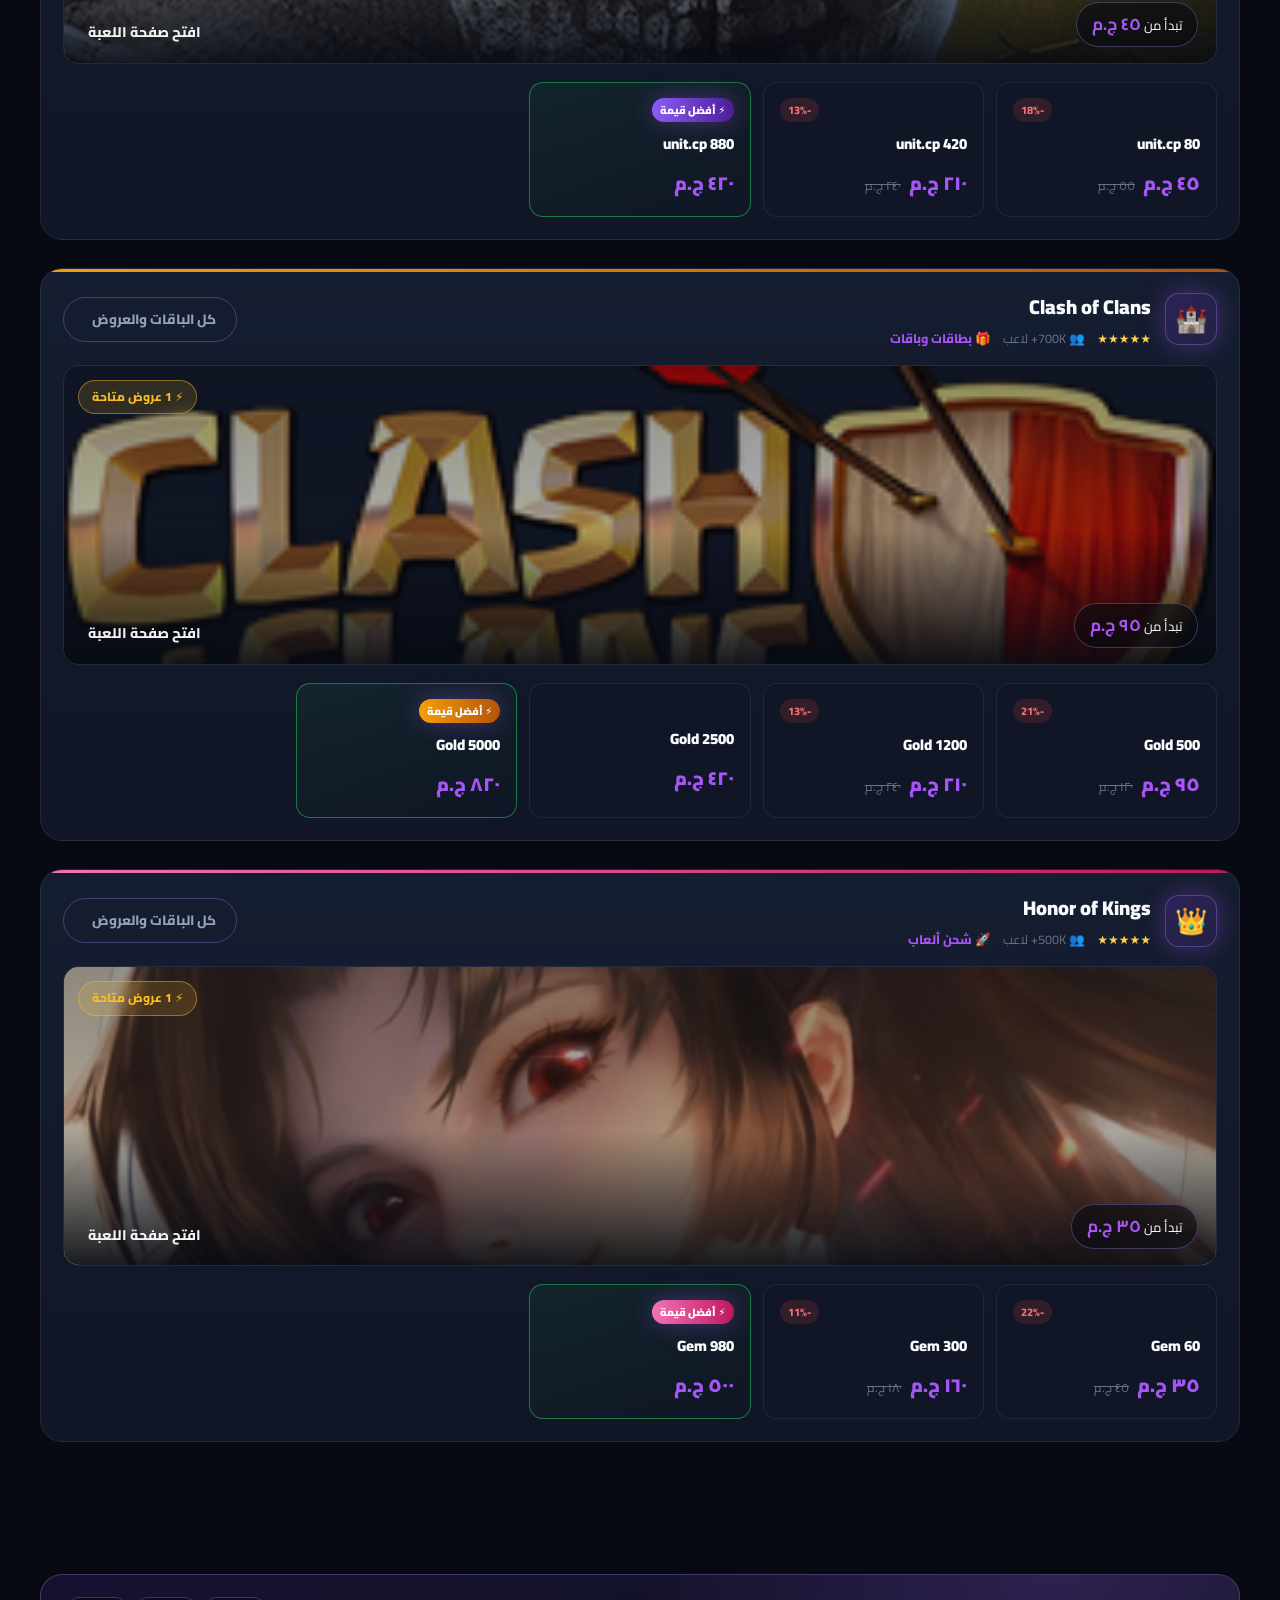
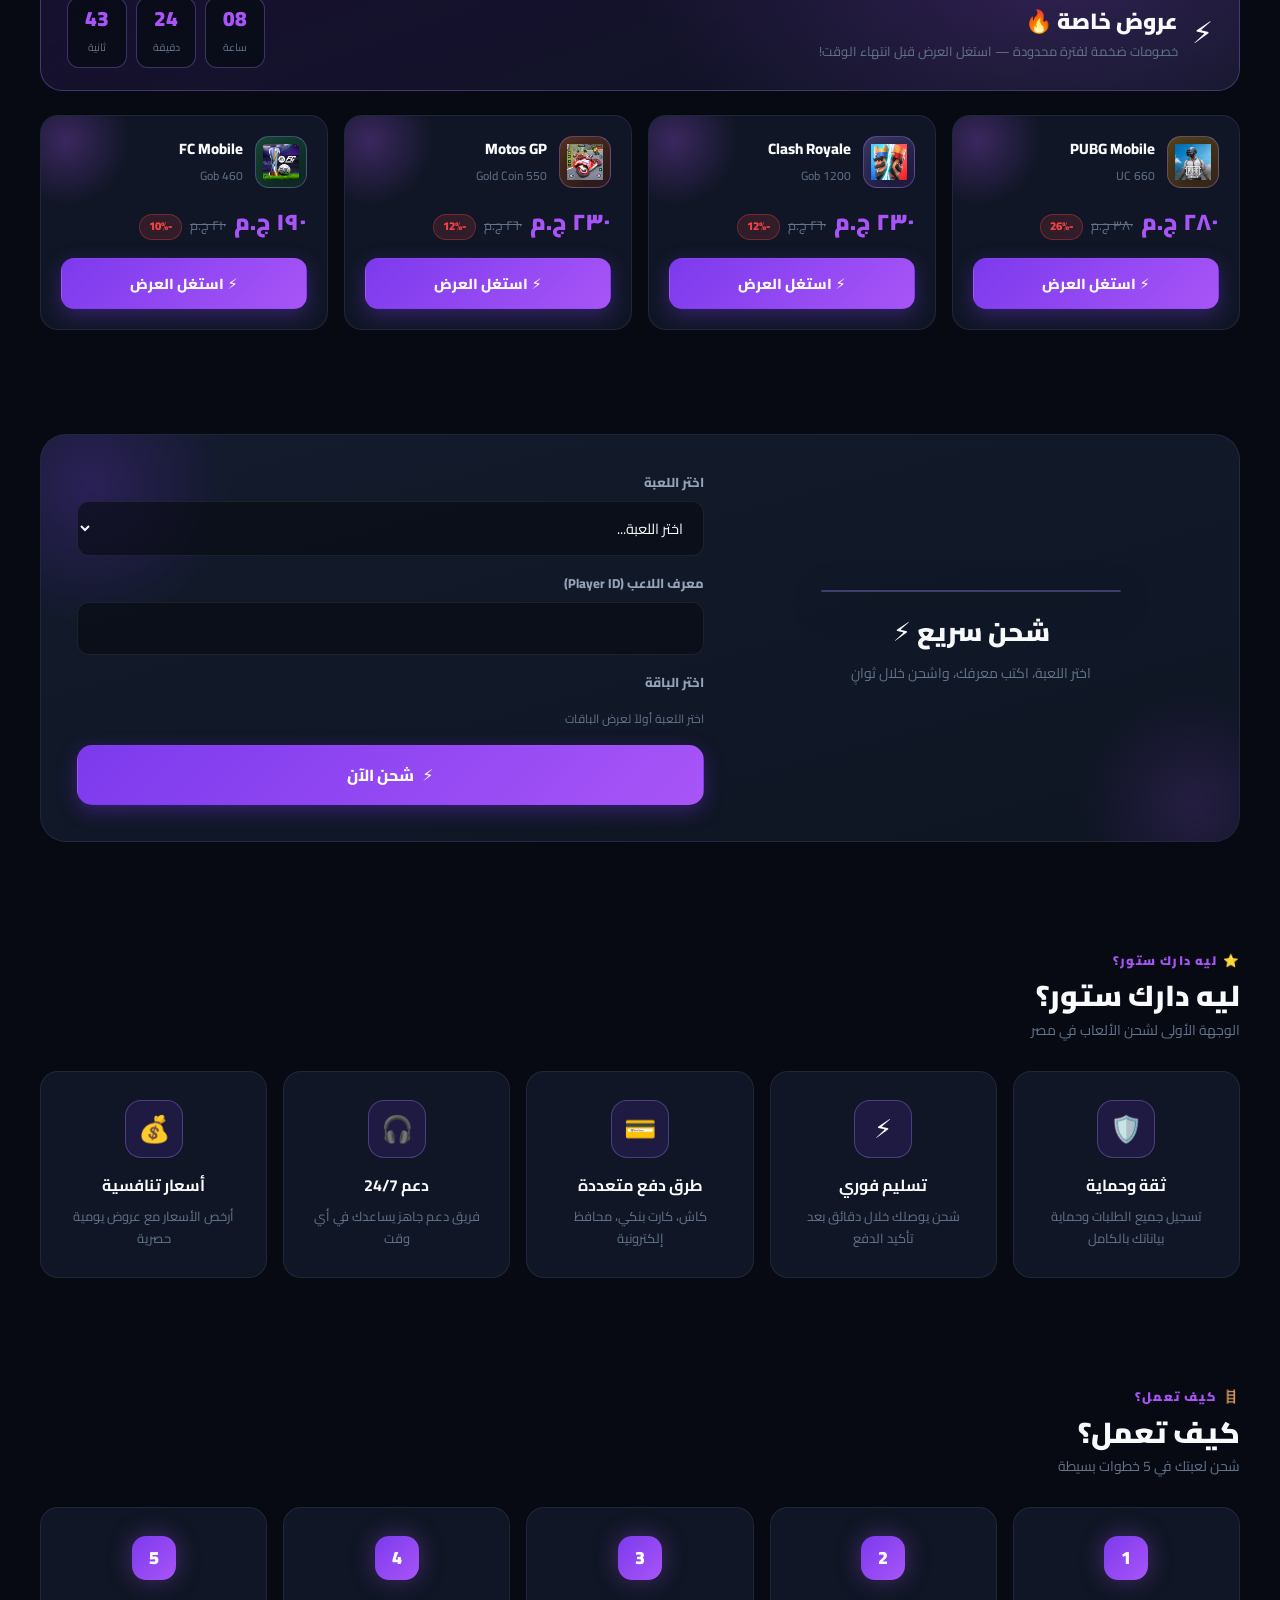
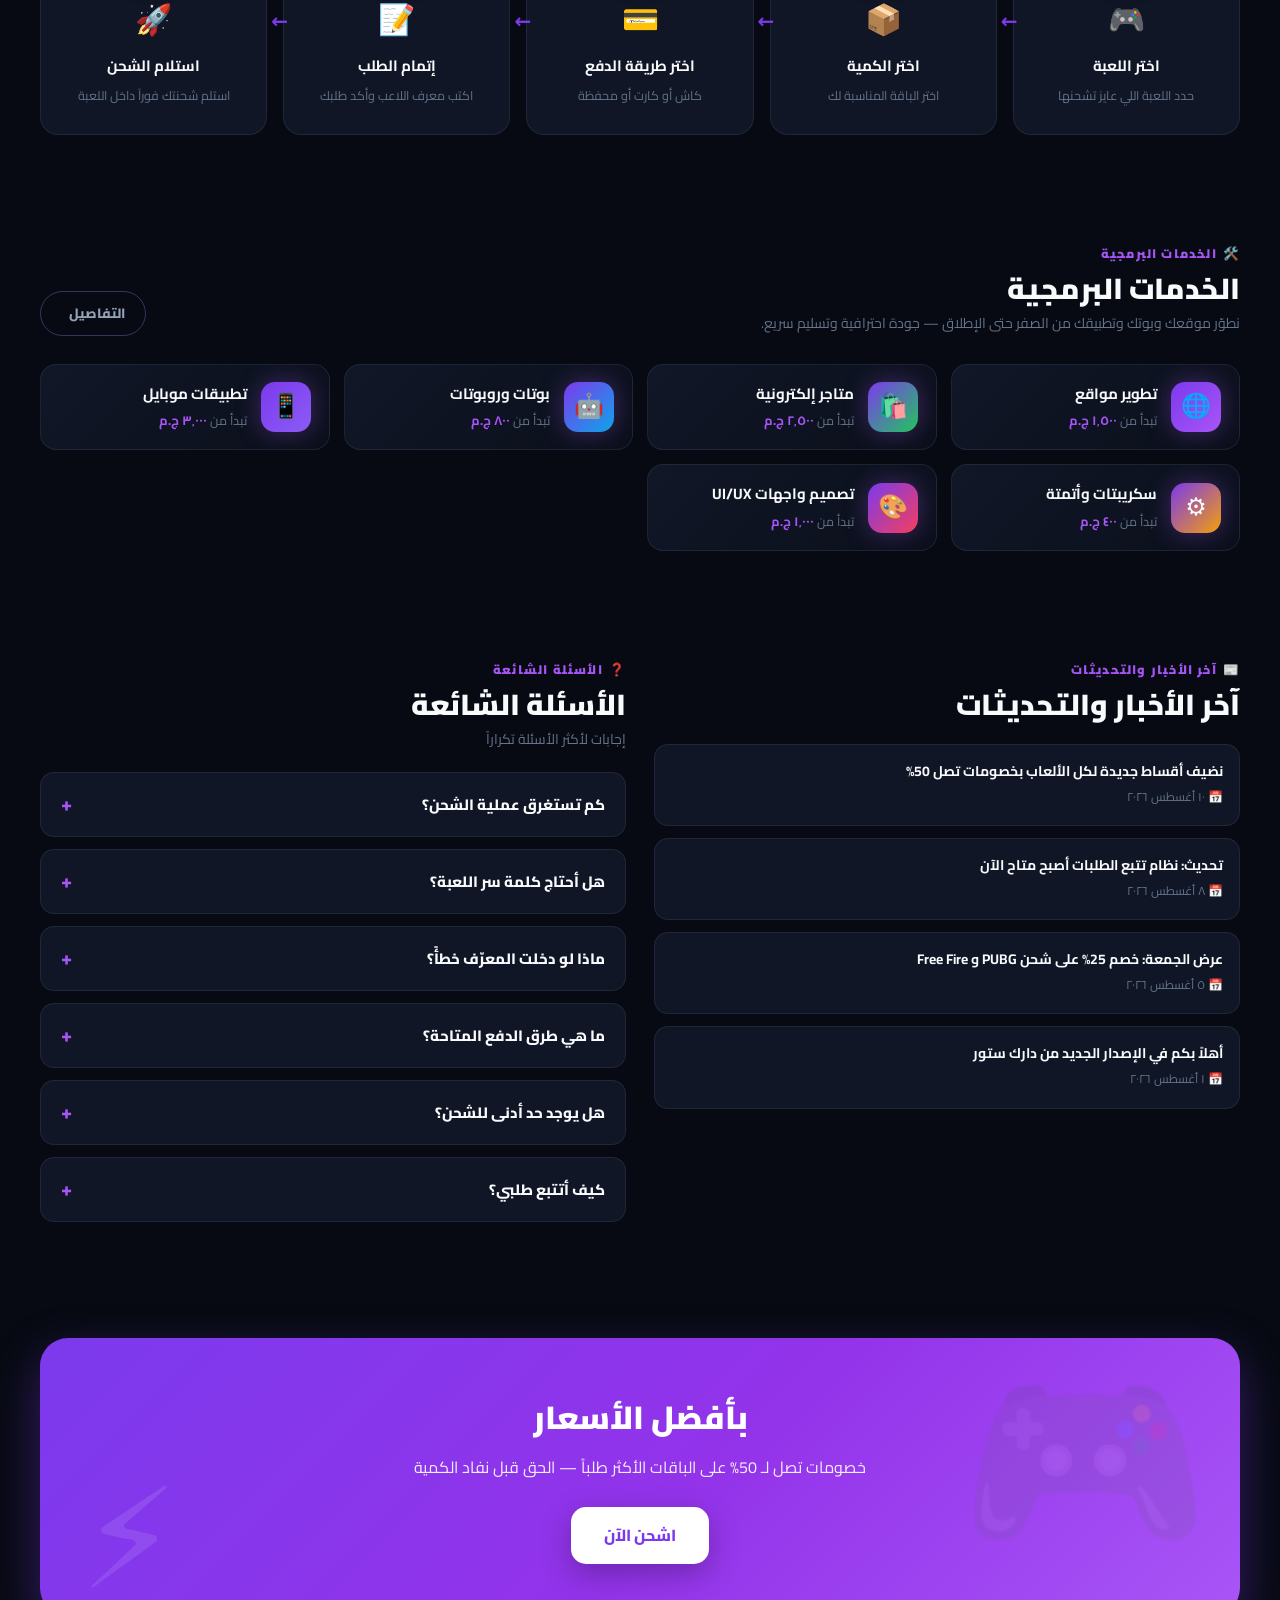
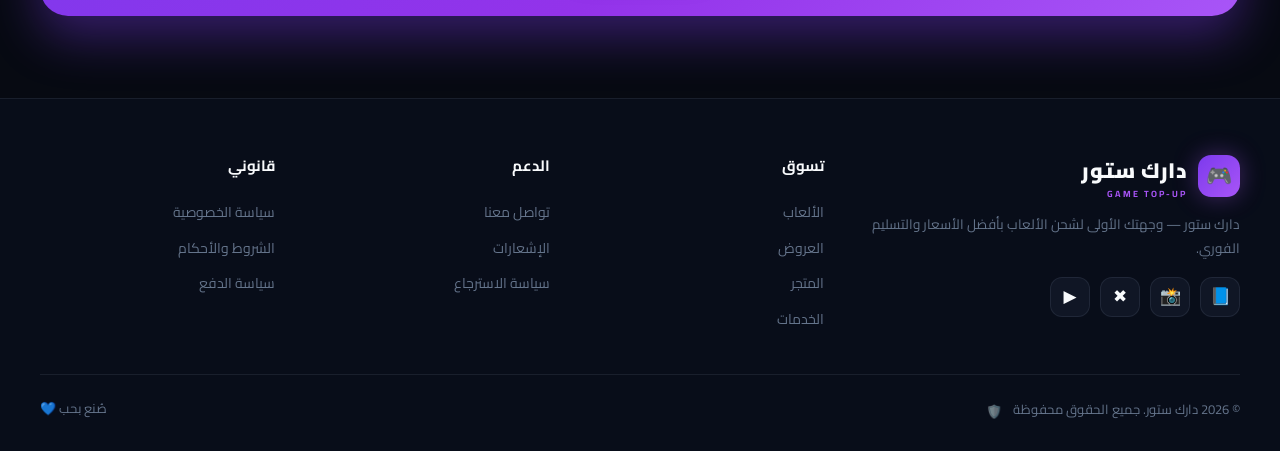
==== commit 38e116de: "Add files via upload" ====
--- a/index.html
+++ b/index.html
@@ -50,7 +50,7 @@
           </button>
         </div>
         <div class="cat-tabs" id="catTabs"></div>
-        <div class="games-grid" id="gamesGrid"></div>
+        <div class="gs-list" id="gamesGrid"></div>
       </div>
     </section>
 
--- a/css/style.css
+++ b/css/style.css
@@ -265,7 +265,66 @@
 }
 .cat-tab:hover{color:var(--text);border-color:var(--border-2);transform:translateY(-1px)}
 .cat-tab.active{background:var(--grad);color:#fff;border-color:transparent;box-shadow:0 4px 16px rgba(124,58,237,.4)}
-.games-grid{display:grid;grid-template-columns:repeat(auto-fill,minmax(280px,1fr));gap:18px}
+.games-grid{display:grid;grid-template-columns:repeat(auto-fill,minmax(280px,1fr));gap:18px}
+.gs-list{display:flex;flex-direction:column;padding-top:20px}
+.game-section{
+  border:1px solid var(--border);border-radius:22px;overflow:hidden;
+  background:linear-gradient(180deg,var(--surface-2),var(--surface));
+  padding:22px;margin-bottom:28px;transition:var(--transition);
+}
+.game-section:hover{border-color:var(--border-2)}
+.game-section::before{content:"";display:block;height:3px;margin:-22px -22px 18px;background:linear-gradient(90deg,var(--g1,var(--accent)),var(--g2,var(--accent-2)))}
+.gs-head{display:flex;align-items:center;justify-content:space-between;gap:14px;margin-bottom:16px}
+.gs-title{display:flex;align-items:center;gap:14px;min-width:0}
+.gs-title-txt{min-width:0}
+.gs-ic{
+  width:52px;height:52px;border-radius:14px;display:flex;align-items:center;justify-content:center;font-size:26px;
+  background:linear-gradient(135deg,rgba(124,58,237,.22),rgba(168,85,247,.1));
+  border:1px solid var(--border-2);flex-shrink:0;box-shadow:var(--glow);
+}
+.gs-name{font-size:20px;font-weight:900;white-space:nowrap;overflow:hidden;text-overflow:ellipsis}
+.gs-meta{display:flex;align-items:center;gap:12px;margin-top:4px;color:var(--text-3);font-size:12.5px;flex-wrap:wrap}
+.gs-cat{color:var(--accent-2);font-weight:800}
+.gs-all{flex-shrink:0}
+.gs-banner{
+  position:relative;height:300px;border-radius:16px;overflow:hidden;cursor:pointer;
+  border:1px solid var(--border);
+}
+.gs-banner img{width:100%;height:100%;object-fit:cover;transition:transform .7s ease;opacity:.92}
+.gs-banner:hover img{transform:scale(1.05)}
+.gs-banner-ov{position:absolute;inset:0;background:linear-gradient(to top,rgba(7,10,18,.92) 0%,rgba(7,10,18,.28) 45%,rgba(7,10,18,.4))}
+.gs-banner-min{
+  position:absolute;bottom:16px;inset-inline-start:18px;z-index:2;color:#fff;font-size:13px;
+  background:rgba(7,10,18,.6);backdrop-filter:blur(6px);border:1px solid var(--border-2);
+  padding:7px 15px;border-radius:999px;
+}
+.gs-banner-min b{color:var(--accent-2);font-size:17px}
+.gs-banner-flash{
+  position:absolute;top:14px;inset-inline-end:14px;z-index:2;font-weight:800;font-size:12px;
+  background:rgba(251,191,36,.14);border:1px solid rgba(251,191,36,.45);color:#fbbf24;
+  padding:6px 13px;border-radius:999px;backdrop-filter:blur(6px);
+}
+.gs-banner-cta{
+  position:absolute;inset-inline-end:18px;bottom:18px;z-index:2;color:#fff;font-weight:800;font-size:14px;
+  display:inline-flex;align-items:center;gap:6px;opacity:.95;transition:.3s;
+}
+.gs-banner:hover .gs-banner-cta{color:var(--accent-2);transform:translateX(4px)}
+.gs-banner-cta b{display:inline-flex;font-size:16px}
+.gs-pkgs{display:grid;grid-template-columns:repeat(auto-fill,minmax(195px,1fr));gap:12px;margin-top:18px}
+.gs-pkg{
+  position:relative;display:flex;flex-direction:column;align-items:flex-start;gap:7px;padding:15px 16px;
+  border-radius:14px;background:var(--surface);border:1px solid var(--border);
+  cursor:pointer;transition:var(--transition);text-align:start;
+}
+.gs-pkg:hover{border-color:var(--accent-2);transform:translateY(-3px);box-shadow:var(--glow-soft)}
+.gs-pkg.best{border-color:rgba(34,197,94,.55);background:linear-gradient(160deg,rgba(34,197,94,.08),var(--surface))}
+.gp-meta{display:flex;align-items:center;gap:6px;min-height:18px;width:100%}
+.gp-badge{background:linear-gradient(90deg,var(--g1,var(--accent)),var(--g2,var(--accent-2)));color:#fff;font-size:10.5px;font-weight:900;padding:2px 8px;border-radius:999px;box-shadow:var(--glow)}
+.gp-off{background:rgba(239,68,68,.15);color:#f87171;font-size:11px;font-weight:800;padding:2px 8px;border-radius:999px;margin-inline-start:auto;white-space:nowrap}
+.gp-name{font-size:15px;font-weight:900}
+.gp-line{display:flex;align-items:baseline;gap:8px;flex-wrap:wrap}
+.gp-price{font-size:19px;font-weight:900;color:var(--accent-2)}
+.gp-old{color:var(--text-3);font-size:12px}
 .game-card{
   background:var(--surface);border:1px solid var(--border);border-radius:var(--radius);
   overflow:hidden;transition:var(--transition);display:flex;flex-direction:column;position:relative;
@@ -1409,4 +1468,28 @@
   .gx-buy-actions .btn{flex:1 1 100%}
 }
 
-
+/* ---- أقسام الألعاب على الموبايل ---- */
+@media(max-width:640px){
+  .game-section{padding:16px;margin-bottom:22px}
+  .game-section::before{margin:-16px -16px 14px}
+  .gs-head{flex-wrap:wrap}
+  .gs-all{width:100%}
+  .gs-banner{height:150px}
+  .gs-banner-cta{display:none}
+  .gs-banner-min{font-size:12px;bottom:12px;inset-inline-start:12px}
+  .gs-banner-flash{font-size:11px;top:10px;inset-inline-end:10px}
+  .gs-pkgs{grid-template-columns:1fr 1fr;gap:10px;margin-top:14px}
+  .gs-pkg{padding:13px 13px 14px}
+  .gs-name{font-size:17px}
+  .gs-ic{width:46px;height:46px;font-size:23px}
+}
+@media(max-width:360px){
+  .gs-pkgs{grid-template-columns:1fr}
+  .gs-pkg{flex-direction:row;align-items:center;justify-content:space-between;gap:10px}
+  .gp-meta{width:auto;min-height:0}
+  .gp-name{font-size:14px}
+  .gp-line{flex-direction:column;gap:2px;align-items:flex-end}
+}
+
+
+
